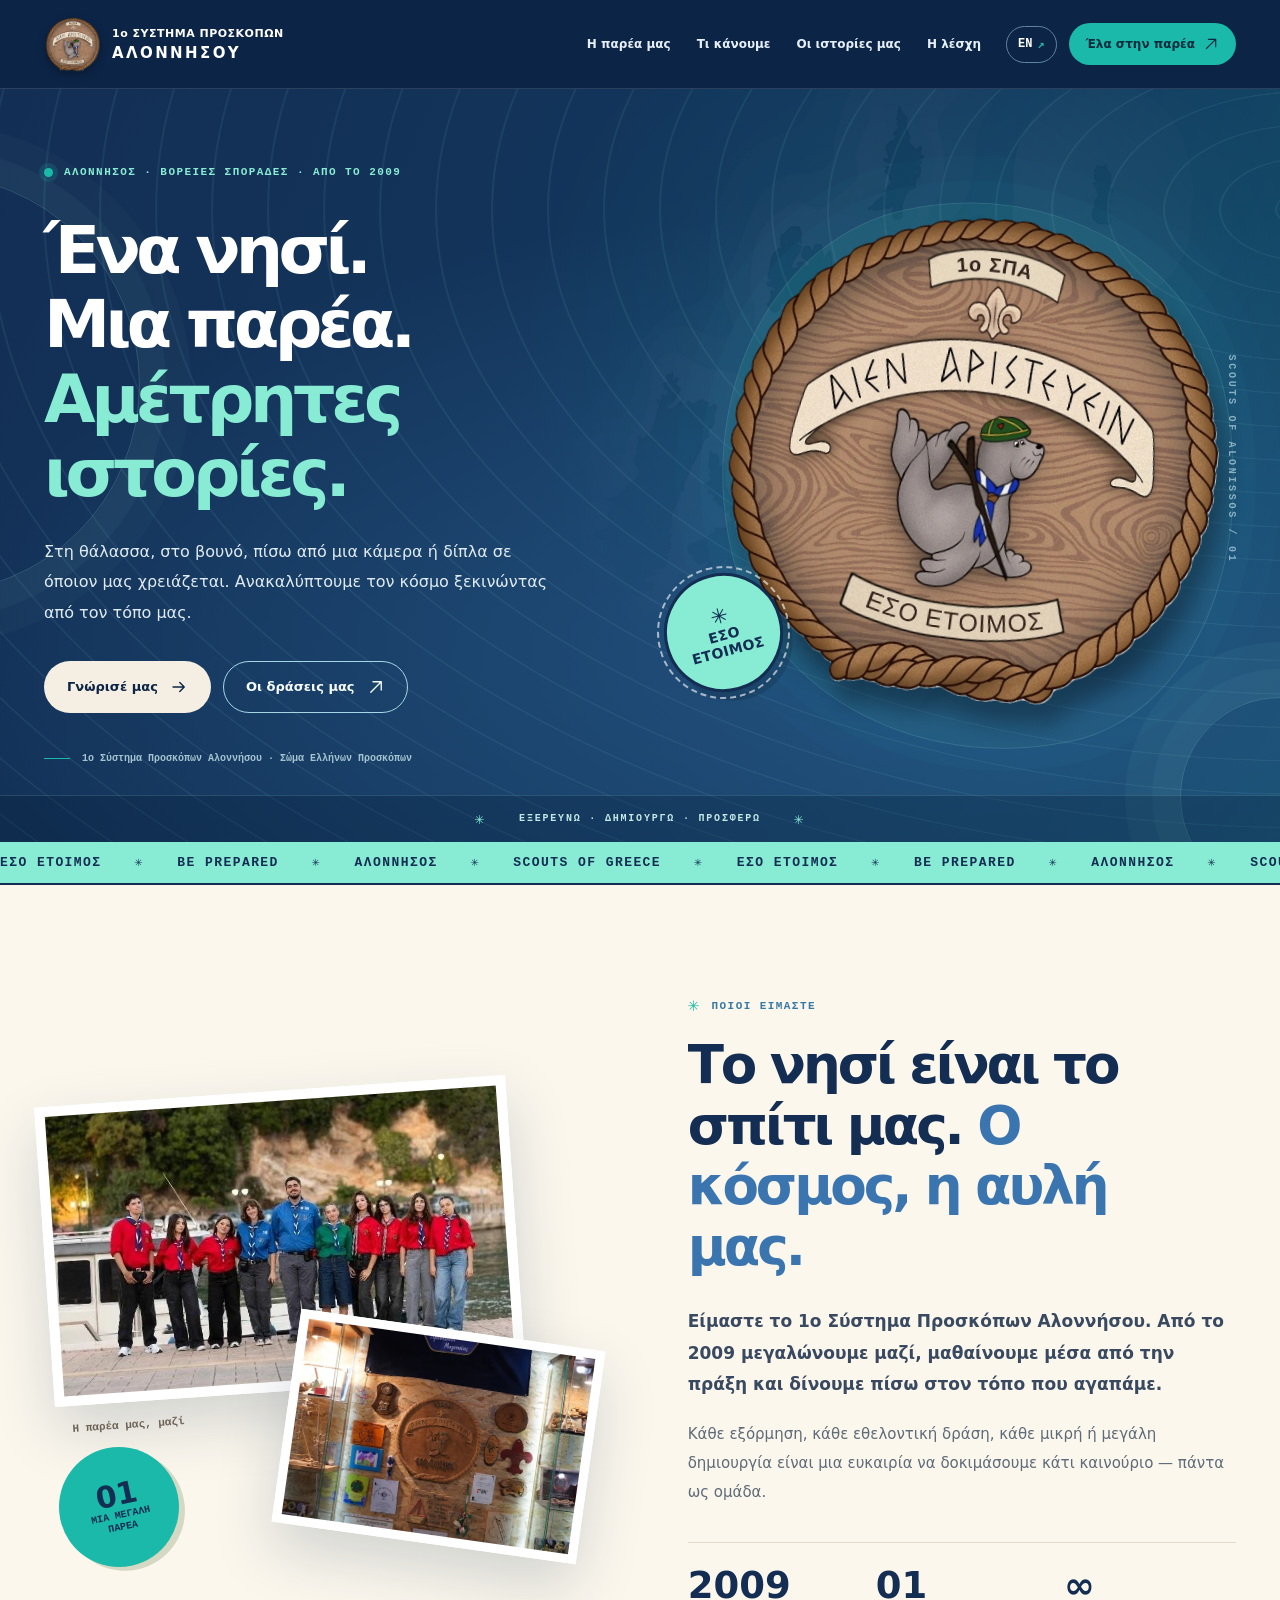
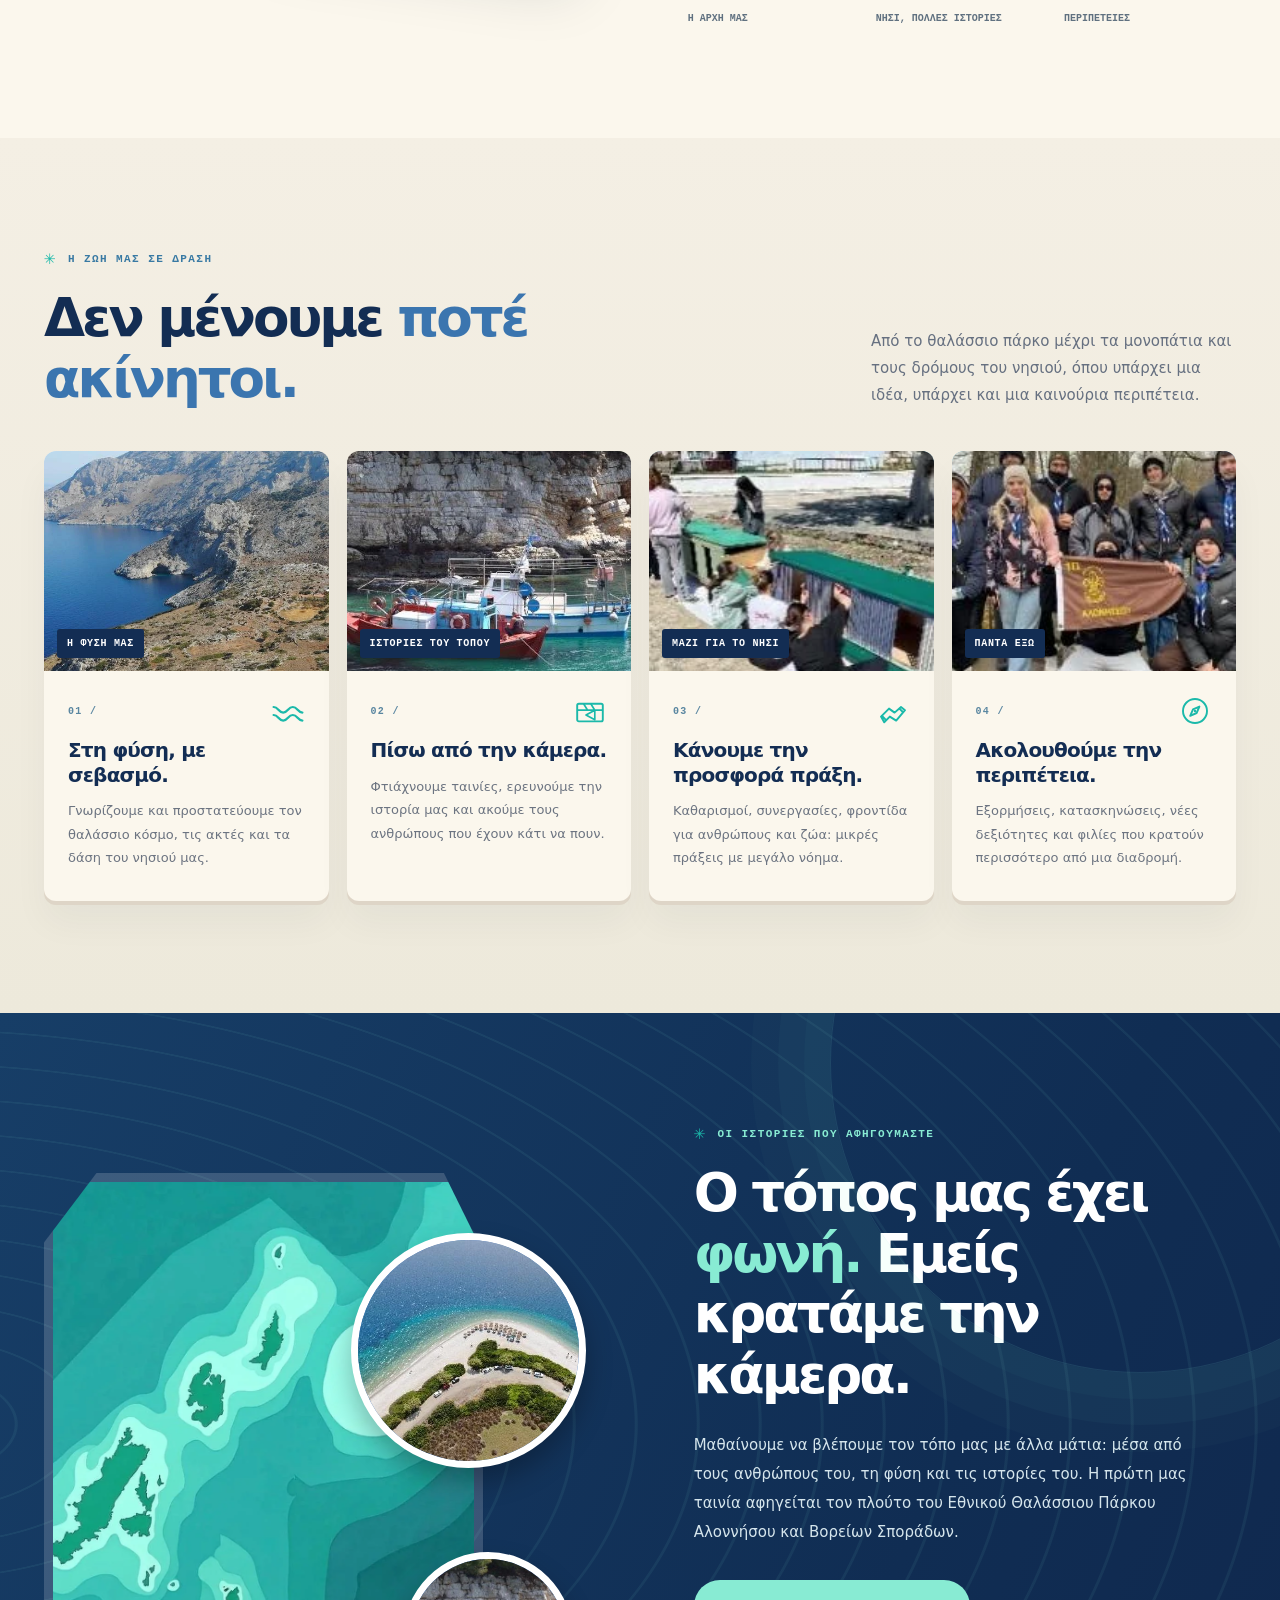
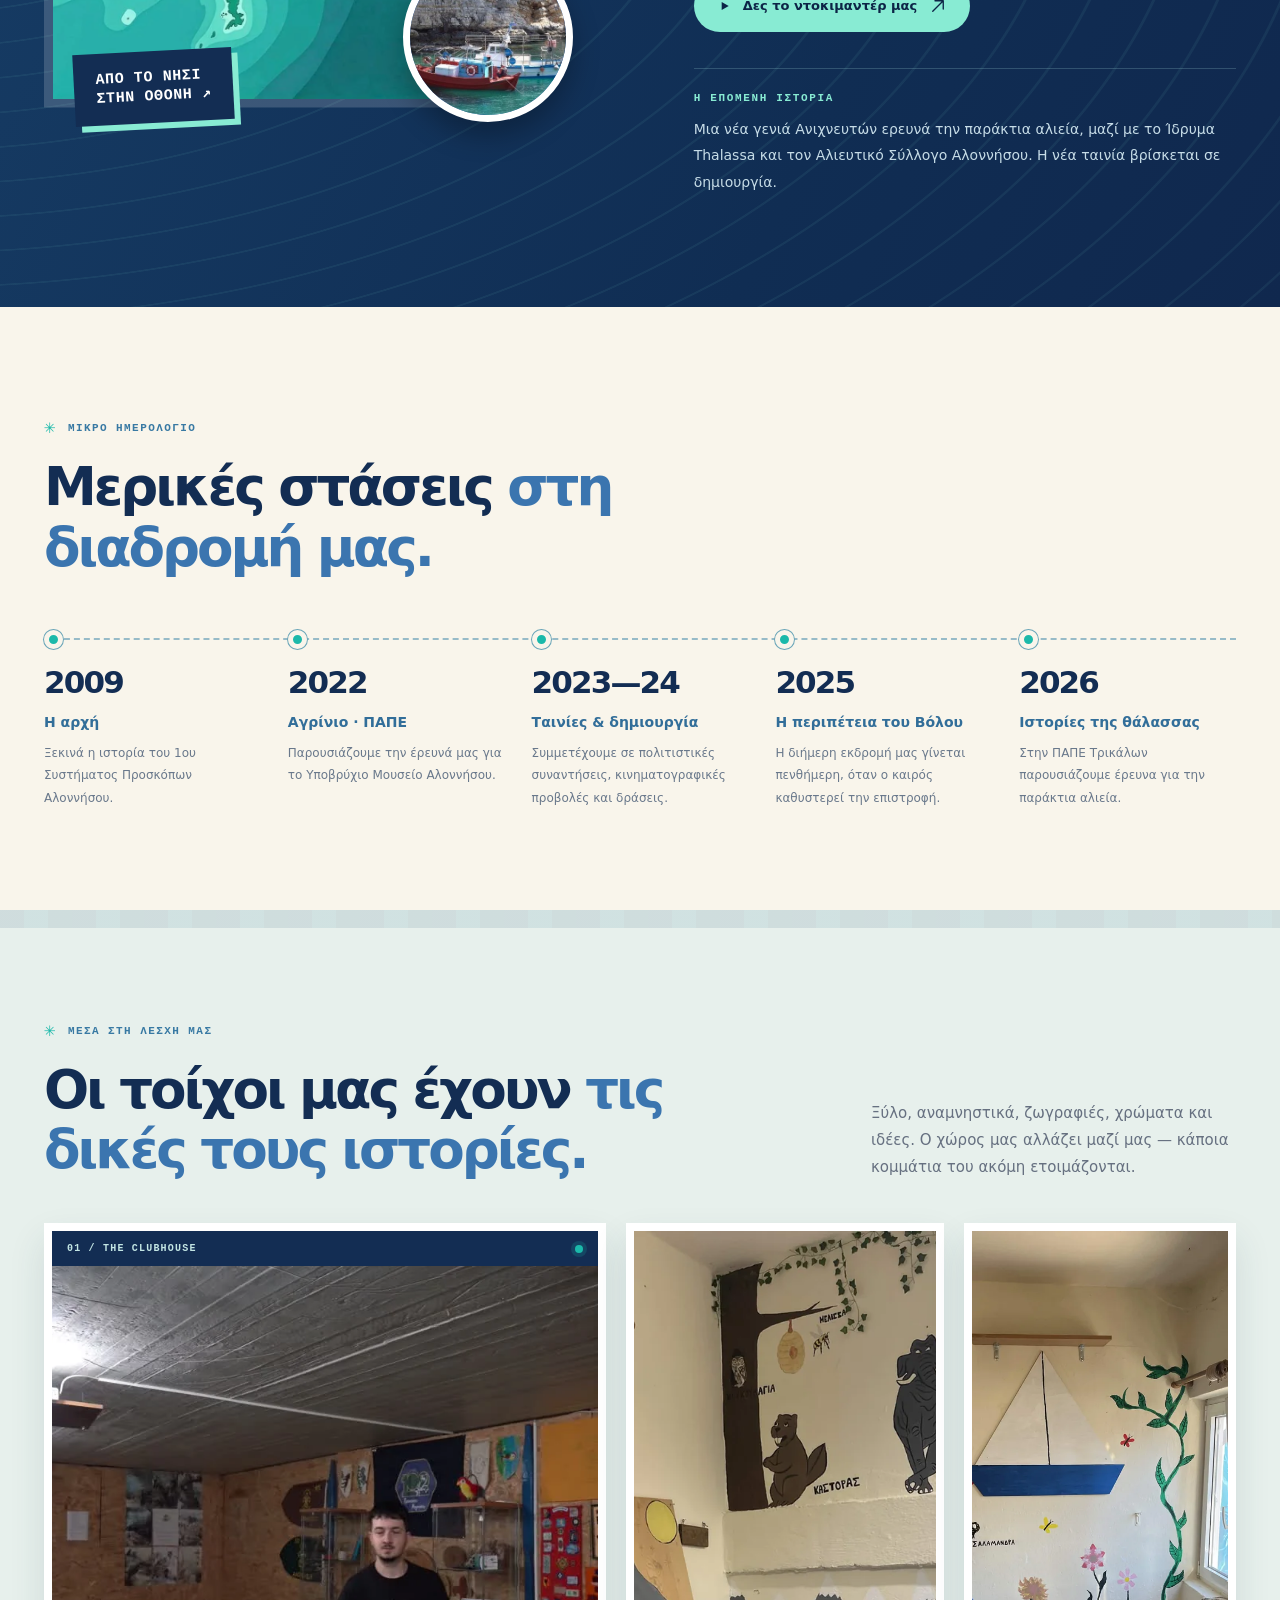
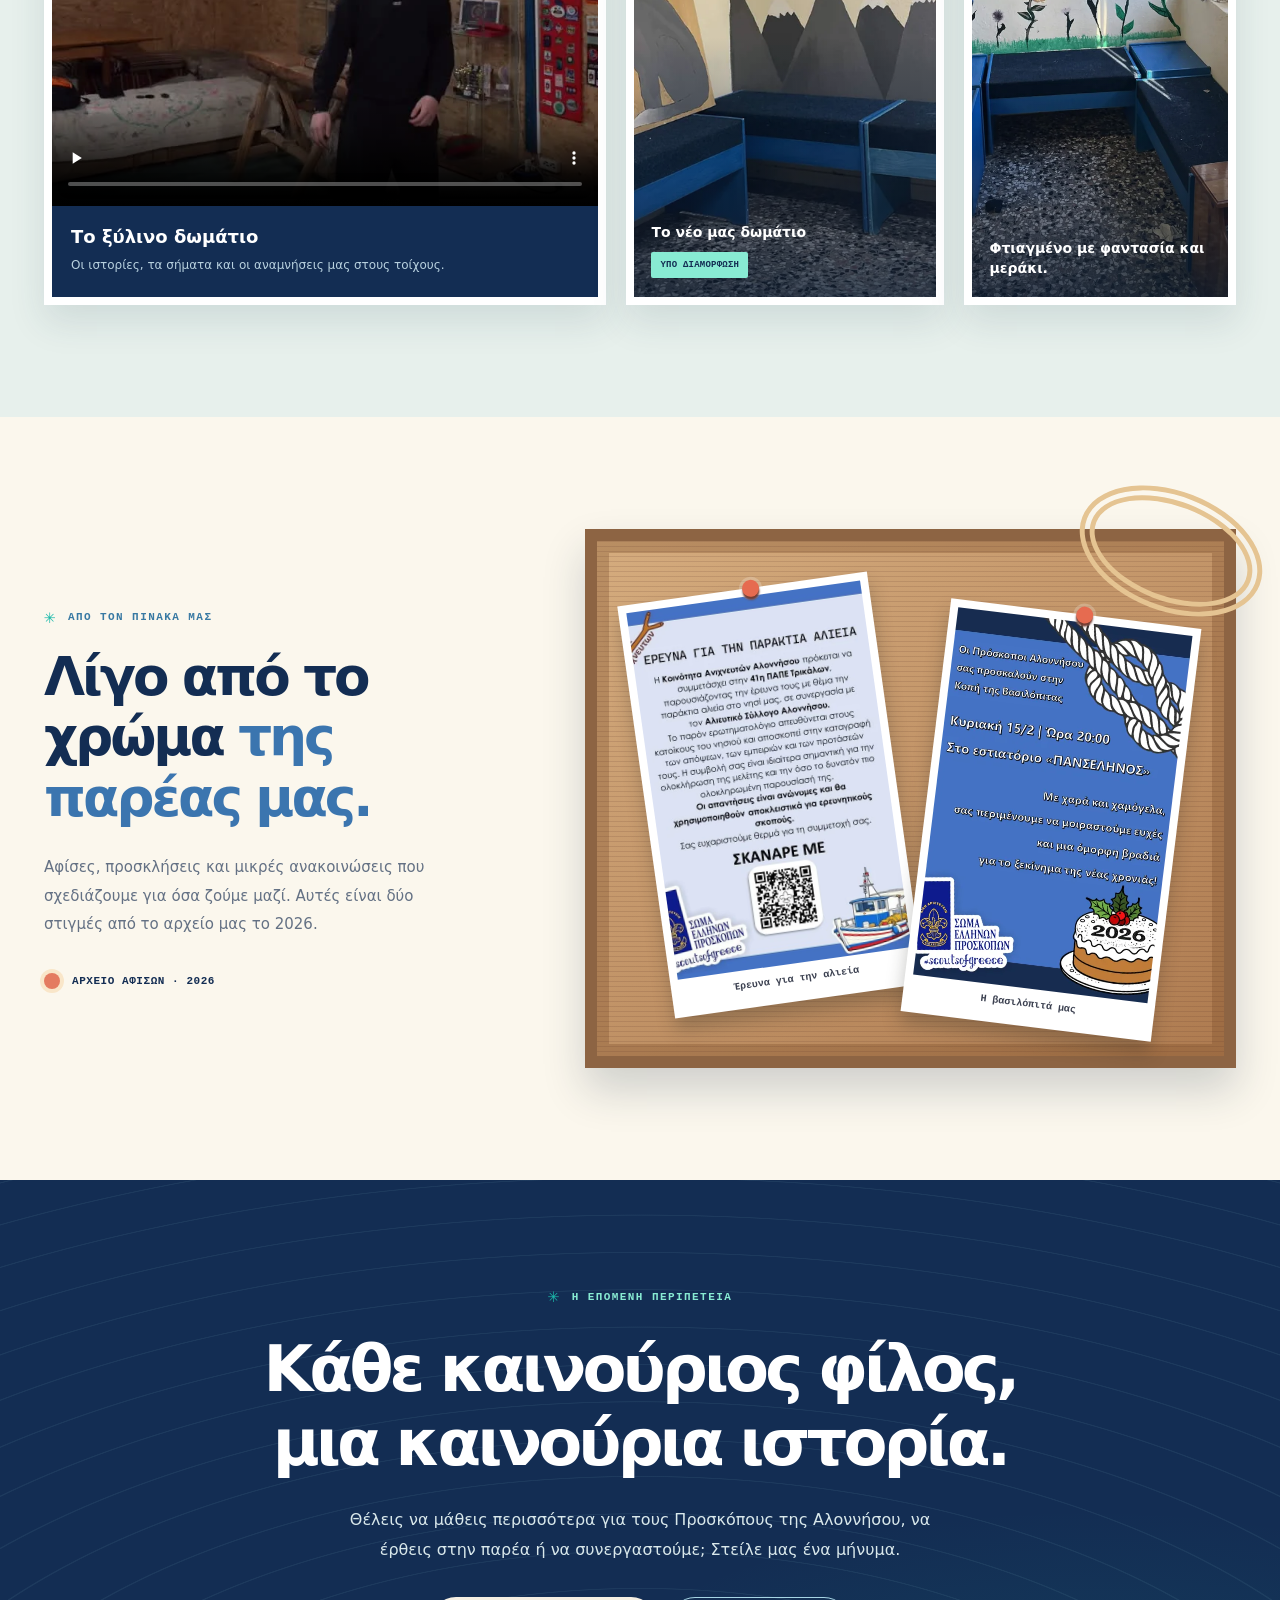
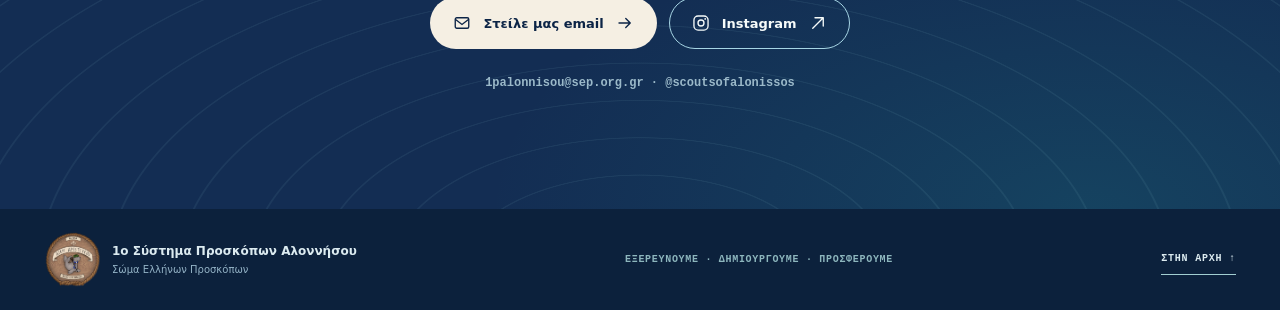
==== index.html @ a364b2c2 "Add files via upload" ====
<!doctype html>
<html lang="el">
<head>
  <meta charset="utf-8">
  <meta name="viewport" content="width=device-width, initial-scale=1">
  <meta name="theme-color" content="#142d53">
  <meta name="description" content="1ο Σύστημα Προσκόπων Αλοννήσου. Μια παρέα που εξερευνά, δημιουργεί και προσφέρει στο νησί της από το 2009.">
  <meta property="og:type" content="website">
  <meta property="og:title" content="1ο Σύστημα Προσκόπων Αλοννήσου · Έσο Έτοιμος">
  <meta property="og:description" content="Ένα νησί. Μια παρέα. Αμέτρητες ιστορίες.">
  <meta property="og:image" content="assets/seal.webp">
  <title>1ο Σύστημα Προσκόπων Αλοννήσου · Έσο Έτοιμος</title>
  <link rel="icon" href="assets/seal.webp" type="image/webp">
  <link rel="stylesheet" href="styles.css">
  <script src="script.js" defer></script>
</head>
<body>
  <a class="skip-link" href="#main" data-i18n="skip">Μετάβαση στο περιεχόμενο</a>

  <svg class="svg-defs" xmlns="http://www.w3.org/2000/svg" aria-hidden="true">
    <symbol id="i-arrow" viewBox="0 0 24 24"><path d="M4 12h15m-6-6 6 6-6 6" fill="none" stroke="currentColor" stroke-width="1.8" stroke-linecap="round" stroke-linejoin="round"/></symbol>
    <symbol id="i-outer-arrow" viewBox="0 0 24 24"><path d="M5 19 19 5M8 5h11v11" fill="none" stroke="currentColor" stroke-width="1.8" stroke-linecap="round" stroke-linejoin="round"/></symbol>
    <symbol id="i-wave" viewBox="0 0 40 40"><path d="M2 15c6 0 6 7 12 7s6-7 12-7 6 7 12 7M2 25c6 0 6 7 12 7s6-7 12-7 6 7 12 7" fill="none" stroke="currentColor" stroke-width="2.8" stroke-linecap="round"/></symbol>
    <symbol id="i-film" viewBox="0 0 40 40"><rect x="4" y="11" width="32" height="22" rx="2" fill="none" stroke="currentColor" stroke-width="2.4"/><path d="m12 11 5 8m4-8 5 8M4 19h32M15 25l11-6v12z" fill="none" stroke="currentColor" stroke-width="2.1" stroke-linejoin="round"/></symbol>
    <symbol id="i-hands" viewBox="0 0 40 40"><path d="M5 27 15 17l7 5 8-7 5 4-11 13-8-5-7 7-4-7Zm1-1 4 4m18-13 4 4" fill="none" stroke="currentColor" stroke-width="2.4" stroke-linecap="round" stroke-linejoin="round"/></symbol>
    <symbol id="i-compass" viewBox="0 0 40 40"><circle cx="20" cy="20" r="15" fill="none" stroke="currentColor" stroke-width="2.4"/><path d="m25.5 14.5-3.5 8-8 3.5 3.5-8z" fill="none" stroke="currentColor" stroke-width="2.4" stroke-linejoin="round"/><circle cx="20" cy="20" r="1.5" fill="currentColor"/></symbol>
    <symbol id="i-mail" viewBox="0 0 24 24"><rect x="3" y="5" width="18" height="14" rx="2" stroke="currentColor" stroke-width="1.8" fill="none"/><path d="m3 7 9 7 9-7" stroke="currentColor" stroke-width="1.8" fill="none"/></symbol>
    <symbol id="i-instagram" viewBox="0 0 24 24"><rect x="2.6" y="2.6" width="18.8" height="18.8" rx="5.5" stroke="currentColor" fill="none" stroke-width="1.8"/><circle cx="12" cy="12" r="4" stroke="currentColor" fill="none" stroke-width="1.8"/><circle cx="17.6" cy="6.5" r="1.15" fill="currentColor"/></symbol>
    <symbol id="i-play" viewBox="0 0 24 24"><path d="m8 5 12 7-12 7z" fill="currentColor"/></symbol>
  </svg>

  <header class="site-header" id="top">
    <div class="header-inner container">
      <a class="brand" href="#top" aria-label="1ο Σύστημα Προσκόπων Αλοννήσου · αρχική">
        <img class="brand-seal" src="assets/seal.webp" alt="" width="56" height="56">
        <span class="brand-text"><strong data-i18n="brandA">1ο ΣΥΣΤΗΜΑ ΠΡΟΣΚΟΠΩΝ</strong><small data-i18n="brandB">ΑΛΟΝΝΗΣΟΥ</small></span>
      </a>
      <nav class="desktop-nav" aria-label="Κύρια πλοήγηση" data-i18n-aria="navLabel">
        <a href="#about" data-i18n="navAbout">Η παρέα μας</a>
        <a href="#activities" data-i18n="navActivities">Τι κάνουμε</a>
        <a href="#films" data-i18n="navFilms">Οι ιστορίες μας</a>
        <a href="#clubhouse" data-i18n="navHome">Η λέσχη</a>
      </nav>
      <div class="header-actions">
        <button class="language-button" type="button" id="langToggle" aria-label="Switch to English"><span id="languageLabel">EN</span><span class="language-swap" aria-hidden="true">↗</span></button>
        <a class="header-join" href="#contact"><span data-i18n="joinNav">Έλα στην παρέα</span><svg aria-hidden="true"><use href="#i-outer-arrow"/></svg></a>
        <button class="menu-button" type="button" id="menuToggle" aria-expanded="false" aria-controls="mobileNav" aria-label="Άνοιγμα μενού"><span></span><span></span></button>
      </div>
    </div>
    <nav class="mobile-nav" id="mobileNav" aria-label="Μενού κινητού" hidden>
      <a href="#about" data-i18n="navAbout">Η παρέα μας</a>
      <a href="#activities" data-i18n="navActivities">Τι κάνουμε</a>
      <a href="#films" data-i18n="navFilms">Οι ιστορίες μας</a>
      <a href="#clubhouse" data-i18n="navHome">Η λέσχη</a>
      <a href="#contact" data-i18n="navContact">Επικοινωνία</a>
    </nav>
  </header>

  <main id="main">
    <!-- HERO: navy, marine-paper contours, and the original wood-and-rope emblem -->
    <section class="hero" aria-labelledby="hero-title">
      <div class="hero-contours" aria-hidden="true"></div>
      <div class="hero-bubble bubble-one" aria-hidden="true"></div>
      <div class="hero-bubble bubble-two" aria-hidden="true"></div>
      <div class="container hero-grid">
        <div class="hero-copy">
          <div class="eyebrow hero-eyebrow"><span class="eyebrow-dot"></span><span data-i18n="heroEyebrow">ΑΛΟΝΝΗΣΟΣ · ΒΟΡΕΙΕΣ ΣΠΟΡΑΔΕΣ · ΑΠΟ ΤΟ 2009</span></div>
          <h1 id="hero-title"><span data-i18n="heroLine1">Ένα νησί.</span><br><span data-i18n="heroLine2">Μια παρέα.</span><br><em data-i18n="heroLine3">Αμέτρητες ιστορίες.</em></h1>
          <p class="hero-description" data-i18n="heroDescription">Στη θάλασσα, στο βουνό, πίσω από μια κάμερα ή δίπλα σε όποιον μας χρειάζεται. Ανακαλύπτουμε τον κόσμο ξεκινώντας από τον τόπο μας.</p>
          <div class="hero-buttons">
            <a class="button button-cream" href="#about"><span data-i18n="discoverButton">Γνώρισέ μας</span><svg aria-hidden="true"><use href="#i-arrow"/></svg></a>
            <a class="button button-outline" href="#activities"><span data-i18n="exploreButton">Οι δράσεις μας</span><svg aria-hidden="true"><use href="#i-outer-arrow"/></svg></a>
          </div>
          <div class="hero-note"><span class="hero-note-line"></span><span data-i18n="heroSmall">1ο Σύστημα Προσκόπων Αλοννήσου · Σώμα Ελλήνων Προσκόπων</span></div>
        </div>
        <div class="hero-art" aria-label="Το σήμα του 1ου Συστήματος Προσκόπων Αλοννήσου">
          <div class="hero-map-shape" aria-hidden="true"></div>
          <div class="hero-seal-shadow" aria-hidden="true"></div>
          <img src="assets/seal.webp" width="1020" height="1020" class="hero-seal" alt="Το ξύλινο προσκοπικό μας έμβλημα, με φώκια, σκοινί και το σύνθημα Έσο Έτοιμος" fetchpriority="high">
          <span class="hero-side-label" aria-hidden="true">SCOUTS OF ALONISSOS / 01</span>
          <div class="hero-sticker"><span>✳</span><strong data-i18n="heroStamp">ΕΣΟ<br>ΕΤΟΙΜΟΣ</strong></div>
        </div>
      </div>
      <div class="hero-bottomline" aria-hidden="true"><span>✳</span><span>ΕΞΕΡΕΥΝΩ · ΔΗΜΙΟΥΡΓΩ · ΠΡΟΣΦΕΡΩ</span><span>✳</span></div>
    </section>

    <div class="ribbon" aria-hidden="true"><div class="ribbon-track">ΕΣΟ ΕΤΟΙΜΟΣ <span>✳</span> BE PREPARED <span>✳</span> ΑΛΟΝΝΗΣΟΣ <span>✳</span> SCOUTS OF GREECE <span>✳</span> ΕΣΟ ΕΤΟΙΜΟΣ <span>✳</span> BE PREPARED <span>✳</span> ΑΛΟΝΝΗΣΟΣ <span>✳</span> SCOUTS OF GREECE <span>✳</span></div></div>

    <!-- ABOUT: original identity, real group image and heritage of the Scout house -->
    <section class="section about-section" id="about" aria-labelledby="about-heading">
      <div class="container about-grid">
        <div class="about-images reveal">
          <div class="photo-mat group-photo"><img src="assets/scouts-group.webp" alt="Πρόσκοποι της Αλοννήσου μαζί σε ομαδική φωτογραφία" loading="lazy" width="545" height="364"><span class="photo-caption" data-i18n="photoGroup">Η παρέα μας, μαζί</span></div>
          <div class="photo-mat wall-photo"><img src="assets/heritage-wall.webp" alt="Τα αναμνηστικά και το ξύλινο έμβλημα στον χώρο των Προσκόπων" loading="lazy" width="680" height="453"></div>
          <div class="photo-paper-sticker"><span>01</span><small data-i18n="aboutSticker">ΜΙΑ ΜΕΓΑΛΗ<br>ΠΑΡΕΑ</small></div>
        </div>
        <div class="about-content reveal">
          <p class="section-kicker"><span class="kicker-star">✳</span><span data-i18n="aboutKicker">ΠΟΙΟΙ ΕΙΜΑΣΤΕ</span></p>
          <h2 id="about-heading" class="section-title" data-i18n="aboutTitle">Το νησί είναι το σπίτι μας. <em>Ο κόσμος, η αυλή μας.</em></h2>
          <p class="lead" data-i18n="aboutLead">Είμαστε το 1ο Σύστημα Προσκόπων Αλοννήσου. Από το 2009 μεγαλώνουμε μαζί, μαθαίνουμε μέσα από την πράξη και δίνουμε πίσω στον τόπο που αγαπάμε.</p>
          <p class="body-copy" data-i18n="aboutBody">Κάθε εξόρμηση, κάθε εθελοντική δράση, κάθε μικρή ή μεγάλη δημιουργία είναι μια ευκαιρία να δοκιμάσουμε κάτι καινούριο — πάντα ως ομάδα.</p>
          <div class="about-facts">
            <div><strong>2009</strong><span data-i18n="since">Η ΑΡΧΗ ΜΑΣ</span></div>
            <div><strong>01</strong><span data-i18n="oneIsland">ΝΗΣΙ, ΠΟΛΛΕΣ ΙΣΤΟΡΙΕΣ</span></div>
            <div><strong>∞</strong><span data-i18n="allAdventures">ΠΕΡΙΠΕΤΕΙΕΣ</span></div>
          </div>
        </div>
      </div>
    </section>

    <!-- ACTIVITIES -->
    <section class="section activity-section" id="activities" aria-labelledby="activities-heading">
      <div class="container">
        <div class="section-heading-row reveal">
          <div><p class="section-kicker"><span class="kicker-star">✳</span><span data-i18n="activitiesKicker">Η ΖΩΗ ΜΑΣ ΣΕ ΔΡΑΣΗ</span></p><h2 id="activities-heading" class="section-title" data-i18n="activitiesTitle">Δεν μένουμε <em>ποτέ ακίνητοι.</em></h2></div>
          <p class="section-aside" data-i18n="activitiesIntro">Από το θαλάσσιο πάρκο μέχρι τα μονοπάτια και τους δρόμους του νησιού, όπου υπάρχει μια ιδέα, υπάρχει και μια καινούρια περιπέτεια.</p>
        </div>
        <div class="activity-grid">
          <article class="activity-card activity-sea reveal">
            <div class="activity-image"><img src="assets/coast.webp" alt="Βραχώδης ακτή με γαλάζια νερά στην Αλόννησο" loading="lazy" width="521" height="522"><span class="image-tag" data-i18n="natureTag">Η ΦΥΣΗ ΜΑΣ</span></div>
            <div class="activity-card-copy"><span class="activity-number">01 /</span><svg aria-hidden="true"><use href="#i-wave"/></svg><h3 data-i18n="natureTitle">Στη φύση, με σεβασμό.</h3><p data-i18n="natureBody">Γνωρίζουμε και προστατεύουμε τον θαλάσσιο κόσμο, τις ακτές και τα δάση του νησιού μας.</p></div>
          </article>
          <article class="activity-card activity-film reveal">
            <div class="activity-image"><img src="assets/fishing-boat.webp" alt="Παραδοσιακό αλιευτικό σκάφος σε όρμο της Αλοννήσου" loading="lazy" width="350" height="350"><span class="image-tag" data-i18n="filmTag">ΙΣΤΟΡΙΕΣ ΤΟΥ ΤΟΠΟΥ</span></div>
            <div class="activity-card-copy"><span class="activity-number">02 /</span><svg aria-hidden="true"><use href="#i-film"/></svg><h3 data-i18n="filmTitle">Πίσω από την κάμερα.</h3><p data-i18n="filmBody">Φτιάχνουμε ταινίες, ερευνούμε την ιστορία μας και ακούμε τους ανθρώπους που έχουν κάτι να πουν.</p></div>
          </article>
          <article class="activity-card activity-give reveal">
            <div class="activity-image"><img src="assets/cat-shelters.webp" alt="Εθελοντές φτιάχνουν ξύλινα σπιτάκια για αδέσποτες γάτες" loading="lazy" width="196" height="196"><span class="image-tag" data-i18n="giveTag">ΜΑΖΙ ΓΙΑ ΤΟ ΝΗΣΙ</span></div>
            <div class="activity-card-copy"><span class="activity-number">03 /</span><svg aria-hidden="true"><use href="#i-hands"/></svg><h3 data-i18n="giveTitle">Κάνουμε την προσφορά πράξη.</h3><p data-i18n="giveBody">Καθαρισμοί, συνεργασίες, φροντίδα για ανθρώπους και ζώα: μικρές πράξεις με μεγάλο νόημα.</p></div>
          </article>
          <article class="activity-card activity-adventure reveal">
            <div class="activity-image"><img src="assets/scouts-outdoors.webp" alt="Πρόσκοποι σε υπαίθρια δράση" loading="lazy" width="191" height="191"><span class="image-tag" data-i18n="adventureTag">ΠΑΝΤΑ ΕΞΩ</span></div>
            <div class="activity-card-copy"><span class="activity-number">04 /</span><svg aria-hidden="true"><use href="#i-compass"/></svg><h3 data-i18n="adventureTitle">Ακολουθούμε την περιπέτεια.</h3><p data-i18n="adventureBody">Εξορμήσεις, κατασκηνώσεις, νέες δεξιότητες και φιλίες που κρατούν περισσότερο από μια διαδρομή.</p></div>
          </article>
        </div>
      </div>
    </section>

    <!-- FILM feature, patterned after marine-park leaflets -->
    <section class="films-section" id="films" aria-labelledby="films-heading">
      <div class="films-decor" aria-hidden="true"></div>
      <div class="container films-layout">
        <div class="film-visual reveal">
          <div class="film-map-window"><img src="assets/marine-map.webp" alt="Εικονογραφημένος θαλάσσιος χάρτης των Σποράδων από τις αφίσες της ομάδας" loading="lazy" width="960" height="1117"></div>
          <div class="film-picture film-picture-top"><img src="assets/beach.webp" alt="Ακτογραμμή και παραλία της Αλοννήσου από ψηλά" loading="lazy" width="331" height="332"></div>
          <div class="film-picture film-picture-bottom"><img src="assets/fishing-boat.webp" alt="Αλιευτικό στο θαλάσσιο πάρκο" loading="lazy" width="350" height="350"></div>
          <div class="film-label" data-i18n="filmVisualLabel">ΑΠΟ ΤΟ ΝΗΣΙ<br>ΣΤΗΝ ΟΘΟΝΗ ↗</div>
        </div>
        <div class="film-content reveal">
          <p class="section-kicker light-kicker"><span class="kicker-star">✳</span><span data-i18n="filmsKicker">ΟΙ ΙΣΤΟΡΙΕΣ ΠΟΥ ΑΦΗΓΟΥΜΑΣΤΕ</span></p>
          <h2 id="films-heading" class="section-title inverse-title" data-i18n="filmsTitle">Ο τόπος μας έχει <em>φωνή.</em> Εμείς κρατάμε την κάμερα.</h2>
          <p data-i18n="filmsBody">Μαθαίνουμε να βλέπουμε τον τόπο μας με άλλα μάτια: μέσα από τους ανθρώπους του, τη φύση και τις ιστορίες του. Η πρώτη μας ταινία αφηγείται τον πλούτο του Εθνικού Θαλάσσιου Πάρκου Αλοννήσου και Βορείων Σποράδων.</p>
          <a href="https://youtu.be/nqwA_6MNozM" class="button button-mint" target="_blank" rel="noopener noreferrer"><svg class="play-inline" aria-hidden="true"><use href="#i-play"/></svg><span data-i18n="watchFilm">Δες το ντοκιμαντέρ μας</span><svg aria-hidden="true"><use href="#i-outer-arrow"/></svg></a>
          <div class="film-divider"></div>
          <p class="film-secondary-label" data-i18n="newStoryLabel">Η ΕΠΟΜΕΝΗ ΙΣΤΟΡΙΑ</p>
          <p class="film-secondary-body" data-i18n="newStoryBody">Μια νέα γενιά Ανιχνευτών ερευνά την παράκτια αλιεία, μαζί με το Ίδρυμα Thalassa και τον Αλιευτικό Σύλλογο Αλοννήσου. Η νέα ταινία βρίσκεται σε δημιουργία.</p>
        </div>
      </div>
    </section>

    <!-- MILESTONES, including corrected Agrinio / Volos record -->
    <section class="section timeline-section" aria-labelledby="timeline-heading">
      <div class="container">
        <div class="timeline-head reveal"><p class="section-kicker"><span class="kicker-star">✳</span><span data-i18n="timeKicker">ΜΙΚΡΟ ΗΜΕΡΟΛΟΓΙΟ</span></p><h2 class="section-title" id="timeline-heading" data-i18n="timeTitle">Μερικές στάσεις <em>στη διαδρομή μας.</em></h2></div>
        <div class="timeline-track">
          <article class="timeline-item reveal"><span class="timeline-dot"></span><strong>2009</strong><h3 data-i18n="time1Title">Η αρχή</h3><p data-i18n="time1Body">Ξεκινά η ιστορία του 1ου Συστήματος Προσκόπων Αλοννήσου.</p></article>
          <article class="timeline-item reveal"><span class="timeline-dot"></span><strong>2022</strong><h3 data-i18n="time2Title">Αγρίνιο · ΠΑΠΕ</h3><p data-i18n="time2Body">Παρουσιάζουμε την έρευνά μας για το Υποβρύχιο Μουσείο Αλοννήσου.</p></article>
          <article class="timeline-item reveal"><span class="timeline-dot"></span><strong>2023—24</strong><h3 data-i18n="time3Title">Ταινίες & δημιουργία</h3><p data-i18n="time3Body">Συμμετέχουμε σε πολιτιστικές συναντήσεις, κινηματογραφικές προβολές και δράσεις.</p></article>
          <article class="timeline-item reveal"><span class="timeline-dot"></span><strong>2025</strong><h3 data-i18n="time4Title">Η περιπέτεια του Βόλου</h3><p data-i18n="time4Body">Η διήμερη εκδρομή μας γίνεται πενθήμερη, όταν ο καιρός καθυστερεί την επιστροφή.</p></article>
          <article class="timeline-item reveal"><span class="timeline-dot"></span><strong>2026</strong><h3 data-i18n="time5Title">Ιστορίες της θάλασσας</h3><p data-i18n="time5Body">Στην ΠΑΠΕ Τρικάλων παρουσιάζουμε έρευνα για την παράκτια αλιεία.</p></article>
        </div>
      </div>
    </section>

    <!-- CLUBHOUSE: visual identities of the finished wood space and room still being built -->
    <section class="section clubhouse-section" id="clubhouse" aria-labelledby="clubhouse-heading">
      <div class="container">
        <div class="clubhouse-head reveal"><div><p class="section-kicker"><span class="kicker-star">✳</span><span data-i18n="clubKicker">ΜΕΣΑ ΣΤΗ ΛΕΣΧΗ ΜΑΣ</span></p><h2 class="section-title" id="clubhouse-heading" data-i18n="clubTitle">Οι τοίχοι μας έχουν <em>τις δικές τους ιστορίες.</em></h2></div><p class="section-aside" data-i18n="clubIntro">Ξύλο, αναμνηστικά, ζωγραφιές, χρώματα και ιδέες. Ο χώρος μας αλλάζει μαζί μας — κάποια κομμάτια του ακόμη ετοιμάζονται.</p></div>
        <div class="clubhouse-grid">
          <figure class="club-video-card reveal">
            <div class="club-video-top"><span class="club-video-kicker">01 / THE CLUBHOUSE</span><span class="club-live-dot"></span></div>
            <video controls preload="none" playsinline poster="assets/clubroom-video-cover.webp" width="960" height="540" aria-label="Βίντεο από την ξύλινη αίθουσα της προσκοπικής λέσχης"><source src="assets/clubroom-tour.mp4" type="video/mp4"><span data-i18n="videoFallback">Ο περιηγητής σας δεν υποστηρίζει αναπαραγωγή βίντεο.</span></video>
            <figcaption><strong data-i18n="woodTitle">Το ξύλινο δωμάτιο</strong><span data-i18n="woodDesc">Οι ιστορίες, τα σήματα και οι αναμνήσεις μας στους τοίχους.</span></figcaption>
          </figure>
          <figure class="club-photo-card room-mural reveal"><img src="assets/clubroom-new-mural.webp" alt="Ζωγραφισμένοι προσκοπικοί χαρακτήρες και μπλε έπιπλα σε χώρο της λέσχης που διαμορφώνεται" loading="lazy" width="1200" height="900"><figcaption><strong data-i18n="newRoomTitle">Το νέο μας δωμάτιο</strong><span class="tag-under-construction" data-i18n="underConstruction">ΥΠΟ ΔΙΑΜΟΡΦΩΣΗ</span></figcaption></figure>
          <figure class="club-photo-card room-sail reveal"><img src="assets/clubroom-new-sail.webp" alt="Χειροποίητο καράβι, λουλούδια στους τοίχους και μπλε παγκάκια στον υπό διαμόρφωση χώρο" loading="lazy" width="900" height="1200"><figcaption><span data-i18n="roomSail">Φτιαγμένο με φαντασία και μεράκι.</span></figcaption></figure>
        </div>
      </div>
    </section>

    <!-- POSTER BOARD: clearly labeled archive, not current announcements -->
    <section class="poster-section section" aria-labelledby="poster-heading">
      <div class="container poster-grid">
        <div class="poster-content reveal"><p class="section-kicker"><span class="kicker-star">✳</span><span data-i18n="posterKicker">ΑΠΟ ΤΟΝ ΠΙΝΑΚΑ ΜΑΣ</span></p><h2 class="section-title" id="poster-heading" data-i18n="posterTitle">Λίγο από το χρώμα <em>της παρέας μας.</em></h2><p data-i18n="posterDescription">Αφίσες, προσκλήσεις και μικρές ανακοινώσεις που σχεδιάζουμε για όσα ζούμε μαζί. Αυτές είναι δύο στιγμές από το αρχείο μας το 2026.</p><div class="poster-legend"><span class="pin-dot"></span><span data-i18n="posterArchive">ΑΡΧΕΙΟ ΑΦΙΣΩΝ · 2026</span></div></div>
        <div class="bulletin-board reveal">
          <div class="board-rope" aria-hidden="true"></div>
          <figure class="pinned-poster poster-pape"><div class="poster-pin"></div><img src="assets/pape-fishing-2026.webp" alt="Αφίσα έρευνας της Κοινότητας Ανιχνευτών Αλοννήσου για την παράκτια αλιεία στην ΠΑΠΕ Τρικάλων" loading="lazy" width="600" height="778"><figcaption data-i18n="posterFishing">Έρευνα για την αλιεία</figcaption></figure>
          <figure class="pinned-poster poster-invite"><div class="poster-pin"></div><img src="assets/vasilopita-2026.webp" alt="Γαλάζια αφίσα για τη βασιλόπιτα του 2026" loading="lazy" width="563" height="733"><figcaption data-i18n="posterCake">Η βασιλόπιτά μας</figcaption></figure>
        </div>
      </div>
    </section>

    <!-- CONTACT -->
    <section class="contact-section" id="contact" aria-labelledby="contact-heading">
      <div class="contact-waves" aria-hidden="true"></div>
      <div class="container contact-inner reveal">
        <p class="section-kicker light-kicker"><span class="kicker-star">✳</span><span data-i18n="contactKicker">Η ΕΠΟΜΕΝΗ ΠΕΡΙΠΕΤΕΙΑ</span></p>
        <h2 id="contact-heading" data-i18n="contactTitle">Κάθε καινούριος φίλος,<br>μια καινούρια ιστορία.</h2>
        <p data-i18n="contactBody">Θέλεις να μάθεις περισσότερα για τους Προσκόπους της Αλοννήσου, να έρθεις στην παρέα ή να συνεργαστούμε; Στείλε μας ένα μήνυμα.</p>
        <div class="contact-actions"><a class="button button-cream" href="mailto:1palonnisou@sep.org.gr"><svg aria-hidden="true"><use href="#i-mail"/></svg><span data-i18n="contactEmail">Στείλε μας email</span><svg aria-hidden="true"><use href="#i-arrow"/></svg></a><a class="button button-outline" href="https://www.instagram.com/scoutsofalonissos/" target="_blank" rel="noopener noreferrer"><svg aria-hidden="true"><use href="#i-instagram"/></svg><span>Instagram</span><svg aria-hidden="true"><use href="#i-outer-arrow"/></svg></a></div>
        <p class="contact-mail">1palonnisou@sep.org.gr <span aria-hidden="true">·</span> @scoutsofalonissos</p>
      </div>
    </section>
  </main>

  <footer class="site-footer"><div class="container footer-inner"><a href="#top" class="footer-brand"><img src="assets/seal.webp" alt="" width="64" height="64"><span><strong data-i18n="footerName">1ο Σύστημα Προσκόπων Αλοννήσου</strong><small data-i18n="footerAssociation">Σώμα Ελλήνων Προσκόπων</small></span></a><span class="footer-motto" data-i18n="footerMotto">ΕΞΕΡΕΥΝΟΥΜΕ · ΔΗΜΙΟΥΡΓΟΥΜΕ · ΠΡΟΣΦΕΡΟΥΜΕ</span><a href="#top" class="back-to-top"><span data-i18n="backToTop">ΣΤΗΝ ΑΡΧΗ</span> ↑</a></div></footer>
</body>
</html>
---- styles.css ----
:root {
  --navy:#132d53;
  --navy-deep:#0c2446;
  --navy-muted:#224675;
  --blue:#4175be;
  --sky:#a0c8ef;
  --teal:#1bb9aa;
  --aqua:#88ebd3;
  --cream:#f5efe3;
  --paper:#fbf7ed;
  --cream-mid:#e7dbc5;
  --ink:#24324a;
  --wood:#a97650;
  --muted:#697586;
  --shadow:0 25px 60px rgba(11,35,66,.17);
  --radius:16px;
  --max:1220px;
  --font: 'Trebuchet MS','DejaVu Sans','Segoe UI',Arial,sans-serif;
  --mono:'Courier New','DejaVu Sans Mono',monospace;
}
*{box-sizing:border-box}
html{scroll-behavior:smooth;scroll-padding-top:89px}
body{margin:0;background:var(--cream);color:var(--ink);font-family:var(--font);-webkit-font-smoothing:antialiased;overflow-x:hidden}
a{color:inherit;text-decoration:none}
button{font:inherit}
img,svg,video{display:block;max-width:100%}
svg{width:24px;height:24px}
figure,h1,h2,h3,p{margin:0}
.container{width:min(var(--max),calc(100% - 88px));margin-inline:auto}
.svg-defs{height:0;width:0;position:absolute;overflow:hidden}
.skip-link{position:fixed;top:-100px;left:10px;background:var(--paper);color:var(--navy);z-index:100;padding:12px 20px;border:2px solid var(--navy)}
.skip-link:focus{top:8px}
:focus-visible{outline:3px solid var(--teal);outline-offset:4px}
/* header */
.site-header{background:var(--navy-deep);position:sticky;top:0;z-index:50;border-bottom:1px solid rgba(255,255,255,.13)}
.header-inner{display:flex;align-items:center;justify-content:space-between;gap:25px;min-height:88px}
.brand{display:flex;align-items:center;gap:11px;min-width:240px;color:#fff}
.brand-seal{width:57px;height:57px;object-fit:contain;filter:drop-shadow(0 3px 4px rgba(0,0,0,.3))}
.brand-text{display:flex;flex-direction:column;gap:4px}
.brand-text strong{font-size:11px;letter-spacing:.045em;font-weight:900}
.brand-text small{font-size:15px;letter-spacing:.16em;font-weight:900}
.desktop-nav{display:flex;align-items:center;gap:26px;margin-left:auto}
.desktop-nav a{color:#e7f0fa;font-size:12px;font-weight:800;position:relative;white-space:nowrap;transition:color .2s}
.desktop-nav a:after{content:'';position:absolute;left:0;right:100%;height:2px;bottom:-8px;background:var(--aqua);transition:right .25s}
.desktop-nav a:hover{color:var(--aqua)}
.desktop-nav a:hover:after{right:0}
.header-actions{display:flex;align-items:center;gap:12px}
.language-button{border:1px solid #6083a3;background:transparent;color:#fff;display:flex;align-items:center;gap:5px;border-radius:99px;padding:10px 11px;font-family:var(--mono);font-size:12px;font-weight:bold;cursor:pointer}
.language-button:hover{border-color:var(--aqua);color:var(--aqua)}
.language-swap{color:var(--teal);font-size:12px}
.header-join{display:flex;align-items:center;gap:8px;border-radius:99px;padding:13px 17px;background:var(--teal);color:#062b3e;font-weight:900;font-size:12px;white-space:nowrap;transition:transform .2s,background .2s}
.header-join svg{width:16px;height:16px}
.header-join:hover{transform:translateY(-2px);background:var(--aqua)}
.menu-button{display:none;border:0;background:transparent;color:#fff;padding:12px;cursor:pointer}
.menu-button span{display:block;width:23px;height:2px;background:currentColor;margin:6px 0;transition:transform .2s}
.menu-button[aria-expanded='true'] span:first-child{transform:translateY(4px) rotate(45deg)}
.menu-button[aria-expanded='true'] span:last-child{transform:translateY(-4px) rotate(-45deg)}
.mobile-nav[hidden]{display:none}
/* hero */
.hero{position:relative;isolation:isolate;overflow:hidden;background:radial-gradient(ellipse 1300px 570px at 75% 75%,#23527f 0%,transparent 80%),linear-gradient(114deg,#132e54 0%,#13385e 62%,#146576 125%);color:white;min-height:690px}
.hero:before{content:'';position:absolute;inset:0;background-image:repeating-radial-gradient(ellipse 470px 280px at 102% 16%, transparent 0 28px, rgba(149,217,223,.14) 29px 30px,transparent 31px 56px);opacity:.56;z-index:-1;pointer-events:none}
.hero-contours{position:absolute;right:-60px;top:-165px;width:65%;height:850px;opacity:.08;transform:rotate(-11deg);background:url('assets/marine-map.webp') center/cover no-repeat;mask-image:radial-gradient(ellipse at center,#000 30%,transparent 70%);pointer-events:none}
.hero-bubble{position:absolute;border:1px solid rgba(165,233,217,.2);border-radius:50%;pointer-events:none}
.bubble-one{width:420px;height:420px;left:-280px;top:85px;box-shadow:0 0 0 26px rgba(165,233,217,.035),0 0 0 51px rgba(165,233,217,.025)}
.bubble-two{width:200px;height:200px;right:-100px;bottom:-55px;box-shadow:0 0 0 28px rgba(165,233,217,.045),0 0 0 55px rgba(165,233,217,.04)}
.hero-grid{position:relative;display:grid;grid-template-columns:minmax(0,1.1fr) minmax(0,.9fr);gap:15px;align-items:center;min-height:650px;padding-block:63px 76px}
.hero-copy{position:relative;z-index:3;padding-top:12px}
.eyebrow,.section-kicker{font:900 11px/1.6 var(--mono);letter-spacing:.13em}
.hero-eyebrow{display:flex;align-items:center;gap:11px;color:var(--aqua);margin-bottom:31px}
.eyebrow-dot{width:9px;height:9px;border-radius:50%;background:var(--teal);box-shadow:0 0 0 5px rgba(30,203,173,.15)}
h1{font-weight:900;letter-spacing:-.072em;font-size:clamp(49px,5.2vw,74px);line-height:1.12;max-width:760px}
h1 em{font-style:normal;color:var(--aqua);letter-spacing:-.065em;white-space:normal}
.hero-description{color:#dfebf1;font-size:16px;line-height:1.9;max-width:520px;margin-top:26px}
.hero-buttons,.contact-actions{display:flex;align-items:center;gap:12px;flex-wrap:wrap;margin-top:33px}
.button{display:inline-flex;align-items:center;justify-content:center;gap:12px;border:1px solid transparent;min-height:52px;border-radius:100px;padding:14px 22px;font-size:13px;font-weight:900;white-space:nowrap;transition:transform .2s,background .2s,border-color .2s}
.button svg{width:18px;height:18px;flex-shrink:0}
.button:hover{transform:translateY(-3px)}
.button-cream{background:var(--cream);color:var(--navy-deep)}
.button-cream:hover{background:#fff}
.button-outline{border-color:#a6d5e4;color:#f6fbfa;background:transparent}
.button-outline:hover{background:rgba(255,255,255,.12)}
.button-mint{background:var(--aqua);color:var(--navy-deep)}
.button-mint:hover{background:#beffe9}
.hero-note{display:flex;align-items:center;gap:12px;font:700 10px/1.4 var(--mono);color:#a5c4d0;margin-top:39px}
.hero-note-line{width:26px;height:1px;background:var(--teal);flex:none}
.hero-art{position:relative;display:grid;place-items:center;align-self:stretch;min-height:480px;z-index:2}
.hero-map-shape{position:absolute;inset:8% 0 2% 3%;border-radius:47% 53% 43% 57%/53% 44% 56% 47%;background:linear-gradient(135deg,rgba(39,188,175,.2),rgba(107,197,197,.07));transform:rotate(-12deg);box-shadow:0 0 0 1px rgba(145,227,211,.19),0 0 0 23px rgba(44,153,165,.05),0 0 0 48px rgba(44,153,165,.035)}
.hero-seal-shadow{position:absolute;top:72%;left:17%;width:66%;height:80px;background:rgba(0,8,24,.5);border-radius:50%;filter:blur(30px)}
.hero-seal{width:min(108%,520px);height:auto;position:relative;transform:rotate(6deg);filter:drop-shadow(11px 21px 10px rgba(4,13,25,.35))}
.hero-side-label{position:absolute;right:-10px;top:50%;transform:translate(43%,-50%) rotate(90deg);font:700 10px var(--mono);letter-spacing:.27em;color:rgba(207,238,245,.6)}
.hero-sticker{position:absolute;bottom:12%;left:-8%;background:var(--aqua);color:var(--navy);border:3px solid var(--navy);outline:2px dashed rgba(255,255,255,.6);outline-offset:5px;width:119px;height:119px;border-radius:50%;display:flex;flex-direction:column;align-items:center;justify-content:center;transform:rotate(-15deg);box-shadow:7px 11px 0 rgba(7,22,38,.18)}
.hero-sticker span{font-size:21px;line-height:1}
.hero-sticker strong{font-size:14px;text-align:center;line-height:1.15;letter-spacing:.025em}
.hero-bottomline{position:absolute;bottom:0;left:0;right:0;background:rgba(3,22,45,.23);border-top:1px solid rgba(176,237,240,.15);display:flex;align-items:center;justify-content:center;gap:33px;padding:13px 12px;color:#c1e9e6;font:700 10px var(--mono);letter-spacing:.18em}
.hero-bottomline span:first-child,.hero-bottomline span:last-child{font-size:16px;color:var(--aqua)}
.ribbon{background:var(--aqua);color:var(--navy);overflow:hidden;height:43px;display:flex;align-items:center;border-bottom:2px solid var(--navy)}
.ribbon-track{white-space:nowrap;min-width:max-content;animation:ribbon 35s linear infinite;font:900 13px var(--mono);letter-spacing:.11em}
.ribbon-track span{margin-inline:24px}
@keyframes ribbon{to{transform:translateX(-50%)}}
/* shared section */
.section{padding:112px 0}
.section-kicker{display:flex;gap:11px;align-items:center;color:#3879a3;margin-bottom:19px}
.kicker-star{color:var(--teal);font-size:19px;line-height:1}
.section-title{font-size:clamp(38px,4.15vw,59px);line-height:1.14;letter-spacing:-.057em;color:var(--navy);font-weight:900;max-width:750px}
.section-title em{font-style:normal;color:#3b75af}
.lead{font-size:17px;line-height:1.85;color:#394960;font-weight:700}
.body-copy{font-size:15px;line-height:1.95;color:#5e6b78}
/* about */
.about-section{background:var(--paper);position:relative}
.about-grid{display:grid;grid-template-columns:1fr 1fr;gap:8%;align-items:center}
.about-images{position:relative;min-height:510px}
.photo-mat{background:white;border:10px solid #fff;box-shadow:var(--shadow);position:absolute}
.photo-mat img{width:100%;height:100%;object-fit:cover}
.group-photo{left:0;top:34px;width:86%;height:300px;transform:rotate(-4deg)}
.group-photo img{object-position:center 48%}
.photo-caption{position:absolute;bottom:-39px;left:6px;color:#6d6257;font:700 11px var(--mono);white-space:nowrap}
.wall-photo{width:56%;height:215px;right:0;bottom:23px;transform:rotate(8deg);border-width:9px}
.photo-paper-sticker{position:absolute;left:15px;bottom:0;background:var(--teal);color:var(--navy);border-radius:50%;width:120px;height:120px;display:flex;flex-direction:column;align-items:center;justify-content:center;text-align:center;transform:rotate(-12deg);box-shadow:5px 5px 0 #d5d8c2}
.photo-paper-sticker span{font-size:30px;line-height:1;font-weight:900}
.photo-paper-sticker small{font:900 10px/1.25 var(--mono)}
.about-content .section-title{margin-bottom:29px}
.about-content .body-copy{margin-top:19px}
.about-facts{margin-top:35px;padding-top:24px;border-top:1px solid #dfdaca;display:grid;grid-template-columns:repeat(3,1fr);gap:16px}
.about-facts>div{display:flex;flex-direction:column;gap:7px}
.about-facts strong{font-size:37px;line-height:1;color:var(--navy)}
.about-facts span{font:800 10px/1.5 var(--mono);color:#607180}
/* activities */
.activity-section{background:linear-gradient(180deg,#f4efe4,#ede9db)}
.section-heading-row,.clubhouse-head{display:flex;justify-content:space-between;align-items:end;gap:40px;margin-bottom:42px}
.section-aside{font-size:15px;line-height:1.8;max-width:365px;color:#667080}
.activity-grid{display:grid;grid-template-columns:repeat(4,minmax(0,1fr));gap:18px}
.activity-card{border-radius:12px;background:var(--paper);box-shadow:0 4px 0 #ded5c7,0 22px 35px rgba(26,50,76,.045);overflow:hidden;transition:transform .25s,box-shadow .25s}
.activity-card:hover{transform:translateY(-8px) rotate(-.4deg);box-shadow:0 6px 0 #ded5c7,0 25px 45px rgba(26,50,76,.14)}
.activity-image{height:220px;position:relative;overflow:hidden;background:#8cc3d3}
.activity-image img{height:100%;width:100%;object-fit:cover;transition:transform .35s}
.activity-card:hover .activity-image img{transform:scale(1.07)}
.activity-give img,.activity-adventure img{filter:saturate(.9)}
.image-tag{position:absolute;left:13px;bottom:13px;background:var(--navy);color:white;font:900 10px var(--mono);letter-spacing:.07em;padding:9px 10px;border-radius:3px}
.activity-card-copy{position:relative;padding:28px 24px 32px}
.activity-number{font:900 10px var(--mono);color:#5986a0;letter-spacing:.13em}
.activity-card-copy>svg{position:absolute;right:25px;top:24px;width:32px;height:32px;color:var(--teal)}
.activity-card h3{font-size:20px;line-height:1.22;letter-spacing:-.04em;color:var(--navy);margin:20px 0 12px}
.activity-card p{font-size:13px;line-height:1.8;color:#6c7481}
/* films */
.films-section{padding:112px 0;background:linear-gradient(116deg,#173e67 0%,#102d53 68%,#10284e 100%);color:#edf5f4;position:relative;overflow:hidden;isolation:isolate}
.films-section:before{content:'';position:absolute;inset:0;background:repeating-radial-gradient(ellipse 380px 210px at -6% 46%,transparent 0 29px,rgba(130,231,211,.1) 30px 32px,transparent 33px 62px);opacity:.65;z-index:-1}
.films-decor{position:absolute;right:-170px;top:-260px;height:620px;width:620px;border-radius:50%;border:1px solid rgba(132,231,211,.12);box-shadow:0 0 0 26px rgba(132,231,211,.025),0 0 0 52px rgba(132,231,211,.027),0 0 0 79px rgba(132,231,211,.02)}
.films-layout{display:grid;grid-template-columns:1fr 1fr;gap:9%;align-items:center}
.film-visual{height:575px;position:relative}
.film-map-window{position:absolute;inset:0 19% 7% 0;overflow:hidden;clip-path:polygon(12% 0,91% 0,100% 15%,100% 100%,0 100%,0 13%);box-shadow:var(--shadow);border:9px solid rgba(255,255,255,.17)}
.film-map-window img{width:100%;height:100%;object-fit:cover}
.film-picture{position:absolute;border:7px solid white;box-shadow:0 14px 27px rgba(0,0,0,.27);border-radius:50%;overflow:hidden;background:var(--blue)}
.film-picture img{width:100%;height:100%;object-fit:cover}
.film-picture-top{width:235px;height:235px;right:0;top:60px}
.film-picture-bottom{width:170px;height:170px;right:13px;bottom:26px}
.film-label{position:absolute;left:30px;bottom:25px;background:var(--navy);color:white;padding:17px 22px;font:900 15px/1.27 var(--mono);letter-spacing:.04em;transform:rotate(-3deg);box-shadow:6px 6px 0 var(--aqua)}
.light-kicker{color:var(--aqua)}
.inverse-title{color:#fff;max-width:570px;margin-bottom:25px}
.inverse-title em{color:var(--aqua)}
.film-content>p:not(.section-kicker):not(.film-secondary-label):not(.film-secondary-body){font-size:15px;line-height:1.95;color:#d5e5ec;max-width:520px}
.film-content .button{margin-top:32px}
.film-content .play-inline{width:14px;height:14px}
.film-divider{height:1px;background:rgba(169,225,227,.21);margin-top:36px;margin-bottom:23px}
.film-secondary-label{font:900 11px var(--mono);letter-spacing:.15em;color:var(--aqua);margin-bottom:12px}
.film-secondary-body{font-size:14px;line-height:1.9;color:#c6dce7}
/* timeline */
.timeline-section{background:#f9f5eb;padding-bottom:100px}
.timeline-head{margin-bottom:50px}
.timeline-track{display:grid;grid-template-columns:repeat(5,minmax(0,1fr));gap:27px;position:relative}
.timeline-track:before{content:'';position:absolute;top:9px;left:0;right:0;border-top:2px dashed #97bbc8}
.timeline-item{position:relative;padding-top:35px}
.timeline-dot{position:absolute;top:1px;left:0;width:19px;height:19px;border:5px solid #f9f5eb;box-shadow:0 0 0 1px #69a5b8;background:var(--teal);border-radius:50%;z-index:1}
.timeline-item>strong{display:block;font-size:31px;letter-spacing:-.06em;color:var(--navy);font-weight:900}
.timeline-item h3{font-size:14px;color:#326e99;line-height:1.5;margin:12px 0 9px;font-weight:900}
.timeline-item p{font-size:12px;line-height:1.9;color:#69788b}
/* clubhouse */
.clubhouse-section{background:#e7f0ec;position:relative}
.clubhouse-section:before{content:'';position:absolute;top:0;left:0;right:0;height:18px;background:repeating-linear-gradient(90deg,#224e73 0 24px,#2b7994 24px 48px,#1f536f 48px 72px);opacity:.12}
.clubhouse-grid{display:grid;grid-template-columns:1.45fr .82fr .7fr;gap:20px;align-items:stretch}
.club-video-card{background:var(--navy);color:white;border:8px solid #fff;box-shadow:0 17px 34px rgba(29,65,81,.12);display:flex;flex-direction:column}
.club-video-top{display:flex;justify-content:space-between;align-items:center;padding:12px 15px;font:900 10px var(--mono);letter-spacing:.12em;color:#c3e6e4}
.club-live-dot{width:8px;height:8px;background:var(--teal);border-radius:50%;box-shadow:0 0 0 4px rgba(29,200,179,.16)}
.club-video-card video{display:block;width:100%;min-height:270px;aspect-ratio:16/9;object-fit:cover;background:#1c3045}
.club-video-card figcaption{display:flex;flex-direction:column;gap:9px;padding:20px 19px 22px}
.club-video-card figcaption strong{font-size:18px}
.club-video-card figcaption span{font-size:12px;line-height:1.6;color:#b8d1df}
.club-photo-card{position:relative;min-height:430px;overflow:hidden;background:#87b6c8;border:8px solid #fff;box-shadow:0 17px 34px rgba(29,65,81,.12)}
.club-photo-card img{position:absolute;width:100%;height:100%;object-fit:cover}
.room-mural img{object-position:44% center}
.room-sail img{object-position:55% 42%}
.club-photo-card:after{content:'';position:absolute;left:0;right:0;bottom:0;height:39%;background:linear-gradient(transparent,rgba(12,28,49,.8))}
.club-photo-card figcaption{position:absolute;bottom:19px;left:17px;right:17px;z-index:1;display:flex;flex-direction:column;align-items:start;gap:10px;color:white;font-size:14px;font-weight:900;line-height:1.4}
.tag-under-construction{font:900 9px var(--mono);letter-spacing:.025em;padding:8px 9px;background:var(--aqua);color:var(--navy);border-radius:2px}
/* poster board */
.poster-section{background:var(--paper);overflow:hidden}
.poster-grid{display:grid;grid-template-columns:.8fr 1.2fr;align-items:center;gap:9%}
.poster-content .section-title{margin-bottom:25px}
.poster-content>p:not(.section-kicker){max-width:420px;font-size:15px;line-height:1.9;color:#647184}
.poster-legend{display:flex;align-items:center;gap:12px;margin-top:34px;font:900 11px var(--mono);letter-spacing:.05em;color:var(--navy)}
.pin-dot{display:inline-block;width:16px;height:16px;border-radius:50%;background:#e47b60;box-shadow:0 0 0 4px #f9e6c9}
.bulletin-board{background:linear-gradient(145deg,#d5ac7e,#ae7b50);box-shadow:inset 0 0 0 12px rgba(119,74,37,.3),0 22px 40px rgba(20,41,64,.19);border:12px solid #8d6443;position:relative;min-height:520px;display:flex;align-items:center;justify-content:center;gap:28px;padding:40px 40px 28px}
.bulletin-board:before{content:'';position:absolute;inset:0;opacity:.15;background:repeating-linear-gradient(0deg,transparent 0 4px,#5b3229 4.5px 5px)}
.board-rope{position:absolute;right:-42px;top:-50px;height:120px;width:190px;border:15px double #e5c492;border-radius:50%;transform:rotate(21deg);pointer-events:none}
.pinned-poster{position:relative;z-index:1;background:#fff;padding:8px 8px 17px;box-shadow:0 12px 18px rgba(40,39,33,.27);width:46%;min-width:0}
.pinned-poster img{height:370px;width:100%;object-fit:cover;object-position:top}
.pinned-poster figcaption{font:900 10px var(--mono);color:#3b4050;padding:10px 4px 0;text-align:center}
.poster-pape{transform:rotate(-8deg);margin-top:-19px}
.poster-invite{transform:rotate(7deg);margin-top:31px}
.poster-pin{position:absolute;left:50%;top:-8px;width:17px;height:17px;border-radius:50%;background:#e66b50;box-shadow:0 3px 2px #733b30,0 0 0 3px rgba(255,255,255,.2);z-index:2}
/* contact */
.contact-section{background:radial-gradient(ellipse 600px 300px at 85% 100%,rgba(33,178,163,.16),transparent),var(--navy);color:#fff;position:relative;overflow:hidden;text-align:center;padding:108px 0 115px}
.contact-waves{position:absolute;inset:0;background:repeating-radial-gradient(ellipse 450px 240px at 50% 110%,transparent 0 40px,rgba(159,224,227,.13) 41px 42px,transparent 43px 70px);opacity:.55}
.contact-inner{position:relative;display:flex;flex-direction:column;align-items:center}
.contact-section .section-kicker{margin-bottom:25px}
.contact-section h2{font-size:clamp(37px,5vw,67px);line-height:1.16;letter-spacing:-.06em;max-width:910px}
.contact-inner>p:not(.section-kicker):not(.contact-mail){font-size:16px;line-height:1.9;color:#d9e8eb;max-width:630px;margin-top:24px}
.contact-actions{justify-content:center;margin-top:32px}
.contact-mail{color:#9bb9c9;font:700 12px var(--mono);margin-top:25px;line-height:1.6}
/* footer */
.site-footer{background:#0c213c;color:#dcebf0;padding:22px 0}
.footer-inner{display:flex;align-items:center;justify-content:space-between;gap:23px}
.footer-brand{display:flex;align-items:center;gap:11px}
.footer-brand img{width:57px;height:57px;object-fit:contain}
.footer-brand span{display:flex;flex-direction:column;gap:6px}
.footer-brand strong{font-size:12px}
.footer-brand small{font-size:10px;color:#94b3c6}
.footer-motto{font:900 10px var(--mono);letter-spacing:.07em;color:#8db6bd}
.back-to-top{font:900 10px var(--mono);letter-spacing:.08em;border-bottom:1px solid #a2ced1;padding:10px 0;white-space:nowrap}
/* reveal progressive enhancement */
.js-ready .reveal{opacity:0;transform:translateY(27px);transition:opacity .65s ease,transform .65s ease}
.js-ready .reveal.is-visible{opacity:1;transform:none}
/* responsive */
@media (max-width:1160px){
  .desktop-nav{gap:14px}
  .desktop-nav a{font-size:11px}
  .brand{min-width:205px}
  .brand-text strong{font-size:10px}
  .brand-text small{font-size:13px}
  .hero-seal{width:min(110%,490px)}
  .hero-sticker{left:-2%}
  .activity-card-copy{padding:24px 18px 26px}
  .activity-card h3{font-size:18px}
  .activity-image{height:185px}
  .clubhouse-grid{grid-template-columns:1.2fr 1fr}
  .room-sail{display:none}
}
@media (max-width:900px){
  .container{width:min(var(--max),calc(100% - 48px))}
  .desktop-nav,.header-join{display:none}
  .menu-button{display:block}
  .header-inner{min-height:77px}
  .mobile-nav:not([hidden]){display:flex;flex-direction:column;border-top:1px solid rgba(255,255,255,.12);background:#0d2647;padding:17px 24px 25px}
  .mobile-nav a{color:white;font-size:15px;font-weight:800;padding:13px;border-bottom:1px solid rgba(255,255,255,.1)}
  .hero-grid{grid-template-columns:1fr .8fr;min-height:600px;gap:8px}
  h1{font-size:clamp(45px,6vw,68px)}
  .hero-seal{width:110%}
  .hero-description{font-size:14px}
  .hero-sticker{width:86px;height:86px;bottom:17%;left:0}
  .hero-sticker strong{font-size:11px}
  .hero-side-label{display:none}
  .section{padding:83px 0}
  .about-grid{gap:6%}
  .about-images{min-height:430px}
  .group-photo{height:245px}
  .wall-photo{height:180px}
  .about-facts strong{font-size:30px}
  .activity-grid{grid-template-columns:repeat(2,1fr)}
  .activity-image{height:250px}
  .films-layout{gap:5%}
  .film-visual{height:470px}
  .film-picture-top{width:155px;height:155px}
  .film-picture-bottom{width:129px;height:129px}
  .film-label{font-size:12px}
  .timeline-track{grid-template-columns:repeat(3,1fr);row-gap:40px}
  .timeline-track:before{display:none}
  .timeline-dot{top:0}
  .poster-grid{gap:4%}
  .bulletin-board{padding:28px 24px;min-height:430px;gap:14px}
  .pinned-poster img{height:286px}
}
@media (max-width:640px){
  .container{width:calc(100% - 36px)}
  html{scroll-padding-top:78px}
  .site-header{position:sticky}
  .header-inner{gap:5px}
  .brand{gap:7px;min-width:0}
  .brand-seal{width:44px;height:44px}
  .brand-text strong{font-size:8px}
  .brand-text small{font-size:11px;letter-spacing:.13em}
  .language-button{padding:9px}
  .hero-grid{grid-template-columns:1fr;padding:63px 0 80px;gap:14px}
  .hero-copy{padding:0 3px}
  .hero-eyebrow{font-size:9px;letter-spacing:.06em;margin-bottom:27px}
  h1{font-size:clamp(43px,10.8vw,64px)}
  h1 em{white-space:normal}
  .hero-description{font-size:14px;line-height:1.75;max-width:460px;margin-top:23px}
  .hero-buttons{gap:9px}
  .hero-buttons .button{padding:12px 17px;font-size:12px;min-height:47px}
  .hero-note{margin-top:23px;font-size:9px}
  .hero-art{min-height:300px;max-width:420px;margin-inline:auto;width:100%}
  .hero-map-shape{inset:7% 12%}
  .hero-seal{width:min(79%,355px);transform:rotate(4deg)}
  .hero-sticker{left:10%;bottom:10%;width:88px;height:88px}
  .hero-bottomline{font-size:8px;letter-spacing:.07em;gap:13px}
  .ribbon{height:35px}
  .ribbon-track{font-size:11px}
  .ribbon-track span{margin-inline:15px}
  .section{padding:76px 0}
  .section-title{font-size:clamp(36px,8.5vw,47px)}
  .about-grid{grid-template-columns:1fr;gap:22px}
  .about-images{min-height:395px;max-width:500px;width:100%;margin-inline:auto}
  .group-photo{top:18px;height:235px}
  .wall-photo{bottom:24px;height:174px}
  .photo-paper-sticker{bottom:0;width:95px;height:95px}
  .photo-paper-sticker span{font-size:24px}
  .photo-paper-sticker small{font-size:8px}
  .about-content .section-title{margin-bottom:20px}
  .lead{font-size:15px}
  .body-copy{font-size:14px}
  .about-facts{margin-top:26px}
  .about-facts strong{font-size:28px}
  .about-facts span{font-size:8px}
  .section-heading-row,.clubhouse-head{display:block;margin-bottom:28px}
  .section-aside{margin-top:20px;font-size:14px}
  .activity-grid{grid-template-columns:1fr;gap:17px}
  .activity-card{display:grid;grid-template-columns:38% 62%;min-height:210px}
  .activity-image{height:auto;min-height:210px}
  .activity-card-copy{padding:17px 18px 21px}
  .activity-card-copy>svg{width:24px;height:24px;right:19px;top:18px}
  .activity-card h3{font-size:18px;margin:17px 0 10px}
  .activity-card p{font-size:12px;line-height:1.7}
  .image-tag{font-size:8px;left:8px;bottom:9px;padding:8px 7px}
  .films-section{padding:75px 0}
  .films-layout{grid-template-columns:1fr}
  .film-visual{max-width:490px;width:100%;height:370px;margin:0 auto 39px}
  .film-map-window{inset:0 17% 8% 0}
  .film-picture-top{width:150px;height:150px;right:0;top:28px}
  .film-picture-bottom{width:118px;height:118px;right:15px;bottom:0}
  .film-label{font-size:10px;left:9px;bottom:13px;padding:12px}
  .inverse-title{font-size:clamp(34px,8.2vw,46px)}
  .film-content>p:not(.section-kicker):not(.film-secondary-label):not(.film-secondary-body){font-size:14px}
  .timeline-track{grid-template-columns:repeat(2,1fr);gap:26px 23px}
  .timeline-head{margin-bottom:31px}
  .timeline-item{padding-top:31px}
  .timeline-item>strong{font-size:27px}
  .timeline-item p{font-size:12px}
  .clubhouse-grid{grid-template-columns:1fr}
  .club-video-card video{min-height:0}
  .club-photo-card{min-height:340px}
  .room-sail{display:block}
  .room-sail img{object-position:50% 45%}
  .poster-grid{grid-template-columns:1fr;gap:35px}
  .bulletin-board{width:100%;min-height:390px;padding:22px;gap:9px}
  .pinned-poster img{height:280px}
  .pinned-poster figcaption{font-size:9px}
  .contact-section{padding:75px 0 82px}
  .contact-section h2{font-size:clamp(35px,8.5vw,51px)}
  .contact-inner>p:not(.section-kicker):not(.contact-mail){font-size:14px}
  .contact-actions .button{padding:12px 17px;font-size:12px}
  .contact-mail{font-size:10px;word-break:break-word}
  .footer-inner{flex-wrap:wrap}
  .footer-motto{display:none}
}
@media (max-width:370px){
  .brand-text strong{font-size:7px}
  .brand-text small{font-size:10px}
  .brand-seal{width:39px;height:39px}
  h1{font-size:40px}
  .activity-card{grid-template-columns:35% 65%}
  .activity-card-copy{padding:15px 12px}
  .activity-card h3{font-size:16px}
  .film-visual{height:320px}
  .bulletin-board{padding:18px 14px}
  .pinned-poster img{height:236px}
}
@media (prefers-reduced-motion:reduce){*,*:before,*:after{scroll-behavior:auto!important;transition:none!important;animation:none!important}.js-ready .reveal{opacity:1;transform:none}}
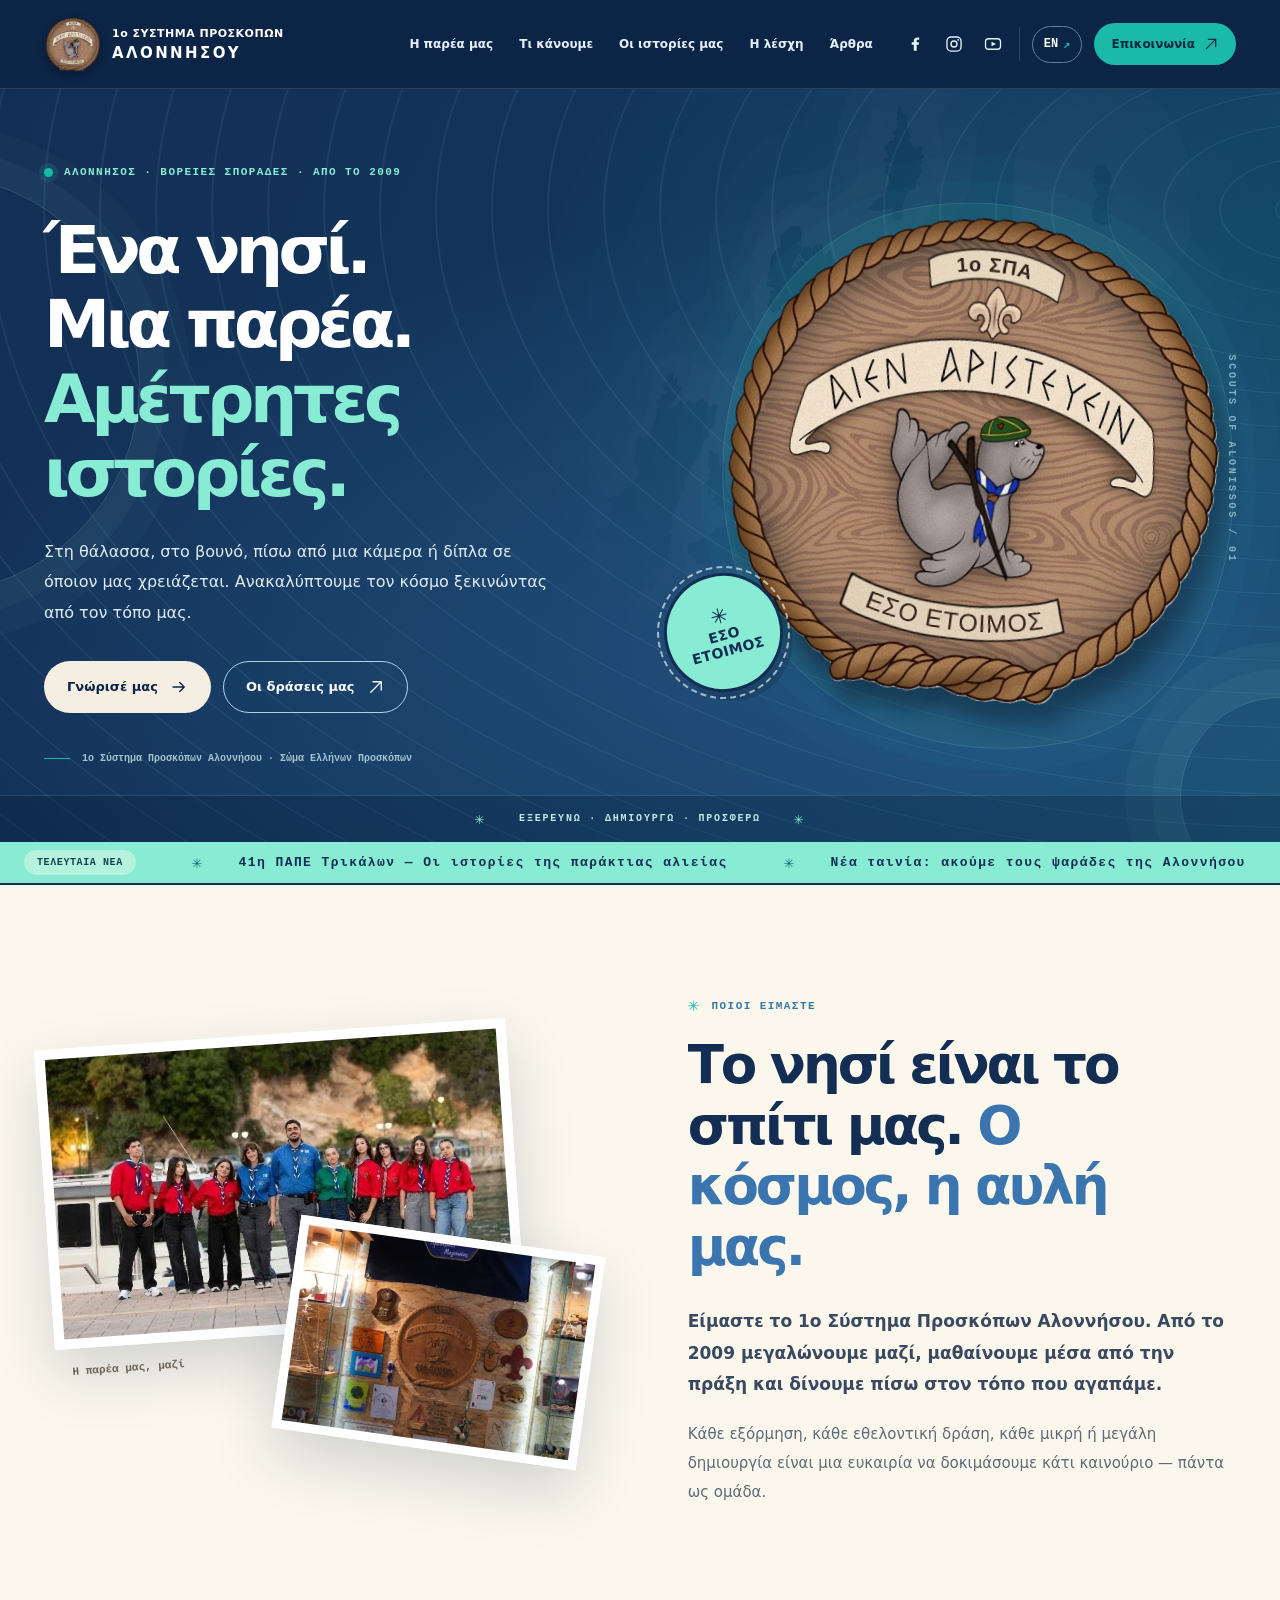
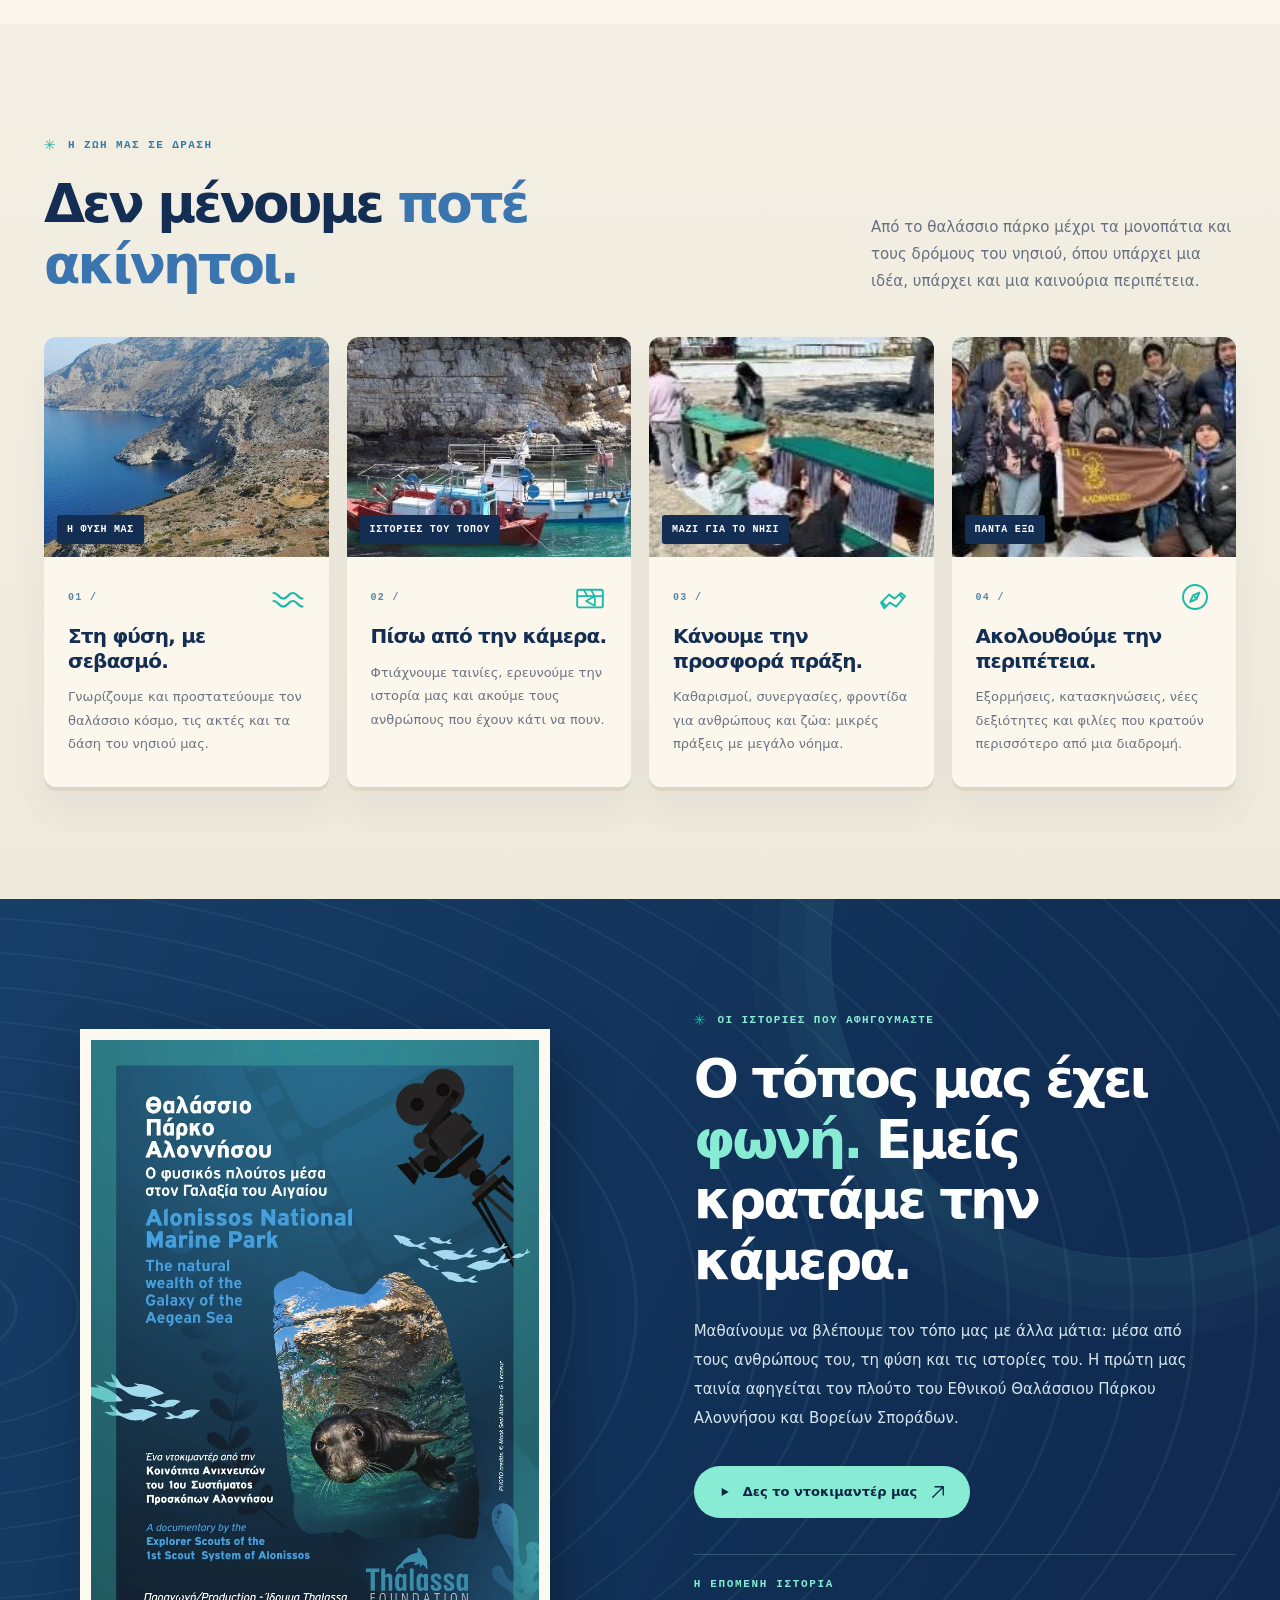
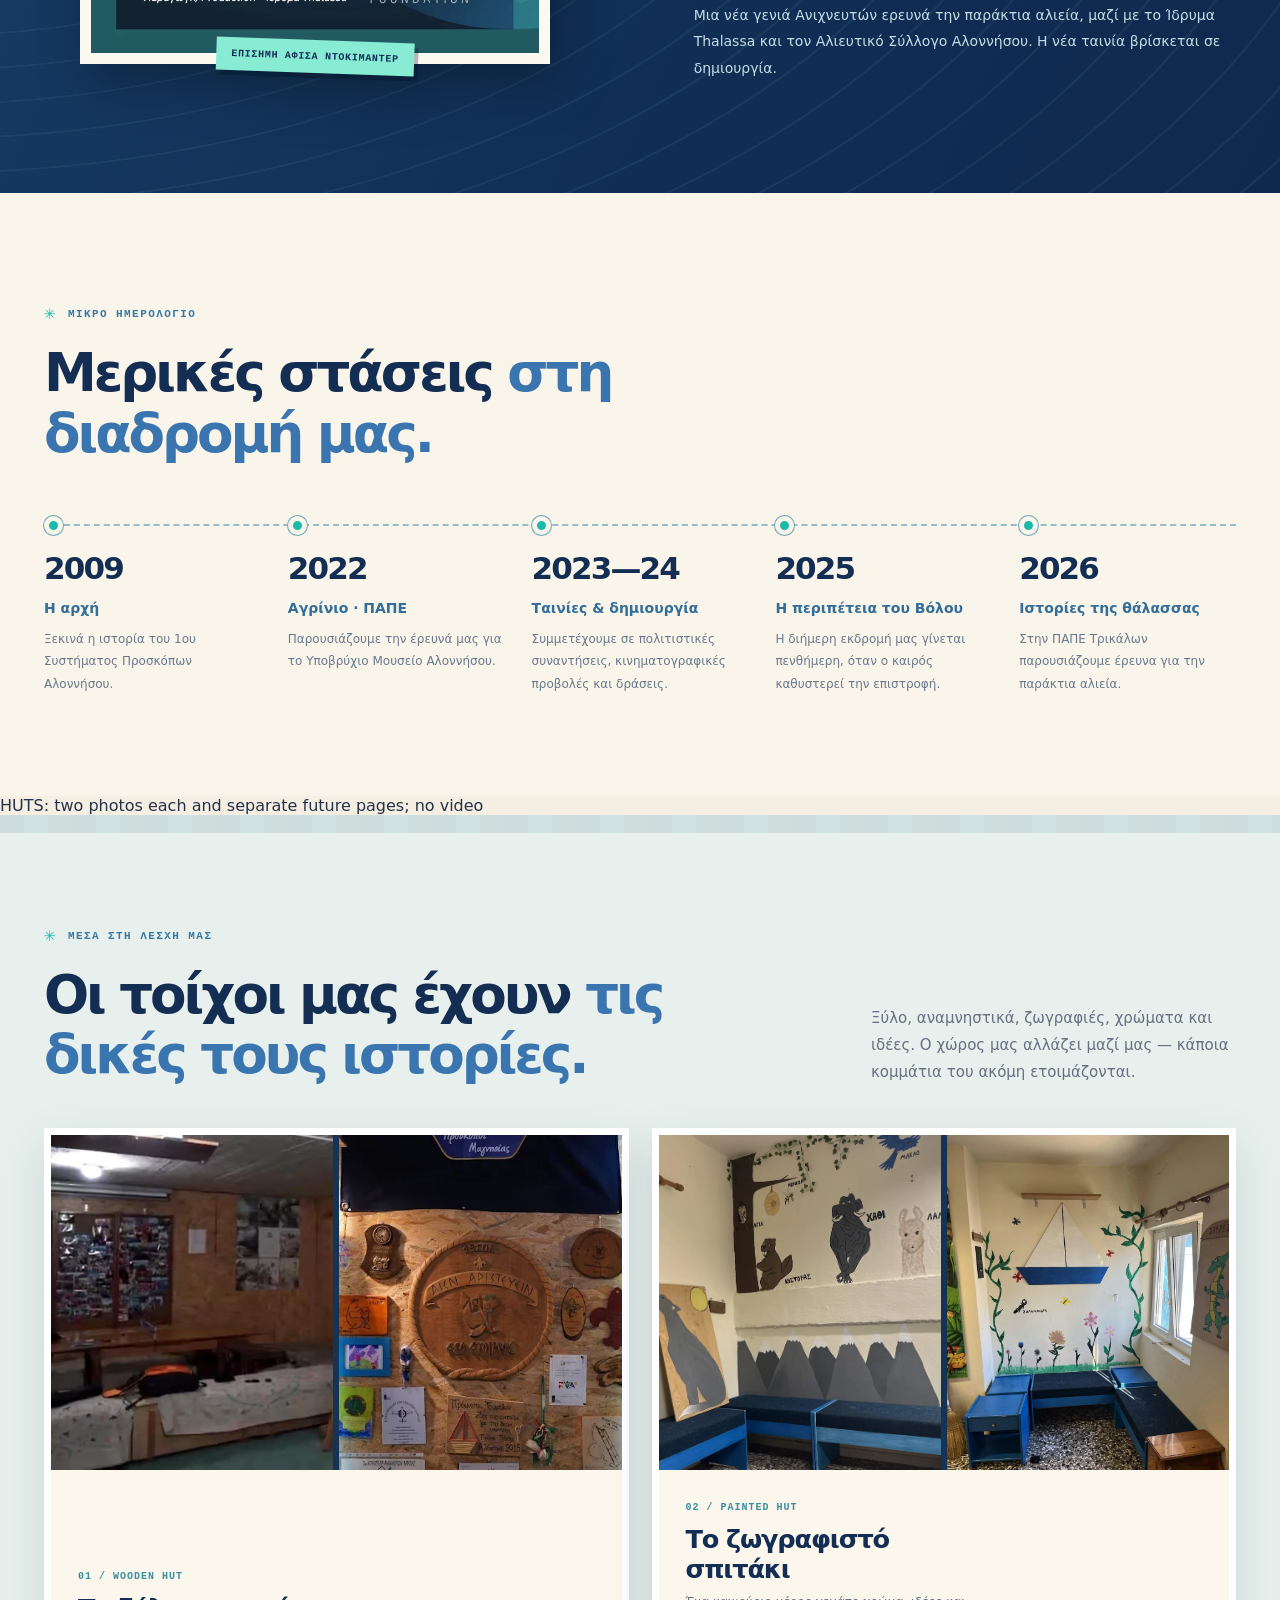
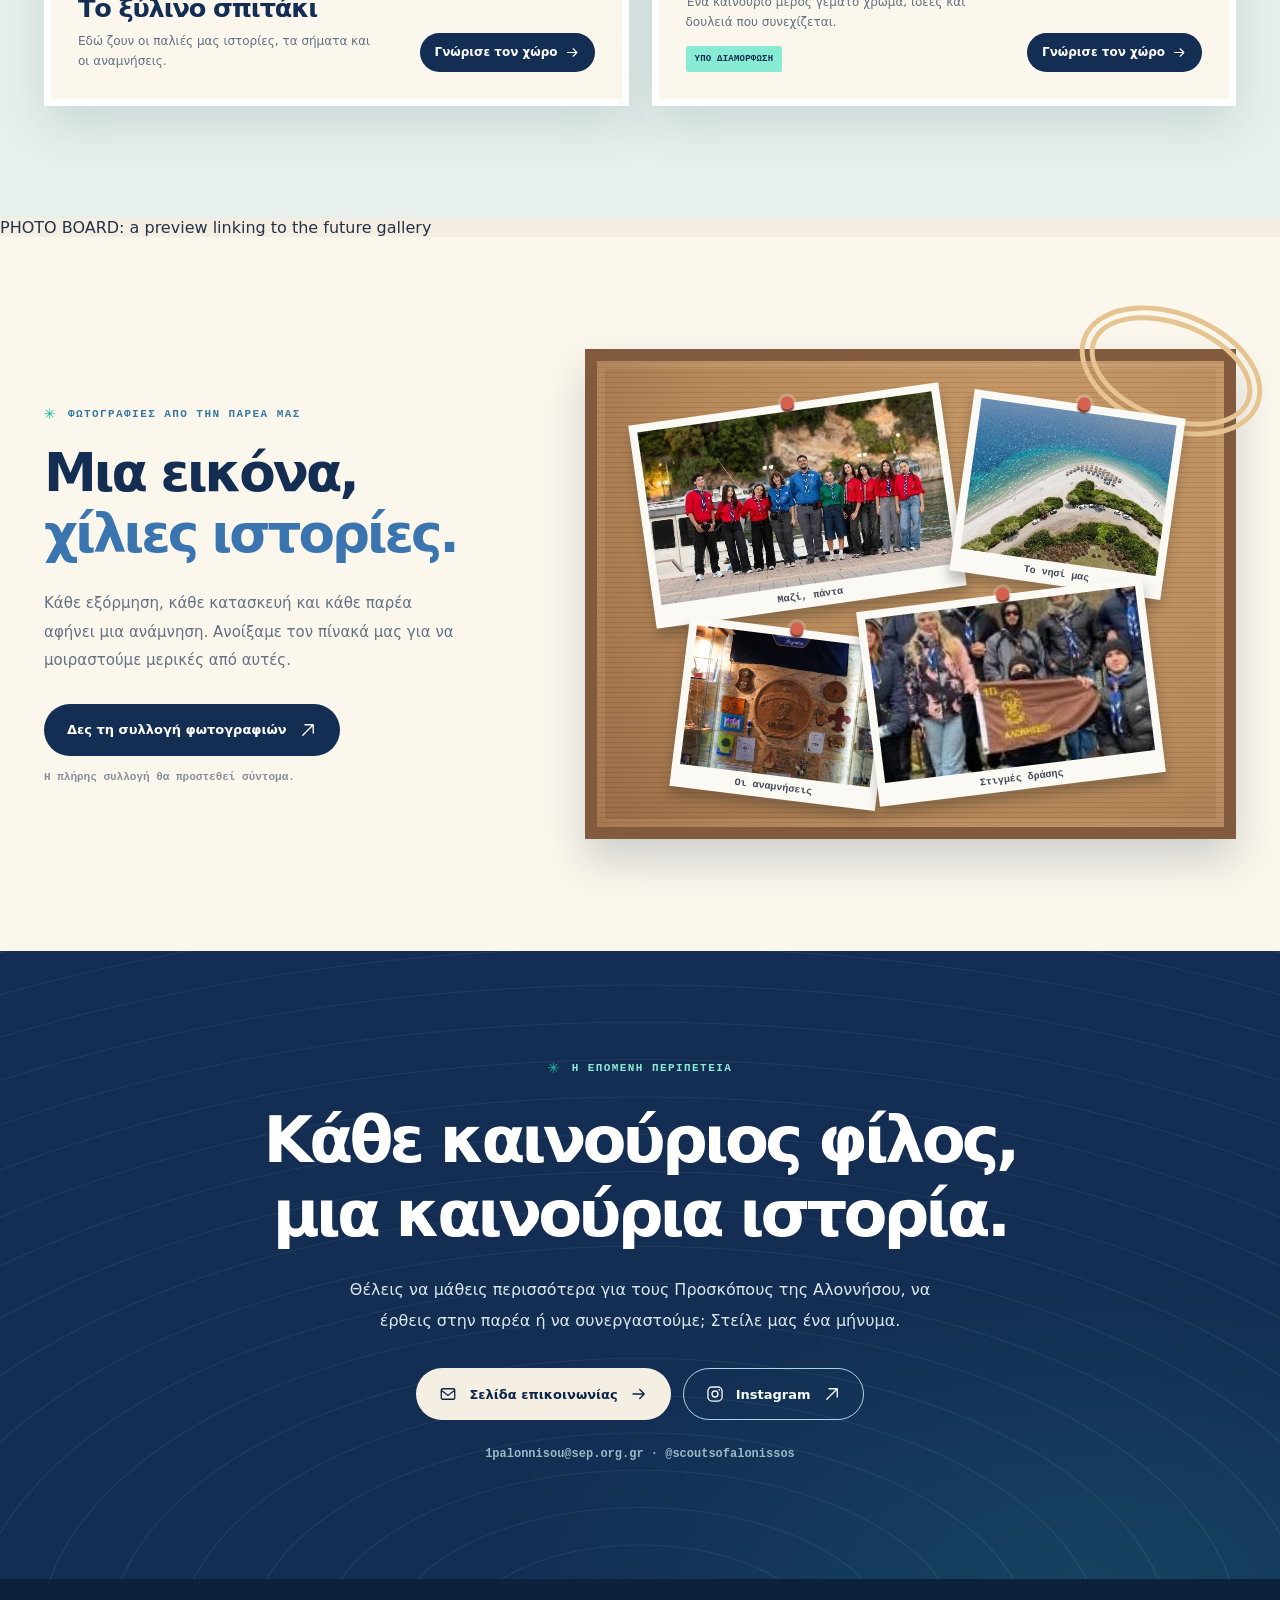
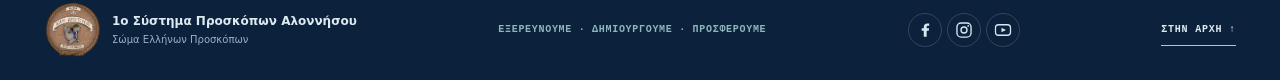
==== commit 7deb5a8f: "Add files via upload" ====
--- a/index.html
+++ b/index.html
@@ -1,218 +1,773 @@
 <!doctype html>
 <html lang="el">
 <head>
-  <meta charset="utf-8">
-  <meta name="viewport" content="width=device-width, initial-scale=1">
-  <meta name="theme-color" content="#142d53">
-  <meta name="description" content="1ο Σύστημα Προσκόπων Αλοννήσου. Μια παρέα που εξερευνά, δημιουργεί και προσφέρει στο νησί της από το 2009.">
-  <meta property="og:type" content="website">
-  <meta property="og:title" content="1ο Σύστημα Προσκόπων Αλοννήσου · Έσο Έτοιμος">
-  <meta property="og:description" content="Ένα νησί. Μια παρέα. Αμέτρητες ιστορίες.">
-  <meta property="og:image" content="assets/seal.webp">
-  <title>1ο Σύστημα Προσκόπων Αλοννήσου · Έσο Έτοιμος</title>
-  <link rel="icon" href="assets/seal.webp" type="image/webp">
-  <link rel="stylesheet" href="styles.css">
-  <script src="script.js" defer></script>
-</head>
+<meta charset="utf-8"/>
+<meta content="width=device-width, initial-scale=1" name="viewport"/>
+<meta content="#142d53" name="theme-color"/>
+<meta content="1ο Σύστημα Προσκόπων Αλοννήσου. Μια παρέα που εξερευνά, δημιουργεί και προσφέρει στο νησί της από το 2009." name="description"/>
+<meta content="website" property="og:type"/>
+<meta content="1ο Σύστημα Προσκόπων Αλοννήσου · Έσο Έτοιμος" property="og:title"/>
+<meta content="Ένα νησί. Μια παρέα. Αμέτρητες ιστορίες." property="og:description"/>
+<meta content="assets/seal.webp" property="og:image"/>
+<title>1ο Σύστημα Προσκόπων Αλοννήσου · Έσο Έτοιμος</title>
+<link href="assets/seal.webp" rel="icon" type="image/webp"/>
+<style>:root {
+  --navy:#132d53;
+  --navy-deep:#0c2446;
+  --navy-muted:#224675;
+  --blue:#4175be;
+  --sky:#a0c8ef;
+  --teal:#1bb9aa;
+  --aqua:#88ebd3;
+  --cream:#f5efe3;
+  --paper:#fbf7ed;
+  --cream-mid:#e7dbc5;
+  --ink:#24324a;
+  --wood:#a97650;
+  --muted:#697586;
+  --shadow:0 25px 60px rgba(11,35,66,.17);
+  --radius:16px;
+  --max:1220px;
+  --font: 'Trebuchet MS','DejaVu Sans','Segoe UI',Arial,sans-serif;
+  --mono:'Courier New','DejaVu Sans Mono',monospace;
+}
+*{box-sizing:border-box}
+html{scroll-behavior:smooth;scroll-padding-top:89px}
+body{margin:0;background:var(--cream);color:var(--ink);font-family:var(--font);-webkit-font-smoothing:antialiased;overflow-x:hidden}
+a{color:inherit;text-decoration:none}
+button{font:inherit}
+img,svg{display:block;max-width:100%}
+svg{width:24px;height:24px}
+figure,h1,h2,h3,p{margin:0}
+.container{width:min(var(--max),calc(100% - 88px));margin-inline:auto}
+.svg-defs{height:0;width:0;position:absolute;overflow:hidden}
+.skip-link{position:fixed;top:-100px;left:10px;background:var(--paper);color:var(--navy);z-index:100;padding:12px 20px;border:2px solid var(--navy)}
+.skip-link:focus{top:8px}
+:focus-visible{outline:3px solid var(--teal);outline-offset:4px}
+/* header */
+.site-header{background:var(--navy-deep);position:sticky;top:0;z-index:50;border-bottom:1px solid rgba(255,255,255,.13)}
+.header-inner{display:flex;align-items:center;justify-content:space-between;gap:25px;min-height:88px}
+.brand{display:flex;align-items:center;gap:11px;min-width:240px;color:#fff}
+.brand-seal{width:57px;height:57px;object-fit:contain;filter:drop-shadow(0 3px 4px rgba(0,0,0,.3))}
+.brand-text{display:flex;flex-direction:column;gap:4px}
+.brand-text strong{font-size:11px;letter-spacing:.045em;font-weight:900}
+.brand-text small{font-size:15px;letter-spacing:.16em;font-weight:900}
+.desktop-nav{display:flex;align-items:center;gap:26px;margin-left:auto}
+.desktop-nav a{color:#e7f0fa;font-size:12px;font-weight:800;position:relative;white-space:nowrap;transition:color .2s}
+.desktop-nav a:after{content:'';position:absolute;left:0;right:100%;height:2px;bottom:-8px;background:var(--aqua);transition:right .25s}
+.desktop-nav a:hover{color:var(--aqua)}
+.desktop-nav a:hover:after{right:0}
+.header-actions{display:flex;align-items:center;gap:12px}
+.language-button{border:1px solid #6083a3;background:transparent;color:#fff;display:flex;align-items:center;gap:5px;border-radius:99px;padding:10px 11px;font-family:var(--mono);font-size:12px;font-weight:bold;cursor:pointer}
+.language-button:hover{border-color:var(--aqua);color:var(--aqua)}
+.language-swap{color:var(--teal);font-size:12px}
+.header-join{display:flex;align-items:center;gap:8px;border-radius:99px;padding:13px 17px;background:var(--teal);color:#062b3e;font-weight:900;font-size:12px;white-space:nowrap;transition:transform .2s,background .2s}
+.header-join svg{width:16px;height:16px}
+.header-join:hover{transform:translateY(-2px);background:var(--aqua)}
+.menu-button{display:none;border:0;background:transparent;color:#fff;padding:12px;cursor:pointer}
+.menu-button span{display:block;width:23px;height:2px;background:currentColor;margin:6px 0;transition:transform .2s}
+.menu-button[aria-expanded='true'] span:first-child{transform:translateY(4px) rotate(45deg)}
+.menu-button[aria-expanded='true'] span:last-child{transform:translateY(-4px) rotate(-45deg)}
+.mobile-nav[hidden]{display:none}
+/* hero */
+.hero{position:relative;isolation:isolate;overflow:hidden;background:radial-gradient(ellipse 1300px 570px at 75% 75%,#23527f 0%,transparent 80%),linear-gradient(114deg,#132e54 0%,#13385e 62%,#146576 125%);color:white;min-height:690px}
+.hero:before{content:'';position:absolute;inset:0;background-image:repeating-radial-gradient(ellipse 470px 280px at 102% 16%, transparent 0 28px, rgba(149,217,223,.14) 29px 30px,transparent 31px 56px);opacity:.56;z-index:-1;pointer-events:none}
+.hero-contours{position:absolute;right:-60px;top:-165px;width:65%;height:850px;opacity:.08;transform:rotate(-11deg);background:url('assets/marine-map.webp') center/cover no-repeat;mask-image:radial-gradient(ellipse at center,#000 30%,transparent 70%);pointer-events:none}
+.hero-bubble{position:absolute;border:1px solid rgba(165,233,217,.2);border-radius:50%;pointer-events:none}
+.bubble-one{width:420px;height:420px;left:-280px;top:85px;box-shadow:0 0 0 26px rgba(165,233,217,.035),0 0 0 51px rgba(165,233,217,.025)}
+.bubble-two{width:200px;height:200px;right:-100px;bottom:-55px;box-shadow:0 0 0 28px rgba(165,233,217,.045),0 0 0 55px rgba(165,233,217,.04)}
+.hero-grid{position:relative;display:grid;grid-template-columns:minmax(0,1.1fr) minmax(0,.9fr);gap:15px;align-items:center;min-height:650px;padding-block:63px 76px}
+.hero-copy{position:relative;z-index:3;padding-top:12px}
+.eyebrow,.section-kicker{font:900 11px/1.6 var(--mono);letter-spacing:.13em}
+.hero-eyebrow{display:flex;align-items:center;gap:11px;color:var(--aqua);margin-bottom:31px}
+.eyebrow-dot{width:9px;height:9px;border-radius:50%;background:var(--teal);box-shadow:0 0 0 5px rgba(30,203,173,.15)}
+h1{font-weight:900;letter-spacing:-.072em;font-size:clamp(49px,5.2vw,74px);line-height:1.12;max-width:760px}
+h1 em{font-style:normal;color:var(--aqua);letter-spacing:-.065em;white-space:normal}
+.hero-description{color:#dfebf1;font-size:16px;line-height:1.9;max-width:520px;margin-top:26px}
+.hero-buttons,.contact-actions{display:flex;align-items:center;gap:12px;flex-wrap:wrap;margin-top:33px}
+.button{display:inline-flex;align-items:center;justify-content:center;gap:12px;border:1px solid transparent;min-height:52px;border-radius:100px;padding:14px 22px;font-size:13px;font-weight:900;white-space:nowrap;transition:transform .2s,background .2s,border-color .2s}
+.button svg{width:18px;height:18px;flex-shrink:0}
+.button:hover{transform:translateY(-3px)}
+.button-cream{background:var(--cream);color:var(--navy-deep)}
+.button-cream:hover{background:#fff}
+.button-outline{border-color:#a6d5e4;color:#f6fbfa;background:transparent}
+.button-outline:hover{background:rgba(255,255,255,.12)}
+.button-mint{background:var(--aqua);color:var(--navy-deep)}
+.button-mint:hover{background:#beffe9}
+.hero-note{display:flex;align-items:center;gap:12px;font:700 10px/1.4 var(--mono);color:#a5c4d0;margin-top:39px}
+.hero-note-line{width:26px;height:1px;background:var(--teal);flex:none}
+.hero-art{position:relative;display:grid;place-items:center;align-self:stretch;min-height:480px;z-index:2}
+.hero-map-shape{position:absolute;inset:8% 0 2% 3%;border-radius:47% 53% 43% 57%/53% 44% 56% 47%;background:linear-gradient(135deg,rgba(39,188,175,.2),rgba(107,197,197,.07));transform:rotate(-12deg);box-shadow:0 0 0 1px rgba(145,227,211,.19),0 0 0 23px rgba(44,153,165,.05),0 0 0 48px rgba(44,153,165,.035)}
+.hero-seal-shadow{position:absolute;top:72%;left:17%;width:66%;height:80px;background:rgba(0,8,24,.5);border-radius:50%;filter:blur(30px)}
+.hero-seal{width:min(108%,520px);height:auto;position:relative;transform:rotate(6deg);filter:drop-shadow(11px 21px 10px rgba(4,13,25,.35))}
+.hero-side-label{position:absolute;right:-10px;top:50%;transform:translate(43%,-50%) rotate(90deg);font:700 10px var(--mono);letter-spacing:.27em;color:rgba(207,238,245,.6)}
+.hero-sticker{position:absolute;bottom:12%;left:-8%;background:var(--aqua);color:var(--navy);border:3px solid var(--navy);outline:2px dashed rgba(255,255,255,.6);outline-offset:5px;width:119px;height:119px;border-radius:50%;display:flex;flex-direction:column;align-items:center;justify-content:center;transform:rotate(-15deg);box-shadow:7px 11px 0 rgba(7,22,38,.18)}
+.hero-sticker span{font-size:21px;line-height:1}
+.hero-sticker strong{font-size:14px;text-align:center;line-height:1.15;letter-spacing:.025em}
+.hero-bottomline{position:absolute;bottom:0;left:0;right:0;background:rgba(3,22,45,.23);border-top:1px solid rgba(176,237,240,.15);display:flex;align-items:center;justify-content:center;gap:33px;padding:13px 12px;color:#c1e9e6;font:700 10px var(--mono);letter-spacing:.18em}
+.hero-bottomline span:first-child,.hero-bottomline span:last-child{font-size:16px;color:var(--aqua)}
+.ribbon{background:var(--aqua);color:var(--navy);overflow:hidden;height:43px;display:flex;align-items:center;border-bottom:2px solid var(--navy)}
+.ribbon-track{white-space:nowrap;min-width:max-content;animation:ribbon 35s linear infinite;font:900 13px var(--mono);letter-spacing:.11em}
+.ribbon-track span{margin-inline:24px}
+@keyframes ribbon{to{transform:translateX(-50%)}}
+/* shared section */
+.section{padding:112px 0}
+.section-kicker{display:flex;gap:11px;align-items:center;color:#3879a3;margin-bottom:19px}
+.kicker-star{color:var(--teal);font-size:19px;line-height:1}
+.section-title{font-size:clamp(38px,4.15vw,59px);line-height:1.14;letter-spacing:-.057em;color:var(--navy);font-weight:900;max-width:750px}
+.section-title em{font-style:normal;color:#3b75af}
+.lead{font-size:17px;line-height:1.85;color:#394960;font-weight:700}
+.body-copy{font-size:15px;line-height:1.95;color:#5e6b78}
+/* about */
+.about-section{background:var(--paper);position:relative}
+.about-grid{display:grid;grid-template-columns:1fr 1fr;gap:8%;align-items:center}
+.about-images{position:relative;min-height:510px}
+.photo-mat{background:white;border:10px solid #fff;box-shadow:var(--shadow);position:absolute}
+.photo-mat img{width:100%;height:100%;object-fit:cover}
+.group-photo{left:0;top:34px;width:86%;height:300px;transform:rotate(-4deg)}
+.group-photo img{object-position:center 48%}
+.photo-caption{position:absolute;bottom:-39px;left:6px;color:#6d6257;font:700 11px var(--mono);white-space:nowrap}
+.wall-photo{width:56%;height:215px;right:0;bottom:23px;transform:rotate(8deg);border-width:9px}
+.photo-paper-sticker{position:absolute;left:15px;bottom:0;background:var(--teal);color:var(--navy);border-radius:50%;width:120px;height:120px;display:flex;flex-direction:column;align-items:center;justify-content:center;text-align:center;transform:rotate(-12deg);box-shadow:5px 5px 0 #d5d8c2}
+.photo-paper-sticker span{font-size:30px;line-height:1;font-weight:900}
+.photo-paper-sticker small{font:900 10px/1.25 var(--mono)}
+.about-content .section-title{margin-bottom:29px}
+.about-content .body-copy{margin-top:19px}
+.about-facts{margin-top:35px;padding-top:24px;border-top:1px solid #dfdaca;display:grid;grid-template-columns:repeat(3,1fr);gap:16px}
+.about-facts>div{display:flex;flex-direction:column;gap:7px}
+.about-facts strong{font-size:37px;line-height:1;color:var(--navy)}
+.about-facts span{font:800 10px/1.5 var(--mono);color:#607180}
+/* activities */
+.activity-section{background:linear-gradient(180deg,#f4efe4,#ede9db)}
+.section-heading-row,.clubhouse-head{display:flex;justify-content:space-between;align-items:end;gap:40px;margin-bottom:42px}
+.section-aside{font-size:15px;line-height:1.8;max-width:365px;color:#667080}
+.activity-grid{display:grid;grid-template-columns:repeat(4,minmax(0,1fr));gap:18px}
+.activity-card{border-radius:12px;background:var(--paper);box-shadow:0 4px 0 #ded5c7,0 22px 35px rgba(26,50,76,.045);overflow:hidden;transition:transform .25s,box-shadow .25s}
+.activity-card:hover{transform:translateY(-8px) rotate(-.4deg);box-shadow:0 6px 0 #ded5c7,0 25px 45px rgba(26,50,76,.14)}
+.activity-image{height:220px;position:relative;overflow:hidden;background:#8cc3d3}
+.activity-image img{height:100%;width:100%;object-fit:cover;transition:transform .35s}
+.activity-card:hover .activity-image img{transform:scale(1.07)}
+.activity-give img,.activity-adventure img{filter:saturate(.9)}
+.image-tag{position:absolute;left:13px;bottom:13px;background:var(--navy);color:white;font:900 10px var(--mono);letter-spacing:.07em;padding:9px 10px;border-radius:3px}
+.activity-card-copy{position:relative;padding:28px 24px 32px}
+.activity-number{font:900 10px var(--mono);color:#5986a0;letter-spacing:.13em}
+.activity-card-copy>svg{position:absolute;right:25px;top:24px;width:32px;height:32px;color:var(--teal)}
+.activity-card h3{font-size:20px;line-height:1.22;letter-spacing:-.04em;color:var(--navy);margin:20px 0 12px}
+.activity-card p{font-size:13px;line-height:1.8;color:#6c7481}
+/* films */
+.films-section{padding:112px 0;background:linear-gradient(116deg,#173e67 0%,#102d53 68%,#10284e 100%);color:#edf5f4;position:relative;overflow:hidden;isolation:isolate}
+.films-section:before{content:'';position:absolute;inset:0;background:repeating-radial-gradient(ellipse 380px 210px at -6% 46%,transparent 0 29px,rgba(130,231,211,.1) 30px 32px,transparent 33px 62px);opacity:.65;z-index:-1}
+.films-decor{position:absolute;right:-170px;top:-260px;height:620px;width:620px;border-radius:50%;border:1px solid rgba(132,231,211,.12);box-shadow:0 0 0 26px rgba(132,231,211,.025),0 0 0 52px rgba(132,231,211,.027),0 0 0 79px rgba(132,231,211,.02)}
+.films-layout{display:grid;grid-template-columns:1fr 1fr;gap:9%;align-items:center}
+.film-visual{height:575px;position:relative}
+.film-map-window{position:absolute;inset:0 19% 7% 0;overflow:hidden;clip-path:polygon(12% 0,91% 0,100% 15%,100% 100%,0 100%,0 13%);box-shadow:var(--shadow);border:9px solid rgba(255,255,255,.17)}
+.film-map-window img{width:100%;height:100%;object-fit:cover}
+.film-picture{position:absolute;border:7px solid white;box-shadow:0 14px 27px rgba(0,0,0,.27);border-radius:50%;overflow:hidden;background:var(--blue)}
+.film-picture img{width:100%;height:100%;object-fit:cover}
+.film-picture-top{width:235px;height:235px;right:0;top:60px}
+.film-picture-bottom{width:170px;height:170px;right:13px;bottom:26px}
+.film-label{position:absolute;left:30px;bottom:25px;background:var(--navy);color:white;padding:17px 22px;font:900 15px/1.27 var(--mono);letter-spacing:.04em;transform:rotate(-3deg);box-shadow:6px 6px 0 var(--aqua)}
+.light-kicker{color:var(--aqua)}
+.inverse-title{color:#fff;max-width:570px;margin-bottom:25px}
+.inverse-title em{color:var(--aqua)}
+.film-content>p:not(.section-kicker):not(.film-secondary-label):not(.film-secondary-body){font-size:15px;line-height:1.95;color:#d5e5ec;max-width:520px}
+.film-content .button{margin-top:32px}
+.film-content .play-inline{width:14px;height:14px}
+.film-divider{height:1px;background:rgba(169,225,227,.21);margin-top:36px;margin-bottom:23px}
+.film-secondary-label{font:900 11px var(--mono);letter-spacing:.15em;color:var(--aqua);margin-bottom:12px}
+.film-secondary-body{font-size:14px;line-height:1.9;color:#c6dce7}
+/* timeline */
+.timeline-section{background:#f9f5eb;padding-bottom:100px}
+.timeline-head{margin-bottom:50px}
+.timeline-track{display:grid;grid-template-columns:repeat(5,minmax(0,1fr));gap:27px;position:relative}
+.timeline-track:before{content:'';position:absolute;top:9px;left:0;right:0;border-top:2px dashed #97bbc8}
+.timeline-item{position:relative;padding-top:35px}
+.timeline-dot{position:absolute;top:1px;left:0;width:19px;height:19px;border:5px solid #f9f5eb;box-shadow:0 0 0 1px #69a5b8;background:var(--teal);border-radius:50%;z-index:1}
+.timeline-item>strong{display:block;font-size:31px;letter-spacing:-.06em;color:var(--navy);font-weight:900}
+.timeline-item h3{font-size:14px;color:#326e99;line-height:1.5;margin:12px 0 9px;font-weight:900}
+.timeline-item p{font-size:12px;line-height:1.9;color:#69788b}
+/* clubhouse */
+.clubhouse-section{background:#e7f0ec;position:relative}
+.clubhouse-section:before{content:'';position:absolute;top:0;left:0;right:0;height:18px;background:repeating-linear-gradient(90deg,#224e73 0 24px,#2b7994 24px 48px,#1f536f 48px 72px);opacity:.12}
+.clubhouse-grid{display:grid;grid-template-columns:1.45fr .82fr .7fr;gap:20px;align-items:stretch}
+.club-photo-card{position:relative;min-height:430px;overflow:hidden;background:#87b6c8;border:8px solid #fff;box-shadow:0 17px 34px rgba(29,65,81,.12)}
+.club-photo-card img{position:absolute;width:100%;height:100%;object-fit:cover}
+.room-mural img{object-position:44% center}
+.room-sail img{object-position:55% 42%}
+.club-photo-card:after{content:'';position:absolute;left:0;right:0;bottom:0;height:39%;background:linear-gradient(transparent,rgba(12,28,49,.8))}
+.club-photo-card figcaption{position:absolute;bottom:19px;left:17px;right:17px;z-index:1;display:flex;flex-direction:column;align-items:start;gap:10px;color:white;font-size:14px;font-weight:900;line-height:1.4}
+.tag-under-construction{font:900 9px var(--mono);letter-spacing:.025em;padding:8px 9px;background:var(--aqua);color:var(--navy);border-radius:2px}
+/* poster board */
+.poster-section{background:var(--paper);overflow:hidden}
+.poster-grid{display:grid;grid-template-columns:.8fr 1.2fr;align-items:center;gap:9%}
+.poster-content .section-title{margin-bottom:25px}
+.poster-content>p:not(.section-kicker){max-width:420px;font-size:15px;line-height:1.9;color:#647184}
+.poster-legend{display:flex;align-items:center;gap:12px;margin-top:34px;font:900 11px var(--mono);letter-spacing:.05em;color:var(--navy)}
+.pin-dot{display:inline-block;width:16px;height:16px;border-radius:50%;background:#e47b60;box-shadow:0 0 0 4px #f9e6c9}
+.bulletin-board{background:linear-gradient(145deg,#d5ac7e,#ae7b50);box-shadow:inset 0 0 0 12px rgba(119,74,37,.3),0 22px 40px rgba(20,41,64,.19);border:12px solid #8d6443;position:relative;min-height:520px;display:flex;align-items:center;justify-content:center;gap:28px;padding:40px 40px 28px}
+.bulletin-board:before{content:'';position:absolute;inset:0;opacity:.15;background:repeating-linear-gradient(0deg,transparent 0 4px,#5b3229 4.5px 5px)}
+.board-rope{position:absolute;right:-42px;top:-50px;height:120px;width:190px;border:15px double #e5c492;border-radius:50%;transform:rotate(21deg);pointer-events:none}
+.pinned-poster{position:relative;z-index:1;background:#fff;padding:8px 8px 17px;box-shadow:0 12px 18px rgba(40,39,33,.27);width:46%;min-width:0}
+.pinned-poster img{height:370px;width:100%;object-fit:cover;object-position:top}
+.pinned-poster figcaption{font:900 10px var(--mono);color:#3b4050;padding:10px 4px 0;text-align:center}
+.poster-pape{transform:rotate(-8deg);margin-top:-19px}
+.poster-invite{transform:rotate(7deg);margin-top:31px}
+.poster-pin{position:absolute;left:50%;top:-8px;width:17px;height:17px;border-radius:50%;background:#e66b50;box-shadow:0 3px 2px #733b30,0 0 0 3px rgba(255,255,255,.2);z-index:2}
+/* contact */
+.contact-section{background:radial-gradient(ellipse 600px 300px at 85% 100%,rgba(33,178,163,.16),transparent),var(--navy);color:#fff;position:relative;overflow:hidden;text-align:center;padding:108px 0 115px}
+.contact-waves{position:absolute;inset:0;background:repeating-radial-gradient(ellipse 450px 240px at 50% 110%,transparent 0 40px,rgba(159,224,227,.13) 41px 42px,transparent 43px 70px);opacity:.55}
+.contact-inner{position:relative;display:flex;flex-direction:column;align-items:center}
+.contact-section .section-kicker{margin-bottom:25px}
+.contact-section h2{font-size:clamp(37px,5vw,67px);line-height:1.16;letter-spacing:-.06em;max-width:910px}
+.contact-inner>p:not(.section-kicker):not(.contact-mail){font-size:16px;line-height:1.9;color:#d9e8eb;max-width:630px;margin-top:24px}
+.contact-actions{justify-content:center;margin-top:32px}
+.contact-mail{color:#9bb9c9;font:700 12px var(--mono);margin-top:25px;line-height:1.6}
+/* footer */
+.site-footer{background:#0c213c;color:#dcebf0;padding:22px 0}
+.footer-inner{display:flex;align-items:center;justify-content:space-between;gap:23px}
+.footer-brand{display:flex;align-items:center;gap:11px}
+.footer-brand img{width:57px;height:57px;object-fit:contain}
+.footer-brand span{display:flex;flex-direction:column;gap:6px}
+.footer-brand strong{font-size:12px}
+.footer-brand small{font-size:10px;color:#94b3c6}
+.footer-motto{font:900 10px var(--mono);letter-spacing:.07em;color:#8db6bd}
+.back-to-top{font:900 10px var(--mono);letter-spacing:.08em;border-bottom:1px solid #a2ced1;padding:10px 0;white-space:nowrap}
+/* reveal progressive enhancement */
+.js-ready .reveal{opacity:0;transform:translateY(27px);transition:opacity .65s ease,transform .65s ease}
+.js-ready .reveal.is-visible{opacity:1;transform:none}
+/* responsive */
+@media (max-width:1160px){
+  .desktop-nav{gap:14px}
+  .desktop-nav a{font-size:11px}
+  .brand{min-width:205px}
+  .brand-text strong{font-size:10px}
+  .brand-text small{font-size:13px}
+  .hero-seal{width:min(110%,490px)}
+  .hero-sticker{left:-2%}
+  .activity-card-copy{padding:24px 18px 26px}
+  .activity-card h3{font-size:18px}
+  .activity-image{height:185px}
+  .clubhouse-grid{grid-template-columns:1.2fr 1fr}
+  .room-sail{display:none}
+}
+@media (max-width:900px){
+  .container{width:min(var(--max),calc(100% - 48px))}
+  .desktop-nav,.header-join{display:none}
+  .menu-button{display:block}
+  .header-inner{min-height:77px}
+  .mobile-nav:not([hidden]){display:flex;flex-direction:column;border-top:1px solid rgba(255,255,255,.12);background:#0d2647;padding:17px 24px 25px}
+  .mobile-nav a{color:white;font-size:15px;font-weight:800;padding:13px;border-bottom:1px solid rgba(255,255,255,.1)}
+  .hero-grid{grid-template-columns:1fr .8fr;min-height:600px;gap:8px}
+  h1{font-size:clamp(45px,6vw,68px)}
+  .hero-seal{width:110%}
+  .hero-description{font-size:14px}
+  .hero-sticker{width:86px;height:86px;bottom:17%;left:0}
+  .hero-sticker strong{font-size:11px}
+  .hero-side-label{display:none}
+  .section{padding:83px 0}
+  .about-grid{gap:6%}
+  .about-images{min-height:430px}
+  .group-photo{height:245px}
+  .wall-photo{height:180px}
+  .about-facts strong{font-size:30px}
+  .activity-grid{grid-template-columns:repeat(2,1fr)}
+  .activity-image{height:250px}
+  .films-layout{gap:5%}
+  .film-visual{height:470px}
+  .film-picture-top{width:155px;height:155px}
+  .film-picture-bottom{width:129px;height:129px}
+  .film-label{font-size:12px}
+  .timeline-track{grid-template-columns:repeat(3,1fr);row-gap:40px}
+  .timeline-track:before{display:none}
+  .timeline-dot{top:0}
+  .poster-grid{gap:4%}
+  .bulletin-board{padding:28px 24px;min-height:430px;gap:14px}
+  .pinned-poster img{height:286px}
+}
+@media (max-width:640px){
+  .container{width:calc(100% - 36px)}
+  html{scroll-padding-top:78px}
+  .site-header{position:sticky}
+  .header-inner{gap:5px}
+  .brand{gap:7px;min-width:0}
+  .brand-seal{width:44px;height:44px}
+  .brand-text strong{font-size:8px}
+  .brand-text small{font-size:11px;letter-spacing:.13em}
+  .language-button{padding:9px}
+  .hero-grid{grid-template-columns:1fr;padding:63px 0 80px;gap:14px}
+  .hero-copy{padding:0 3px}
+  .hero-eyebrow{font-size:9px;letter-spacing:.06em;margin-bottom:27px}
+  h1{font-size:clamp(43px,10.8vw,64px)}
+  h1 em{white-space:normal}
+  .hero-description{font-size:14px;line-height:1.75;max-width:460px;margin-top:23px}
+  .hero-buttons{gap:9px}
+  .hero-buttons .button{padding:12px 17px;font-size:12px;min-height:47px}
+  .hero-note{margin-top:23px;font-size:9px}
+  .hero-art{min-height:300px;max-width:420px;margin-inline:auto;width:100%}
+  .hero-map-shape{inset:7% 12%}
+  .hero-seal{width:min(79%,355px);transform:rotate(4deg)}
+  .hero-sticker{left:10%;bottom:10%;width:88px;height:88px}
+  .hero-bottomline{font-size:8px;letter-spacing:.07em;gap:13px}
+  .ribbon{height:35px}
+  .ribbon-track{font-size:11px}
+  .ribbon-track span{margin-inline:15px}
+  .section{padding:76px 0}
+  .section-title{font-size:clamp(36px,8.5vw,47px)}
+  .about-grid{grid-template-columns:1fr;gap:22px}
+  .about-images{min-height:395px;max-width:500px;width:100%;margin-inline:auto}
+  .group-photo{top:18px;height:235px}
+  .wall-photo{bottom:24px;height:174px}
+  .photo-paper-sticker{bottom:0;width:95px;height:95px}
+  .photo-paper-sticker span{font-size:24px}
+  .photo-paper-sticker small{font-size:8px}
+  .about-content .section-title{margin-bottom:20px}
+  .lead{font-size:15px}
+  .body-copy{font-size:14px}
+  .about-facts{margin-top:26px}
+  .about-facts strong{font-size:28px}
+  .about-facts span{font-size:8px}
+  .section-heading-row,.clubhouse-head{display:block;margin-bottom:28px}
+  .section-aside{margin-top:20px;font-size:14px}
+  .activity-grid{grid-template-columns:1fr;gap:17px}
+  .activity-card{display:grid;grid-template-columns:38% 62%;min-height:210px}
+  .activity-image{height:auto;min-height:210px}
+  .activity-card-copy{padding:17px 18px 21px}
+  .activity-card-copy>svg{width:24px;height:24px;right:19px;top:18px}
+  .activity-card h3{font-size:18px;margin:17px 0 10px}
+  .activity-card p{font-size:12px;line-height:1.7}
+  .image-tag{font-size:8px;left:8px;bottom:9px;padding:8px 7px}
+  .films-section{padding:75px 0}
+  .films-layout{grid-template-columns:1fr}
+  .film-visual{max-width:490px;width:100%;height:370px;margin:0 auto 39px}
+  .film-map-window{inset:0 17% 8% 0}
+  .film-picture-top{width:150px;height:150px;right:0;top:28px}
+  .film-picture-bottom{width:118px;height:118px;right:15px;bottom:0}
+  .film-label{font-size:10px;left:9px;bottom:13px;padding:12px}
+  .inverse-title{font-size:clamp(34px,8.2vw,46px)}
+  .film-content>p:not(.section-kicker):not(.film-secondary-label):not(.film-secondary-body){font-size:14px}
+  .timeline-track{grid-template-columns:repeat(2,1fr);gap:26px 23px}
+  .timeline-head{margin-bottom:31px}
+  .timeline-item{padding-top:31px}
+  .timeline-item>strong{font-size:27px}
+  .timeline-item p{font-size:12px}
+  .clubhouse-grid{grid-template-columns:1fr}
+  .club-photo-card{min-height:340px}
+  .room-sail{display:block}
+  .room-sail img{object-position:50% 45%}
+  .poster-grid{grid-template-columns:1fr;gap:35px}
+  .bulletin-board{width:100%;min-height:390px;padding:22px;gap:9px}
+  .pinned-poster img{height:280px}
+  .pinned-poster figcaption{font-size:9px}
+  .contact-section{padding:75px 0 82px}
+  .contact-section h2{font-size:clamp(35px,8.5vw,51px)}
+  .contact-inner>p:not(.section-kicker):not(.contact-mail){font-size:14px}
+  .contact-actions .button{padding:12px 17px;font-size:12px}
+  .contact-mail{font-size:10px;word-break:break-word}
+  .footer-inner{flex-wrap:wrap}
+  .footer-motto{display:none}
+}
+@media (max-width:370px){
+  .brand-text strong{font-size:7px}
+  .brand-text small{font-size:10px}
+  .brand-seal{width:39px;height:39px}
+  h1{font-size:40px}
+  .activity-card{grid-template-columns:35% 65%}
+  .activity-card-copy{padding:15px 12px}
+  .activity-card h3{font-size:16px}
+  .film-visual{height:320px}
+  .bulletin-board{padding:18px 14px}
+  .pinned-poster img{height:236px}
+}
+@media (prefers-reduced-motion:reduce){*,*:before,*:after{scroll-behavior:auto!important;transition:none!important;animation:none!important}.js-ready .reveal{opacity:1;transform:none}}
+
+
+/* v2: News ticker, actual film poster, hut photos and scrapbook gallery */
+.header-social,.mobile-social,.footer-social{display:flex;align-items:center;gap:5px}
+.header-social a,.mobile-social a,.footer-social a{display:grid;place-items:center;width:34px;height:34px;color:#e4f4f7;border-radius:50%;transition:background .2s,color .2s}
+.header-social a:hover,.mobile-social a:hover,.footer-social a:hover{background:rgba(136,235,211,.14);color:var(--aqua)}
+.header-social svg,.mobile-social svg,.footer-social svg{width:18px;height:18px}
+.header-social{border-right:1px solid rgba(255,255,255,.15);padding-right:9px}
+.mobile-social{padding:12px 12px 1px;gap:12px}
+.mobile-social a{border:1px solid rgba(255,255,255,.22);width:45px;height:45px}
+.ribbon{position:relative}
+.ribbon-track{display:flex;align-items:center;gap:0;animation:ribbon 44s linear infinite}
+.ribbon-label{color:#114355;background:#b5f3dc;border-radius:20px;padding:7px 13px;font-size:10px;letter-spacing:.06em;margin-inline:12px;white-space:nowrap}
+.ribbon-story{display:inline-flex;gap:11px;align-items:center;padding:10px 24px 10px 8px;min-width:max-content;transition:opacity .2s}
+.ribbon-story:hover{text-decoration:underline}
+.ribbon-star{color:#176c79;font-size:17px;margin:0}
+.ribbon:hover .ribbon-track,.ribbon:focus-within .ribbon-track{animation-play-state:paused}
+.about-images .wall-photo{bottom:60px}
+.about-content .body-copy{margin-bottom:5px}
+.documentary-poster{width:min(100%,470px);position:relative;margin-inline:auto;filter:drop-shadow(10px 18px 25px rgba(0,0,0,.3));transform:rotate(-2deg);border:11px solid rgba(252,249,240,.9);background:white;align-self:center}
+.documentary-poster img{display:block;width:100%;height:auto}
+.documentary-poster figcaption{position:absolute;left:50%;bottom:-20px;transform:translateX(-50%) rotate(2deg);background:var(--aqua);color:var(--navy);font:900 10px/1.3 var(--mono);letter-spacing:.07em;padding:10px 15px;white-space:nowrap;box-shadow:4px 5px 0 rgba(3,12,28,.28)}
+.clubhouse-pair{display:grid;grid-template-columns:repeat(2,minmax(0,1fr));gap:23px}
+.hut-card{background:var(--paper);border:7px solid white;box-shadow:0 18px 45px rgba(29,65,81,.14);display:flex;flex-direction:column;min-width:0;position:relative}
+.hut-photos{display:grid;grid-template-columns:1fr 1fr;gap:6px;background:#153455;height:335px;overflow:hidden}
+.hut-photos img{width:100%;height:100%;object-fit:cover;min-width:0;transition:transform .35s}
+.hut-card:hover .hut-photos img{transform:scale(1.04)}
+.hut-wood .hut-photos img:first-child{object-position:center center}
+.hut-wood .hut-photos img:nth-child(2){object-position:center center}
+.hut-painted .hut-photos img:first-child{object-position:55% center}
+.hut-painted .hut-photos img:nth-child(2){object-position:50% 50%}
+.hut-details{padding:25px 27px 27px;display:flex;justify-content:space-between;align-items:end;gap:28px;flex:1}
+.hut-details h3{font-size:clamp(20px,2vw,26px);font-weight:900;letter-spacing:-.045em;color:var(--navy);margin:10px 0 8px}
+.hut-details p{font-size:12px;color:#607282;line-height:1.7;max-width:300px}
+.hut-index{font:900 10px var(--mono);letter-spacing:.1em;color:#3a8f9d}
+.hut-details .tag-under-construction{display:inline-block;margin-top:13px}
+.hut-link{flex:none;display:inline-flex;align-items:center;gap:7px;background:var(--navy);color:white;border-radius:100px;font-size:12px;font-weight:900;padding:12px 15px;white-space:nowrap}
+.hut-link svg{width:15px;height:15px}
+.hut-link:hover{background:#3178aa}
+.gallery-preview-grid{align-items:center}
+.button-gallery{margin-top:29px;background:var(--navy);color:white}
+.button-gallery:hover{background:#31678f}
+.poster-content .gallery-soon{font:700 11px var(--mono)!important;margin-top:15px;color:#85909a!important}
+.gallery-board{min-height:490px;padding:0;display:block;position:relative;background:radial-gradient(circle at 70% 20%,#c89a69,#b78a5b 58%,#9a6b45);border:12px solid #825b3f;box-shadow:inset 0 0 0 8px rgba(244,214,174,.13),0 22px 40px rgba(20,41,64,.19)}
+.gallery-polaroid{background:#faf9f4;padding:8px 8px 23px;box-shadow:0 9px 12px rgba(40,39,33,.3);position:absolute;z-index:1;transition:transform .3s}
+.gallery-polaroid img{width:100%;height:100%;object-fit:cover;display:block}
+.gallery-polaroid figcaption{font:900 10px var(--mono);color:#424859;text-align:center;padding:6px 0 0}
+.gallery-shot-one{left:7%;top:9%;width:50%;height:205px;transform:rotate(-8deg)}
+.gallery-shot-two{right:8%;top:9%;width:34%;height:183px;transform:rotate(8deg)}
+.gallery-shot-three{left:13%;bottom:6%;width:33%;height:171px;transform:rotate(7deg)}
+.gallery-shot-four{right:11%;bottom:8%;width:46%;height:196px;transform:rotate(-7deg)}
+.gallery-board:hover .gallery-shot-one{transform:rotate(-5deg) translateY(-4px)}
+.gallery-board:hover .gallery-shot-two{transform:rotate(5deg) translateY(-4px)}
+.gallery-board:hover .gallery-shot-three{transform:rotate(4deg) translateY(-4px)}
+.gallery-board:hover .gallery-shot-four{transform:rotate(-4deg) translateY(-4px)}
+.gallery-polaroid .poster-pin{width:13px;height:13px;top:-7px;left:49%;background:#d56150}
+.gallery-board-overlay{position:absolute;inset:0;z-index:4}
+.footer-social a{color:#d3eaf0;border:1px solid rgba(255,255,255,.16)}
+@media (max-width:1240px){.desktop-nav{gap:14px}.header-social{display:none}}
+@media (max-width:900px){.header-social{display:none}}
+@media (max-width:820px){.clubhouse-pair{grid-template-columns:1fr}.hut-photos{height:380px}.hut-details{align-items:center}.documentary-poster{width:min(81%,420px);margin-bottom:50px}}
+@media (max-width:640px){
+  .about-images .wall-photo{bottom:35px}
+  .documentary-poster{width:min(85%,340px);margin:0 auto 34px}
+  .hut-photos{height:250px}
+  .hut-details{padding:19px 14px 20px;align-items:start;flex-direction:column;gap:17px}
+  .hut-link{font-size:11px}
+  .gallery-board{min-height:392px}
+  .gallery-shot-one{height:165px}.gallery-shot-two{height:148px}.gallery-shot-three{height:143px}.gallery-shot-four{height:162px}
+  .gallery-polaroid{padding:6px 6px 17px}
+  .gallery-polaroid figcaption{font-size:8px}
+  .ribbon-track{animation-duration:51s}
+  .footer-social{margin-left:auto}
+}
+@media (max-width:390px){.hut-photos{height:210px}.gallery-board{min-height:325px}.gallery-shot-one{height:136px}.gallery-shot-two{height:121px}.gallery-shot-three{height:120px}.gallery-shot-four{height:132px}}
+@media(prefers-reduced-motion:reduce){.ribbon{overflow-x:auto}.ribbon-track{animation:none}}</style></head>
 <body>
-  <a class="skip-link" href="#main" data-i18n="skip">Μετάβαση στο περιεχόμενο</a>
+<a class="skip-link" data-i18n="skip" href="#main">Μετάβαση στο περιεχόμενο</a>
+<svg aria-hidden="true" class="svg-defs" xmlns="http://www.w3.org/2000/svg">
+<symbol id="i-arrow" viewbox="0 0 24 24"><path d="M4 12h15m-6-6 6 6-6 6" fill="none" stroke="currentColor" stroke-linecap="round" stroke-linejoin="round" stroke-width="1.8"></path></symbol>
+<symbol id="i-outer-arrow" viewbox="0 0 24 24"><path d="M5 19 19 5M8 5h11v11" fill="none" stroke="currentColor" stroke-linecap="round" stroke-linejoin="round" stroke-width="1.8"></path></symbol>
+<symbol id="i-wave" viewbox="0 0 40 40"><path d="M2 15c6 0 6 7 12 7s6-7 12-7 6 7 12 7M2 25c6 0 6 7 12 7s6-7 12-7 6 7 12 7" fill="none" stroke="currentColor" stroke-linecap="round" stroke-width="2.8"></path></symbol>
+<symbol id="i-film" viewbox="0 0 40 40"><rect fill="none" height="22" rx="2" stroke="currentColor" stroke-width="2.4" width="32" x="4" y="11"></rect><path d="m12 11 5 8m4-8 5 8M4 19h32M15 25l11-6v12z" fill="none" stroke="currentColor" stroke-linejoin="round" stroke-width="2.1"></path></symbol>
+<symbol id="i-hands" viewbox="0 0 40 40"><path d="M5 27 15 17l7 5 8-7 5 4-11 13-8-5-7 7-4-7Zm1-1 4 4m18-13 4 4" fill="none" stroke="currentColor" stroke-linecap="round" stroke-linejoin="round" stroke-width="2.4"></path></symbol>
+<symbol id="i-compass" viewbox="0 0 40 40"><circle cx="20" cy="20" fill="none" r="15" stroke="currentColor" stroke-width="2.4"></circle><path d="m25.5 14.5-3.5 8-8 3.5 3.5-8z" fill="none" stroke="currentColor" stroke-linejoin="round" stroke-width="2.4"></path><circle cx="20" cy="20" fill="currentColor" r="1.5"></circle></symbol>
+<symbol id="i-mail" viewbox="0 0 24 24"><rect fill="none" height="14" rx="2" stroke="currentColor" stroke-width="1.8" width="18" x="3" y="5"></rect><path d="m3 7 9 7 9-7" fill="none" stroke="currentColor" stroke-width="1.8"></path></symbol>
+<symbol id="i-instagram" viewbox="0 0 24 24"><rect fill="none" height="18.8" rx="5.5" stroke="currentColor" stroke-width="1.8" width="18.8" x="2.6" y="2.6"></rect><circle cx="12" cy="12" fill="none" r="4" stroke="currentColor" stroke-width="1.8"></circle><circle cx="17.6" cy="6.5" fill="currentColor" r="1.15"></circle></symbol><symbol id="i-facebook" viewbox="0 0 24 24"><path d="M14.2 21v-8h2.8l.45-3.2h-3.25V7.8c0-.93.27-1.56 1.62-1.56H17.6V3.38A24.6 24.6 0 0 0 15 3.2c-2.73 0-4.62 1.67-4.62 4.74V9.8H7.6V13h2.78v8z" fill="currentColor"></path></symbol><symbol id="i-youtube" viewbox="0 0 24 24"><rect fill="none" height="14" rx="4" stroke="currentColor" stroke-width="1.7" width="20" x="2" y="5"></rect><path d="m10 9 6 3-6 3z" fill="currentColor"></path></symbol>
+<symbol id="i-play" viewbox="0 0 24 24"><path d="m8 5 12 7-12 7z" fill="currentColor"></path></symbol>
+</svg>
+<header class="site-header" id="top">
+<div class="header-inner container">
+<a aria-label="1ο Σύστημα Προσκόπων Αλοννήσου · αρχική" class="brand" href="#top">
+<img alt="" class="brand-seal" height="56" src="assets/seal.webp" width="56"/>
+<span class="brand-text"><strong data-i18n="brandA">1ο ΣΥΣΤΗΜΑ ΠΡΟΣΚΟΠΩΝ</strong><small data-i18n="brandB">ΑΛΟΝΝΗΣΟΥ</small></span>
+</a>
+<nav aria-label="Κύρια πλοήγηση" class="desktop-nav" data-i18n-aria="navLabel">
+<a data-i18n="navAbout" href="#about">Η παρέα μας</a>
+<a data-i18n="navActivities" href="#activities">Τι κάνουμε</a>
+<a data-i18n="navFilms" href="#films">Οι ιστορίες μας</a>
+<a data-i18n="navHome" href="#clubhouse">Η λέσχη</a><a data-i18n="navArticles" href="articles/index.html">Άρθρα</a>
+</nav>
+<div class="header-actions"><div aria-label="Social media" class="header-social">
+<a aria-label="Facebook" href="https://www.facebook.com/61557879605892/" rel="noopener noreferrer" target="_blank" title="Facebook"><svg aria-hidden="true"><use href="#i-facebook"></use></svg></a>
+<a aria-label="Instagram" href="https://www.instagram.com/scoutsofalonissos/" rel="noopener noreferrer" target="_blank" title="Instagram"><svg aria-hidden="true"><use href="#i-instagram"></use></svg></a>
+<a aria-label="YouTube — ντοκιμαντέρ" href="https://youtu.be/nqwA_6MNozM" rel="noopener noreferrer" target="_blank" title="YouTube — το ντοκιμαντέρ μας"><svg aria-hidden="true"><use href="#i-youtube"></use></svg></a>
+</div>
+<button aria-label="Switch to English" class="language-button" id="langToggle" type="button"><span id="languageLabel">EN</span><span aria-hidden="true" class="language-swap">↗</span></button>
+<a class="header-join" href="contact.html"><span data-i18n="contactNav">Επικοινωνία</span><svg aria-hidden="true"><use href="#i-outer-arrow"></use></svg></a>
+<button aria-controls="mobileNav" aria-expanded="false" aria-label="Άνοιγμα μενού" class="menu-button" id="menuToggle" type="button"><span></span><span></span></button>
+</div>
+</div>
+<nav aria-label="Μενού κινητού" class="mobile-nav" hidden="" id="mobileNav">
+<a data-i18n="navAbout" href="#about">Η παρέα μας</a>
+<a data-i18n="navActivities" href="#activities">Τι κάνουμε</a>
+<a data-i18n="navFilms" href="#films">Οι ιστορίες μας</a>
+<a data-i18n="navHome" href="#clubhouse">Η λέσχη</a>
+<a data-i18n="navArticles" href="articles/index.html">Άρθρα</a><a data-i18n="navContact" href="contact.html">Επικοινωνία</a>
+<div class="mobile-social"><a aria-label="Facebook" href="https://www.facebook.com/61557879605892/" rel="noopener noreferrer" target="_blank"><svg aria-hidden="true"><use href="#i-facebook"></use></svg></a><a aria-label="Instagram" href="https://www.instagram.com/scoutsofalonissos/" rel="noopener noreferrer" target="_blank"><svg aria-hidden="true"><use href="#i-instagram"></use></svg></a><a aria-label="YouTube — ντοκιμαντέρ" href="https://youtu.be/nqwA_6MNozM" rel="noopener noreferrer" target="_blank"><svg aria-hidden="true"><use href="#i-youtube"></use></svg></a></div></nav>
+</header>
+<main id="main">
+<!-- HERO: navy, marine-paper contours, and the original wood-and-rope emblem -->
+<section aria-labelledby="hero-title" class="hero">
+<div aria-hidden="true" class="hero-contours"></div>
+<div aria-hidden="true" class="hero-bubble bubble-one"></div>
+<div aria-hidden="true" class="hero-bubble bubble-two"></div>
+<div class="container hero-grid">
+<div class="hero-copy">
+<div class="eyebrow hero-eyebrow"><span class="eyebrow-dot"></span><span data-i18n="heroEyebrow">ΑΛΟΝΝΗΣΟΣ · ΒΟΡΕΙΕΣ ΣΠΟΡΑΔΕΣ · ΑΠΟ ΤΟ 2009</span></div>
+<h1 id="hero-title"><span data-i18n="heroLine1">Ένα νησί.</span><br/><span data-i18n="heroLine2">Μια παρέα.</span><br/><em data-i18n="heroLine3">Αμέτρητες ιστορίες.</em></h1>
+<p class="hero-description" data-i18n="heroDescription">Στη θάλασσα, στο βουνό, πίσω από μια κάμερα ή δίπλα σε όποιον μας χρειάζεται. Ανακαλύπτουμε τον κόσμο ξεκινώντας από τον τόπο μας.</p>
+<div class="hero-buttons">
+<a class="button button-cream" href="#about"><span data-i18n="discoverButton">Γνώρισέ μας</span><svg aria-hidden="true"><use href="#i-arrow"></use></svg></a>
+<a class="button button-outline" href="#activities"><span data-i18n="exploreButton">Οι δράσεις μας</span><svg aria-hidden="true"><use href="#i-outer-arrow"></use></svg></a>
+</div>
+<div class="hero-note"><span class="hero-note-line"></span><span data-i18n="heroSmall">1ο Σύστημα Προσκόπων Αλοννήσου · Σώμα Ελλήνων Προσκόπων</span></div>
+</div>
+<div aria-label="Το σήμα του 1ου Συστήματος Προσκόπων Αλοννήσου" class="hero-art">
+<div aria-hidden="true" class="hero-map-shape"></div>
+<div aria-hidden="true" class="hero-seal-shadow"></div>
+<img alt="Το ξύλινο προσκοπικό μας έμβλημα, με φώκια, σκοινί και το σύνθημα Έσο Έτοιμος" class="hero-seal" fetchpriority="high" height="1020" src="assets/seal.webp" width="1020"/>
+<span aria-hidden="true" class="hero-side-label">SCOUTS OF ALONISSOS / 01</span>
+<div class="hero-sticker"><span>✳</span><strong data-i18n="heroStamp">ΕΣΟ<br/>ΕΤΟΙΜΟΣ</strong></div>
+</div>
+</div>
+<div aria-hidden="true" class="hero-bottomline"><span>✳</span><span>ΕΞΕΡΕΥΝΩ · ΔΗΜΙΟΥΡΓΩ · ΠΡΟΣΦΕΡΩ</span><span>✳</span></div>
+</section>
+<div aria-label="Τελευταία νέα" class="ribbon"><div class="ribbon-track"><span class="ribbon-label" data-i18n="latestLabel">ΤΕΛΕΥΤΑΙΑ ΝΕΑ</span><a class="ribbon-story" data-i18n="headline1" href="articles/index.html"><span aria-hidden="true" class="ribbon-star">✳</span>41η ΠΑΠΕ Τρικάλων — Οι ιστορίες της παράκτιας αλιείας</a><a class="ribbon-story" data-i18n="headline2" href="articles/index.html"><span aria-hidden="true" class="ribbon-star">✳</span>Νέα ταινία: ακούμε τους ψαράδες της Αλοννήσου</a><a class="ribbon-story" data-i18n="headline3" href="articles/index.html"><span aria-hidden="true" class="ribbon-star">✳</span>Φτιάχνουμε καταφύγια για τις αδέσποτες γάτες</a><a class="ribbon-story" data-i18n="headline4" href="articles/index.html"><span aria-hidden="true" class="ribbon-star">✳</span>Βόλος 2025 — Η διήμερη που έγινε πενθήμερη</a><span aria-hidden="true" class="ribbon-label" data-i18n="latestLabel">ΤΕΛΕΥΤΑΙΑ ΝΕΑ</span><a aria-hidden="true" class="ribbon-story" data-i18n="headline1" href="articles/index.html" tabindex="-1"><span aria-hidden="true" class="ribbon-star">✳</span>41η ΠΑΠΕ Τρικάλων — Οι ιστορίες της παράκτιας αλιείας</a><a aria-hidden="true" class="ribbon-story" data-i18n="headline2" href="articles/index.html" tabindex="-1"><span aria-hidden="true" class="ribbon-star">✳</span>Νέα ταινία: ακούμε τους ψαράδες της Αλοννήσου</a><a aria-hidden="true" class="ribbon-story" data-i18n="headline3" href="articles/index.html" tabindex="-1"><span aria-hidden="true" class="ribbon-star">✳</span>Φτιάχνουμε καταφύγια για τις αδέσποτες γάτες</a><a aria-hidden="true" class="ribbon-story" data-i18n="headline4" href="articles/index.html" tabindex="-1"><span aria-hidden="true" class="ribbon-star">✳</span>Βόλος 2025 — Η διήμερη που έγινε πενθήμερη</a></div></div>
+<!-- ABOUT: original identity, real group image and heritage of the Scout house -->
+<section aria-labelledby="about-heading" class="section about-section" id="about">
+<div class="container about-grid">
+<div class="about-images reveal">
+<div class="photo-mat group-photo"><img alt="Πρόσκοποι της Αλοννήσου μαζί σε ομαδική φωτογραφία" height="364" loading="lazy" src="assets/scouts-group.webp" width="545"/><span class="photo-caption" data-i18n="photoGroup">Η παρέα μας, μαζί</span></div>
+<div class="photo-mat wall-photo"><img alt="Τα αναμνηστικά και το ξύλινο έμβλημα στον χώρο των Προσκόπων" height="453" loading="lazy" src="assets/heritage-wall.webp" width="680"/></div>
+</div>
+<div class="about-content reveal">
+<p class="section-kicker"><span class="kicker-star">✳</span><span data-i18n="aboutKicker">ΠΟΙΟΙ ΕΙΜΑΣΤΕ</span></p>
+<h2 class="section-title" data-i18n="aboutTitle" id="about-heading">Το νησί είναι το σπίτι μας. <em>Ο κόσμος, η αυλή μας.</em></h2>
+<p class="lead" data-i18n="aboutLead">Είμαστε το 1ο Σύστημα Προσκόπων Αλοννήσου. Από το 2009 μεγαλώνουμε μαζί, μαθαίνουμε μέσα από την πράξη και δίνουμε πίσω στον τόπο που αγαπάμε.</p>
+<p class="body-copy" data-i18n="aboutBody">Κάθε εξόρμηση, κάθε εθελοντική δράση, κάθε μικρή ή μεγάλη δημιουργία είναι μια ευκαιρία να δοκιμάσουμε κάτι καινούριο — πάντα ως ομάδα.</p>
+</div>
+</div>
+</section>
+<!-- ACTIVITIES -->
+<section aria-labelledby="activities-heading" class="section activity-section" id="activities">
+<div class="container">
+<div class="section-heading-row reveal">
+<div><p class="section-kicker"><span class="kicker-star">✳</span><span data-i18n="activitiesKicker">Η ΖΩΗ ΜΑΣ ΣΕ ΔΡΑΣΗ</span></p><h2 class="section-title" data-i18n="activitiesTitle" id="activities-heading">Δεν μένουμε <em>ποτέ ακίνητοι.</em></h2></div>
+<p class="section-aside" data-i18n="activitiesIntro">Από το θαλάσσιο πάρκο μέχρι τα μονοπάτια και τους δρόμους του νησιού, όπου υπάρχει μια ιδέα, υπάρχει και μια καινούρια περιπέτεια.</p>
+</div>
+<div class="activity-grid">
+<article class="activity-card activity-sea reveal">
+<div class="activity-image"><img alt="Βραχώδης ακτή με γαλάζια νερά στην Αλόννησο" height="522" loading="lazy" src="assets/coast.webp" width="521"/><span class="image-tag" data-i18n="natureTag">Η ΦΥΣΗ ΜΑΣ</span></div>
+<div class="activity-card-copy"><span class="activity-number">01 /</span><svg aria-hidden="true"><use href="#i-wave"></use></svg><h3 data-i18n="natureTitle">Στη φύση, με σεβασμό.</h3><p data-i18n="natureBody">Γνωρίζουμε και προστατεύουμε τον θαλάσσιο κόσμο, τις ακτές και τα δάση του νησιού μας.</p></div>
+</article>
+<article class="activity-card activity-film reveal">
+<div class="activity-image"><img alt="Παραδοσιακό αλιευτικό σκάφος σε όρμο της Αλοννήσου" height="350" loading="lazy" src="assets/fishing-boat.webp" width="350"/><span class="image-tag" data-i18n="filmTag">ΙΣΤΟΡΙΕΣ ΤΟΥ ΤΟΠΟΥ</span></div>
+<div class="activity-card-copy"><span class="activity-number">02 /</span><svg aria-hidden="true"><use href="#i-film"></use></svg><h3 data-i18n="filmTitle">Πίσω από την κάμερα.</h3><p data-i18n="filmBody">Φτιάχνουμε ταινίες, ερευνούμε την ιστορία μας και ακούμε τους ανθρώπους που έχουν κάτι να πουν.</p></div>
+</article>
+<article class="activity-card activity-give reveal">
+<div class="activity-image"><img alt="Εθελοντές φτιάχνουν ξύλινα σπιτάκια για αδέσποτες γάτες" height="196" loading="lazy" src="assets/cat-shelters.webp" width="196"/><span class="image-tag" data-i18n="giveTag">ΜΑΖΙ ΓΙΑ ΤΟ ΝΗΣΙ</span></div>
+<div class="activity-card-copy"><span class="activity-number">03 /</span><svg aria-hidden="true"><use href="#i-hands"></use></svg><h3 data-i18n="giveTitle">Κάνουμε την προσφορά πράξη.</h3><p data-i18n="giveBody">Καθαρισμοί, συνεργασίες, φροντίδα για ανθρώπους και ζώα: μικρές πράξεις με μεγάλο νόημα.</p></div>
+</article>
+<article class="activity-card activity-adventure reveal">
+<div class="activity-image"><img alt="Πρόσκοποι σε υπαίθρια δράση" height="191" loading="lazy" src="assets/scouts-outdoors.webp" width="191"/><span class="image-tag" data-i18n="adventureTag">ΠΑΝΤΑ ΕΞΩ</span></div>
+<div class="activity-card-copy"><span class="activity-number">04 /</span><svg aria-hidden="true"><use href="#i-compass"></use></svg><h3 data-i18n="adventureTitle">Ακολουθούμε την περιπέτεια.</h3><p data-i18n="adventureBody">Εξορμήσεις, κατασκηνώσεις, νέες δεξιότητες και φιλίες που κρατούν περισσότερο από μια διαδρομή.</p></div>
+</article>
+</div>
+</div>
+</section>
+<!-- FILM feature, patterned after marine-park leaflets -->
+<section aria-labelledby="films-heading" class="films-section" id="films">
+<div aria-hidden="true" class="films-decor"></div>
+<div class="container films-layout">
+<figure class="documentary-poster reveal"><img alt="Η επίσημη αφίσα του ντοκιμαντέρ Θαλάσσιο Πάρκο Αλοννήσου – Ο φυσικός πλούτος μέσα στον Γαλαξία του Αιγαίου, με μεσογειακή φώκια" height="1200" loading="lazy" src="assets/documentary-official-poster.webp" width="878"/><figcaption data-i18n="officialPoster">ΕΠΙΣΗΜΗ ΑΦΙΣΑ ΝΤΟΚΙΜΑΝΤΕΡ</figcaption></figure>
+<div class="film-content reveal">
+<p class="section-kicker light-kicker"><span class="kicker-star">✳</span><span data-i18n="filmsKicker">ΟΙ ΙΣΤΟΡΙΕΣ ΠΟΥ ΑΦΗΓΟΥΜΑΣΤΕ</span></p>
+<h2 class="section-title inverse-title" data-i18n="filmsTitle" id="films-heading">Ο τόπος μας έχει <em>φωνή.</em> Εμείς κρατάμε την κάμερα.</h2>
+<p data-i18n="filmsBody">Μαθαίνουμε να βλέπουμε τον τόπο μας με άλλα μάτια: μέσα από τους ανθρώπους του, τη φύση και τις ιστορίες του. Η πρώτη μας ταινία αφηγείται τον πλούτο του Εθνικού Θαλάσσιου Πάρκου Αλοννήσου και Βορείων Σποράδων.</p>
+<a class="button button-mint" href="https://youtu.be/nqwA_6MNozM" rel="noopener noreferrer" target="_blank"><svg aria-hidden="true" class="play-inline"><use href="#i-play"></use></svg><span data-i18n="watchFilm">Δες το ντοκιμαντέρ μας</span><svg aria-hidden="true"><use href="#i-outer-arrow"></use></svg></a>
+<div class="film-divider"></div>
+<p class="film-secondary-label" data-i18n="newStoryLabel">Η ΕΠΟΜΕΝΗ ΙΣΤΟΡΙΑ</p>
+<p class="film-secondary-body" data-i18n="newStoryBody">Μια νέα γενιά Ανιχνευτών ερευνά την παράκτια αλιεία, μαζί με το Ίδρυμα Thalassa και τον Αλιευτικό Σύλλογο Αλοννήσου. Η νέα ταινία βρίσκεται σε δημιουργία.</p>
+</div>
+</div>
+</section>
+<!-- MILESTONES, including corrected Agrinio / Volos record -->
+<section aria-labelledby="timeline-heading" class="section timeline-section">
+<div class="container">
+<div class="timeline-head reveal"><p class="section-kicker"><span class="kicker-star">✳</span><span data-i18n="timeKicker">ΜΙΚΡΟ ΗΜΕΡΟΛΟΓΙΟ</span></p><h2 class="section-title" data-i18n="timeTitle" id="timeline-heading">Μερικές στάσεις <em>στη διαδρομή μας.</em></h2></div>
+<div class="timeline-track">
+<article class="timeline-item reveal"><span class="timeline-dot"></span><strong>2009</strong><h3 data-i18n="time1Title">Η αρχή</h3><p data-i18n="time1Body">Ξεκινά η ιστορία του 1ου Συστήματος Προσκόπων Αλοννήσου.</p></article>
+<article class="timeline-item reveal"><span class="timeline-dot"></span><strong>2022</strong><h3 data-i18n="time2Title">Αγρίνιο · ΠΑΠΕ</h3><p data-i18n="time2Body">Παρουσιάζουμε την έρευνά μας για το Υποβρύχιο Μουσείο Αλοννήσου.</p></article>
+<article class="timeline-item reveal"><span class="timeline-dot"></span><strong>2023—24</strong><h3 data-i18n="time3Title">Ταινίες &amp; δημιουργία</h3><p data-i18n="time3Body">Συμμετέχουμε σε πολιτιστικές συναντήσεις, κινηματογραφικές προβολές και δράσεις.</p></article>
+<article class="timeline-item reveal"><span class="timeline-dot"></span><strong>2025</strong><h3 data-i18n="time4Title">Η περιπέτεια του Βόλου</h3><p data-i18n="time4Body">Η διήμερη εκδρομή μας γίνεται πενθήμερη, όταν ο καιρός καθυστερεί την επιστροφή.</p></article>
+<article class="timeline-item reveal"><span class="timeline-dot"></span><strong>2026</strong><h3 data-i18n="time5Title">Ιστορίες της θάλασσας</h3><p data-i18n="time5Body">Στην ΠΑΠΕ Τρικάλων παρουσιάζουμε έρευνα για την παράκτια αλιεία.</p></article>
+</div>
+</div>
+</section>
+ HUTS: two photos each and separate future pages; no video 
+<section aria-labelledby="clubhouse-heading" class="section clubhouse-section" id="clubhouse">
+<div class="container">
+<div class="clubhouse-head reveal"><div><p class="section-kicker"><span class="kicker-star">✳</span><span data-i18n="clubKicker">ΜΕΣΑ ΣΤΗ ΛΕΣΧΗ ΜΑΣ</span></p><h2 class="section-title" data-i18n="clubTitle" id="clubhouse-heading">Οι τοίχοι μας έχουν <em>τις δικές τους ιστορίες.</em></h2></div><p class="section-aside" data-i18n="clubIntro">Ξύλο, αναμνηστικά, ζωγραφιές, χρώματα και ιδέες. Ο χώρος μας αλλάζει μαζί μας — κάποια κομμάτια του ακόμη ετοιμάζονται.</p></div>
+<div class="clubhouse-grid clubhouse-pair">
+<article class="hut-card hut-wood reveal">
+<div class="hut-photos"><img alt="Ξύλινο εσωτερικό της προσκοπικής λέσχης με αναμνηστικά στους τοίχους" height="820" loading="lazy" src="assets/wooden-hut-room.webp" width="900"/><img alt="Ξύλινο προσκοπικό έμβλημα και αναμνηστικά στον τοίχο του ξύλινου χώρου" height="453" loading="lazy" src="assets/heritage-wall.webp" width="680"/></div>
+<div class="hut-details"><div><span class="hut-index">01 / WOODEN HUT</span><h3 data-i18n="woodTitle">Το ξύλινο σπιτάκι</h3><p data-i18n="woodDesc">Εδώ ζουν οι παλιές μας ιστορίες, τα σήματα και οι αναμνήσεις.</p></div><a class="hut-link" href="huts/wooden.html"><span data-i18n="exploreHut">Γνώρισε τον χώρο</span><svg aria-hidden="true"><use href="#i-arrow"></use></svg></a></div>
+</article>
+<article class="hut-card hut-painted reveal">
+<div class="hut-photos"><img alt="Οι ζωγραφισμένες μορφές ζώων και τα μπλε έπιπλα στον νέο χώρο" height="900" loading="lazy" src="assets/clubroom-new-mural.webp" width="1200"/><img alt="Χειροποίητο καράβι και λουλούδια στον νέο χώρο" height="1200" loading="lazy" src="assets/clubroom-new-sail.webp" width="900"/></div>
+<div class="hut-details"><div><span class="hut-index">02 / PAINTED HUT</span><h3 data-i18n="newRoomTitle">Το ζωγραφιστό σπιτάκι</h3><p data-i18n="paintDesc">Ένα καινούριο μέρος γεμάτο χρώμα, ιδέες και δουλειά που συνεχίζεται.</p><span class="tag-under-construction" data-i18n="underConstruction">ΥΠΟ ΔΙΑΜΟΡΦΩΣΗ</span></div><a class="hut-link" href="huts/painted.html"><span data-i18n="exploreHut">Γνώρισε τον χώρο</span><svg aria-hidden="true"><use href="#i-arrow"></use></svg></a></div>
+</article>
+</div>
+</div>
+</section>
+ PHOTO BOARD: a preview linking to the future gallery 
+<section aria-labelledby="poster-heading" class="poster-section section">
+<div class="container poster-grid gallery-preview-grid">
+<div class="poster-content reveal"><p class="section-kicker"><span class="kicker-star">✳</span><span data-i18n="galleryKicker">ΦΩΤΟΓΡΑΦΙΕΣ ΑΠΟ ΤΗΝ ΠΑΡΕΑ ΜΑΣ</span></p><h2 class="section-title" data-i18n="galleryTitle" id="poster-heading">Μια εικόνα, <em>χίλιες ιστορίες.</em></h2><p data-i18n="galleryDesc">Κάθε εξόρμηση, κάθε κατασκευή και κάθε παρέα αφήνει μια ανάμνηση. Ανοίξαμε τον πίνακά μας για να μοιραστούμε μερικές από αυτές.</p><a class="button button-gallery" href="gallery.html"><span data-i18n="galleryCTA">Δες τη συλλογή φωτογραφιών</span><svg aria-hidden="true"><use href="#i-outer-arrow"></use></svg></a><p class="gallery-soon" data-i18n="gallerySoon">Η πλήρης συλλογή θα προστεθεί σύντομα.</p></div>
+<div aria-label="Πίνακας με φωτογραφίες από τη δράση της ομάδας" class="bulletin-board gallery-board reveal">
+<div aria-hidden="true" class="board-rope"></div>
+<figure class="gallery-polaroid gallery-shot-one"><span class="poster-pin"></span><img alt="Ομαδική φωτογραφία των Προσκόπων Αλοννήσου" height="364" loading="lazy" src="assets/scouts-group.webp" width="545"/><figcaption data-i18n="galleryCaption1">Μαζί, πάντα</figcaption></figure>
+<figure class="gallery-polaroid gallery-shot-two"><span class="poster-pin"></span><img alt="Το γαλάζιο της ακτής της Αλοννήσου" height="332" loading="lazy" src="assets/beach.webp" width="331"/><figcaption data-i18n="galleryCaption2">Το νησί μας</figcaption></figure>
+<figure class="gallery-polaroid gallery-shot-three"><span class="poster-pin"></span><img alt="Προσκοπικές αναμνήσεις και ξύλινο έμβλημα" height="453" loading="lazy" src="assets/heritage-wall.webp" width="680"/><figcaption data-i18n="galleryCaption3">Οι αναμνήσεις</figcaption></figure>
+<figure class="gallery-polaroid gallery-shot-four"><span class="poster-pin"></span><img alt="Πρόσκοποι σε εξωτερική δραστηριότητα" height="350" loading="lazy" src="assets/scouts-outdoors.webp" width="350"/><figcaption data-i18n="galleryCaption4">Στιγμές δράσης</figcaption></figure>
+<a aria-label="Δες τη συλλογή φωτογραφιών" class="gallery-board-overlay" href="gallery.html"></a>
+</div>
+</div>
+</section>
+<!-- CONTACT -->
+<section aria-labelledby="contact-heading" class="contact-section" id="contact">
+<div aria-hidden="true" class="contact-waves"></div>
+<div class="container contact-inner reveal">
+<p class="section-kicker light-kicker"><span class="kicker-star">✳</span><span data-i18n="contactKicker">Η ΕΠΟΜΕΝΗ ΠΕΡΙΠΕΤΕΙΑ</span></p>
+<h2 data-i18n="contactTitle" id="contact-heading">Κάθε καινούριος φίλος,<br/>μια καινούρια ιστορία.</h2>
+<p data-i18n="contactBody">Θέλεις να μάθεις περισσότερα για τους Προσκόπους της Αλοννήσου, να έρθεις στην παρέα ή να συνεργαστούμε; Στείλε μας ένα μήνυμα.</p>
+<div class="contact-actions"><a class="button button-cream" href="contact.html"><svg aria-hidden="true"><use href="#i-mail"></use></svg><span data-i18n="contactEmail">Σελίδα επικοινωνίας</span><svg aria-hidden="true"><use href="#i-arrow"></use></svg></a><a class="button button-outline" href="https://www.instagram.com/scoutsofalonissos/" rel="noopener noreferrer" target="_blank"><svg aria-hidden="true"><use href="#i-instagram"></use></svg><span>Instagram</span><svg aria-hidden="true"><use href="#i-outer-arrow"></use></svg></a></div>
+<p class="contact-mail">1palonnisou@sep.org.gr <span aria-hidden="true">·</span> @scoutsofalonissos</p>
+</div>
+</section>
+</main>
+<footer class="site-footer"><div class="container footer-inner"><a class="footer-brand" href="#top"><img alt="" height="64" src="assets/seal.webp" width="64"/><span><strong data-i18n="footerName">1ο Σύστημα Προσκόπων Αλοννήσου</strong><small data-i18n="footerAssociation">Σώμα Ελλήνων Προσκόπων</small></span></a><span class="footer-motto" data-i18n="footerMotto">ΕΞΕΡΕΥΝΟΥΜΕ · ΔΗΜΙΟΥΡΓΟΥΜΕ · ΠΡΟΣΦΕΡΟΥΜΕ</span><nav aria-label="Social media" class="footer-social"><a aria-label="Facebook" href="https://www.facebook.com/61557879605892/" rel="noopener noreferrer" target="_blank"><svg aria-hidden="true"><use href="#i-facebook"></use></svg></a><a aria-label="Instagram" href="https://www.instagram.com/scoutsofalonissos/" rel="noopener noreferrer" target="_blank"><svg aria-hidden="true"><use href="#i-instagram"></use></svg></a><a aria-label="YouTube documentary" href="https://youtu.be/nqwA_6MNozM" rel="noopener noreferrer" target="_blank"><svg aria-hidden="true"><use href="#i-youtube"></use></svg></a></nav><a class="back-to-top" href="#top"><span data-i18n="backToTop">ΣΤΗΝ ΑΡΧΗ</span> ↑</a></div></footer>
+<script>/* 1st Alonissos Scout Group — offline-first, dependency-free site interactions. */
+(() => {
+  'use strict';
+  const translations = {
+    en: {
+      skip: 'Skip to content', navLabel: 'Main navigation',
+      latestLabel: 'LATEST STORIES',
+      headline1: '41st PAPE in Trikala — Stories of coastal fishing',
+      headline2: 'New film: Listening to Alonissos fishers',
+      headline3: 'Building shelters for stray cats',
+      headline4: 'Volos 2025 — A two-day trip that became five',
+      officialPoster: 'OFFICIAL DOCUMENTARY POSTER',
+      exploreHut: 'Explore this hut', paintDesc: 'A new space full of colors, ideas and a lot of work still in progress.',
+      galleryKicker: 'MEMORIES FROM OUR GROUP', galleryTitle: 'One photograph, <em>a thousand stories.</em>',
+      galleryDesc: 'Every outing, every project and every gathering leaves a memory. Here are a few pinned to our noticeboard.',
+      galleryCTA: 'See our photo gallery', gallerySoon: 'The full gallery is coming soon.',
+      galleryCaption1: 'Together, always', galleryCaption2: 'Our island', galleryCaption3: 'Our memories', galleryCaption4: 'Scouting moments',
 
-  <svg class="svg-defs" xmlns="http://www.w3.org/2000/svg" aria-hidden="true">
-    <symbol id="i-arrow" viewBox="0 0 24 24"><path d="M4 12h15m-6-6 6 6-6 6" fill="none" stroke="currentColor" stroke-width="1.8" stroke-linecap="round" stroke-linejoin="round"/></symbol>
-    <symbol id="i-outer-arrow" viewBox="0 0 24 24"><path d="M5 19 19 5M8 5h11v11" fill="none" stroke="currentColor" stroke-width="1.8" stroke-linecap="round" stroke-linejoin="round"/></symbol>
-    <symbol id="i-wave" viewBox="0 0 40 40"><path d="M2 15c6 0 6 7 12 7s6-7 12-7 6 7 12 7M2 25c6 0 6 7 12 7s6-7 12-7 6 7 12 7" fill="none" stroke="currentColor" stroke-width="2.8" stroke-linecap="round"/></symbol>
-    <symbol id="i-film" viewBox="0 0 40 40"><rect x="4" y="11" width="32" height="22" rx="2" fill="none" stroke="currentColor" stroke-width="2.4"/><path d="m12 11 5 8m4-8 5 8M4 19h32M15 25l11-6v12z" fill="none" stroke="currentColor" stroke-width="2.1" stroke-linejoin="round"/></symbol>
-    <symbol id="i-hands" viewBox="0 0 40 40"><path d="M5 27 15 17l7 5 8-7 5 4-11 13-8-5-7 7-4-7Zm1-1 4 4m18-13 4 4" fill="none" stroke="currentColor" stroke-width="2.4" stroke-linecap="round" stroke-linejoin="round"/></symbol>
-    <symbol id="i-compass" viewBox="0 0 40 40"><circle cx="20" cy="20" r="15" fill="none" stroke="currentColor" stroke-width="2.4"/><path d="m25.5 14.5-3.5 8-8 3.5 3.5-8z" fill="none" stroke="currentColor" stroke-width="2.4" stroke-linejoin="round"/><circle cx="20" cy="20" r="1.5" fill="currentColor"/></symbol>
-    <symbol id="i-mail" viewBox="0 0 24 24"><rect x="3" y="5" width="18" height="14" rx="2" stroke="currentColor" stroke-width="1.8" fill="none"/><path d="m3 7 9 7 9-7" stroke="currentColor" stroke-width="1.8" fill="none"/></symbol>
-    <symbol id="i-instagram" viewBox="0 0 24 24"><rect x="2.6" y="2.6" width="18.8" height="18.8" rx="5.5" stroke="currentColor" fill="none" stroke-width="1.8"/><circle cx="12" cy="12" r="4" stroke="currentColor" fill="none" stroke-width="1.8"/><circle cx="17.6" cy="6.5" r="1.15" fill="currentColor"/></symbol>
-    <symbol id="i-play" viewBox="0 0 24 24"><path d="m8 5 12 7-12 7z" fill="currentColor"/></symbol>
-  </svg>
+      brandA: '1ST SCOUT GROUP', brandB: 'OF ALONISSOS',
+      navAbout: 'Our group', navActivities: 'What we do', navFilms: 'Our stories', navHome: 'Our huts', navContact: 'Contact', navArticles: 'Articles', contactNav: 'Contact us', joinNav: 'Contact us',
+      heroEyebrow: 'ALONISSOS · NORTHERN SPORADES · SINCE 2009',
+      heroLine1: 'One island.', heroLine2: 'One group.', heroLine3: 'Endless stories.',
+      heroDescription: 'Out on the sea, up in the mountains, behind a camera or helping those around us. We discover the world, starting right here at home.',
+      discoverButton: 'Meet the group', exploreButton: 'What we do',
+      heroSmall: '1st Scout Group of Alonissos · Scouts of Greece', heroStamp: 'BE<br>PREPARED',
+      aboutKicker: 'WHO WE ARE',
+      aboutTitle: 'Our island is home. <em>The world is our playground.</em>',
+      aboutLead: 'We are the 1st Scout Group of Alonissos. Since 2009, we have grown together, learned by doing, and given back to the island we love.',
+      aboutBody: 'Every outing, every volunteering project, every small or big creation is a chance to try something new — always as a team.',
+      photoGroup: 'Our group together', aboutSticker: 'ONE BIG<br>SCOUT FAMILY',
+      since: 'WHERE IT BEGAN', oneIsland: 'ISLAND, MANY STORIES', allAdventures: 'ADVENTURES',
+      activitiesKicker: 'SCOUTING IN ACTION', activitiesTitle: 'Never <em>standing still.</em>',
+      activitiesIntro: 'From the Marine Park to the island’s paths and streets, every idea can become a new adventure.',
+      natureTag: 'OUR NATURAL WORLD', natureTitle: 'With nature, with respect.', natureBody: 'We discover and protect the marine life, shores and woodlands of our island.',
+      filmTag: 'LOCAL STORIES', filmTitle: 'Behind the camera.', filmBody: 'We make films, explore local history and listen to people with stories to share.',
+      giveTag: 'FOR OUR ISLAND', giveTitle: 'Turning care into action.', giveBody: 'Cleanups, partnerships, caring for people and animals: small actions that make a difference.',
+      adventureTag: 'OUT IN THE WORLD', adventureTitle: 'Following adventure.', adventureBody: 'Hikes, camps, new skills and friendships that last long after the trip ends.',
+      filmsKicker: 'STORIES WE TELL', filmsTitle: 'Our island has <em>a voice.</em> We hold the camera.',
+      filmsBody: 'We discover our home through the people who live here, its nature and its stories. Our first documentary explores the natural wealth of Alonissos and Northern Sporades National Marine Park.',
+      filmVisualLabel: 'FROM ISLAND<br>TO SCREEN ↗', watchFilm: 'Watch our documentary',
+      newStoryLabel: 'THE NEXT CHAPTER',
+      newStoryBody: 'A new generation of Venture Scouts is researching coastal fishing together with Thalassa Foundation and the Alonissos Fishers Association. Their new film is in production.',
+      timeKicker: 'A LITTLE LOGBOOK', timeTitle: 'A few stops <em>along the way.</em>',
+      time1Title: 'The beginning', time1Body: 'The 1st Scout Group of Alonissos is founded.',
+      time2Title: 'Agrinio · PAPE', time2Body: 'We present research about the Underwater Museum of Alonissos.',
+      time3Title: 'Films & creativity', time3Body: 'Cultural gatherings, film screenings and creative projects become part of our journey.',
+      time4Title: 'The Volos adventure', time4Body: 'A two-day trip turns into five days when weather delays the journey home.',
+      time5Title: 'Stories from the sea', time5Body: 'At PAPE in Trikala, we present our research on coastal fishing.',
+      clubKicker: 'INSIDE OUR CLUBHOUSE', clubTitle: 'Our walls have <em>stories of their own.</em>',
+      clubIntro: 'Wood, mementos, murals, colors and ideas. Our place changes as we do — and some corners are still being made.',
+      woodTitle: 'Our wooden hut', woodDesc: 'Our memories, badges and stories, right there on the walls.',
+      newRoomTitle: 'Our painted hut', underConstruction: 'WORK IN PROGRESS',
+      roomSail: 'Built with imagination and a lot of heart.',
+      posterKicker: 'FROM OUR NOTICEBOARD', posterTitle: 'A little of <em>our colorful world.</em>',
+      posterDescription: 'Posters, invitations and little announcements we design for life together. These two moments are from our 2026 archive.',
+      posterArchive: 'POSTER ARCHIVE · 2026', posterFishing: 'Researching coastal fishing', posterCake: 'Our New Year cake gathering',
+      contactKicker: 'YOUR NEXT ADVENTURE', contactTitle: 'Every new friend,<br>another new story.',
+      contactBody: 'Interested in Scouting on Alonissos, joining our group or working together? We would love to hear from you.',
+      contactEmail: 'Contact page',
+      footerName: '1st Scout Group of Alonissos', footerAssociation: 'Scouts of Greece', footerMotto: 'EXPLORE · CREATE · GIVE BACK', backToTop: 'BACK TO TOP'
+    },
+    el: {
+      // Greek defaults are in the HTML for SEO, accessibility and a fully usable no-JS page.
+      heroStamp: 'ΕΣΟ<br>ΕΤΟΙΜΟΣ', aboutTitle: 'Το νησί είναι το σπίτι μας. <em>Ο κόσμος, η αυλή μας.</em>',
+      activitiesTitle: 'Δεν μένουμε <em>ποτέ ακίνητοι.</em>',
+      filmsTitle: 'Ο τόπος μας έχει <em>φωνή.</em> Εμείς κρατάμε την κάμερα.',
+      filmVisualLabel: 'ΑΠΟ ΤΟ ΝΗΣΙ<br>ΣΤΗΝ ΟΘΟΝΗ ↗',
+      timeTitle: 'Μερικές στάσεις <em>στη διαδρομή μας.</em>',
+      clubTitle: 'Οι τοίχοι μας έχουν <em>τις δικές τους ιστορίες.</em>',
+      posterTitle: 'Λίγο από το χρώμα <em>της παρέας μας.</em>',
+      contactTitle: 'Κάθε καινούριος φίλος,<br>μια καινούρια ιστορία.', aboutSticker: 'ΜΙΑ ΜΕΓΑΛΗ<br>ΠΑΡΕΑ'
+    }
+  };
 
-  <header class="site-header" id="top">
-    <div class="header-inner container">
-      <a class="brand" href="#top" aria-label="1ο Σύστημα Προσκόπων Αλοννήσου · αρχική">
-        <img class="brand-seal" src="assets/seal.webp" alt="" width="56" height="56">
-        <span class="brand-text"><strong data-i18n="brandA">1ο ΣΥΣΤΗΜΑ ΠΡΟΣΚΟΠΩΝ</strong><small data-i18n="brandB">ΑΛΟΝΝΗΣΟΥ</small></span>
-      </a>
-      <nav class="desktop-nav" aria-label="Κύρια πλοήγηση" data-i18n-aria="navLabel">
-        <a href="#about" data-i18n="navAbout">Η παρέα μας</a>
-        <a href="#activities" data-i18n="navActivities">Τι κάνουμε</a>
-        <a href="#films" data-i18n="navFilms">Οι ιστορίες μας</a>
-        <a href="#clubhouse" data-i18n="navHome">Η λέσχη</a>
-      </nav>
-      <div class="header-actions">
-        <button class="language-button" type="button" id="langToggle" aria-label="Switch to English"><span id="languageLabel">EN</span><span class="language-swap" aria-hidden="true">↗</span></button>
-        <a class="header-join" href="#contact"><span data-i18n="joinNav">Έλα στην παρέα</span><svg aria-hidden="true"><use href="#i-outer-arrow"/></svg></a>
-        <button class="menu-button" type="button" id="menuToggle" aria-expanded="false" aria-controls="mobileNav" aria-label="Άνοιγμα μενού"><span></span><span></span></button>
-      </div>
-    </div>
-    <nav class="mobile-nav" id="mobileNav" aria-label="Μενού κινητού" hidden>
-      <a href="#about" data-i18n="navAbout">Η παρέα μας</a>
-      <a href="#activities" data-i18n="navActivities">Τι κάνουμε</a>
-      <a href="#films" data-i18n="navFilms">Οι ιστορίες μας</a>
-      <a href="#clubhouse" data-i18n="navHome">Η λέσχη</a>
-      <a href="#contact" data-i18n="navContact">Επικοινωνία</a>
-    </nav>
-  </header>
+  // The original Greek strings come directly from the page rather than being duplicated.
+  const strings = Array.from(document.querySelectorAll('[data-i18n]'));
+  const original = new Map(strings.map(el => [el, el.innerHTML]));
+  const langToggle = document.getElementById('langToggle');
+  const langLabel = document.getElementById('languageLabel');
+  const menuToggle = document.getElementById('menuToggle');
+  const mobileNav = document.getElementById('mobileNav');
+  let currentLang = 'el';
 
-  <main id="main">
-    <!-- HERO: navy, marine-paper contours, and the original wood-and-rope emblem -->
-    <section class="hero" aria-labelledby="hero-title">
-      <div class="hero-contours" aria-hidden="true"></div>
-      <div class="hero-bubble bubble-one" aria-hidden="true"></div>
-      <div class="hero-bubble bubble-two" aria-hidden="true"></div>
-      <div class="container hero-grid">
-        <div class="hero-copy">
-          <div class="eyebrow hero-eyebrow"><span class="eyebrow-dot"></span><span data-i18n="heroEyebrow">ΑΛΟΝΝΗΣΟΣ · ΒΟΡΕΙΕΣ ΣΠΟΡΑΔΕΣ · ΑΠΟ ΤΟ 2009</span></div>
-          <h1 id="hero-title"><span data-i18n="heroLine1">Ένα νησί.</span><br><span data-i18n="heroLine2">Μια παρέα.</span><br><em data-i18n="heroLine3">Αμέτρητες ιστορίες.</em></h1>
-          <p class="hero-description" data-i18n="heroDescription">Στη θάλασσα, στο βουνό, πίσω από μια κάμερα ή δίπλα σε όποιον μας χρειάζεται. Ανακαλύπτουμε τον κόσμο ξεκινώντας από τον τόπο μας.</p>
-          <div class="hero-buttons">
-            <a class="button button-cream" href="#about"><span data-i18n="discoverButton">Γνώρισέ μας</span><svg aria-hidden="true"><use href="#i-arrow"/></svg></a>
-            <a class="button button-outline" href="#activities"><span data-i18n="exploreButton">Οι δράσεις μας</span><svg aria-hidden="true"><use href="#i-outer-arrow"/></svg></a>
-          </div>
-          <div class="hero-note"><span class="hero-note-line"></span><span data-i18n="heroSmall">1ο Σύστημα Προσκόπων Αλοννήσου · Σώμα Ελλήνων Προσκόπων</span></div>
-        </div>
-        <div class="hero-art" aria-label="Το σήμα του 1ου Συστήματος Προσκόπων Αλοννήσου">
-          <div class="hero-map-shape" aria-hidden="true"></div>
-          <div class="hero-seal-shadow" aria-hidden="true"></div>
-          <img src="assets/seal.webp" width="1020" height="1020" class="hero-seal" alt="Το ξύλινο προσκοπικό μας έμβλημα, με φώκια, σκοινί και το σύνθημα Έσο Έτοιμος" fetchpriority="high">
-          <span class="hero-side-label" aria-hidden="true">SCOUTS OF ALONISSOS / 01</span>
-          <div class="hero-sticker"><span>✳</span><strong data-i18n="heroStamp">ΕΣΟ<br>ΕΤΟΙΜΟΣ</strong></div>
-        </div>
-      </div>
-      <div class="hero-bottomline" aria-hidden="true"><span>✳</span><span>ΕΞΕΡΕΥΝΩ · ΔΗΜΙΟΥΡΓΩ · ΠΡΟΣΦΕΡΩ</span><span>✳</span></div>
-    </section>
+  function setLanguage(lang) {
+    currentLang = lang === 'en' ? 'en' : 'el';
+    strings.forEach(el => {
+      const key = el.getAttribute('data-i18n');
+      if (currentLang === 'el') el.innerHTML = original.get(el);
+      else if (Object.prototype.hasOwnProperty.call(translations.en, key)) el.innerHTML = translations.en[key];
+    });
+    document.documentElement.lang = currentLang;
+    langLabel.textContent = currentLang === 'el' ? 'EN' : 'EL';
+    langToggle.setAttribute('aria-label',currentLang === 'el' ? 'Switch to English' : 'Αλλαγή στα Ελληνικά');
+    const mainNav = document.querySelector('.desktop-nav');
+    mainNav.setAttribute('aria-label',currentLang === 'el' ? 'Κύρια πλοήγηση' : 'Main navigation');
+    mobileNav.setAttribute('aria-label',currentLang === 'el' ? 'Μενού κινητού' : 'Mobile navigation');
+    menuToggle.setAttribute('aria-label',currentLang === 'el' ? 'Άνοιγμα μενού' : 'Toggle menu');
+    document.title = currentLang === 'el' ? '1ο Σύστημα Προσκόπων Αλοννήσου · Έσο Έτοιμος' : '1st Scout Group of Alonissos · Be Prepared';
+    document.querySelector('meta[name="description"]').content = currentLang === 'el'
+      ? '1ο Σύστημα Προσκόπων Αλοννήσου. Μια παρέα που εξερευνά, δημιουργεί και προσφέρει στο νησί της από το 2009.'
+      : '1st Scout Group of Alonissos. Exploring, creating and giving back to our island since 2009.';
+    try { localStorage.setItem('alonissos-site-language', currentLang); } catch (_) {}
+  }
+  langToggle.addEventListener('click', () => setLanguage(currentLang === 'el' ? 'en' : 'el'));
+  try { if (localStorage.getItem('alonissos-site-language') === 'en') setLanguage('en'); } catch (_) {}
 
-    <div class="ribbon" aria-hidden="true"><div class="ribbon-track">ΕΣΟ ΕΤΟΙΜΟΣ <span>✳</span> BE PREPARED <span>✳</span> ΑΛΟΝΝΗΣΟΣ <span>✳</span> SCOUTS OF GREECE <span>✳</span> ΕΣΟ ΕΤΟΙΜΟΣ <span>✳</span> BE PREPARED <span>✳</span> ΑΛΟΝΝΗΣΟΣ <span>✳</span> SCOUTS OF GREECE <span>✳</span></div></div>
+  function closeMenu() { mobileNav.hidden = true; menuToggle.setAttribute('aria-expanded','false'); }
+  menuToggle.addEventListener('click', () => {
+    const isOpen = menuToggle.getAttribute('aria-expanded') === 'true';
+    mobileNav.hidden = isOpen;
+    menuToggle.setAttribute('aria-expanded',String(!isOpen));
+  });
+  mobileNav.querySelectorAll('a').forEach(link => link.addEventListener('click',closeMenu));
+  document.addEventListener('keydown',e => { if(e.key === 'Escape') closeMenu(); });
+  document.addEventListener('click',e => {
+    if (!mobileNav.hidden && !mobileNav.contains(e.target) && !menuToggle.contains(e.target)) closeMenu();
+  });
 
-    <!-- ABOUT: original identity, real group image and heritage of the Scout house -->
-    <section class="section about-section" id="about" aria-labelledby="about-heading">
-      <div class="container about-grid">
-        <div class="about-images reveal">
-          <div class="photo-mat group-photo"><img src="assets/scouts-group.webp" alt="Πρόσκοποι της Αλοννήσου μαζί σε ομαδική φωτογραφία" loading="lazy" width="545" height="364"><span class="photo-caption" data-i18n="photoGroup">Η παρέα μας, μαζί</span></div>
-          <div class="photo-mat wall-photo"><img src="assets/heritage-wall.webp" alt="Τα αναμνηστικά και το ξύλινο έμβλημα στον χώρο των Προσκόπων" loading="lazy" width="680" height="453"></div>
-          <div class="photo-paper-sticker"><span>01</span><small data-i18n="aboutSticker">ΜΙΑ ΜΕΓΑΛΗ<br>ΠΑΡΕΑ</small></div>
-        </div>
-        <div class="about-content reveal">
-          <p class="section-kicker"><span class="kicker-star">✳</span><span data-i18n="aboutKicker">ΠΟΙΟΙ ΕΙΜΑΣΤΕ</span></p>
-          <h2 id="about-heading" class="section-title" data-i18n="aboutTitle">Το νησί είναι το σπίτι μας. <em>Ο κόσμος, η αυλή μας.</em></h2>
-          <p class="lead" data-i18n="aboutLead">Είμαστε το 1ο Σύστημα Προσκόπων Αλοννήσου. Από το 2009 μεγαλώνουμε μαζί, μαθαίνουμε μέσα από την πράξη και δίνουμε πίσω στον τόπο που αγαπάμε.</p>
-          <p class="body-copy" data-i18n="aboutBody">Κάθε εξόρμηση, κάθε εθελοντική δράση, κάθε μικρή ή μεγάλη δημιουργία είναι μια ευκαιρία να δοκιμάσουμε κάτι καινούριο — πάντα ως ομάδα.</p>
-          <div class="about-facts">
-            <div><strong>2009</strong><span data-i18n="since">Η ΑΡΧΗ ΜΑΣ</span></div>
-            <div><strong>01</strong><span data-i18n="oneIsland">ΝΗΣΙ, ΠΟΛΛΕΣ ΙΣΤΟΡΙΕΣ</span></div>
-            <div><strong>∞</strong><span data-i18n="allAdventures">ΠΕΡΙΠΕΤΕΙΕΣ</span></div>
-          </div>
-        </div>
-      </div>
-    </section>
-
-    <!-- ACTIVITIES -->
-    <section class="section activity-section" id="activities" aria-labelledby="activities-heading">
-      <div class="container">
-        <div class="section-heading-row reveal">
-          <div><p class="section-kicker"><span class="kicker-star">✳</span><span data-i18n="activitiesKicker">Η ΖΩΗ ΜΑΣ ΣΕ ΔΡΑΣΗ</span></p><h2 id="activities-heading" class="section-title" data-i18n="activitiesTitle">Δεν μένουμε <em>ποτέ ακίνητοι.</em></h2></div>
-          <p class="section-aside" data-i18n="activitiesIntro">Από το θαλάσσιο πάρκο μέχρι τα μονοπάτια και τους δρόμους του νησιού, όπου υπάρχει μια ιδέα, υπάρχει και μια καινούρια περιπέτεια.</p>
-        </div>
-        <div class="activity-grid">
-          <article class="activity-card activity-sea reveal">
-            <div class="activity-image"><img src="assets/coast.webp" alt="Βραχώδης ακτή με γαλάζια νερά στην Αλόννησο" loading="lazy" width="521" height="522"><span class="image-tag" data-i18n="natureTag">Η ΦΥΣΗ ΜΑΣ</span></div>
-            <div class="activity-card-copy"><span class="activity-number">01 /</span><svg aria-hidden="true"><use href="#i-wave"/></svg><h3 data-i18n="natureTitle">Στη φύση, με σεβασμό.</h3><p data-i18n="natureBody">Γνωρίζουμε και προστατεύουμε τον θαλάσσιο κόσμο, τις ακτές και τα δάση του νησιού μας.</p></div>
-          </article>
-          <article class="activity-card activity-film reveal">
-            <div class="activity-image"><img src="assets/fishing-boat.webp" alt="Παραδοσιακό αλιευτικό σκάφος σε όρμο της Αλοννήσου" loading="lazy" width="350" height="350"><span class="image-tag" data-i18n="filmTag">ΙΣΤΟΡΙΕΣ ΤΟΥ ΤΟΠΟΥ</span></div>
-            <div class="activity-card-copy"><span class="activity-number">02 /</span><svg aria-hidden="true"><use href="#i-film"/></svg><h3 data-i18n="filmTitle">Πίσω από την κάμερα.</h3><p data-i18n="filmBody">Φτιάχνουμε ταινίες, ερευνούμε την ιστορία μας και ακούμε τους ανθρώπους που έχουν κάτι να πουν.</p></div>
-          </article>
-          <article class="activity-card activity-give reveal">
-            <div class="activity-image"><img src="assets/cat-shelters.webp" alt="Εθελοντές φτιάχνουν ξύλινα σπιτάκια για αδέσποτες γάτες" loading="lazy" width="196" height="196"><span class="image-tag" data-i18n="giveTag">ΜΑΖΙ ΓΙΑ ΤΟ ΝΗΣΙ</span></div>
-            <div class="activity-card-copy"><span class="activity-number">03 /</span><svg aria-hidden="true"><use href="#i-hands"/></svg><h3 data-i18n="giveTitle">Κάνουμε την προσφορά πράξη.</h3><p data-i18n="giveBody">Καθαρισμοί, συνεργασίες, φροντίδα για ανθρώπους και ζώα: μικρές πράξεις με μεγάλο νόημα.</p></div>
-          </article>
-          <article class="activity-card activity-adventure reveal">
-            <div class="activity-image"><img src="assets/scouts-outdoors.webp" alt="Πρόσκοποι σε υπαίθρια δράση" loading="lazy" width="191" height="191"><span class="image-tag" data-i18n="adventureTag">ΠΑΝΤΑ ΕΞΩ</span></div>
-            <div class="activity-card-copy"><span class="activity-number">04 /</span><svg aria-hidden="true"><use href="#i-compass"/></svg><h3 data-i18n="adventureTitle">Ακολουθούμε την περιπέτεια.</h3><p data-i18n="adventureBody">Εξορμήσεις, κατασκηνώσεις, νέες δεξιότητες και φιλίες που κρατούν περισσότερο από μια διαδρομή.</p></div>
-          </article>
-        </div>
-      </div>
-    </section>
-
-    <!-- FILM feature, patterned after marine-park leaflets -->
-    <section class="films-section" id="films" aria-labelledby="films-heading">
-      <div class="films-decor" aria-hidden="true"></div>
-      <div class="container films-layout">
-        <div class="film-visual reveal">
-          <div class="film-map-window"><img src="assets/marine-map.webp" alt="Εικονογραφημένος θαλάσσιος χάρτης των Σποράδων από τις αφίσες της ομάδας" loading="lazy" width="960" height="1117"></div>
-          <div class="film-picture film-picture-top"><img src="assets/beach.webp" alt="Ακτογραμμή και παραλία της Αλοννήσου από ψηλά" loading="lazy" width="331" height="332"></div>
-          <div class="film-picture film-picture-bottom"><img src="assets/fishing-boat.webp" alt="Αλιευτικό στο θαλάσσιο πάρκο" loading="lazy" width="350" height="350"></div>
-          <div class="film-label" data-i18n="filmVisualLabel">ΑΠΟ ΤΟ ΝΗΣΙ<br>ΣΤΗΝ ΟΘΟΝΗ ↗</div>
-        </div>
-        <div class="film-content reveal">
-          <p class="section-kicker light-kicker"><span class="kicker-star">✳</span><span data-i18n="filmsKicker">ΟΙ ΙΣΤΟΡΙΕΣ ΠΟΥ ΑΦΗΓΟΥΜΑΣΤΕ</span></p>
-          <h2 id="films-heading" class="section-title inverse-title" data-i18n="filmsTitle">Ο τόπος μας έχει <em>φωνή.</em> Εμείς κρατάμε την κάμερα.</h2>
-          <p data-i18n="filmsBody">Μαθαίνουμε να βλέπουμε τον τόπο μας με άλλα μάτια: μέσα από τους ανθρώπους του, τη φύση και τις ιστορίες του. Η πρώτη μας ταινία αφηγείται τον πλούτο του Εθνικού Θαλάσσιου Πάρκου Αλοννήσου και Βορείων Σποράδων.</p>
-          <a href="https://youtu.be/nqwA_6MNozM" class="button button-mint" target="_blank" rel="noopener noreferrer"><svg class="play-inline" aria-hidden="true"><use href="#i-play"/></svg><span data-i18n="watchFilm">Δες το ντοκιμαντέρ μας</span><svg aria-hidden="true"><use href="#i-outer-arrow"/></svg></a>
-          <div class="film-divider"></div>
-          <p class="film-secondary-label" data-i18n="newStoryLabel">Η ΕΠΟΜΕΝΗ ΙΣΤΟΡΙΑ</p>
-          <p class="film-secondary-body" data-i18n="newStoryBody">Μια νέα γενιά Ανιχνευτών ερευνά την παράκτια αλιεία, μαζί με το Ίδρυμα Thalassa και τον Αλιευτικό Σύλλογο Αλοννήσου. Η νέα ταινία βρίσκεται σε δημιουργία.</p>
-        </div>
-      </div>
-    </section>
-
-    <!-- MILESTONES, including corrected Agrinio / Volos record -->
-    <section class="section timeline-section" aria-labelledby="timeline-heading">
-      <div class="container">
-        <div class="timeline-head reveal"><p class="section-kicker"><span class="kicker-star">✳</span><span data-i18n="timeKicker">ΜΙΚΡΟ ΗΜΕΡΟΛΟΓΙΟ</span></p><h2 class="section-title" id="timeline-heading" data-i18n="timeTitle">Μερικές στάσεις <em>στη διαδρομή μας.</em></h2></div>
-        <div class="timeline-track">
-          <article class="timeline-item reveal"><span class="timeline-dot"></span><strong>2009</strong><h3 data-i18n="time1Title">Η αρχή</h3><p data-i18n="time1Body">Ξεκινά η ιστορία του 1ου Συστήματος Προσκόπων Αλοννήσου.</p></article>
-          <article class="timeline-item reveal"><span class="timeline-dot"></span><strong>2022</strong><h3 data-i18n="time2Title">Αγρίνιο · ΠΑΠΕ</h3><p data-i18n="time2Body">Παρουσιάζουμε την έρευνά μας για το Υποβρύχιο Μουσείο Αλοννήσου.</p></article>
-          <article class="timeline-item reveal"><span class="timeline-dot"></span><strong>2023—24</strong><h3 data-i18n="time3Title">Ταινίες & δημιουργία</h3><p data-i18n="time3Body">Συμμετέχουμε σε πολιτιστικές συναντήσεις, κινηματογραφικές προβολές και δράσεις.</p></article>
-          <article class="timeline-item reveal"><span class="timeline-dot"></span><strong>2025</strong><h3 data-i18n="time4Title">Η περιπέτεια του Βόλου</h3><p data-i18n="time4Body">Η διήμερη εκδρομή μας γίνεται πενθήμερη, όταν ο καιρός καθυστερεί την επιστροφή.</p></article>
-          <article class="timeline-item reveal"><span class="timeline-dot"></span><strong>2026</strong><h3 data-i18n="time5Title">Ιστορίες της θάλασσας</h3><p data-i18n="time5Body">Στην ΠΑΠΕ Τρικάλων παρουσιάζουμε έρευνα για την παράκτια αλιεία.</p></article>
-        </div>
-      </div>
-    </section>
-
-    <!-- CLUBHOUSE: visual identities of the finished wood space and room still being built -->
-    <section class="section clubhouse-section" id="clubhouse" aria-labelledby="clubhouse-heading">
-      <div class="container">
-        <div class="clubhouse-head reveal"><div><p class="section-kicker"><span class="kicker-star">✳</span><span data-i18n="clubKicker">ΜΕΣΑ ΣΤΗ ΛΕΣΧΗ ΜΑΣ</span></p><h2 class="section-title" id="clubhouse-heading" data-i18n="clubTitle">Οι τοίχοι μας έχουν <em>τις δικές τους ιστορίες.</em></h2></div><p class="section-aside" data-i18n="clubIntro">Ξύλο, αναμνηστικά, ζωγραφιές, χρώματα και ιδέες. Ο χώρος μας αλλάζει μαζί μας — κάποια κομμάτια του ακόμη ετοιμάζονται.</p></div>
-        <div class="clubhouse-grid">
-          <figure class="club-video-card reveal">
-            <div class="club-video-top"><span class="club-video-kicker">01 / THE CLUBHOUSE</span><span class="club-live-dot"></span></div>
-            <video controls preload="none" playsinline poster="assets/clubroom-video-cover.webp" width="960" height="540" aria-label="Βίντεο από την ξύλινη αίθουσα της προσκοπικής λέσχης"><source src="assets/clubroom-tour.mp4" type="video/mp4"><span data-i18n="videoFallback">Ο περιηγητής σας δεν υποστηρίζει αναπαραγωγή βίντεο.</span></video>
-            <figcaption><strong data-i18n="woodTitle">Το ξύλινο δωμάτιο</strong><span data-i18n="woodDesc">Οι ιστορίες, τα σήματα και οι αναμνήσεις μας στους τοίχους.</span></figcaption>
-          </figure>
-          <figure class="club-photo-card room-mural reveal"><img src="assets/clubroom-new-mural.webp" alt="Ζωγραφισμένοι προσκοπικοί χαρακτήρες και μπλε έπιπλα σε χώρο της λέσχης που διαμορφώνεται" loading="lazy" width="1200" height="900"><figcaption><strong data-i18n="newRoomTitle">Το νέο μας δωμάτιο</strong><span class="tag-under-construction" data-i18n="underConstruction">ΥΠΟ ΔΙΑΜΟΡΦΩΣΗ</span></figcaption></figure>
-          <figure class="club-photo-card room-sail reveal"><img src="assets/clubroom-new-sail.webp" alt="Χειροποίητο καράβι, λουλούδια στους τοίχους και μπλε παγκάκια στον υπό διαμόρφωση χώρο" loading="lazy" width="900" height="1200"><figcaption><span data-i18n="roomSail">Φτιαγμένο με φαντασία και μεράκι.</span></figcaption></figure>
-        </div>
-      </div>
-    </section>
-
-    <!-- POSTER BOARD: clearly labeled archive, not current announcements -->
-    <section class="poster-section section" aria-labelledby="poster-heading">
-      <div class="container poster-grid">
-        <div class="poster-content reveal"><p class="section-kicker"><span class="kicker-star">✳</span><span data-i18n="posterKicker">ΑΠΟ ΤΟΝ ΠΙΝΑΚΑ ΜΑΣ</span></p><h2 class="section-title" id="poster-heading" data-i18n="posterTitle">Λίγο από το χρώμα <em>της παρέας μας.</em></h2><p data-i18n="posterDescription">Αφίσες, προσκλήσεις και μικρές ανακοινώσεις που σχεδιάζουμε για όσα ζούμε μαζί. Αυτές είναι δύο στιγμές από το αρχείο μας το 2026.</p><div class="poster-legend"><span class="pin-dot"></span><span data-i18n="posterArchive">ΑΡΧΕΙΟ ΑΦΙΣΩΝ · 2026</span></div></div>
-        <div class="bulletin-board reveal">
-          <div class="board-rope" aria-hidden="true"></div>
-          <figure class="pinned-poster poster-pape"><div class="poster-pin"></div><img src="assets/pape-fishing-2026.webp" alt="Αφίσα έρευνας της Κοινότητας Ανιχνευτών Αλοννήσου για την παράκτια αλιεία στην ΠΑΠΕ Τρικάλων" loading="lazy" width="600" height="778"><figcaption data-i18n="posterFishing">Έρευνα για την αλιεία</figcaption></figure>
-          <figure class="pinned-poster poster-invite"><div class="poster-pin"></div><img src="assets/vasilopita-2026.webp" alt="Γαλάζια αφίσα για τη βασιλόπιτα του 2026" loading="lazy" width="563" height="733"><figcaption data-i18n="posterCake">Η βασιλόπιτά μας</figcaption></figure>
-        </div>
-      </div>
-    </section>
-
-    <!-- CONTACT -->
-    <section class="contact-section" id="contact" aria-labelledby="contact-heading">
-      <div class="contact-waves" aria-hidden="true"></div>
-      <div class="container contact-inner reveal">
-        <p class="section-kicker light-kicker"><span class="kicker-star">✳</span><span data-i18n="contactKicker">Η ΕΠΟΜΕΝΗ ΠΕΡΙΠΕΤΕΙΑ</span></p>
-        <h2 id="contact-heading" data-i18n="contactTitle">Κάθε καινούριος φίλος,<br>μια καινούρια ιστορία.</h2>
-        <p data-i18n="contactBody">Θέλεις να μάθεις περισσότερα για τους Προσκόπους της Αλοννήσου, να έρθεις στην παρέα ή να συνεργαστούμε; Στείλε μας ένα μήνυμα.</p>
-        <div class="contact-actions"><a class="button button-cream" href="mailto:1palonnisou@sep.org.gr"><svg aria-hidden="true"><use href="#i-mail"/></svg><span data-i18n="contactEmail">Στείλε μας email</span><svg aria-hidden="true"><use href="#i-arrow"/></svg></a><a class="button button-outline" href="https://www.instagram.com/scoutsofalonissos/" target="_blank" rel="noopener noreferrer"><svg aria-hidden="true"><use href="#i-instagram"/></svg><span>Instagram</span><svg aria-hidden="true"><use href="#i-outer-arrow"/></svg></a></div>
-        <p class="contact-mail">1palonnisou@sep.org.gr <span aria-hidden="true">·</span> @scoutsofalonissos</p>
-      </div>
-    </section>
-  </main>
-
-  <footer class="site-footer"><div class="container footer-inner"><a href="#top" class="footer-brand"><img src="assets/seal.webp" alt="" width="64" height="64"><span><strong data-i18n="footerName">1ο Σύστημα Προσκόπων Αλοννήσου</strong><small data-i18n="footerAssociation">Σώμα Ελλήνων Προσκόπων</small></span></a><span class="footer-motto" data-i18n="footerMotto">ΕΞΕΡΕΥΝΟΥΜΕ · ΔΗΜΙΟΥΡΓΟΥΜΕ · ΠΡΟΣΦΕΡΟΥΜΕ</span><a href="#top" class="back-to-top"><span data-i18n="backToTop">ΣΤΗΝ ΑΡΧΗ</span> ↑</a></div></footer>
-</body>
-</html>
+  // A light touch of animation, disabled automatically for reduced-motion users.
+  if ('IntersectionObserver' in window && !window.matchMedia('(prefers-reduced-motion: reduce)').matches) {
+    document.documentElement.classList.add('js-ready');
+    const observer = new IntersectionObserver(entries => {
+      for (const entry of entries) if (entry.isIntersecting) {
+        entry.target.classList.add('is-visible'); observer.unobserve(entry.target);
+      }
+    },{rootMargin:'0px 0px -35px 0px',threshold:.07});
+    document.querySelectorAll('.reveal').forEach(item => observer.observe(item));
+  }
+})();
+</script></body>
+</html>
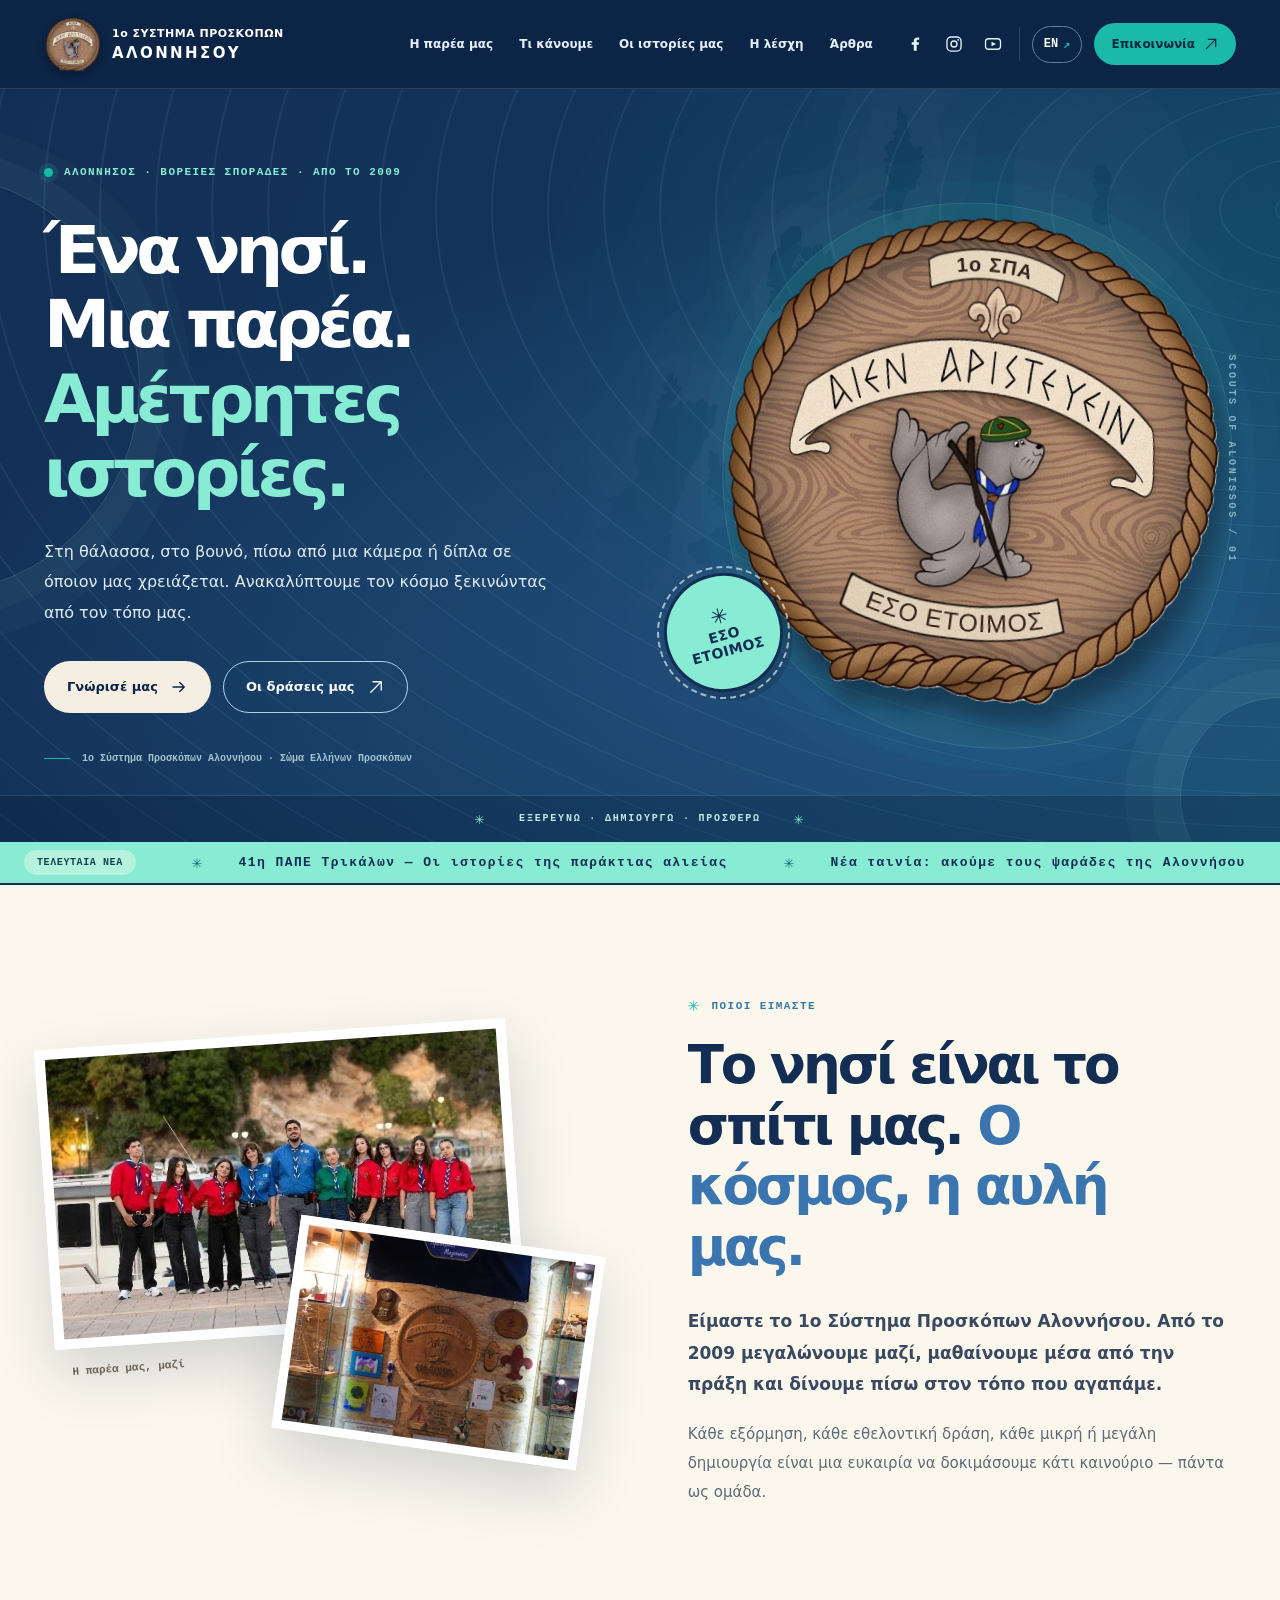
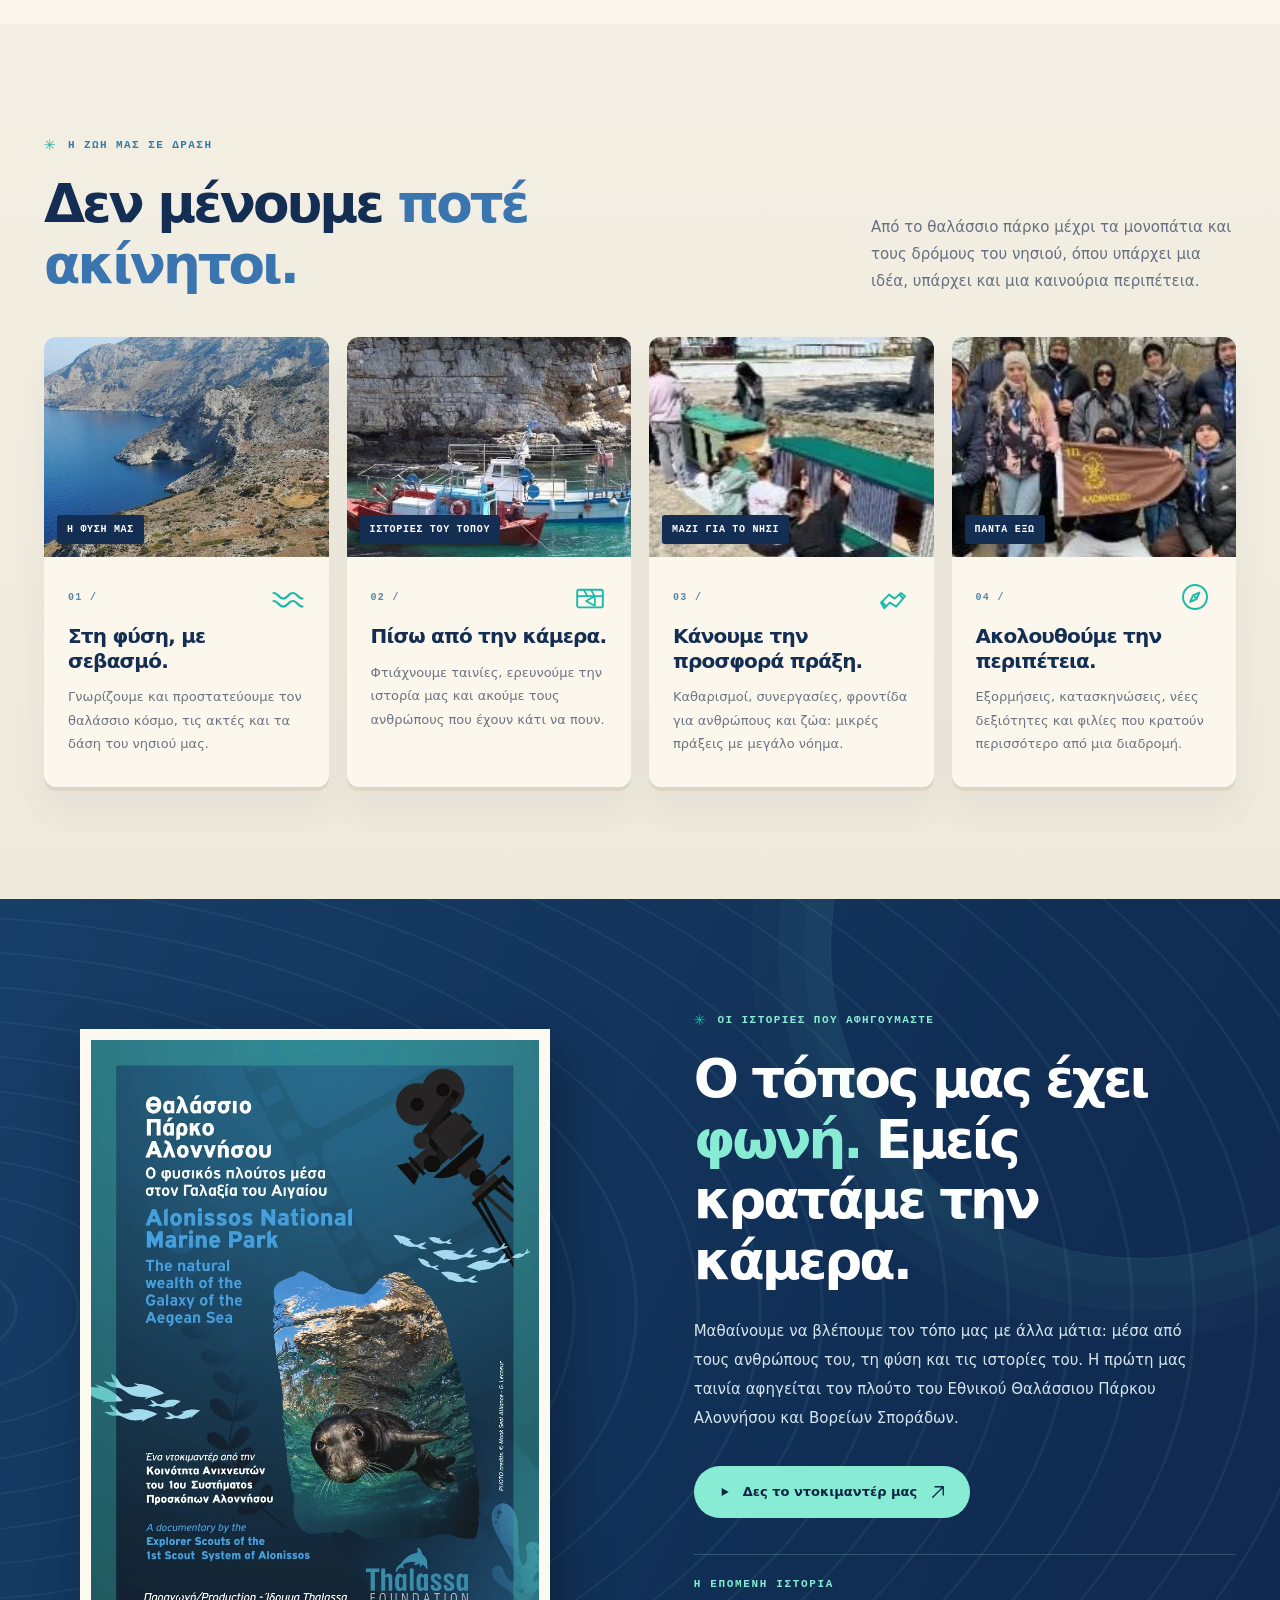
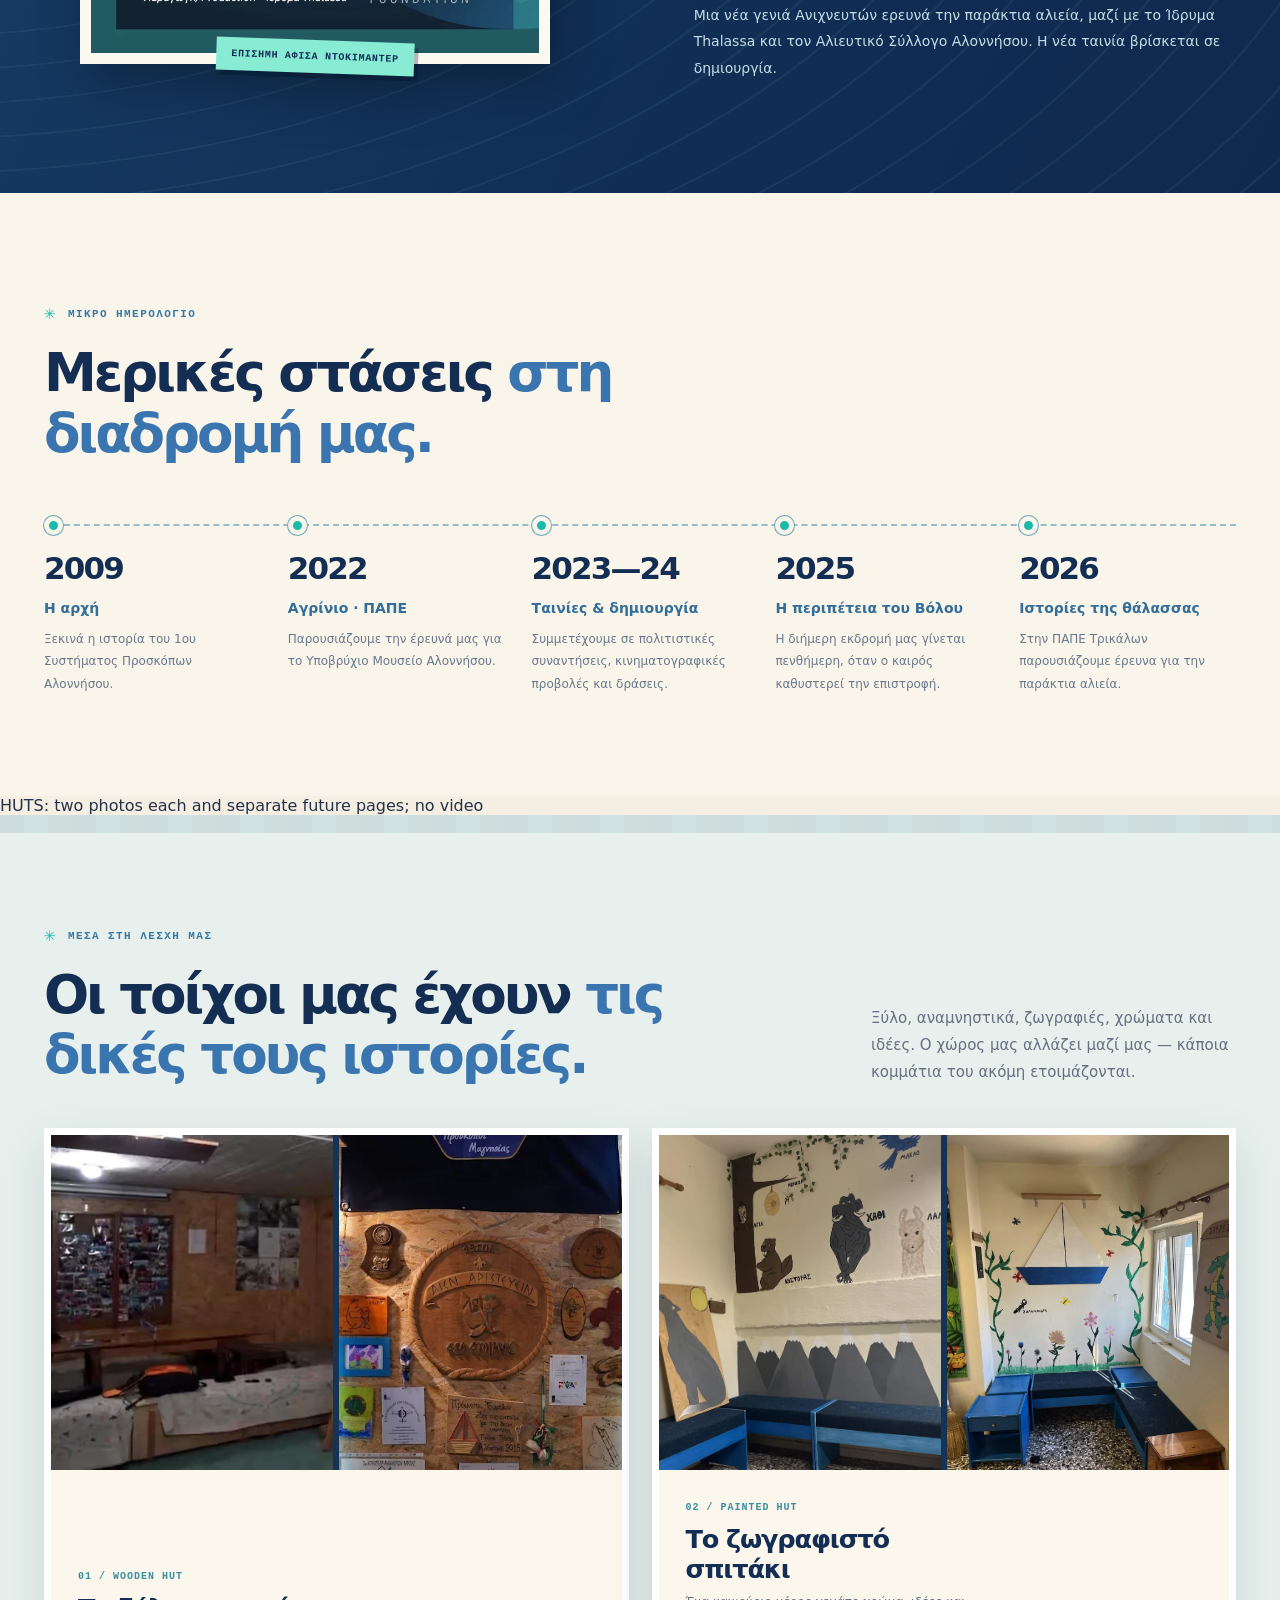
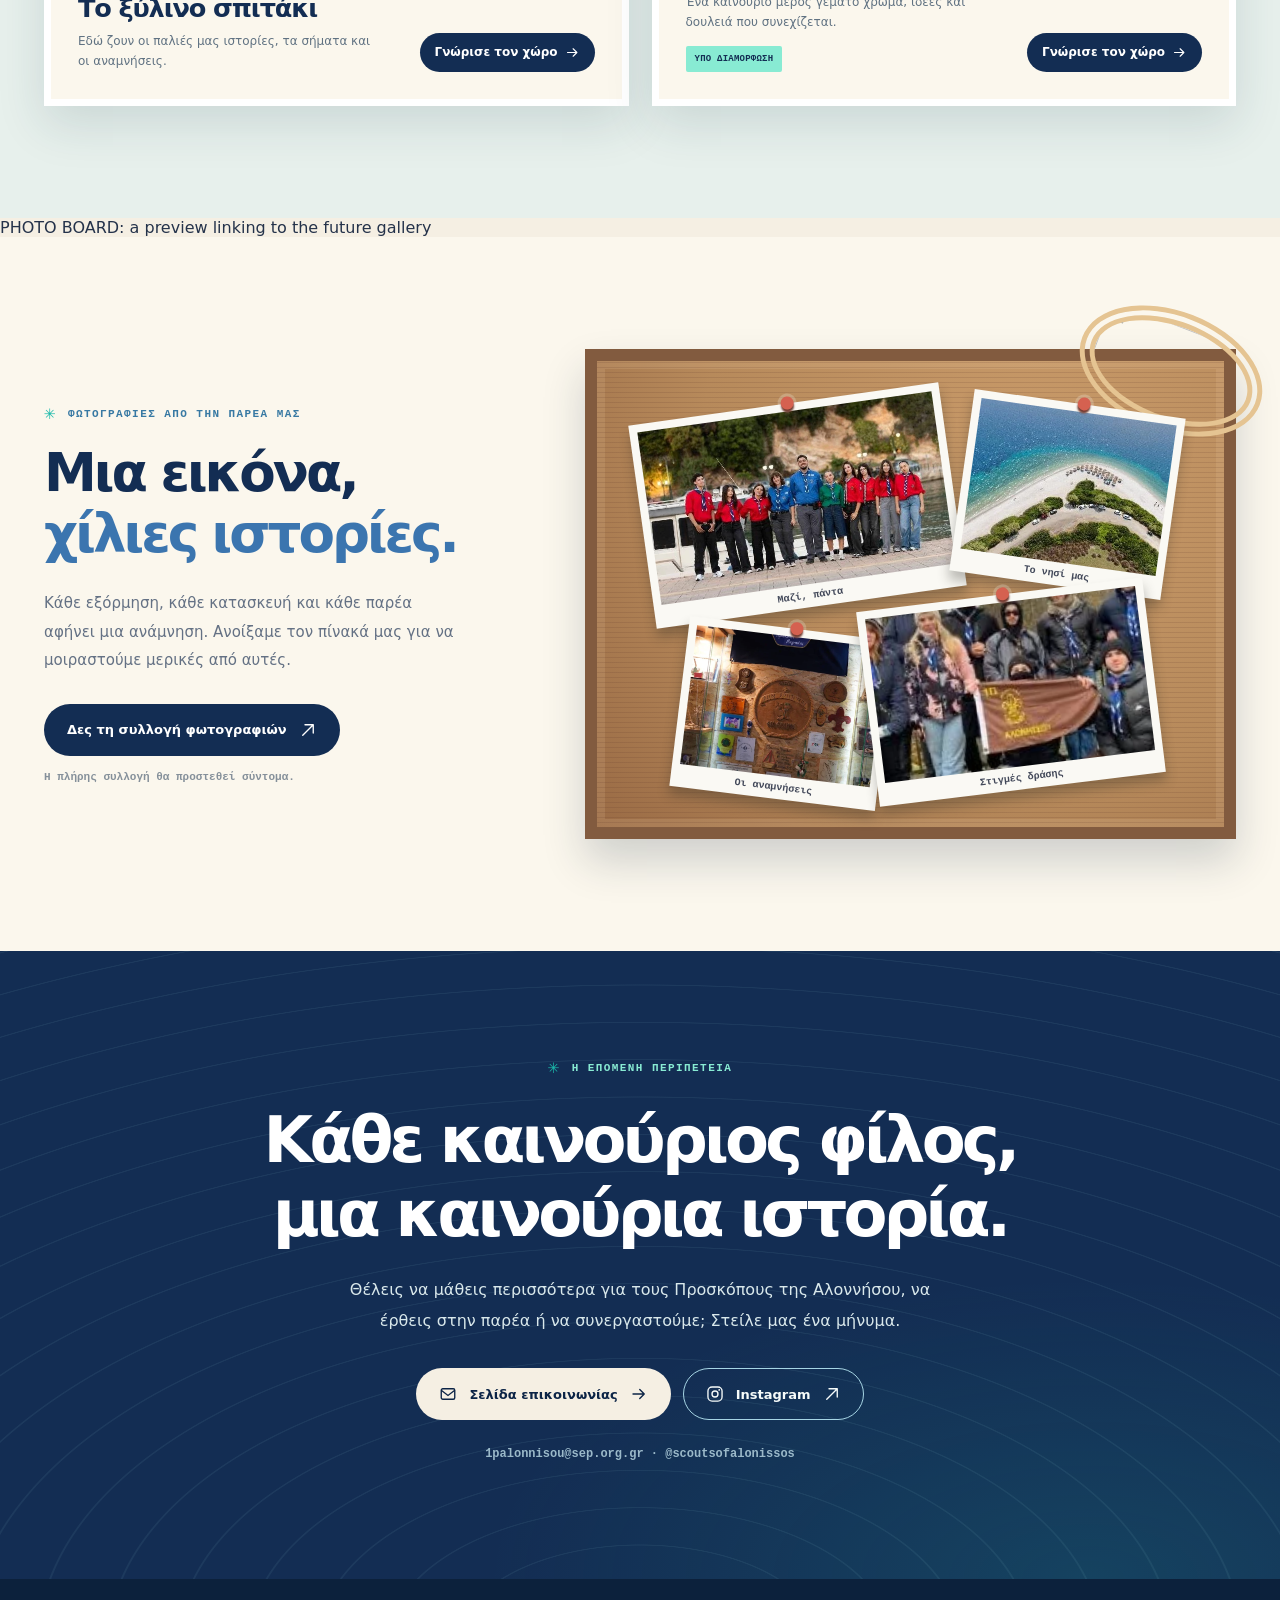
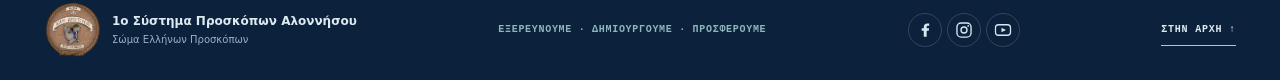
==== commit 6d8c092d: "Update index.html" ====
--- a/index.html
+++ b/index.html
@@ -618,7 +618,10 @@
 <div class="container poster-grid gallery-preview-grid">
 <div class="poster-content reveal"><p class="section-kicker"><span class="kicker-star">✳</span><span data-i18n="galleryKicker">ΦΩΤΟΓΡΑΦΙΕΣ ΑΠΟ ΤΗΝ ΠΑΡΕΑ ΜΑΣ</span></p><h2 class="section-title" data-i18n="galleryTitle" id="poster-heading">Μια εικόνα, <em>χίλιες ιστορίες.</em></h2><p data-i18n="galleryDesc">Κάθε εξόρμηση, κάθε κατασκευή και κάθε παρέα αφήνει μια ανάμνηση. Ανοίξαμε τον πίνακά μας για να μοιραστούμε μερικές από αυτές.</p><a class="button button-gallery" href="gallery.html"><span data-i18n="galleryCTA">Δες τη συλλογή φωτογραφιών</span><svg aria-hidden="true"><use href="#i-outer-arrow"></use></svg></a><p class="gallery-soon" data-i18n="gallerySoon">Η πλήρης συλλογή θα προστεθεί σύντομα.</p></div>
 <div aria-label="Πίνακας με φωτογραφίες από τη δράση της ομάδας" class="bulletin-board gallery-board reveal">
-<div aria-hidden="true" class="board-rope"></div>
+<img src="assets/fleur-de-lys.png"
+     class="board-rope"
+     alt=""
+     aria-hidden="true">
 <figure class="gallery-polaroid gallery-shot-one"><span class="poster-pin"></span><img alt="Ομαδική φωτογραφία των Προσκόπων Αλοννήσου" height="364" loading="lazy" src="assets/scouts-group.webp" width="545"/><figcaption data-i18n="galleryCaption1">Μαζί, πάντα</figcaption></figure>
 <figure class="gallery-polaroid gallery-shot-two"><span class="poster-pin"></span><img alt="Το γαλάζιο της ακτής της Αλοννήσου" height="332" loading="lazy" src="assets/beach.webp" width="331"/><figcaption data-i18n="galleryCaption2">Το νησί μας</figcaption></figure>
 <figure class="gallery-polaroid gallery-shot-three"><span class="poster-pin"></span><img alt="Προσκοπικές αναμνήσεις και ξύλινο έμβλημα" height="453" loading="lazy" src="assets/heritage-wall.webp" width="680"/><figcaption data-i18n="galleryCaption3">Οι αναμνήσεις</figcaption></figure>
@@ -770,4 +773,4 @@
   }
 })();
 </script></body>
-</html>+</html>
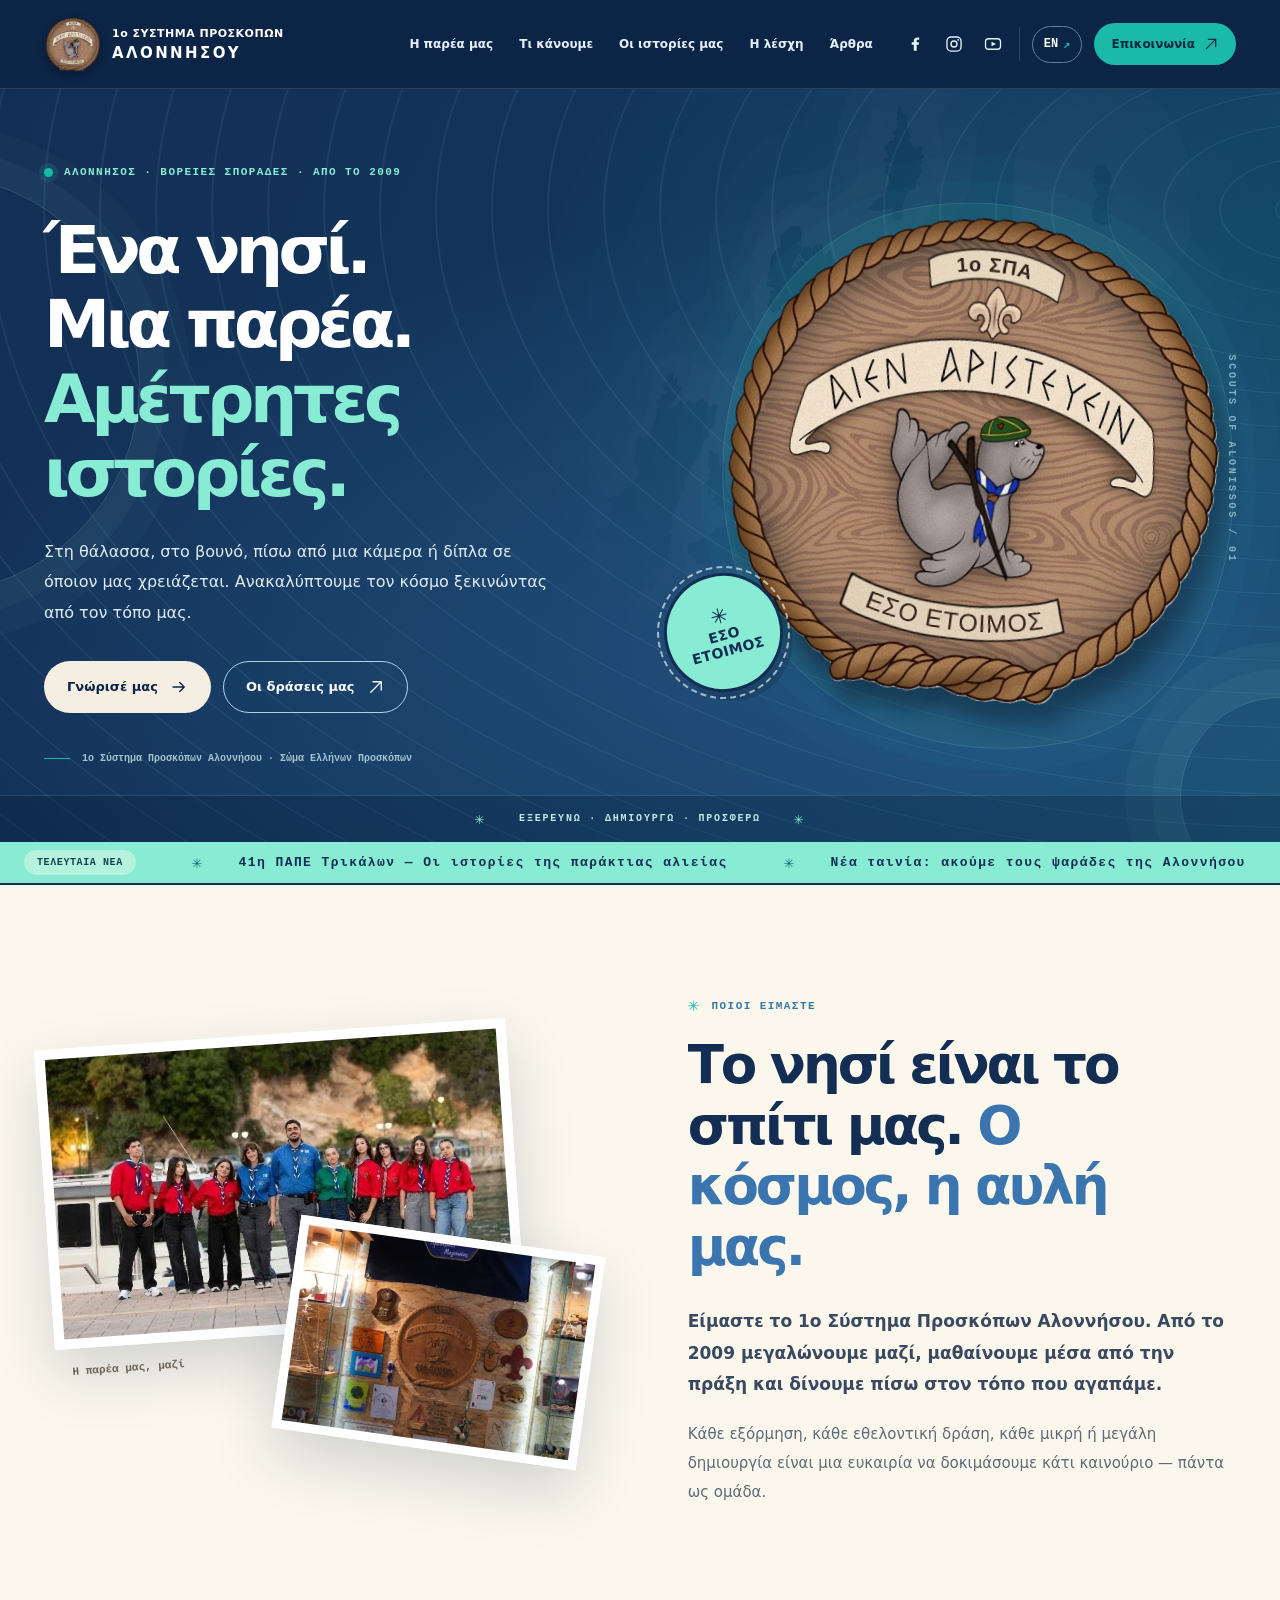
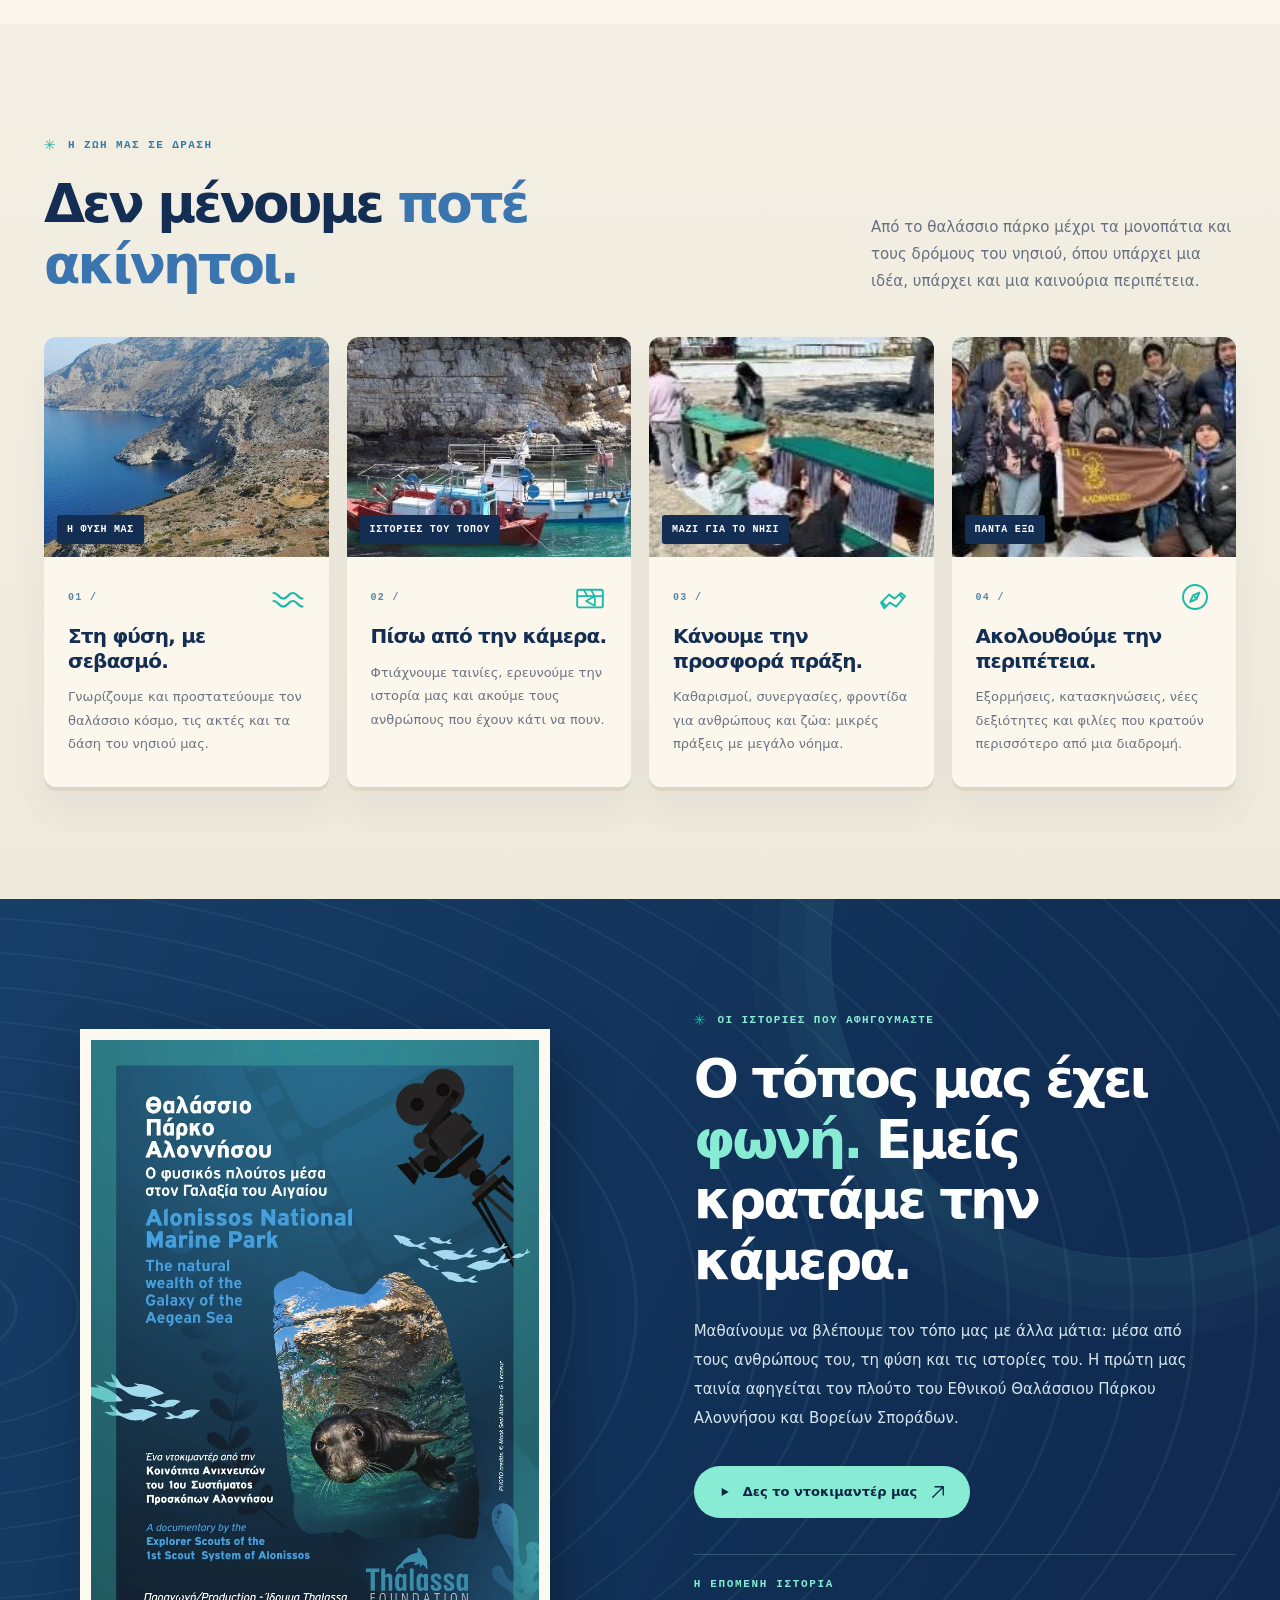
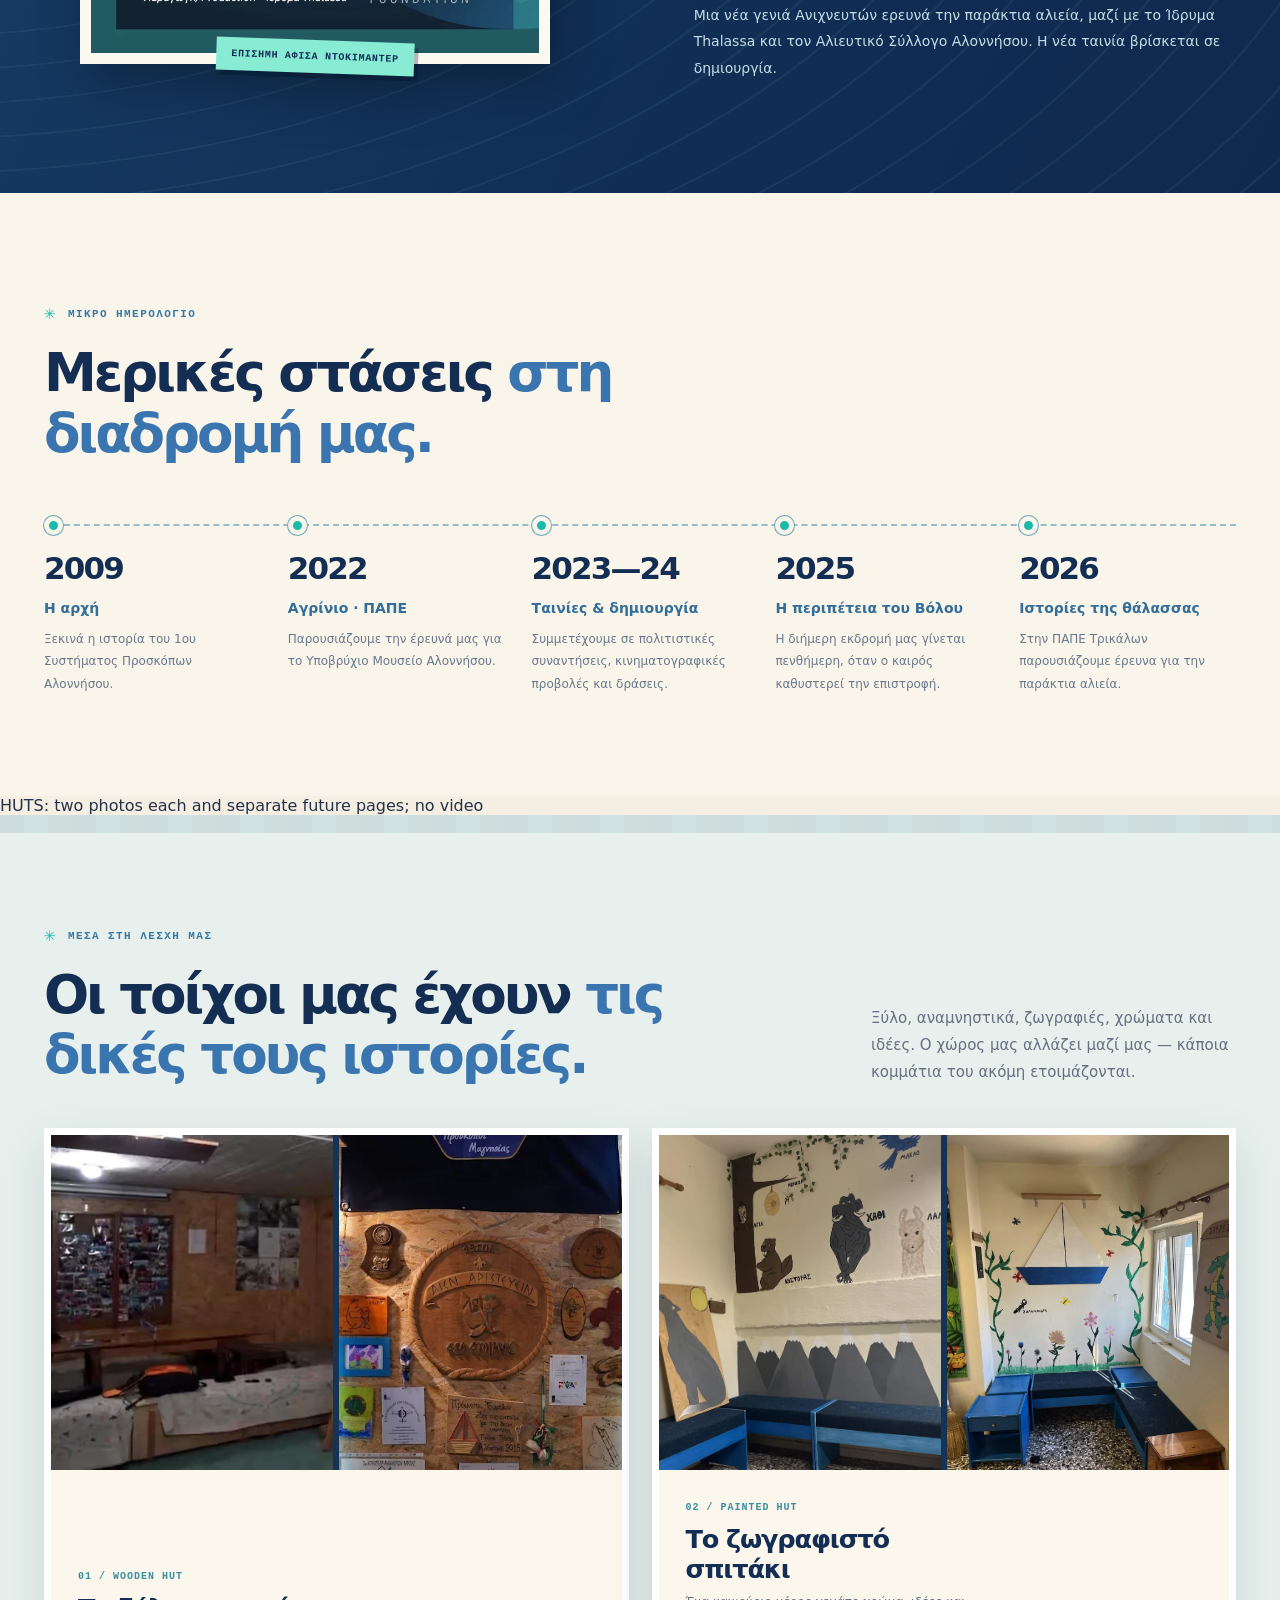
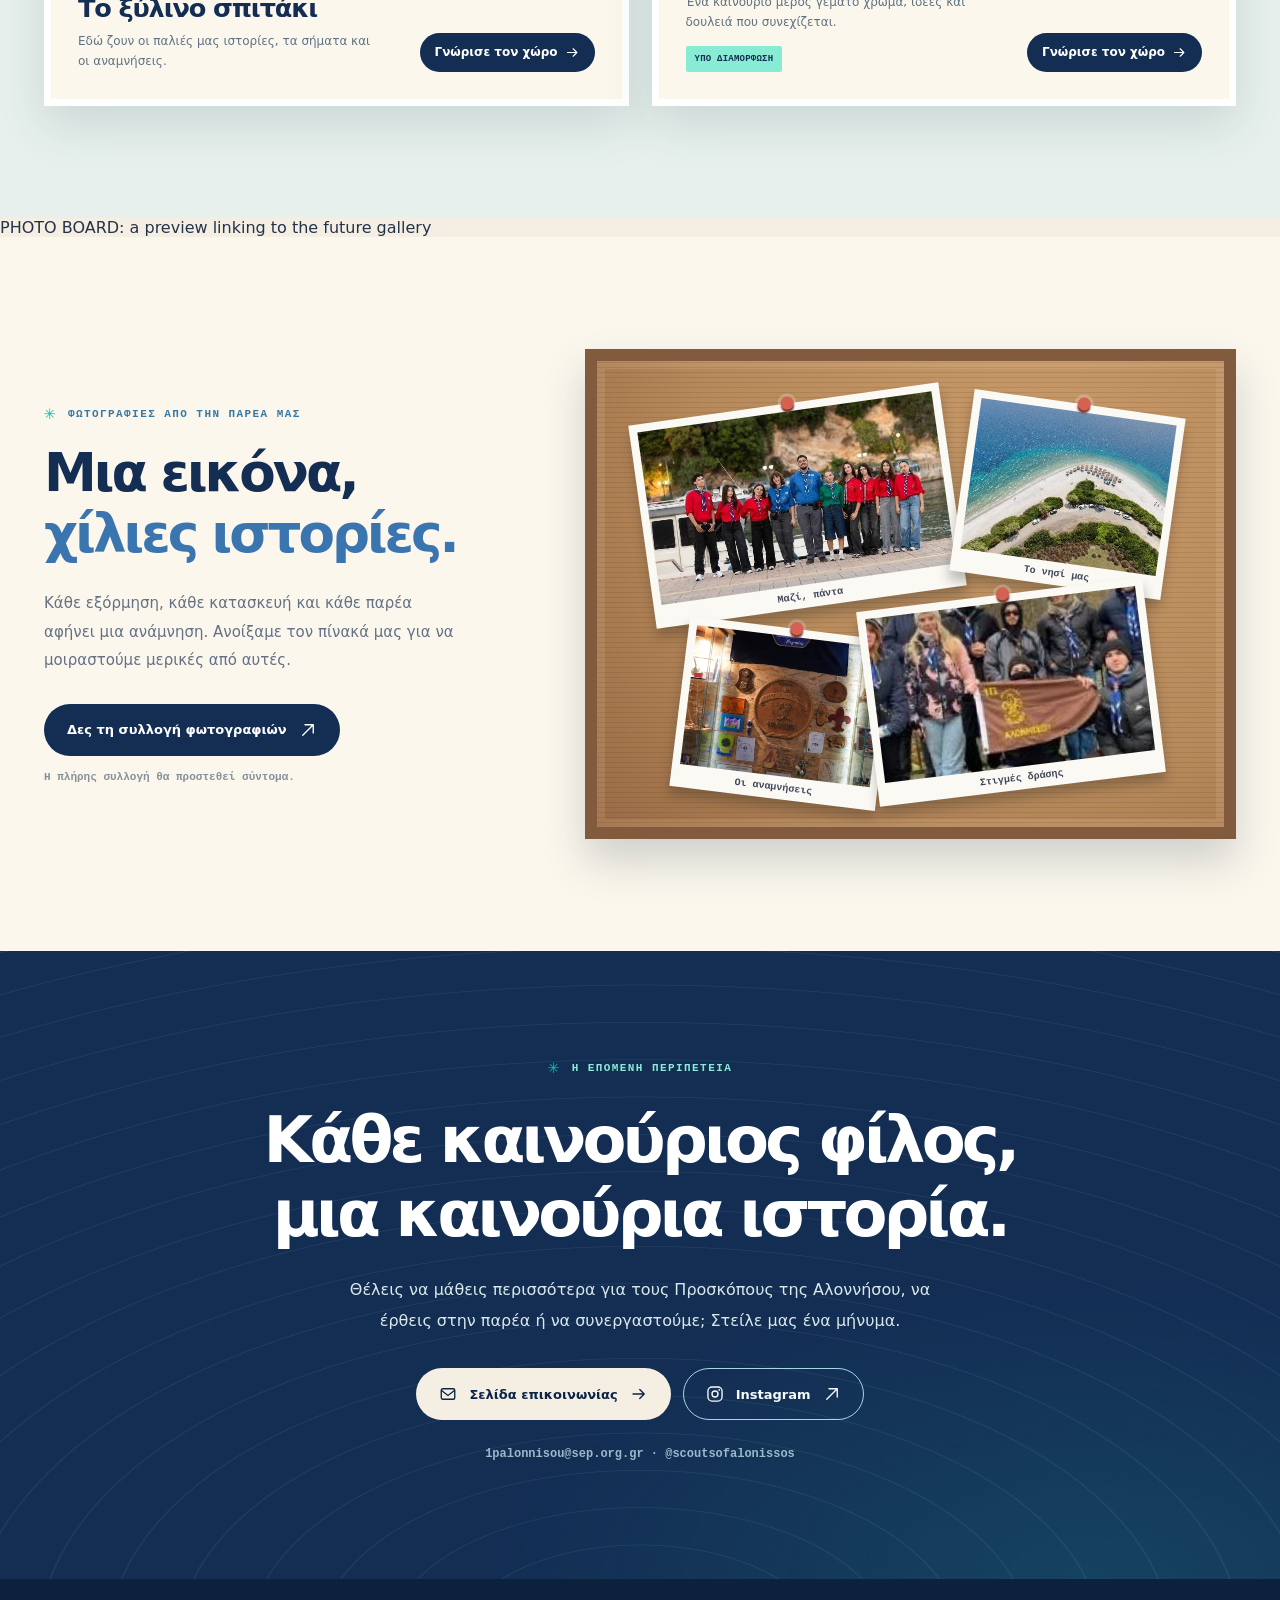
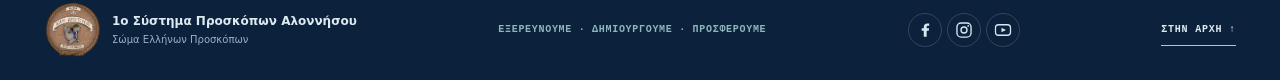
==== commit 2ec820c2: "Refactor board-rope styles in index.html" ====
--- a/index.html
+++ b/index.html
@@ -206,7 +206,7 @@
 .pin-dot{display:inline-block;width:16px;height:16px;border-radius:50%;background:#e47b60;box-shadow:0 0 0 4px #f9e6c9}
 .bulletin-board{background:linear-gradient(145deg,#d5ac7e,#ae7b50);box-shadow:inset 0 0 0 12px rgba(119,74,37,.3),0 22px 40px rgba(20,41,64,.19);border:12px solid #8d6443;position:relative;min-height:520px;display:flex;align-items:center;justify-content:center;gap:28px;padding:40px 40px 28px}
 .bulletin-board:before{content:'';position:absolute;inset:0;opacity:.15;background:repeating-linear-gradient(0deg,transparent 0 4px,#5b3229 4.5px 5px)}
-.board-rope{position:absolute;right:-42px;top:-50px;height:120px;width:190px;border:15px double #e5c492;border-radius:50%;transform:rotate(21deg);pointer-events:none}
+.board-rope {position: absolute; top: -35px; right: -25px; width: 90px; height: auto; z-index: 5; pointer-events: none; filter: drop-shadow(2px 4px 3px rgba(0,0,0,0.2));}
 .pinned-poster{position:relative;z-index:1;background:#fff;padding:8px 8px 17px;box-shadow:0 12px 18px rgba(40,39,33,.27);width:46%;min-width:0}
 .pinned-poster img{height:370px;width:100%;object-fit:cover;object-position:top}
 .pinned-poster figcaption{font:900 10px var(--mono);color:#3b4050;padding:10px 4px 0;text-align:center}
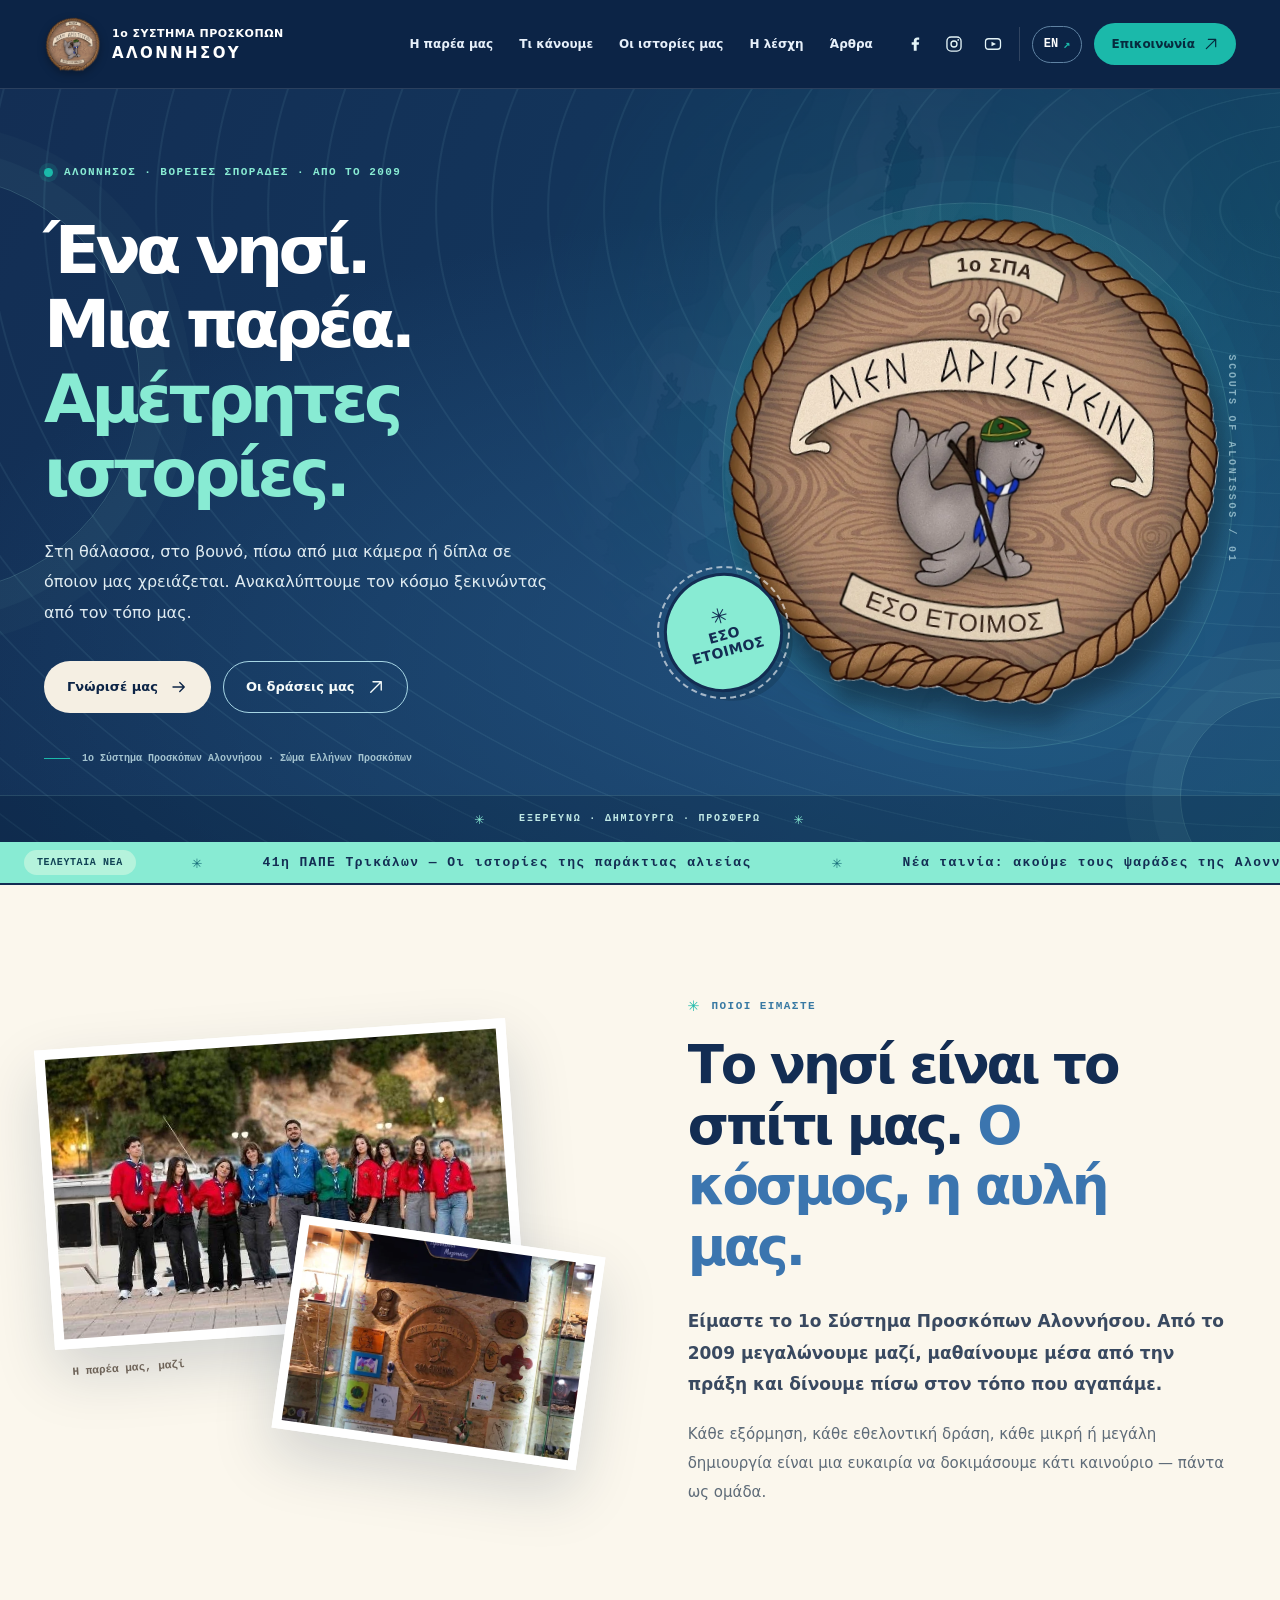
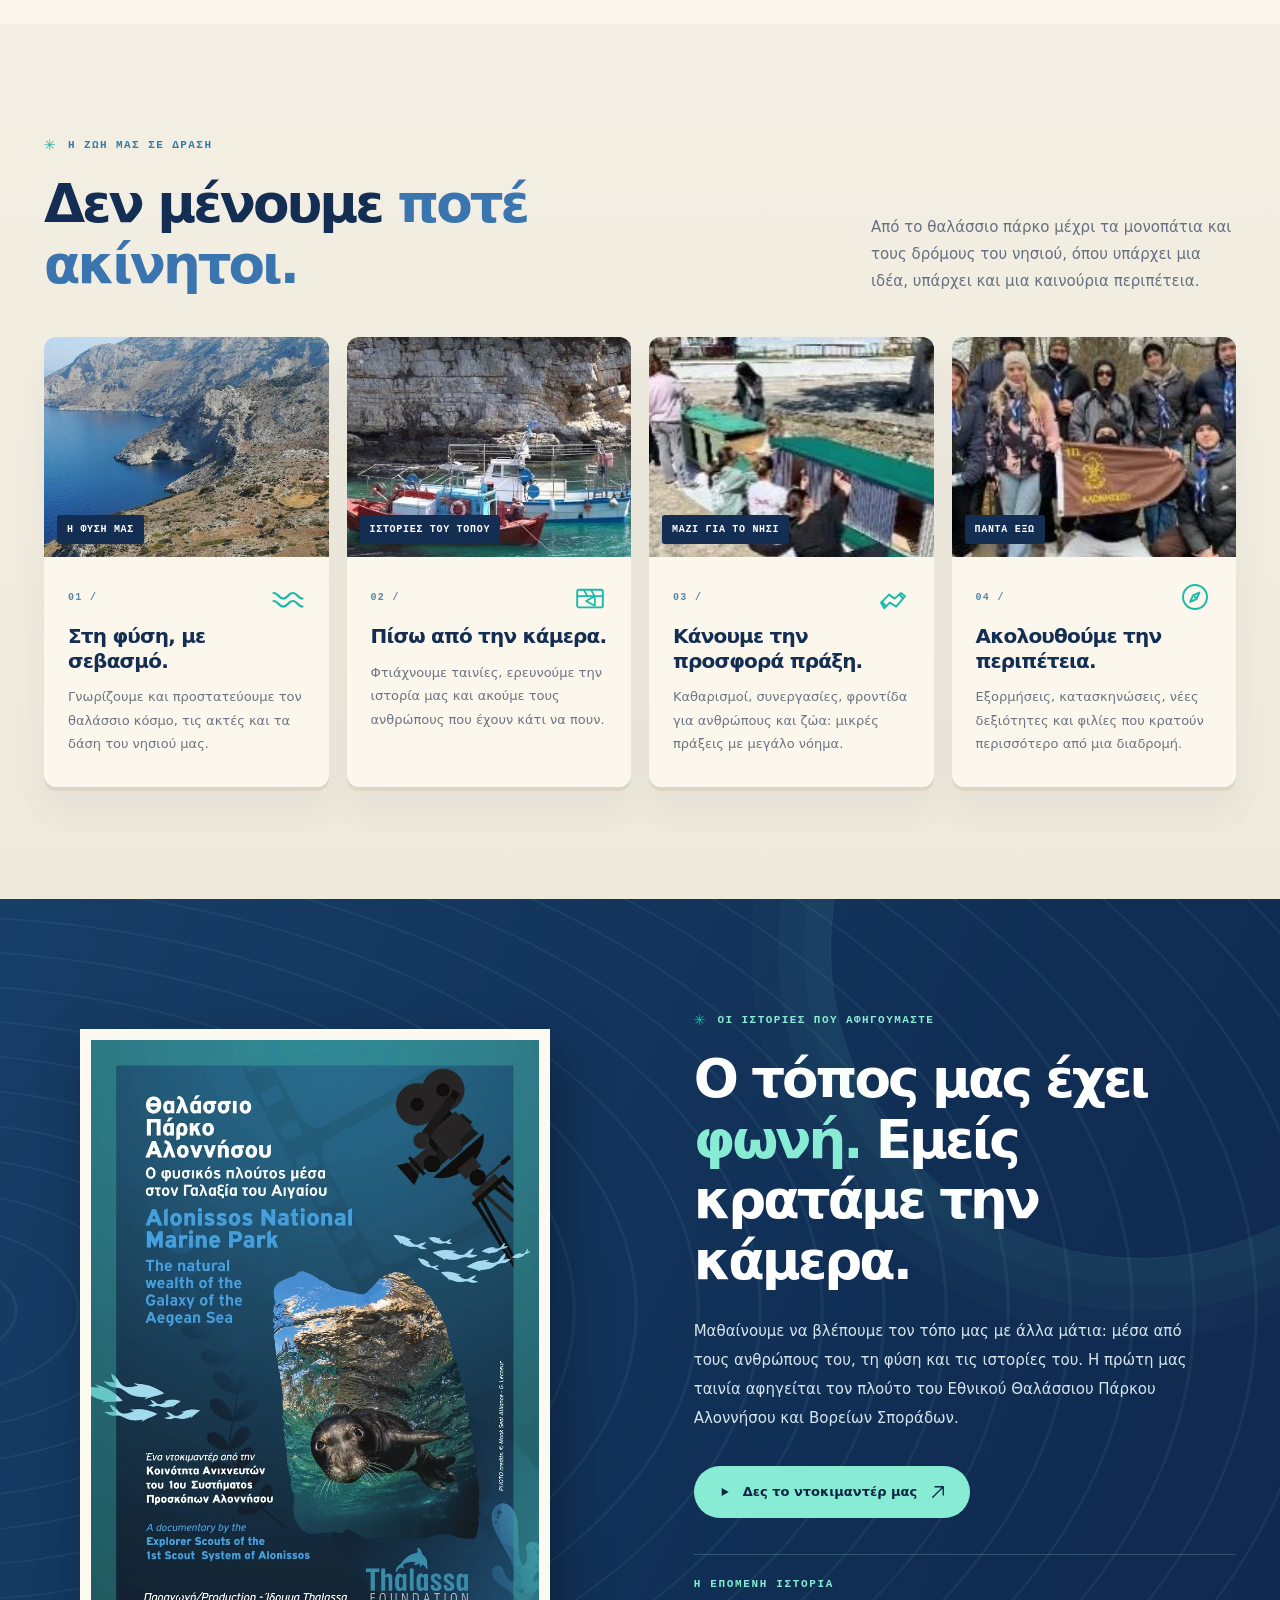
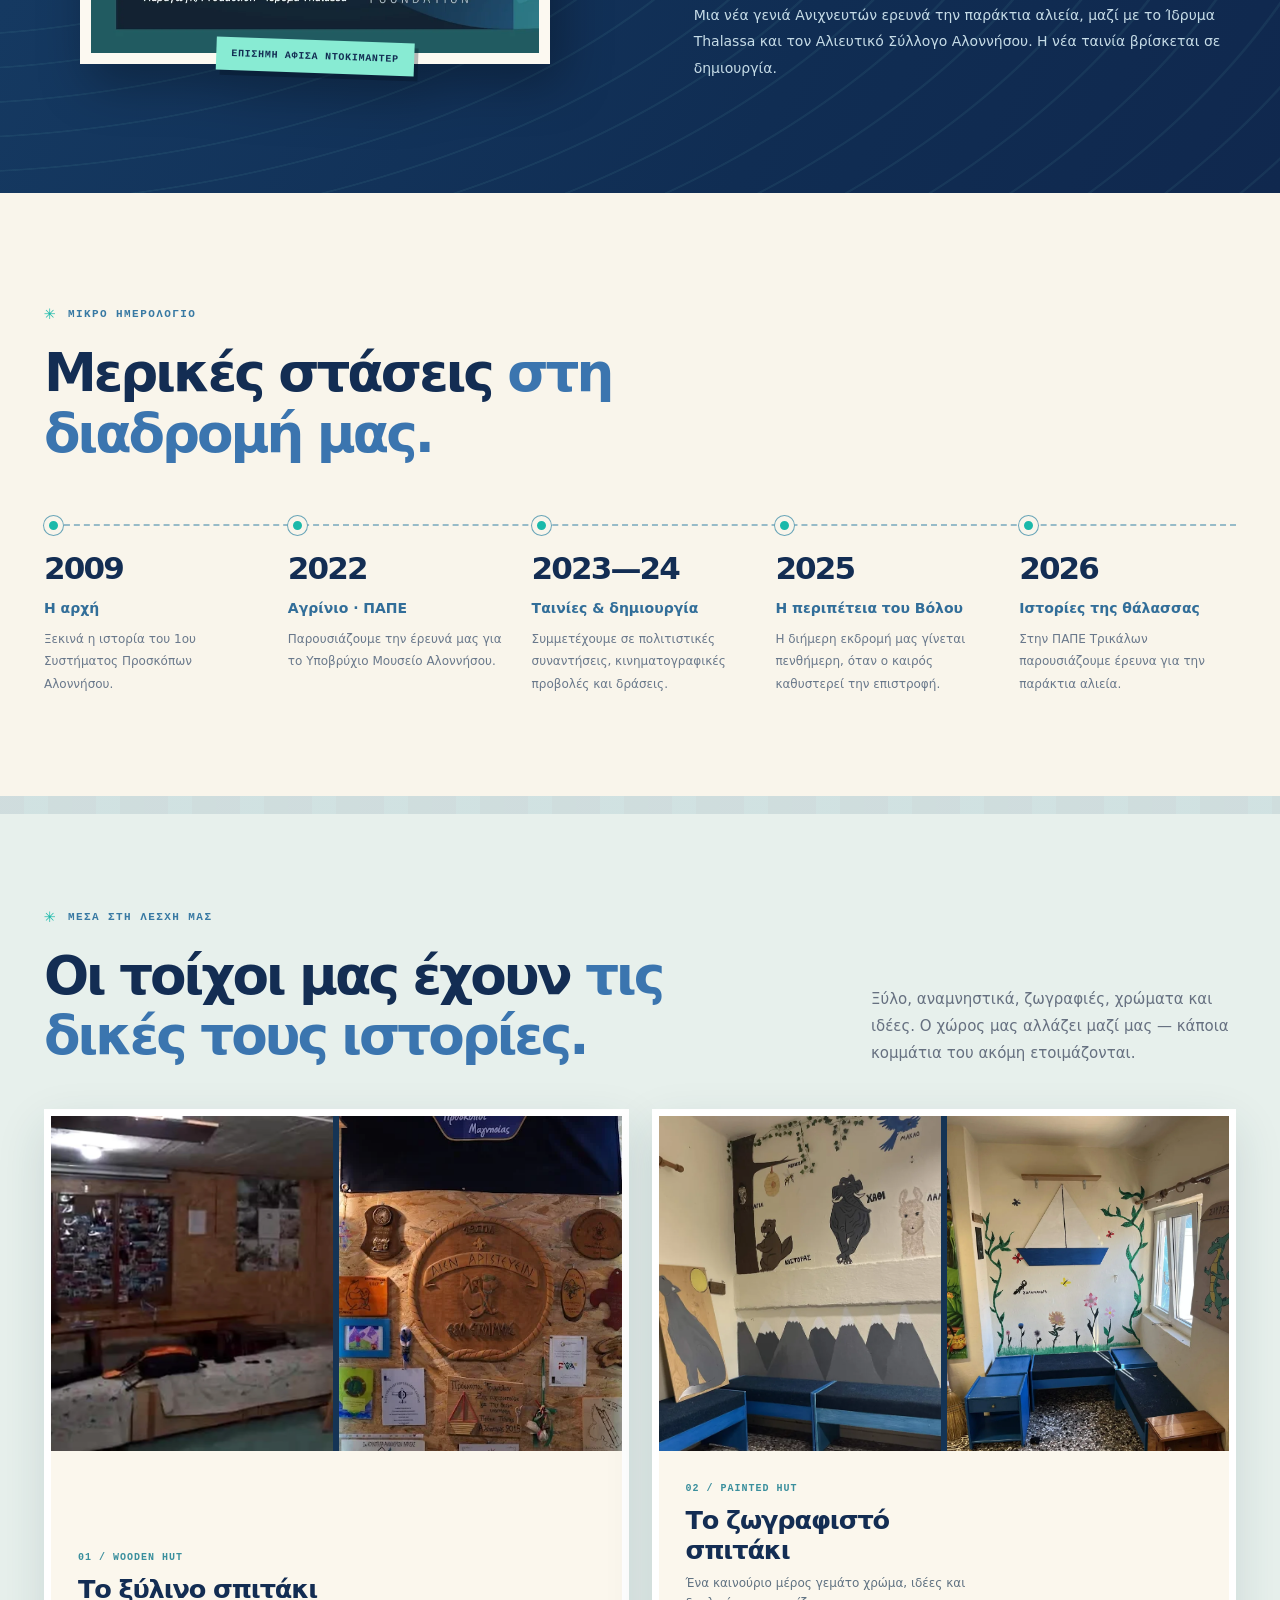
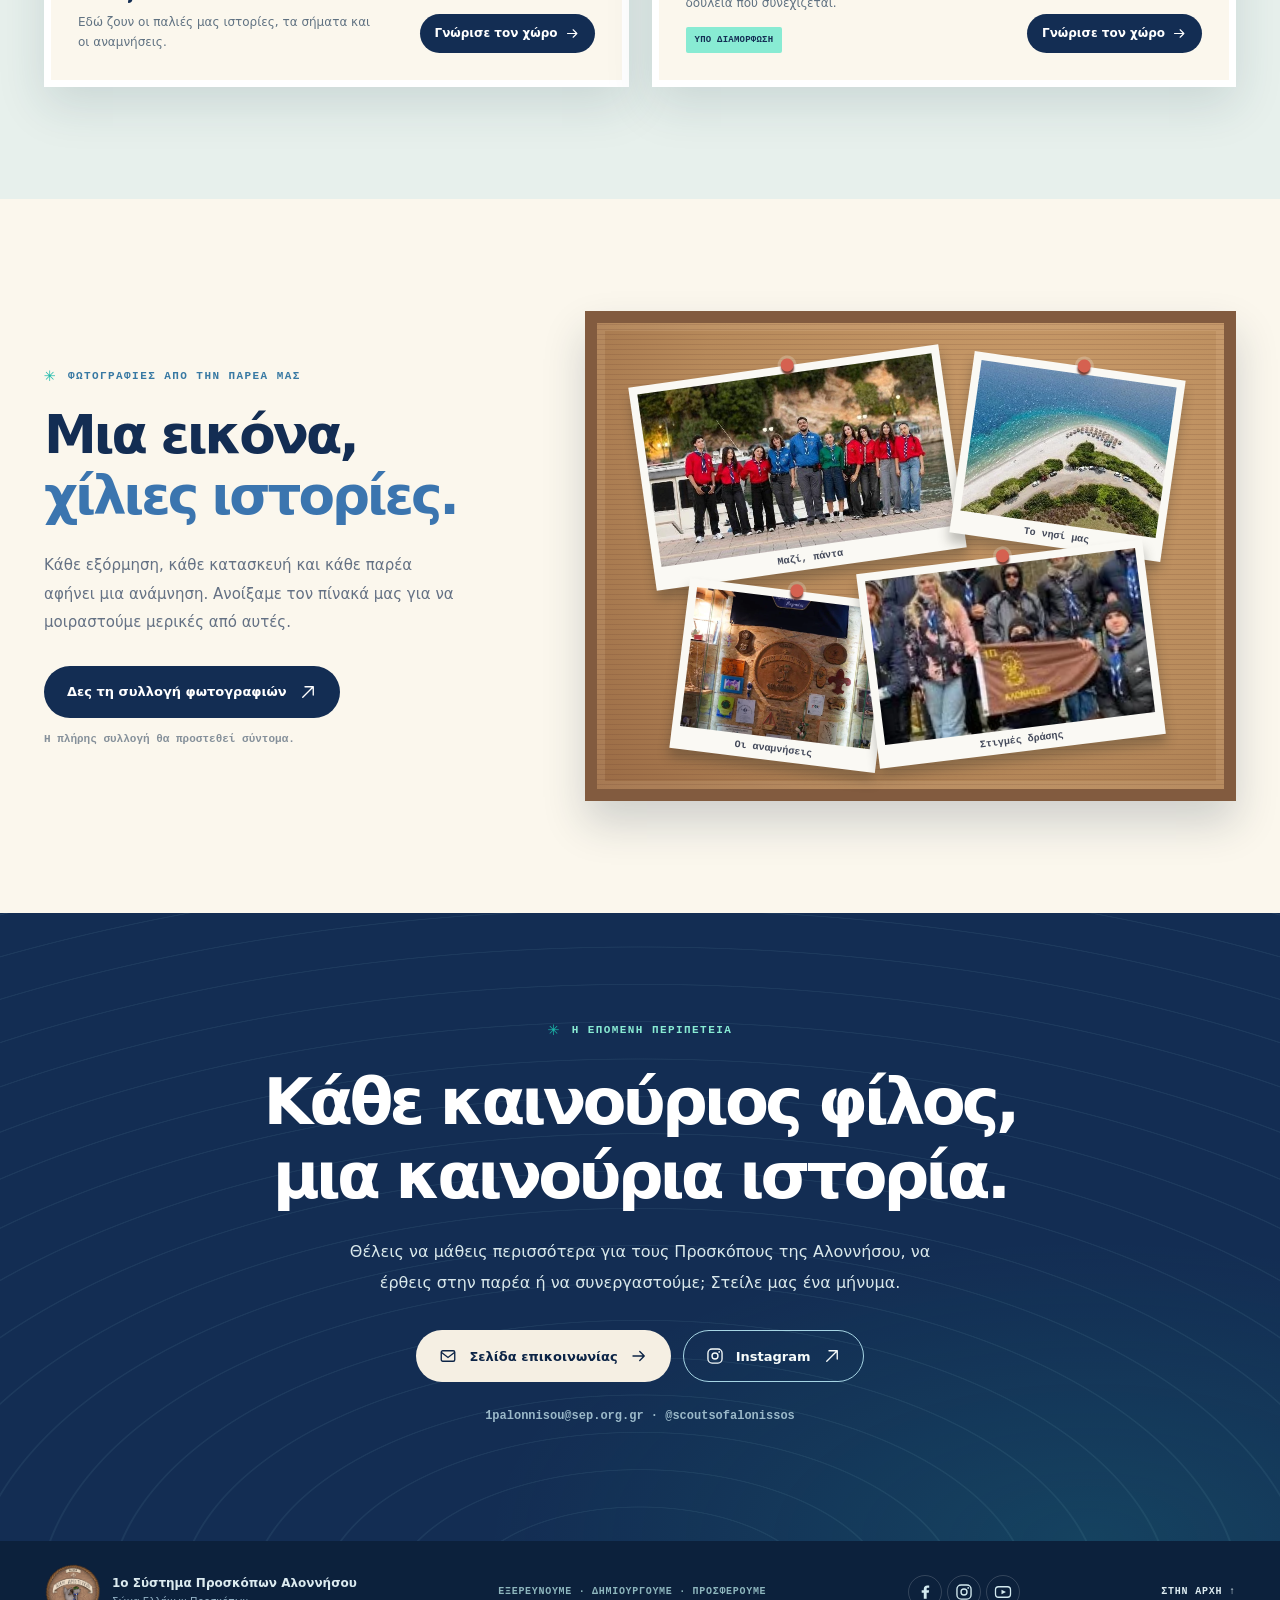
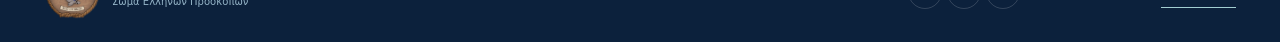
==== commit 5996ac49: "Add files via upload" ====
--- a/index.html
+++ b/index.html
@@ -1,729 +1,2867 @@
 <!doctype html>
 <html lang="el">
-<head>
-<meta charset="utf-8"/>
-<meta content="width=device-width, initial-scale=1" name="viewport"/>
-<meta content="#142d53" name="theme-color"/>
-<meta content="1ο Σύστημα Προσκόπων Αλοννήσου. Μια παρέα που εξερευνά, δημιουργεί και προσφέρει στο νησί της από το 2009." name="description"/>
-<meta content="website" property="og:type"/>
-<meta content="1ο Σύστημα Προσκόπων Αλοννήσου · Έσο Έτοιμος" property="og:title"/>
-<meta content="Ένα νησί. Μια παρέα. Αμέτρητες ιστορίες." property="og:description"/>
-<meta content="assets/seal.webp" property="og:image"/>
-<title>1ο Σύστημα Προσκόπων Αλοννήσου · Έσο Έτοιμος</title>
-<link href="assets/seal.webp" rel="icon" type="image/webp"/>
-<style>:root {
-  --navy:#132d53;
-  --navy-deep:#0c2446;
-  --navy-muted:#224675;
-  --blue:#4175be;
-  --sky:#a0c8ef;
-  --teal:#1bb9aa;
-  --aqua:#88ebd3;
-  --cream:#f5efe3;
-  --paper:#fbf7ed;
-  --cream-mid:#e7dbc5;
-  --ink:#24324a;
-  --wood:#a97650;
-  --muted:#697586;
-  --shadow:0 25px 60px rgba(11,35,66,.17);
-  --radius:16px;
-  --max:1220px;
-  --font: 'Trebuchet MS','DejaVu Sans','Segoe UI',Arial,sans-serif;
-  --mono:'Courier New','DejaVu Sans Mono',monospace;
-}
-*{box-sizing:border-box}
-html{scroll-behavior:smooth;scroll-padding-top:89px}
-body{margin:0;background:var(--cream);color:var(--ink);font-family:var(--font);-webkit-font-smoothing:antialiased;overflow-x:hidden}
-a{color:inherit;text-decoration:none}
-button{font:inherit}
-img,svg{display:block;max-width:100%}
-svg{width:24px;height:24px}
-figure,h1,h2,h3,p{margin:0}
-.container{width:min(var(--max),calc(100% - 88px));margin-inline:auto}
-.svg-defs{height:0;width:0;position:absolute;overflow:hidden}
-.skip-link{position:fixed;top:-100px;left:10px;background:var(--paper);color:var(--navy);z-index:100;padding:12px 20px;border:2px solid var(--navy)}
-.skip-link:focus{top:8px}
-:focus-visible{outline:3px solid var(--teal);outline-offset:4px}
-/* header */
-.site-header{background:var(--navy-deep);position:sticky;top:0;z-index:50;border-bottom:1px solid rgba(255,255,255,.13)}
-.header-inner{display:flex;align-items:center;justify-content:space-between;gap:25px;min-height:88px}
-.brand{display:flex;align-items:center;gap:11px;min-width:240px;color:#fff}
-.brand-seal{width:57px;height:57px;object-fit:contain;filter:drop-shadow(0 3px 4px rgba(0,0,0,.3))}
-.brand-text{display:flex;flex-direction:column;gap:4px}
-.brand-text strong{font-size:11px;letter-spacing:.045em;font-weight:900}
-.brand-text small{font-size:15px;letter-spacing:.16em;font-weight:900}
-.desktop-nav{display:flex;align-items:center;gap:26px;margin-left:auto}
-.desktop-nav a{color:#e7f0fa;font-size:12px;font-weight:800;position:relative;white-space:nowrap;transition:color .2s}
-.desktop-nav a:after{content:'';position:absolute;left:0;right:100%;height:2px;bottom:-8px;background:var(--aqua);transition:right .25s}
-.desktop-nav a:hover{color:var(--aqua)}
-.desktop-nav a:hover:after{right:0}
-.header-actions{display:flex;align-items:center;gap:12px}
-.language-button{border:1px solid #6083a3;background:transparent;color:#fff;display:flex;align-items:center;gap:5px;border-radius:99px;padding:10px 11px;font-family:var(--mono);font-size:12px;font-weight:bold;cursor:pointer}
-.language-button:hover{border-color:var(--aqua);color:var(--aqua)}
-.language-swap{color:var(--teal);font-size:12px}
-.header-join{display:flex;align-items:center;gap:8px;border-radius:99px;padding:13px 17px;background:var(--teal);color:#062b3e;font-weight:900;font-size:12px;white-space:nowrap;transition:transform .2s,background .2s}
-.header-join svg{width:16px;height:16px}
-.header-join:hover{transform:translateY(-2px);background:var(--aqua)}
-.menu-button{display:none;border:0;background:transparent;color:#fff;padding:12px;cursor:pointer}
-.menu-button span{display:block;width:23px;height:2px;background:currentColor;margin:6px 0;transition:transform .2s}
-.menu-button[aria-expanded='true'] span:first-child{transform:translateY(4px) rotate(45deg)}
-.menu-button[aria-expanded='true'] span:last-child{transform:translateY(-4px) rotate(-45deg)}
-.mobile-nav[hidden]{display:none}
-/* hero */
-.hero{position:relative;isolation:isolate;overflow:hidden;background:radial-gradient(ellipse 1300px 570px at 75% 75%,#23527f 0%,transparent 80%),linear-gradient(114deg,#132e54 0%,#13385e 62%,#146576 125%);color:white;min-height:690px}
-.hero:before{content:'';position:absolute;inset:0;background-image:repeating-radial-gradient(ellipse 470px 280px at 102% 16%, transparent 0 28px, rgba(149,217,223,.14) 29px 30px,transparent 31px 56px);opacity:.56;z-index:-1;pointer-events:none}
-.hero-contours{position:absolute;right:-60px;top:-165px;width:65%;height:850px;opacity:.08;transform:rotate(-11deg);background:url('assets/marine-map.webp') center/cover no-repeat;mask-image:radial-gradient(ellipse at center,#000 30%,transparent 70%);pointer-events:none}
-.hero-bubble{position:absolute;border:1px solid rgba(165,233,217,.2);border-radius:50%;pointer-events:none}
-.bubble-one{width:420px;height:420px;left:-280px;top:85px;box-shadow:0 0 0 26px rgba(165,233,217,.035),0 0 0 51px rgba(165,233,217,.025)}
-.bubble-two{width:200px;height:200px;right:-100px;bottom:-55px;box-shadow:0 0 0 28px rgba(165,233,217,.045),0 0 0 55px rgba(165,233,217,.04)}
-.hero-grid{position:relative;display:grid;grid-template-columns:minmax(0,1.1fr) minmax(0,.9fr);gap:15px;align-items:center;min-height:650px;padding-block:63px 76px}
-.hero-copy{position:relative;z-index:3;padding-top:12px}
-.eyebrow,.section-kicker{font:900 11px/1.6 var(--mono);letter-spacing:.13em}
-.hero-eyebrow{display:flex;align-items:center;gap:11px;color:var(--aqua);margin-bottom:31px}
-.eyebrow-dot{width:9px;height:9px;border-radius:50%;background:var(--teal);box-shadow:0 0 0 5px rgba(30,203,173,.15)}
-h1{font-weight:900;letter-spacing:-.072em;font-size:clamp(49px,5.2vw,74px);line-height:1.12;max-width:760px}
-h1 em{font-style:normal;color:var(--aqua);letter-spacing:-.065em;white-space:normal}
-.hero-description{color:#dfebf1;font-size:16px;line-height:1.9;max-width:520px;margin-top:26px}
-.hero-buttons,.contact-actions{display:flex;align-items:center;gap:12px;flex-wrap:wrap;margin-top:33px}
-.button{display:inline-flex;align-items:center;justify-content:center;gap:12px;border:1px solid transparent;min-height:52px;border-radius:100px;padding:14px 22px;font-size:13px;font-weight:900;white-space:nowrap;transition:transform .2s,background .2s,border-color .2s}
-.button svg{width:18px;height:18px;flex-shrink:0}
-.button:hover{transform:translateY(-3px)}
-.button-cream{background:var(--cream);color:var(--navy-deep)}
-.button-cream:hover{background:#fff}
-.button-outline{border-color:#a6d5e4;color:#f6fbfa;background:transparent}
-.button-outline:hover{background:rgba(255,255,255,.12)}
-.button-mint{background:var(--aqua);color:var(--navy-deep)}
-.button-mint:hover{background:#beffe9}
-.hero-note{display:flex;align-items:center;gap:12px;font:700 10px/1.4 var(--mono);color:#a5c4d0;margin-top:39px}
-.hero-note-line{width:26px;height:1px;background:var(--teal);flex:none}
-.hero-art{position:relative;display:grid;place-items:center;align-self:stretch;min-height:480px;z-index:2}
-.hero-map-shape{position:absolute;inset:8% 0 2% 3%;border-radius:47% 53% 43% 57%/53% 44% 56% 47%;background:linear-gradient(135deg,rgba(39,188,175,.2),rgba(107,197,197,.07));transform:rotate(-12deg);box-shadow:0 0 0 1px rgba(145,227,211,.19),0 0 0 23px rgba(44,153,165,.05),0 0 0 48px rgba(44,153,165,.035)}
-.hero-seal-shadow{position:absolute;top:72%;left:17%;width:66%;height:80px;background:rgba(0,8,24,.5);border-radius:50%;filter:blur(30px)}
-.hero-seal{width:min(108%,520px);height:auto;position:relative;transform:rotate(6deg);filter:drop-shadow(11px 21px 10px rgba(4,13,25,.35))}
-.hero-side-label{position:absolute;right:-10px;top:50%;transform:translate(43%,-50%) rotate(90deg);font:700 10px var(--mono);letter-spacing:.27em;color:rgba(207,238,245,.6)}
-.hero-sticker{position:absolute;bottom:12%;left:-8%;background:var(--aqua);color:var(--navy);border:3px solid var(--navy);outline:2px dashed rgba(255,255,255,.6);outline-offset:5px;width:119px;height:119px;border-radius:50%;display:flex;flex-direction:column;align-items:center;justify-content:center;transform:rotate(-15deg);box-shadow:7px 11px 0 rgba(7,22,38,.18)}
-.hero-sticker span{font-size:21px;line-height:1}
-.hero-sticker strong{font-size:14px;text-align:center;line-height:1.15;letter-spacing:.025em}
-.hero-bottomline{position:absolute;bottom:0;left:0;right:0;background:rgba(3,22,45,.23);border-top:1px solid rgba(176,237,240,.15);display:flex;align-items:center;justify-content:center;gap:33px;padding:13px 12px;color:#c1e9e6;font:700 10px var(--mono);letter-spacing:.18em}
-.hero-bottomline span:first-child,.hero-bottomline span:last-child{font-size:16px;color:var(--aqua)}
-.ribbon{background:var(--aqua);color:var(--navy);overflow:hidden;height:43px;display:flex;align-items:center;border-bottom:2px solid var(--navy)}
-.ribbon-track{white-space:nowrap;min-width:max-content;animation:ribbon 35s linear infinite;font:900 13px var(--mono);letter-spacing:.11em}
-.ribbon-track span{margin-inline:24px}
-@keyframes ribbon{to{transform:translateX(-50%)}}
-/* shared section */
-.section{padding:112px 0}
-.section-kicker{display:flex;gap:11px;align-items:center;color:#3879a3;margin-bottom:19px}
-.kicker-star{color:var(--teal);font-size:19px;line-height:1}
-.section-title{font-size:clamp(38px,4.15vw,59px);line-height:1.14;letter-spacing:-.057em;color:var(--navy);font-weight:900;max-width:750px}
-.section-title em{font-style:normal;color:#3b75af}
-.lead{font-size:17px;line-height:1.85;color:#394960;font-weight:700}
-.body-copy{font-size:15px;line-height:1.95;color:#5e6b78}
-/* about */
-.about-section{background:var(--paper);position:relative}
-.about-grid{display:grid;grid-template-columns:1fr 1fr;gap:8%;align-items:center}
-.about-images{position:relative;min-height:510px}
-.photo-mat{background:white;border:10px solid #fff;box-shadow:var(--shadow);position:absolute}
-.photo-mat img{width:100%;height:100%;object-fit:cover}
-.group-photo{left:0;top:34px;width:86%;height:300px;transform:rotate(-4deg)}
-.group-photo img{object-position:center 48%}
-.photo-caption{position:absolute;bottom:-39px;left:6px;color:#6d6257;font:700 11px var(--mono);white-space:nowrap}
-.wall-photo{width:56%;height:215px;right:0;bottom:23px;transform:rotate(8deg);border-width:9px}
-.photo-paper-sticker{position:absolute;left:15px;bottom:0;background:var(--teal);color:var(--navy);border-radius:50%;width:120px;height:120px;display:flex;flex-direction:column;align-items:center;justify-content:center;text-align:center;transform:rotate(-12deg);box-shadow:5px 5px 0 #d5d8c2}
-.photo-paper-sticker span{font-size:30px;line-height:1;font-weight:900}
-.photo-paper-sticker small{font:900 10px/1.25 var(--mono)}
-.about-content .section-title{margin-bottom:29px}
-.about-content .body-copy{margin-top:19px}
-.about-facts{margin-top:35px;padding-top:24px;border-top:1px solid #dfdaca;display:grid;grid-template-columns:repeat(3,1fr);gap:16px}
-.about-facts>div{display:flex;flex-direction:column;gap:7px}
-.about-facts strong{font-size:37px;line-height:1;color:var(--navy)}
-.about-facts span{font:800 10px/1.5 var(--mono);color:#607180}
-/* activities */
-.activity-section{background:linear-gradient(180deg,#f4efe4,#ede9db)}
-.section-heading-row,.clubhouse-head{display:flex;justify-content:space-between;align-items:end;gap:40px;margin-bottom:42px}
-.section-aside{font-size:15px;line-height:1.8;max-width:365px;color:#667080}
-.activity-grid{display:grid;grid-template-columns:repeat(4,minmax(0,1fr));gap:18px}
-.activity-card{border-radius:12px;background:var(--paper);box-shadow:0 4px 0 #ded5c7,0 22px 35px rgba(26,50,76,.045);overflow:hidden;transition:transform .25s,box-shadow .25s}
-.activity-card:hover{transform:translateY(-8px) rotate(-.4deg);box-shadow:0 6px 0 #ded5c7,0 25px 45px rgba(26,50,76,.14)}
-.activity-image{height:220px;position:relative;overflow:hidden;background:#8cc3d3}
-.activity-image img{height:100%;width:100%;object-fit:cover;transition:transform .35s}
-.activity-card:hover .activity-image img{transform:scale(1.07)}
-.activity-give img,.activity-adventure img{filter:saturate(.9)}
-.image-tag{position:absolute;left:13px;bottom:13px;background:var(--navy);color:white;font:900 10px var(--mono);letter-spacing:.07em;padding:9px 10px;border-radius:3px}
-.activity-card-copy{position:relative;padding:28px 24px 32px}
-.activity-number{font:900 10px var(--mono);color:#5986a0;letter-spacing:.13em}
-.activity-card-copy>svg{position:absolute;right:25px;top:24px;width:32px;height:32px;color:var(--teal)}
-.activity-card h3{font-size:20px;line-height:1.22;letter-spacing:-.04em;color:var(--navy);margin:20px 0 12px}
-.activity-card p{font-size:13px;line-height:1.8;color:#6c7481}
-/* films */
-.films-section{padding:112px 0;background:linear-gradient(116deg,#173e67 0%,#102d53 68%,#10284e 100%);color:#edf5f4;position:relative;overflow:hidden;isolation:isolate}
-.films-section:before{content:'';position:absolute;inset:0;background:repeating-radial-gradient(ellipse 380px 210px at -6% 46%,transparent 0 29px,rgba(130,231,211,.1) 30px 32px,transparent 33px 62px);opacity:.65;z-index:-1}
-.films-decor{position:absolute;right:-170px;top:-260px;height:620px;width:620px;border-radius:50%;border:1px solid rgba(132,231,211,.12);box-shadow:0 0 0 26px rgba(132,231,211,.025),0 0 0 52px rgba(132,231,211,.027),0 0 0 79px rgba(132,231,211,.02)}
-.films-layout{display:grid;grid-template-columns:1fr 1fr;gap:9%;align-items:center}
-.film-visual{height:575px;position:relative}
-.film-map-window{position:absolute;inset:0 19% 7% 0;overflow:hidden;clip-path:polygon(12% 0,91% 0,100% 15%,100% 100%,0 100%,0 13%);box-shadow:var(--shadow);border:9px solid rgba(255,255,255,.17)}
-.film-map-window img{width:100%;height:100%;object-fit:cover}
-.film-picture{position:absolute;border:7px solid white;box-shadow:0 14px 27px rgba(0,0,0,.27);border-radius:50%;overflow:hidden;background:var(--blue)}
-.film-picture img{width:100%;height:100%;object-fit:cover}
-.film-picture-top{width:235px;height:235px;right:0;top:60px}
-.film-picture-bottom{width:170px;height:170px;right:13px;bottom:26px}
-.film-label{position:absolute;left:30px;bottom:25px;background:var(--navy);color:white;padding:17px 22px;font:900 15px/1.27 var(--mono);letter-spacing:.04em;transform:rotate(-3deg);box-shadow:6px 6px 0 var(--aqua)}
-.light-kicker{color:var(--aqua)}
-.inverse-title{color:#fff;max-width:570px;margin-bottom:25px}
-.inverse-title em{color:var(--aqua)}
-.film-content>p:not(.section-kicker):not(.film-secondary-label):not(.film-secondary-body){font-size:15px;line-height:1.95;color:#d5e5ec;max-width:520px}
-.film-content .button{margin-top:32px}
-.film-content .play-inline{width:14px;height:14px}
-.film-divider{height:1px;background:rgba(169,225,227,.21);margin-top:36px;margin-bottom:23px}
-.film-secondary-label{font:900 11px var(--mono);letter-spacing:.15em;color:var(--aqua);margin-bottom:12px}
-.film-secondary-body{font-size:14px;line-height:1.9;color:#c6dce7}
-/* timeline */
-.timeline-section{background:#f9f5eb;padding-bottom:100px}
-.timeline-head{margin-bottom:50px}
-.timeline-track{display:grid;grid-template-columns:repeat(5,minmax(0,1fr));gap:27px;position:relative}
-.timeline-track:before{content:'';position:absolute;top:9px;left:0;right:0;border-top:2px dashed #97bbc8}
-.timeline-item{position:relative;padding-top:35px}
-.timeline-dot{position:absolute;top:1px;left:0;width:19px;height:19px;border:5px solid #f9f5eb;box-shadow:0 0 0 1px #69a5b8;background:var(--teal);border-radius:50%;z-index:1}
-.timeline-item>strong{display:block;font-size:31px;letter-spacing:-.06em;color:var(--navy);font-weight:900}
-.timeline-item h3{font-size:14px;color:#326e99;line-height:1.5;margin:12px 0 9px;font-weight:900}
-.timeline-item p{font-size:12px;line-height:1.9;color:#69788b}
-/* clubhouse */
-.clubhouse-section{background:#e7f0ec;position:relative}
-.clubhouse-section:before{content:'';position:absolute;top:0;left:0;right:0;height:18px;background:repeating-linear-gradient(90deg,#224e73 0 24px,#2b7994 24px 48px,#1f536f 48px 72px);opacity:.12}
-.clubhouse-grid{display:grid;grid-template-columns:1.45fr .82fr .7fr;gap:20px;align-items:stretch}
-.club-photo-card{position:relative;min-height:430px;overflow:hidden;background:#87b6c8;border:8px solid #fff;box-shadow:0 17px 34px rgba(29,65,81,.12)}
-.club-photo-card img{position:absolute;width:100%;height:100%;object-fit:cover}
-.room-mural img{object-position:44% center}
-.room-sail img{object-position:55% 42%}
-.club-photo-card:after{content:'';position:absolute;left:0;right:0;bottom:0;height:39%;background:linear-gradient(transparent,rgba(12,28,49,.8))}
-.club-photo-card figcaption{position:absolute;bottom:19px;left:17px;right:17px;z-index:1;display:flex;flex-direction:column;align-items:start;gap:10px;color:white;font-size:14px;font-weight:900;line-height:1.4}
-.tag-under-construction{font:900 9px var(--mono);letter-spacing:.025em;padding:8px 9px;background:var(--aqua);color:var(--navy);border-radius:2px}
-/* poster board */
-.poster-section{background:var(--paper);overflow:hidden}
-.poster-grid{display:grid;grid-template-columns:.8fr 1.2fr;align-items:center;gap:9%}
-.poster-content .section-title{margin-bottom:25px}
-.poster-content>p:not(.section-kicker){max-width:420px;font-size:15px;line-height:1.9;color:#647184}
-.poster-legend{display:flex;align-items:center;gap:12px;margin-top:34px;font:900 11px var(--mono);letter-spacing:.05em;color:var(--navy)}
-.pin-dot{display:inline-block;width:16px;height:16px;border-radius:50%;background:#e47b60;box-shadow:0 0 0 4px #f9e6c9}
-.bulletin-board{background:linear-gradient(145deg,#d5ac7e,#ae7b50);box-shadow:inset 0 0 0 12px rgba(119,74,37,.3),0 22px 40px rgba(20,41,64,.19);border:12px solid #8d6443;position:relative;min-height:520px;display:flex;align-items:center;justify-content:center;gap:28px;padding:40px 40px 28px}
-.bulletin-board:before{content:'';position:absolute;inset:0;opacity:.15;background:repeating-linear-gradient(0deg,transparent 0 4px,#5b3229 4.5px 5px)}
-.board-rope {position: absolute; top: -35px; right: -25px; width: 90px; height: auto; z-index: 5; pointer-events: none; filter: drop-shadow(2px 4px 3px rgba(0,0,0,0.2));}
-.pinned-poster{position:relative;z-index:1;background:#fff;padding:8px 8px 17px;box-shadow:0 12px 18px rgba(40,39,33,.27);width:46%;min-width:0}
-.pinned-poster img{height:370px;width:100%;object-fit:cover;object-position:top}
-.pinned-poster figcaption{font:900 10px var(--mono);color:#3b4050;padding:10px 4px 0;text-align:center}
-.poster-pape{transform:rotate(-8deg);margin-top:-19px}
-.poster-invite{transform:rotate(7deg);margin-top:31px}
-.poster-pin{position:absolute;left:50%;top:-8px;width:17px;height:17px;border-radius:50%;background:#e66b50;box-shadow:0 3px 2px #733b30,0 0 0 3px rgba(255,255,255,.2);z-index:2}
-/* contact */
-.contact-section{background:radial-gradient(ellipse 600px 300px at 85% 100%,rgba(33,178,163,.16),transparent),var(--navy);color:#fff;position:relative;overflow:hidden;text-align:center;padding:108px 0 115px}
-.contact-waves{position:absolute;inset:0;background:repeating-radial-gradient(ellipse 450px 240px at 50% 110%,transparent 0 40px,rgba(159,224,227,.13) 41px 42px,transparent 43px 70px);opacity:.55}
-.contact-inner{position:relative;display:flex;flex-direction:column;align-items:center}
-.contact-section .section-kicker{margin-bottom:25px}
-.contact-section h2{font-size:clamp(37px,5vw,67px);line-height:1.16;letter-spacing:-.06em;max-width:910px}
-.contact-inner>p:not(.section-kicker):not(.contact-mail){font-size:16px;line-height:1.9;color:#d9e8eb;max-width:630px;margin-top:24px}
-.contact-actions{justify-content:center;margin-top:32px}
-.contact-mail{color:#9bb9c9;font:700 12px var(--mono);margin-top:25px;line-height:1.6}
-/* footer */
-.site-footer{background:#0c213c;color:#dcebf0;padding:22px 0}
-.footer-inner{display:flex;align-items:center;justify-content:space-between;gap:23px}
-.footer-brand{display:flex;align-items:center;gap:11px}
-.footer-brand img{width:57px;height:57px;object-fit:contain}
-.footer-brand span{display:flex;flex-direction:column;gap:6px}
-.footer-brand strong{font-size:12px}
-.footer-brand small{font-size:10px;color:#94b3c6}
-.footer-motto{font:900 10px var(--mono);letter-spacing:.07em;color:#8db6bd}
-.back-to-top{font:900 10px var(--mono);letter-spacing:.08em;border-bottom:1px solid #a2ced1;padding:10px 0;white-space:nowrap}
-/* reveal progressive enhancement */
-.js-ready .reveal{opacity:0;transform:translateY(27px);transition:opacity .65s ease,transform .65s ease}
-.js-ready .reveal.is-visible{opacity:1;transform:none}
-/* responsive */
-@media (max-width:1160px){
-  .desktop-nav{gap:14px}
-  .desktop-nav a{font-size:11px}
-  .brand{min-width:205px}
-  .brand-text strong{font-size:10px}
-  .brand-text small{font-size:13px}
-  .hero-seal{width:min(110%,490px)}
-  .hero-sticker{left:-2%}
-  .activity-card-copy{padding:24px 18px 26px}
-  .activity-card h3{font-size:18px}
-  .activity-image{height:185px}
-  .clubhouse-grid{grid-template-columns:1.2fr 1fr}
-  .room-sail{display:none}
-}
-@media (max-width:900px){
-  .container{width:min(var(--max),calc(100% - 48px))}
-  .desktop-nav,.header-join{display:none}
-  .menu-button{display:block}
-  .header-inner{min-height:77px}
-  .mobile-nav:not([hidden]){display:flex;flex-direction:column;border-top:1px solid rgba(255,255,255,.12);background:#0d2647;padding:17px 24px 25px}
-  .mobile-nav a{color:white;font-size:15px;font-weight:800;padding:13px;border-bottom:1px solid rgba(255,255,255,.1)}
-  .hero-grid{grid-template-columns:1fr .8fr;min-height:600px;gap:8px}
-  h1{font-size:clamp(45px,6vw,68px)}
-  .hero-seal{width:110%}
-  .hero-description{font-size:14px}
-  .hero-sticker{width:86px;height:86px;bottom:17%;left:0}
-  .hero-sticker strong{font-size:11px}
-  .hero-side-label{display:none}
-  .section{padding:83px 0}
-  .about-grid{gap:6%}
-  .about-images{min-height:430px}
-  .group-photo{height:245px}
-  .wall-photo{height:180px}
-  .about-facts strong{font-size:30px}
-  .activity-grid{grid-template-columns:repeat(2,1fr)}
-  .activity-image{height:250px}
-  .films-layout{gap:5%}
-  .film-visual{height:470px}
-  .film-picture-top{width:155px;height:155px}
-  .film-picture-bottom{width:129px;height:129px}
-  .film-label{font-size:12px}
-  .timeline-track{grid-template-columns:repeat(3,1fr);row-gap:40px}
-  .timeline-track:before{display:none}
-  .timeline-dot{top:0}
-  .poster-grid{gap:4%}
-  .bulletin-board{padding:28px 24px;min-height:430px;gap:14px}
-  .pinned-poster img{height:286px}
-}
-@media (max-width:640px){
-  .container{width:calc(100% - 36px)}
-  html{scroll-padding-top:78px}
-  .site-header{position:sticky}
-  .header-inner{gap:5px}
-  .brand{gap:7px;min-width:0}
-  .brand-seal{width:44px;height:44px}
-  .brand-text strong{font-size:8px}
-  .brand-text small{font-size:11px;letter-spacing:.13em}
-  .language-button{padding:9px}
-  .hero-grid{grid-template-columns:1fr;padding:63px 0 80px;gap:14px}
-  .hero-copy{padding:0 3px}
-  .hero-eyebrow{font-size:9px;letter-spacing:.06em;margin-bottom:27px}
-  h1{font-size:clamp(43px,10.8vw,64px)}
-  h1 em{white-space:normal}
-  .hero-description{font-size:14px;line-height:1.75;max-width:460px;margin-top:23px}
-  .hero-buttons{gap:9px}
-  .hero-buttons .button{padding:12px 17px;font-size:12px;min-height:47px}
-  .hero-note{margin-top:23px;font-size:9px}
-  .hero-art{min-height:300px;max-width:420px;margin-inline:auto;width:100%}
-  .hero-map-shape{inset:7% 12%}
-  .hero-seal{width:min(79%,355px);transform:rotate(4deg)}
-  .hero-sticker{left:10%;bottom:10%;width:88px;height:88px}
-  .hero-bottomline{font-size:8px;letter-spacing:.07em;gap:13px}
-  .ribbon{height:35px}
-  .ribbon-track{font-size:11px}
-  .ribbon-track span{margin-inline:15px}
-  .section{padding:76px 0}
-  .section-title{font-size:clamp(36px,8.5vw,47px)}
-  .about-grid{grid-template-columns:1fr;gap:22px}
-  .about-images{min-height:395px;max-width:500px;width:100%;margin-inline:auto}
-  .group-photo{top:18px;height:235px}
-  .wall-photo{bottom:24px;height:174px}
-  .photo-paper-sticker{bottom:0;width:95px;height:95px}
-  .photo-paper-sticker span{font-size:24px}
-  .photo-paper-sticker small{font-size:8px}
-  .about-content .section-title{margin-bottom:20px}
-  .lead{font-size:15px}
-  .body-copy{font-size:14px}
-  .about-facts{margin-top:26px}
-  .about-facts strong{font-size:28px}
-  .about-facts span{font-size:8px}
-  .section-heading-row,.clubhouse-head{display:block;margin-bottom:28px}
-  .section-aside{margin-top:20px;font-size:14px}
-  .activity-grid{grid-template-columns:1fr;gap:17px}
-  .activity-card{display:grid;grid-template-columns:38% 62%;min-height:210px}
-  .activity-image{height:auto;min-height:210px}
-  .activity-card-copy{padding:17px 18px 21px}
-  .activity-card-copy>svg{width:24px;height:24px;right:19px;top:18px}
-  .activity-card h3{font-size:18px;margin:17px 0 10px}
-  .activity-card p{font-size:12px;line-height:1.7}
-  .image-tag{font-size:8px;left:8px;bottom:9px;padding:8px 7px}
-  .films-section{padding:75px 0}
-  .films-layout{grid-template-columns:1fr}
-  .film-visual{max-width:490px;width:100%;height:370px;margin:0 auto 39px}
-  .film-map-window{inset:0 17% 8% 0}
-  .film-picture-top{width:150px;height:150px;right:0;top:28px}
-  .film-picture-bottom{width:118px;height:118px;right:15px;bottom:0}
-  .film-label{font-size:10px;left:9px;bottom:13px;padding:12px}
-  .inverse-title{font-size:clamp(34px,8.2vw,46px)}
-  .film-content>p:not(.section-kicker):not(.film-secondary-label):not(.film-secondary-body){font-size:14px}
-  .timeline-track{grid-template-columns:repeat(2,1fr);gap:26px 23px}
-  .timeline-head{margin-bottom:31px}
-  .timeline-item{padding-top:31px}
-  .timeline-item>strong{font-size:27px}
-  .timeline-item p{font-size:12px}
-  .clubhouse-grid{grid-template-columns:1fr}
-  .club-photo-card{min-height:340px}
-  .room-sail{display:block}
-  .room-sail img{object-position:50% 45%}
-  .poster-grid{grid-template-columns:1fr;gap:35px}
-  .bulletin-board{width:100%;min-height:390px;padding:22px;gap:9px}
-  .pinned-poster img{height:280px}
-  .pinned-poster figcaption{font-size:9px}
-  .contact-section{padding:75px 0 82px}
-  .contact-section h2{font-size:clamp(35px,8.5vw,51px)}
-  .contact-inner>p:not(.section-kicker):not(.contact-mail){font-size:14px}
-  .contact-actions .button{padding:12px 17px;font-size:12px}
-  .contact-mail{font-size:10px;word-break:break-word}
-  .footer-inner{flex-wrap:wrap}
-  .footer-motto{display:none}
-}
-@media (max-width:370px){
-  .brand-text strong{font-size:7px}
-  .brand-text small{font-size:10px}
-  .brand-seal{width:39px;height:39px}
-  h1{font-size:40px}
-  .activity-card{grid-template-columns:35% 65%}
-  .activity-card-copy{padding:15px 12px}
-  .activity-card h3{font-size:16px}
-  .film-visual{height:320px}
-  .bulletin-board{padding:18px 14px}
-  .pinned-poster img{height:236px}
-}
-@media (prefers-reduced-motion:reduce){*,*:before,*:after{scroll-behavior:auto!important;transition:none!important;animation:none!important}.js-ready .reveal{opacity:1;transform:none}}
-
-
-/* v2: News ticker, actual film poster, hut photos and scrapbook gallery */
-.header-social,.mobile-social,.footer-social{display:flex;align-items:center;gap:5px}
-.header-social a,.mobile-social a,.footer-social a{display:grid;place-items:center;width:34px;height:34px;color:#e4f4f7;border-radius:50%;transition:background .2s,color .2s}
-.header-social a:hover,.mobile-social a:hover,.footer-social a:hover{background:rgba(136,235,211,.14);color:var(--aqua)}
-.header-social svg,.mobile-social svg,.footer-social svg{width:18px;height:18px}
-.header-social{border-right:1px solid rgba(255,255,255,.15);padding-right:9px}
-.mobile-social{padding:12px 12px 1px;gap:12px}
-.mobile-social a{border:1px solid rgba(255,255,255,.22);width:45px;height:45px}
-.ribbon{position:relative}
-.ribbon-track{display:flex;align-items:center;gap:0;animation:ribbon 44s linear infinite}
-.ribbon-label{color:#114355;background:#b5f3dc;border-radius:20px;padding:7px 13px;font-size:10px;letter-spacing:.06em;margin-inline:12px;white-space:nowrap}
-.ribbon-story{display:inline-flex;gap:11px;align-items:center;padding:10px 24px 10px 8px;min-width:max-content;transition:opacity .2s}
-.ribbon-story:hover{text-decoration:underline}
-.ribbon-star{color:#176c79;font-size:17px;margin:0}
-.ribbon:hover .ribbon-track,.ribbon:focus-within .ribbon-track{animation-play-state:paused}
-.about-images .wall-photo{bottom:60px}
-.about-content .body-copy{margin-bottom:5px}
-.documentary-poster{width:min(100%,470px);position:relative;margin-inline:auto;filter:drop-shadow(10px 18px 25px rgba(0,0,0,.3));transform:rotate(-2deg);border:11px solid rgba(252,249,240,.9);background:white;align-self:center}
-.documentary-poster img{display:block;width:100%;height:auto}
-.documentary-poster figcaption{position:absolute;left:50%;bottom:-20px;transform:translateX(-50%) rotate(2deg);background:var(--aqua);color:var(--navy);font:900 10px/1.3 var(--mono);letter-spacing:.07em;padding:10px 15px;white-space:nowrap;box-shadow:4px 5px 0 rgba(3,12,28,.28)}
-.clubhouse-pair{display:grid;grid-template-columns:repeat(2,minmax(0,1fr));gap:23px}
-.hut-card{background:var(--paper);border:7px solid white;box-shadow:0 18px 45px rgba(29,65,81,.14);display:flex;flex-direction:column;min-width:0;position:relative}
-.hut-photos{display:grid;grid-template-columns:1fr 1fr;gap:6px;background:#153455;height:335px;overflow:hidden}
-.hut-photos img{width:100%;height:100%;object-fit:cover;min-width:0;transition:transform .35s}
-.hut-card:hover .hut-photos img{transform:scale(1.04)}
-.hut-wood .hut-photos img:first-child{object-position:center center}
-.hut-wood .hut-photos img:nth-child(2){object-position:center center}
-.hut-painted .hut-photos img:first-child{object-position:55% center}
-.hut-painted .hut-photos img:nth-child(2){object-position:50% 50%}
-.hut-details{padding:25px 27px 27px;display:flex;justify-content:space-between;align-items:end;gap:28px;flex:1}
-.hut-details h3{font-size:clamp(20px,2vw,26px);font-weight:900;letter-spacing:-.045em;color:var(--navy);margin:10px 0 8px}
-.hut-details p{font-size:12px;color:#607282;line-height:1.7;max-width:300px}
-.hut-index{font:900 10px var(--mono);letter-spacing:.1em;color:#3a8f9d}
-.hut-details .tag-under-construction{display:inline-block;margin-top:13px}
-.hut-link{flex:none;display:inline-flex;align-items:center;gap:7px;background:var(--navy);color:white;border-radius:100px;font-size:12px;font-weight:900;padding:12px 15px;white-space:nowrap}
-.hut-link svg{width:15px;height:15px}
-.hut-link:hover{background:#3178aa}
-.gallery-preview-grid{align-items:center}
-.button-gallery{margin-top:29px;background:var(--navy);color:white}
-.button-gallery:hover{background:#31678f}
-.poster-content .gallery-soon{font:700 11px var(--mono)!important;margin-top:15px;color:#85909a!important}
-.gallery-board{min-height:490px;padding:0;display:block;position:relative;background:radial-gradient(circle at 70% 20%,#c89a69,#b78a5b 58%,#9a6b45);border:12px solid #825b3f;box-shadow:inset 0 0 0 8px rgba(244,214,174,.13),0 22px 40px rgba(20,41,64,.19)}
-.gallery-polaroid{background:#faf9f4;padding:8px 8px 23px;box-shadow:0 9px 12px rgba(40,39,33,.3);position:absolute;z-index:1;transition:transform .3s}
-.gallery-polaroid img{width:100%;height:100%;object-fit:cover;display:block}
-.gallery-polaroid figcaption{font:900 10px var(--mono);color:#424859;text-align:center;padding:6px 0 0}
-.gallery-shot-one{left:7%;top:9%;width:50%;height:205px;transform:rotate(-8deg)}
-.gallery-shot-two{right:8%;top:9%;width:34%;height:183px;transform:rotate(8deg)}
-.gallery-shot-three{left:13%;bottom:6%;width:33%;height:171px;transform:rotate(7deg)}
-.gallery-shot-four{right:11%;bottom:8%;width:46%;height:196px;transform:rotate(-7deg)}
-.gallery-board:hover .gallery-shot-one{transform:rotate(-5deg) translateY(-4px)}
-.gallery-board:hover .gallery-shot-two{transform:rotate(5deg) translateY(-4px)}
-.gallery-board:hover .gallery-shot-three{transform:rotate(4deg) translateY(-4px)}
-.gallery-board:hover .gallery-shot-four{transform:rotate(-4deg) translateY(-4px)}
-.gallery-polaroid .poster-pin{width:13px;height:13px;top:-7px;left:49%;background:#d56150}
-.gallery-board-overlay{position:absolute;inset:0;z-index:4}
-.footer-social a{color:#d3eaf0;border:1px solid rgba(255,255,255,.16)}
-@media (max-width:1240px){.desktop-nav{gap:14px}.header-social{display:none}}
-@media (max-width:900px){.header-social{display:none}}
-@media (max-width:820px){.clubhouse-pair{grid-template-columns:1fr}.hut-photos{height:380px}.hut-details{align-items:center}.documentary-poster{width:min(81%,420px);margin-bottom:50px}}
-@media (max-width:640px){
-  .about-images .wall-photo{bottom:35px}
-  .documentary-poster{width:min(85%,340px);margin:0 auto 34px}
-  .hut-photos{height:250px}
-  .hut-details{padding:19px 14px 20px;align-items:start;flex-direction:column;gap:17px}
-  .hut-link{font-size:11px}
-  .gallery-board{min-height:392px}
-  .gallery-shot-one{height:165px}.gallery-shot-two{height:148px}.gallery-shot-three{height:143px}.gallery-shot-four{height:162px}
-  .gallery-polaroid{padding:6px 6px 17px}
-  .gallery-polaroid figcaption{font-size:8px}
-  .ribbon-track{animation-duration:51s}
-  .footer-social{margin-left:auto}
-}
-@media (max-width:390px){.hut-photos{height:210px}.gallery-board{min-height:325px}.gallery-shot-one{height:136px}.gallery-shot-two{height:121px}.gallery-shot-three{height:120px}.gallery-shot-four{height:132px}}
-@media(prefers-reduced-motion:reduce){.ribbon{overflow-x:auto}.ribbon-track{animation:none}}</style></head>
-<body>
-<a class="skip-link" data-i18n="skip" href="#main">Μετάβαση στο περιεχόμενο</a>
-<svg aria-hidden="true" class="svg-defs" xmlns="http://www.w3.org/2000/svg">
-<symbol id="i-arrow" viewbox="0 0 24 24"><path d="M4 12h15m-6-6 6 6-6 6" fill="none" stroke="currentColor" stroke-linecap="round" stroke-linejoin="round" stroke-width="1.8"></path></symbol>
-<symbol id="i-outer-arrow" viewbox="0 0 24 24"><path d="M5 19 19 5M8 5h11v11" fill="none" stroke="currentColor" stroke-linecap="round" stroke-linejoin="round" stroke-width="1.8"></path></symbol>
-<symbol id="i-wave" viewbox="0 0 40 40"><path d="M2 15c6 0 6 7 12 7s6-7 12-7 6 7 12 7M2 25c6 0 6 7 12 7s6-7 12-7 6 7 12 7" fill="none" stroke="currentColor" stroke-linecap="round" stroke-width="2.8"></path></symbol>
-<symbol id="i-film" viewbox="0 0 40 40"><rect fill="none" height="22" rx="2" stroke="currentColor" stroke-width="2.4" width="32" x="4" y="11"></rect><path d="m12 11 5 8m4-8 5 8M4 19h32M15 25l11-6v12z" fill="none" stroke="currentColor" stroke-linejoin="round" stroke-width="2.1"></path></symbol>
-<symbol id="i-hands" viewbox="0 0 40 40"><path d="M5 27 15 17l7 5 8-7 5 4-11 13-8-5-7 7-4-7Zm1-1 4 4m18-13 4 4" fill="none" stroke="currentColor" stroke-linecap="round" stroke-linejoin="round" stroke-width="2.4"></path></symbol>
-<symbol id="i-compass" viewbox="0 0 40 40"><circle cx="20" cy="20" fill="none" r="15" stroke="currentColor" stroke-width="2.4"></circle><path d="m25.5 14.5-3.5 8-8 3.5 3.5-8z" fill="none" stroke="currentColor" stroke-linejoin="round" stroke-width="2.4"></path><circle cx="20" cy="20" fill="currentColor" r="1.5"></circle></symbol>
-<symbol id="i-mail" viewbox="0 0 24 24"><rect fill="none" height="14" rx="2" stroke="currentColor" stroke-width="1.8" width="18" x="3" y="5"></rect><path d="m3 7 9 7 9-7" fill="none" stroke="currentColor" stroke-width="1.8"></path></symbol>
-<symbol id="i-instagram" viewbox="0 0 24 24"><rect fill="none" height="18.8" rx="5.5" stroke="currentColor" stroke-width="1.8" width="18.8" x="2.6" y="2.6"></rect><circle cx="12" cy="12" fill="none" r="4" stroke="currentColor" stroke-width="1.8"></circle><circle cx="17.6" cy="6.5" fill="currentColor" r="1.15"></circle></symbol><symbol id="i-facebook" viewbox="0 0 24 24"><path d="M14.2 21v-8h2.8l.45-3.2h-3.25V7.8c0-.93.27-1.56 1.62-1.56H17.6V3.38A24.6 24.6 0 0 0 15 3.2c-2.73 0-4.62 1.67-4.62 4.74V9.8H7.6V13h2.78v8z" fill="currentColor"></path></symbol><symbol id="i-youtube" viewbox="0 0 24 24"><rect fill="none" height="14" rx="4" stroke="currentColor" stroke-width="1.7" width="20" x="2" y="5"></rect><path d="m10 9 6 3-6 3z" fill="currentColor"></path></symbol>
-<symbol id="i-play" viewbox="0 0 24 24"><path d="m8 5 12 7-12 7z" fill="currentColor"></path></symbol>
-</svg>
-<header class="site-header" id="top">
-<div class="header-inner container">
-<a aria-label="1ο Σύστημα Προσκόπων Αλοννήσου · αρχική" class="brand" href="#top">
-<img alt="" class="brand-seal" height="56" src="assets/seal.webp" width="56"/>
-<span class="brand-text"><strong data-i18n="brandA">1ο ΣΥΣΤΗΜΑ ΠΡΟΣΚΟΠΩΝ</strong><small data-i18n="brandB">ΑΛΟΝΝΗΣΟΥ</small></span>
-</a>
-<nav aria-label="Κύρια πλοήγηση" class="desktop-nav" data-i18n-aria="navLabel">
-<a data-i18n="navAbout" href="#about">Η παρέα μας</a>
-<a data-i18n="navActivities" href="#activities">Τι κάνουμε</a>
-<a data-i18n="navFilms" href="#films">Οι ιστορίες μας</a>
-<a data-i18n="navHome" href="#clubhouse">Η λέσχη</a><a data-i18n="navArticles" href="articles/index.html">Άρθρα</a>
-</nav>
-<div class="header-actions"><div aria-label="Social media" class="header-social">
-<a aria-label="Facebook" href="https://www.facebook.com/61557879605892/" rel="noopener noreferrer" target="_blank" title="Facebook"><svg aria-hidden="true"><use href="#i-facebook"></use></svg></a>
-<a aria-label="Instagram" href="https://www.instagram.com/scoutsofalonissos/" rel="noopener noreferrer" target="_blank" title="Instagram"><svg aria-hidden="true"><use href="#i-instagram"></use></svg></a>
-<a aria-label="YouTube — ντοκιμαντέρ" href="https://youtu.be/nqwA_6MNozM" rel="noopener noreferrer" target="_blank" title="YouTube — το ντοκιμαντέρ μας"><svg aria-hidden="true"><use href="#i-youtube"></use></svg></a>
-</div>
-<button aria-label="Switch to English" class="language-button" id="langToggle" type="button"><span id="languageLabel">EN</span><span aria-hidden="true" class="language-swap">↗</span></button>
-<a class="header-join" href="contact.html"><span data-i18n="contactNav">Επικοινωνία</span><svg aria-hidden="true"><use href="#i-outer-arrow"></use></svg></a>
-<button aria-controls="mobileNav" aria-expanded="false" aria-label="Άνοιγμα μενού" class="menu-button" id="menuToggle" type="button"><span></span><span></span></button>
-</div>
-</div>
-<nav aria-label="Μενού κινητού" class="mobile-nav" hidden="" id="mobileNav">
-<a data-i18n="navAbout" href="#about">Η παρέα μας</a>
-<a data-i18n="navActivities" href="#activities">Τι κάνουμε</a>
-<a data-i18n="navFilms" href="#films">Οι ιστορίες μας</a>
-<a data-i18n="navHome" href="#clubhouse">Η λέσχη</a>
-<a data-i18n="navArticles" href="articles/index.html">Άρθρα</a><a data-i18n="navContact" href="contact.html">Επικοινωνία</a>
-<div class="mobile-social"><a aria-label="Facebook" href="https://www.facebook.com/61557879605892/" rel="noopener noreferrer" target="_blank"><svg aria-hidden="true"><use href="#i-facebook"></use></svg></a><a aria-label="Instagram" href="https://www.instagram.com/scoutsofalonissos/" rel="noopener noreferrer" target="_blank"><svg aria-hidden="true"><use href="#i-instagram"></use></svg></a><a aria-label="YouTube — ντοκιμαντέρ" href="https://youtu.be/nqwA_6MNozM" rel="noopener noreferrer" target="_blank"><svg aria-hidden="true"><use href="#i-youtube"></use></svg></a></div></nav>
-</header>
-<main id="main">
-<!-- HERO: navy, marine-paper contours, and the original wood-and-rope emblem -->
-<section aria-labelledby="hero-title" class="hero">
-<div aria-hidden="true" class="hero-contours"></div>
-<div aria-hidden="true" class="hero-bubble bubble-one"></div>
-<div aria-hidden="true" class="hero-bubble bubble-two"></div>
-<div class="container hero-grid">
-<div class="hero-copy">
-<div class="eyebrow hero-eyebrow"><span class="eyebrow-dot"></span><span data-i18n="heroEyebrow">ΑΛΟΝΝΗΣΟΣ · ΒΟΡΕΙΕΣ ΣΠΟΡΑΔΕΣ · ΑΠΟ ΤΟ 2009</span></div>
-<h1 id="hero-title"><span data-i18n="heroLine1">Ένα νησί.</span><br/><span data-i18n="heroLine2">Μια παρέα.</span><br/><em data-i18n="heroLine3">Αμέτρητες ιστορίες.</em></h1>
-<p class="hero-description" data-i18n="heroDescription">Στη θάλασσα, στο βουνό, πίσω από μια κάμερα ή δίπλα σε όποιον μας χρειάζεται. Ανακαλύπτουμε τον κόσμο ξεκινώντας από τον τόπο μας.</p>
-<div class="hero-buttons">
-<a class="button button-cream" href="#about"><span data-i18n="discoverButton">Γνώρισέ μας</span><svg aria-hidden="true"><use href="#i-arrow"></use></svg></a>
-<a class="button button-outline" href="#activities"><span data-i18n="exploreButton">Οι δράσεις μας</span><svg aria-hidden="true"><use href="#i-outer-arrow"></use></svg></a>
-</div>
-<div class="hero-note"><span class="hero-note-line"></span><span data-i18n="heroSmall">1ο Σύστημα Προσκόπων Αλοννήσου · Σώμα Ελλήνων Προσκόπων</span></div>
-</div>
-<div aria-label="Το σήμα του 1ου Συστήματος Προσκόπων Αλοννήσου" class="hero-art">
-<div aria-hidden="true" class="hero-map-shape"></div>
-<div aria-hidden="true" class="hero-seal-shadow"></div>
-<img alt="Το ξύλινο προσκοπικό μας έμβλημα, με φώκια, σκοινί και το σύνθημα Έσο Έτοιμος" class="hero-seal" fetchpriority="high" height="1020" src="assets/seal.webp" width="1020"/>
-<span aria-hidden="true" class="hero-side-label">SCOUTS OF ALONISSOS / 01</span>
-<div class="hero-sticker"><span>✳</span><strong data-i18n="heroStamp">ΕΣΟ<br/>ΕΤΟΙΜΟΣ</strong></div>
-</div>
-</div>
-<div aria-hidden="true" class="hero-bottomline"><span>✳</span><span>ΕΞΕΡΕΥΝΩ · ΔΗΜΙΟΥΡΓΩ · ΠΡΟΣΦΕΡΩ</span><span>✳</span></div>
-</section>
-<div aria-label="Τελευταία νέα" class="ribbon"><div class="ribbon-track"><span class="ribbon-label" data-i18n="latestLabel">ΤΕΛΕΥΤΑΙΑ ΝΕΑ</span><a class="ribbon-story" data-i18n="headline1" href="articles/index.html"><span aria-hidden="true" class="ribbon-star">✳</span>41η ΠΑΠΕ Τρικάλων — Οι ιστορίες της παράκτιας αλιείας</a><a class="ribbon-story" data-i18n="headline2" href="articles/index.html"><span aria-hidden="true" class="ribbon-star">✳</span>Νέα ταινία: ακούμε τους ψαράδες της Αλοννήσου</a><a class="ribbon-story" data-i18n="headline3" href="articles/index.html"><span aria-hidden="true" class="ribbon-star">✳</span>Φτιάχνουμε καταφύγια για τις αδέσποτες γάτες</a><a class="ribbon-story" data-i18n="headline4" href="articles/index.html"><span aria-hidden="true" class="ribbon-star">✳</span>Βόλος 2025 — Η διήμερη που έγινε πενθήμερη</a><span aria-hidden="true" class="ribbon-label" data-i18n="latestLabel">ΤΕΛΕΥΤΑΙΑ ΝΕΑ</span><a aria-hidden="true" class="ribbon-story" data-i18n="headline1" href="articles/index.html" tabindex="-1"><span aria-hidden="true" class="ribbon-star">✳</span>41η ΠΑΠΕ Τρικάλων — Οι ιστορίες της παράκτιας αλιείας</a><a aria-hidden="true" class="ribbon-story" data-i18n="headline2" href="articles/index.html" tabindex="-1"><span aria-hidden="true" class="ribbon-star">✳</span>Νέα ταινία: ακούμε τους ψαράδες της Αλοννήσου</a><a aria-hidden="true" class="ribbon-story" data-i18n="headline3" href="articles/index.html" tabindex="-1"><span aria-hidden="true" class="ribbon-star">✳</span>Φτιάχνουμε καταφύγια για τις αδέσποτες γάτες</a><a aria-hidden="true" class="ribbon-story" data-i18n="headline4" href="articles/index.html" tabindex="-1"><span aria-hidden="true" class="ribbon-star">✳</span>Βόλος 2025 — Η διήμερη που έγινε πενθήμερη</a></div></div>
-<!-- ABOUT: original identity, real group image and heritage of the Scout house -->
-<section aria-labelledby="about-heading" class="section about-section" id="about">
-<div class="container about-grid">
-<div class="about-images reveal">
-<div class="photo-mat group-photo"><img alt="Πρόσκοποι της Αλοννήσου μαζί σε ομαδική φωτογραφία" height="364" loading="lazy" src="assets/scouts-group.webp" width="545"/><span class="photo-caption" data-i18n="photoGroup">Η παρέα μας, μαζί</span></div>
-<div class="photo-mat wall-photo"><img alt="Τα αναμνηστικά και το ξύλινο έμβλημα στον χώρο των Προσκόπων" height="453" loading="lazy" src="assets/heritage-wall.webp" width="680"/></div>
-</div>
-<div class="about-content reveal">
-<p class="section-kicker"><span class="kicker-star">✳</span><span data-i18n="aboutKicker">ΠΟΙΟΙ ΕΙΜΑΣΤΕ</span></p>
-<h2 class="section-title" data-i18n="aboutTitle" id="about-heading">Το νησί είναι το σπίτι μας. <em>Ο κόσμος, η αυλή μας.</em></h2>
-<p class="lead" data-i18n="aboutLead">Είμαστε το 1ο Σύστημα Προσκόπων Αλοννήσου. Από το 2009 μεγαλώνουμε μαζί, μαθαίνουμε μέσα από την πράξη και δίνουμε πίσω στον τόπο που αγαπάμε.</p>
-<p class="body-copy" data-i18n="aboutBody">Κάθε εξόρμηση, κάθε εθελοντική δράση, κάθε μικρή ή μεγάλη δημιουργία είναι μια ευκαιρία να δοκιμάσουμε κάτι καινούριο — πάντα ως ομάδα.</p>
-</div>
-</div>
-</section>
-<!-- ACTIVITIES -->
-<section aria-labelledby="activities-heading" class="section activity-section" id="activities">
-<div class="container">
-<div class="section-heading-row reveal">
-<div><p class="section-kicker"><span class="kicker-star">✳</span><span data-i18n="activitiesKicker">Η ΖΩΗ ΜΑΣ ΣΕ ΔΡΑΣΗ</span></p><h2 class="section-title" data-i18n="activitiesTitle" id="activities-heading">Δεν μένουμε <em>ποτέ ακίνητοι.</em></h2></div>
-<p class="section-aside" data-i18n="activitiesIntro">Από το θαλάσσιο πάρκο μέχρι τα μονοπάτια και τους δρόμους του νησιού, όπου υπάρχει μια ιδέα, υπάρχει και μια καινούρια περιπέτεια.</p>
-</div>
-<div class="activity-grid">
-<article class="activity-card activity-sea reveal">
-<div class="activity-image"><img alt="Βραχώδης ακτή με γαλάζια νερά στην Αλόννησο" height="522" loading="lazy" src="assets/coast.webp" width="521"/><span class="image-tag" data-i18n="natureTag">Η ΦΥΣΗ ΜΑΣ</span></div>
-<div class="activity-card-copy"><span class="activity-number">01 /</span><svg aria-hidden="true"><use href="#i-wave"></use></svg><h3 data-i18n="natureTitle">Στη φύση, με σεβασμό.</h3><p data-i18n="natureBody">Γνωρίζουμε και προστατεύουμε τον θαλάσσιο κόσμο, τις ακτές και τα δάση του νησιού μας.</p></div>
-</article>
-<article class="activity-card activity-film reveal">
-<div class="activity-image"><img alt="Παραδοσιακό αλιευτικό σκάφος σε όρμο της Αλοννήσου" height="350" loading="lazy" src="assets/fishing-boat.webp" width="350"/><span class="image-tag" data-i18n="filmTag">ΙΣΤΟΡΙΕΣ ΤΟΥ ΤΟΠΟΥ</span></div>
-<div class="activity-card-copy"><span class="activity-number">02 /</span><svg aria-hidden="true"><use href="#i-film"></use></svg><h3 data-i18n="filmTitle">Πίσω από την κάμερα.</h3><p data-i18n="filmBody">Φτιάχνουμε ταινίες, ερευνούμε την ιστορία μας και ακούμε τους ανθρώπους που έχουν κάτι να πουν.</p></div>
-</article>
-<article class="activity-card activity-give reveal">
-<div class="activity-image"><img alt="Εθελοντές φτιάχνουν ξύλινα σπιτάκια για αδέσποτες γάτες" height="196" loading="lazy" src="assets/cat-shelters.webp" width="196"/><span class="image-tag" data-i18n="giveTag">ΜΑΖΙ ΓΙΑ ΤΟ ΝΗΣΙ</span></div>
-<div class="activity-card-copy"><span class="activity-number">03 /</span><svg aria-hidden="true"><use href="#i-hands"></use></svg><h3 data-i18n="giveTitle">Κάνουμε την προσφορά πράξη.</h3><p data-i18n="giveBody">Καθαρισμοί, συνεργασίες, φροντίδα για ανθρώπους και ζώα: μικρές πράξεις με μεγάλο νόημα.</p></div>
-</article>
-<article class="activity-card activity-adventure reveal">
-<div class="activity-image"><img alt="Πρόσκοποι σε υπαίθρια δράση" height="191" loading="lazy" src="assets/scouts-outdoors.webp" width="191"/><span class="image-tag" data-i18n="adventureTag">ΠΑΝΤΑ ΕΞΩ</span></div>
-<div class="activity-card-copy"><span class="activity-number">04 /</span><svg aria-hidden="true"><use href="#i-compass"></use></svg><h3 data-i18n="adventureTitle">Ακολουθούμε την περιπέτεια.</h3><p data-i18n="adventureBody">Εξορμήσεις, κατασκηνώσεις, νέες δεξιότητες και φιλίες που κρατούν περισσότερο από μια διαδρομή.</p></div>
-</article>
-</div>
-</div>
-</section>
-<!-- FILM feature, patterned after marine-park leaflets -->
-<section aria-labelledby="films-heading" class="films-section" id="films">
-<div aria-hidden="true" class="films-decor"></div>
-<div class="container films-layout">
-<figure class="documentary-poster reveal"><img alt="Η επίσημη αφίσα του ντοκιμαντέρ Θαλάσσιο Πάρκο Αλοννήσου – Ο φυσικός πλούτος μέσα στον Γαλαξία του Αιγαίου, με μεσογειακή φώκια" height="1200" loading="lazy" src="assets/documentary-official-poster.webp" width="878"/><figcaption data-i18n="officialPoster">ΕΠΙΣΗΜΗ ΑΦΙΣΑ ΝΤΟΚΙΜΑΝΤΕΡ</figcaption></figure>
-<div class="film-content reveal">
-<p class="section-kicker light-kicker"><span class="kicker-star">✳</span><span data-i18n="filmsKicker">ΟΙ ΙΣΤΟΡΙΕΣ ΠΟΥ ΑΦΗΓΟΥΜΑΣΤΕ</span></p>
-<h2 class="section-title inverse-title" data-i18n="filmsTitle" id="films-heading">Ο τόπος μας έχει <em>φωνή.</em> Εμείς κρατάμε την κάμερα.</h2>
-<p data-i18n="filmsBody">Μαθαίνουμε να βλέπουμε τον τόπο μας με άλλα μάτια: μέσα από τους ανθρώπους του, τη φύση και τις ιστορίες του. Η πρώτη μας ταινία αφηγείται τον πλούτο του Εθνικού Θαλάσσιου Πάρκου Αλοννήσου και Βορείων Σποράδων.</p>
-<a class="button button-mint" href="https://youtu.be/nqwA_6MNozM" rel="noopener noreferrer" target="_blank"><svg aria-hidden="true" class="play-inline"><use href="#i-play"></use></svg><span data-i18n="watchFilm">Δες το ντοκιμαντέρ μας</span><svg aria-hidden="true"><use href="#i-outer-arrow"></use></svg></a>
-<div class="film-divider"></div>
-<p class="film-secondary-label" data-i18n="newStoryLabel">Η ΕΠΟΜΕΝΗ ΙΣΤΟΡΙΑ</p>
-<p class="film-secondary-body" data-i18n="newStoryBody">Μια νέα γενιά Ανιχνευτών ερευνά την παράκτια αλιεία, μαζί με το Ίδρυμα Thalassa και τον Αλιευτικό Σύλλογο Αλοννήσου. Η νέα ταινία βρίσκεται σε δημιουργία.</p>
-</div>
-</div>
-</section>
-<!-- MILESTONES, including corrected Agrinio / Volos record -->
-<section aria-labelledby="timeline-heading" class="section timeline-section">
-<div class="container">
-<div class="timeline-head reveal"><p class="section-kicker"><span class="kicker-star">✳</span><span data-i18n="timeKicker">ΜΙΚΡΟ ΗΜΕΡΟΛΟΓΙΟ</span></p><h2 class="section-title" data-i18n="timeTitle" id="timeline-heading">Μερικές στάσεις <em>στη διαδρομή μας.</em></h2></div>
-<div class="timeline-track">
-<article class="timeline-item reveal"><span class="timeline-dot"></span><strong>2009</strong><h3 data-i18n="time1Title">Η αρχή</h3><p data-i18n="time1Body">Ξεκινά η ιστορία του 1ου Συστήματος Προσκόπων Αλοννήσου.</p></article>
-<article class="timeline-item reveal"><span class="timeline-dot"></span><strong>2022</strong><h3 data-i18n="time2Title">Αγρίνιο · ΠΑΠΕ</h3><p data-i18n="time2Body">Παρουσιάζουμε την έρευνά μας για το Υποβρύχιο Μουσείο Αλοννήσου.</p></article>
-<article class="timeline-item reveal"><span class="timeline-dot"></span><strong>2023—24</strong><h3 data-i18n="time3Title">Ταινίες &amp; δημιουργία</h3><p data-i18n="time3Body">Συμμετέχουμε σε πολιτιστικές συναντήσεις, κινηματογραφικές προβολές και δράσεις.</p></article>
-<article class="timeline-item reveal"><span class="timeline-dot"></span><strong>2025</strong><h3 data-i18n="time4Title">Η περιπέτεια του Βόλου</h3><p data-i18n="time4Body">Η διήμερη εκδρομή μας γίνεται πενθήμερη, όταν ο καιρός καθυστερεί την επιστροφή.</p></article>
-<article class="timeline-item reveal"><span class="timeline-dot"></span><strong>2026</strong><h3 data-i18n="time5Title">Ιστορίες της θάλασσας</h3><p data-i18n="time5Body">Στην ΠΑΠΕ Τρικάλων παρουσιάζουμε έρευνα για την παράκτια αλιεία.</p></article>
-</div>
-</div>
-</section>
- HUTS: two photos each and separate future pages; no video 
-<section aria-labelledby="clubhouse-heading" class="section clubhouse-section" id="clubhouse">
-<div class="container">
-<div class="clubhouse-head reveal"><div><p class="section-kicker"><span class="kicker-star">✳</span><span data-i18n="clubKicker">ΜΕΣΑ ΣΤΗ ΛΕΣΧΗ ΜΑΣ</span></p><h2 class="section-title" data-i18n="clubTitle" id="clubhouse-heading">Οι τοίχοι μας έχουν <em>τις δικές τους ιστορίες.</em></h2></div><p class="section-aside" data-i18n="clubIntro">Ξύλο, αναμνηστικά, ζωγραφιές, χρώματα και ιδέες. Ο χώρος μας αλλάζει μαζί μας — κάποια κομμάτια του ακόμη ετοιμάζονται.</p></div>
-<div class="clubhouse-grid clubhouse-pair">
-<article class="hut-card hut-wood reveal">
-<div class="hut-photos"><img alt="Ξύλινο εσωτερικό της προσκοπικής λέσχης με αναμνηστικά στους τοίχους" height="820" loading="lazy" src="assets/wooden-hut-room.webp" width="900"/><img alt="Ξύλινο προσκοπικό έμβλημα και αναμνηστικά στον τοίχο του ξύλινου χώρου" height="453" loading="lazy" src="assets/heritage-wall.webp" width="680"/></div>
-<div class="hut-details"><div><span class="hut-index">01 / WOODEN HUT</span><h3 data-i18n="woodTitle">Το ξύλινο σπιτάκι</h3><p data-i18n="woodDesc">Εδώ ζουν οι παλιές μας ιστορίες, τα σήματα και οι αναμνήσεις.</p></div><a class="hut-link" href="huts/wooden.html"><span data-i18n="exploreHut">Γνώρισε τον χώρο</span><svg aria-hidden="true"><use href="#i-arrow"></use></svg></a></div>
-</article>
-<article class="hut-card hut-painted reveal">
-<div class="hut-photos"><img alt="Οι ζωγραφισμένες μορφές ζώων και τα μπλε έπιπλα στον νέο χώρο" height="900" loading="lazy" src="assets/clubroom-new-mural.webp" width="1200"/><img alt="Χειροποίητο καράβι και λουλούδια στον νέο χώρο" height="1200" loading="lazy" src="assets/clubroom-new-sail.webp" width="900"/></div>
-<div class="hut-details"><div><span class="hut-index">02 / PAINTED HUT</span><h3 data-i18n="newRoomTitle">Το ζωγραφιστό σπιτάκι</h3><p data-i18n="paintDesc">Ένα καινούριο μέρος γεμάτο χρώμα, ιδέες και δουλειά που συνεχίζεται.</p><span class="tag-under-construction" data-i18n="underConstruction">ΥΠΟ ΔΙΑΜΟΡΦΩΣΗ</span></div><a class="hut-link" href="huts/painted.html"><span data-i18n="exploreHut">Γνώρισε τον χώρο</span><svg aria-hidden="true"><use href="#i-arrow"></use></svg></a></div>
-</article>
-</div>
-</div>
-</section>
- PHOTO BOARD: a preview linking to the future gallery 
-<section aria-labelledby="poster-heading" class="poster-section section">
-<div class="container poster-grid gallery-preview-grid">
-<div class="poster-content reveal"><p class="section-kicker"><span class="kicker-star">✳</span><span data-i18n="galleryKicker">ΦΩΤΟΓΡΑΦΙΕΣ ΑΠΟ ΤΗΝ ΠΑΡΕΑ ΜΑΣ</span></p><h2 class="section-title" data-i18n="galleryTitle" id="poster-heading">Μια εικόνα, <em>χίλιες ιστορίες.</em></h2><p data-i18n="galleryDesc">Κάθε εξόρμηση, κάθε κατασκευή και κάθε παρέα αφήνει μια ανάμνηση. Ανοίξαμε τον πίνακά μας για να μοιραστούμε μερικές από αυτές.</p><a class="button button-gallery" href="gallery.html"><span data-i18n="galleryCTA">Δες τη συλλογή φωτογραφιών</span><svg aria-hidden="true"><use href="#i-outer-arrow"></use></svg></a><p class="gallery-soon" data-i18n="gallerySoon">Η πλήρης συλλογή θα προστεθεί σύντομα.</p></div>
-<div aria-label="Πίνακας με φωτογραφίες από τη δράση της ομάδας" class="bulletin-board gallery-board reveal">
-<img src="assets/fleur-de-lys.png"
-     class="board-rope"
-     alt=""
-     aria-hidden="true">
-<figure class="gallery-polaroid gallery-shot-one"><span class="poster-pin"></span><img alt="Ομαδική φωτογραφία των Προσκόπων Αλοννήσου" height="364" loading="lazy" src="assets/scouts-group.webp" width="545"/><figcaption data-i18n="galleryCaption1">Μαζί, πάντα</figcaption></figure>
-<figure class="gallery-polaroid gallery-shot-two"><span class="poster-pin"></span><img alt="Το γαλάζιο της ακτής της Αλοννήσου" height="332" loading="lazy" src="assets/beach.webp" width="331"/><figcaption data-i18n="galleryCaption2">Το νησί μας</figcaption></figure>
-<figure class="gallery-polaroid gallery-shot-three"><span class="poster-pin"></span><img alt="Προσκοπικές αναμνήσεις και ξύλινο έμβλημα" height="453" loading="lazy" src="assets/heritage-wall.webp" width="680"/><figcaption data-i18n="galleryCaption3">Οι αναμνήσεις</figcaption></figure>
-<figure class="gallery-polaroid gallery-shot-four"><span class="poster-pin"></span><img alt="Πρόσκοποι σε εξωτερική δραστηριότητα" height="350" loading="lazy" src="assets/scouts-outdoors.webp" width="350"/><figcaption data-i18n="galleryCaption4">Στιγμές δράσης</figcaption></figure>
-<a aria-label="Δες τη συλλογή φωτογραφιών" class="gallery-board-overlay" href="gallery.html"></a>
-</div>
-</div>
-</section>
-<!-- CONTACT -->
-<section aria-labelledby="contact-heading" class="contact-section" id="contact">
-<div aria-hidden="true" class="contact-waves"></div>
-<div class="container contact-inner reveal">
-<p class="section-kicker light-kicker"><span class="kicker-star">✳</span><span data-i18n="contactKicker">Η ΕΠΟΜΕΝΗ ΠΕΡΙΠΕΤΕΙΑ</span></p>
-<h2 data-i18n="contactTitle" id="contact-heading">Κάθε καινούριος φίλος,<br/>μια καινούρια ιστορία.</h2>
-<p data-i18n="contactBody">Θέλεις να μάθεις περισσότερα για τους Προσκόπους της Αλοννήσου, να έρθεις στην παρέα ή να συνεργαστούμε; Στείλε μας ένα μήνυμα.</p>
-<div class="contact-actions"><a class="button button-cream" href="contact.html"><svg aria-hidden="true"><use href="#i-mail"></use></svg><span data-i18n="contactEmail">Σελίδα επικοινωνίας</span><svg aria-hidden="true"><use href="#i-arrow"></use></svg></a><a class="button button-outline" href="https://www.instagram.com/scoutsofalonissos/" rel="noopener noreferrer" target="_blank"><svg aria-hidden="true"><use href="#i-instagram"></use></svg><span>Instagram</span><svg aria-hidden="true"><use href="#i-outer-arrow"></use></svg></a></div>
-<p class="contact-mail">1palonnisou@sep.org.gr <span aria-hidden="true">·</span> @scoutsofalonissos</p>
-</div>
-</section>
-</main>
-<footer class="site-footer"><div class="container footer-inner"><a class="footer-brand" href="#top"><img alt="" height="64" src="assets/seal.webp" width="64"/><span><strong data-i18n="footerName">1ο Σύστημα Προσκόπων Αλοννήσου</strong><small data-i18n="footerAssociation">Σώμα Ελλήνων Προσκόπων</small></span></a><span class="footer-motto" data-i18n="footerMotto">ΕΞΕΡΕΥΝΟΥΜΕ · ΔΗΜΙΟΥΡΓΟΥΜΕ · ΠΡΟΣΦΕΡΟΥΜΕ</span><nav aria-label="Social media" class="footer-social"><a aria-label="Facebook" href="https://www.facebook.com/61557879605892/" rel="noopener noreferrer" target="_blank"><svg aria-hidden="true"><use href="#i-facebook"></use></svg></a><a aria-label="Instagram" href="https://www.instagram.com/scoutsofalonissos/" rel="noopener noreferrer" target="_blank"><svg aria-hidden="true"><use href="#i-instagram"></use></svg></a><a aria-label="YouTube documentary" href="https://youtu.be/nqwA_6MNozM" rel="noopener noreferrer" target="_blank"><svg aria-hidden="true"><use href="#i-youtube"></use></svg></a></nav><a class="back-to-top" href="#top"><span data-i18n="backToTop">ΣΤΗΝ ΑΡΧΗ</span> ↑</a></div></footer>
-<script>/* 1st Alonissos Scout Group — offline-first, dependency-free site interactions. */
+ <head>
+  <meta charset="utf-8"/>
+  <meta content="width=device-width, initial-scale=1" name="viewport"/>
+  <meta content="#142d53" name="theme-color"/>
+  <meta content="1ο Σύστημα Προσκόπων Αλοννήσου. Μια παρέα που εξερευνά, δημιουργεί και προσφέρει στο νησί της από το 2009." name="description"/>
+  <meta content="website" property="og:type"/>
+  <meta content="1ο Σύστημα Προσκόπων Αλοννήσου · Έσο Έτοιμος" property="og:title"/>
+  <meta content="Ένα νησί. Μια παρέα. Αμέτρητες ιστορίες." property="og:description"/>
+  <meta content="assets/seal.webp" property="og:image"/>
+  <title>1ο Σύστημα Προσκόπων Αλοννήσου · Έσο Έτοιμος</title>
+  <link href="assets/seal.webp" rel="icon" type="image/webp"/>
+  <style>
+   :root {
+     --navy: #132d53;
+     --navy-deep: #0c2446;
+     --navy-muted: #224675;
+     --blue: #4175be;
+     --sky: #a0c8ef;
+     --teal: #1bb9aa;
+     --aqua: #88ebd3;
+     --cream: #f5efe3;
+     --paper: #fbf7ed;
+     --cream-mid: #e7dbc5;
+     --ink: #24324a;
+     --wood: #a97650;
+     --muted: #697586;
+     --shadow: 0 25px 60px rgba(11,35,66,.17);
+     --radius: 16px;
+     --max: 1220px;
+     --font: "Trebuchet MS","DejaVu Sans","Segoe UI",Arial,sans-serif;
+     --mono: "Courier New","DejaVu Sans Mono",monospace;
+   }
+   * {
+     box-sizing: border-box;
+   }
+   html {
+     scroll-behavior: smooth;
+     scroll-padding-top: 89px;
+   }
+   body {
+     margin: 0;
+     background: var(--cream);
+     color: var(--ink);
+     font-family: var(--font);
+     -webkit-font-smoothing: antialiased;
+     overflow-x: hidden;
+   }
+   a {
+     color: inherit;
+     text-decoration: none;
+   }
+   button {
+     font: inherit;
+   }
+   img,svg {
+     display: block;
+     max-width: 100%;
+   }
+   svg {
+     width: 24px;
+     height: 24px;
+   }
+   figure,h1,h2,h3,p {
+     margin: 0;
+   }
+   .container {
+     width: min(var(--max),calc(100% - 88px));
+     margin-inline: auto;
+   }
+   .svg-defs {
+     height: 0;
+     width: 0;
+     position: absolute;
+     overflow: hidden;
+   }
+   .skip-link {
+     position: fixed;
+     top: -100px;
+     left: 10px;
+     background: var(--paper);
+     color: var(--navy);
+     z-index: 100;
+     padding: 12px 20px;
+     border: 2px solid var(--navy);
+   }
+   .skip-link:focus {
+     top: 8px;
+   }
+   :focus-visible {
+     outline: 3px solid var(--teal);
+     outline-offset: 4px;
+   }
+   /* header */
+   .site-header {
+     background: var(--navy-deep);
+     position: sticky;
+     top: 0;
+     z-index: 50;
+     border-bottom: 1px solid rgba(255,255,255,.13);
+   }
+   .header-inner {
+     display: flex;
+     align-items: center;
+     justify-content: space-between;
+     gap: 25px;
+     min-height: 88px;
+   }
+   .brand {
+     display: flex;
+     align-items: center;
+     gap: 11px;
+     min-width: 240px;
+     color: #fff;
+   }
+   .brand-seal {
+     width: 57px;
+     height: 57px;
+     object-fit: contain;
+     filter: drop-shadow(0 3px 4px rgba(0,0,0,.3));
+   }
+   .brand-text {
+     display: flex;
+     flex-direction: column;
+     gap: 4px;
+   }
+   .brand-text strong {
+     font-size: 11px;
+     letter-spacing: .045em;
+     font-weight: 900;
+   }
+   .brand-text small {
+     font-size: 15px;
+     letter-spacing: .16em;
+     font-weight: 900;
+   }
+   .desktop-nav {
+     display: flex;
+     align-items: center;
+     gap: 26px;
+     margin-left: auto;
+   }
+   .desktop-nav a {
+     color: #e7f0fa;
+     font-size: 12px;
+     font-weight: 800;
+     position: relative;
+     white-space: nowrap;
+     transition: color .2s;
+   }
+   .desktop-nav a:after {
+     content: "";
+     position: absolute;
+     left: 0;
+     right: 100%;
+     height: 2px;
+     bottom: -8px;
+     background: var(--aqua);
+     transition: right .25s;
+   }
+   .desktop-nav a:hover {
+     color: var(--aqua);
+   }
+   .desktop-nav a:hover:after {
+     right: 0;
+   }
+   .header-actions {
+     display: flex;
+     align-items: center;
+     gap: 12px;
+   }
+   .language-button {
+     border: 1px solid #6083a3;
+     background: transparent;
+     color: #fff;
+     display: flex;
+     align-items: center;
+     gap: 5px;
+     border-radius: 99px;
+     padding: 10px 11px;
+     font-family: var(--mono);
+     font-size: 12px;
+     font-weight: bold;
+     cursor: pointer;
+   }
+   .language-button:hover {
+     border-color: var(--aqua);
+     color: var(--aqua);
+   }
+   .language-swap {
+     color: var(--teal);
+     font-size: 12px;
+   }
+   .header-join {
+     display: flex;
+     align-items: center;
+     gap: 8px;
+     border-radius: 99px;
+     padding: 13px 17px;
+     background: var(--teal);
+     color: #062b3e;
+     font-weight: 900;
+     font-size: 12px;
+     white-space: nowrap;
+     transition: transform .2s,background .2s;
+   }
+   .header-join svg {
+     width: 16px;
+     height: 16px;
+   }
+   .header-join:hover {
+     transform: translateY(-2px);
+     background: var(--aqua);
+   }
+   .menu-button {
+     display: none;
+     border: 0;
+     background: transparent;
+     color: #fff;
+     padding: 12px;
+     cursor: pointer;
+   }
+   .menu-button span {
+     display: block;
+     width: 23px;
+     height: 2px;
+     background: currentColor;
+     margin: 6px 0;
+     transition: transform .2s;
+   }
+   .menu-button[aria-expanded="true"] span:first-child {
+     transform: translateY(4px) rotate(45deg);
+   }
+   .menu-button[aria-expanded="true"] span:last-child {
+     transform: translateY(-4px) rotate(-45deg);
+   }
+   .mobile-nav[hidden] {
+     display: none;
+   }
+   /* hero */
+   .hero {
+     position: relative;
+     isolation: isolate;
+     overflow: hidden;
+     background: radial-gradient(ellipse 1300px 570px at 75% 75%,#23527f 0%,transparent 80%),linear-gradient(114deg,#132e54 0%,#13385e 62%,#146576 125%);
+     color: white;
+     min-height: 690px;
+   }
+   .hero:before {
+     content: "";
+     position: absolute;
+     inset: 0;
+     background-image: repeating-radial-gradient(ellipse 470px 280px at 102% 16%, transparent 0 28px, rgba(149,217,223,.14) 29px 30px,transparent 31px 56px);
+     opacity: .56;
+     z-index: -1;
+     pointer-events: none;
+   }
+   .hero-contours {
+     position: absolute;
+     right: -60px;
+     top: -165px;
+     width: 65%;
+     height: 850px;
+     opacity: .08;
+     transform: rotate(-11deg);
+     background: url("assets/marine-map.webp") center/cover no-repeat;
+     mask-image: radial-gradient(ellipse at center,#000 30%,transparent 70%);
+     pointer-events: none;
+   }
+   .hero-bubble {
+     position: absolute;
+     border: 1px solid rgba(165,233,217,.2);
+     border-radius: 50%;
+     pointer-events: none;
+   }
+   .bubble-one {
+     width: 420px;
+     height: 420px;
+     left: -280px;
+     top: 85px;
+     box-shadow: 0 0 0 26px rgba(165,233,217,.035),0 0 0 51px rgba(165,233,217,.025);
+   }
+   .bubble-two {
+     width: 200px;
+     height: 200px;
+     right: -100px;
+     bottom: -55px;
+     box-shadow: 0 0 0 28px rgba(165,233,217,.045),0 0 0 55px rgba(165,233,217,.04);
+   }
+   .hero-grid {
+     position: relative;
+     display: grid;
+     grid-template-columns: minmax(0,1.1fr) minmax(0,.9fr);
+     gap: 15px;
+     align-items: center;
+     min-height: 650px;
+     padding-block: 63px 76px;
+   }
+   .hero-copy {
+     position: relative;
+     z-index: 3;
+     padding-top: 12px;
+   }
+   .eyebrow,.section-kicker {
+     font: 900 11px/1.6 var(--mono);
+     letter-spacing: .13em;
+   }
+   .hero-eyebrow {
+     display: flex;
+     align-items: center;
+     gap: 11px;
+     color: var(--aqua);
+     margin-bottom: 31px;
+   }
+   .eyebrow-dot {
+     width: 9px;
+     height: 9px;
+     border-radius: 50%;
+     background: var(--teal);
+     box-shadow: 0 0 0 5px rgba(30,203,173,.15);
+   }
+   h1 {
+     font-weight: 900;
+     letter-spacing: -.072em;
+     font-size: clamp(49px,5.2vw,74px);
+     line-height: 1.12;
+     max-width: 760px;
+   }
+   h1 em {
+     font-style: normal;
+     color: var(--aqua);
+     letter-spacing: -.065em;
+     white-space: normal;
+   }
+   .hero-description {
+     color: #dfebf1;
+     font-size: 16px;
+     line-height: 1.9;
+     max-width: 520px;
+     margin-top: 26px;
+   }
+   .hero-buttons,.contact-actions {
+     display: flex;
+     align-items: center;
+     gap: 12px;
+     flex-wrap: wrap;
+     margin-top: 33px;
+   }
+   .button {
+     display: inline-flex;
+     align-items: center;
+     justify-content: center;
+     gap: 12px;
+     border: 1px solid transparent;
+     min-height: 52px;
+     border-radius: 100px;
+     padding: 14px 22px;
+     font-size: 13px;
+     font-weight: 900;
+     white-space: nowrap;
+     transition: transform .2s,background .2s,border-color .2s;
+   }
+   .button svg {
+     width: 18px;
+     height: 18px;
+     flex-shrink: 0;
+   }
+   .button:hover {
+     transform: translateY(-3px);
+   }
+   .button-cream {
+     background: var(--cream);
+     color: var(--navy-deep);
+   }
+   .button-cream:hover {
+     background: #fff;
+   }
+   .button-outline {
+     border-color: #a6d5e4;
+     color: #f6fbfa;
+     background: transparent;
+   }
+   .button-outline:hover {
+     background: rgba(255,255,255,.12);
+   }
+   .button-mint {
+     background: var(--aqua);
+     color: var(--navy-deep);
+   }
+   .button-mint:hover {
+     background: #beffe9;
+   }
+   .hero-note {
+     display: flex;
+     align-items: center;
+     gap: 12px;
+     font: 700 10px/1.4 var(--mono);
+     color: #a5c4d0;
+     margin-top: 39px;
+   }
+   .hero-note-line {
+     width: 26px;
+     height: 1px;
+     background: var(--teal);
+     flex: none;
+   }
+   .hero-art {
+     position: relative;
+     display: grid;
+     place-items: center;
+     align-self: stretch;
+     min-height: 480px;
+     z-index: 2;
+   }
+   .hero-map-shape {
+     position: absolute;
+     inset: 8% 0 2% 3%;
+     border-radius: 47% 53% 43% 57%/53% 44% 56% 47%;
+     background: linear-gradient(135deg,rgba(39,188,175,.2),rgba(107,197,197,.07));
+     transform: rotate(-12deg);
+     box-shadow: 0 0 0 1px rgba(145,227,211,.19),0 0 0 23px rgba(44,153,165,.05),0 0 0 48px rgba(44,153,165,.035);
+   }
+   .hero-seal-shadow {
+     position: absolute;
+     top: 72%;
+     left: 17%;
+     width: 66%;
+     height: 80px;
+     background: rgba(0,8,24,.5);
+     border-radius: 50%;
+     filter: blur(30px);
+   }
+   .hero-seal {
+     width: min(108%,520px);
+     height: auto;
+     position: relative;
+     transform: rotate(6deg);
+     filter: drop-shadow(11px 21px 10px rgba(4,13,25,.35));
+   }
+   .hero-side-label {
+     position: absolute;
+     right: -10px;
+     top: 50%;
+     transform: translate(43%,-50%) rotate(90deg);
+     font: 700 10px var(--mono);
+     letter-spacing: .27em;
+     color: rgba(207,238,245,.6);
+   }
+   .hero-sticker {
+     position: absolute;
+     bottom: 12%;
+     left: -8%;
+     background: var(--aqua);
+     color: var(--navy);
+     border: 3px solid var(--navy);
+     outline: 2px dashed rgba(255,255,255,.6);
+     outline-offset: 5px;
+     width: 119px;
+     height: 119px;
+     border-radius: 50%;
+     display: flex;
+     flex-direction: column;
+     align-items: center;
+     justify-content: center;
+     transform: rotate(-15deg);
+     box-shadow: 7px 11px 0 rgba(7,22,38,.18);
+   }
+   .hero-sticker span {
+     font-size: 21px;
+     line-height: 1;
+   }
+   .hero-sticker strong {
+     font-size: 14px;
+     text-align: center;
+     line-height: 1.15;
+     letter-spacing: .025em;
+   }
+   .hero-bottomline {
+     position: absolute;
+     bottom: 0;
+     left: 0;
+     right: 0;
+     background: rgba(3,22,45,.23);
+     border-top: 1px solid rgba(176,237,240,.15);
+     display: flex;
+     align-items: center;
+     justify-content: center;
+     gap: 33px;
+     padding: 13px 12px;
+     color: #c1e9e6;
+     font: 700 10px var(--mono);
+     letter-spacing: .18em;
+   }
+   .hero-bottomline span:first-child,.hero-bottomline span:last-child {
+     font-size: 16px;
+     color: var(--aqua);
+   }
+   .ribbon {
+     background: var(--aqua);
+     color: var(--navy);
+     overflow: hidden;
+     height: 43px;
+     display: flex;
+     align-items: center;
+     border-bottom: 2px solid var(--navy);
+   }
+   .ribbon-track {
+     white-space: nowrap;
+     min-width: max-content;
+     animation: ribbon 35s linear infinite;
+     font: 900 13px var(--mono);
+     letter-spacing: .11em;
+   }
+   .ribbon-track span {
+     margin-inline: 24px;
+   }
+   @keyframes ribbon {
+     to {
+       transform: translateX(-50%);
+     }
+   }
+   /* shared section */
+   .section {
+     padding: 112px 0;
+   }
+   .section-kicker {
+     display: flex;
+     gap: 11px;
+     align-items: center;
+     color: #3879a3;
+     margin-bottom: 19px;
+   }
+   .kicker-star {
+     color: var(--teal);
+     font-size: 19px;
+     line-height: 1;
+   }
+   .section-title {
+     font-size: clamp(38px,4.15vw,59px);
+     line-height: 1.14;
+     letter-spacing: -.057em;
+     color: var(--navy);
+     font-weight: 900;
+     max-width: 750px;
+   }
+   .section-title em {
+     font-style: normal;
+     color: #3b75af;
+   }
+   .lead {
+     font-size: 17px;
+     line-height: 1.85;
+     color: #394960;
+     font-weight: 700;
+   }
+   .body-copy {
+     font-size: 15px;
+     line-height: 1.95;
+     color: #5e6b78;
+   }
+   /* about */
+   .about-section {
+     background: var(--paper);
+     position: relative;
+   }
+   .about-grid {
+     display: grid;
+     grid-template-columns: 1fr 1fr;
+     gap: 8%;
+     align-items: center;
+   }
+   .about-images {
+     position: relative;
+     min-height: 510px;
+   }
+   .photo-mat {
+     background: white;
+     border: 10px solid #fff;
+     box-shadow: var(--shadow);
+     position: absolute;
+   }
+   .photo-mat img {
+     width: 100%;
+     height: 100%;
+     object-fit: cover;
+   }
+   .group-photo {
+     left: 0;
+     top: 34px;
+     width: 86%;
+     height: 300px;
+     transform: rotate(-4deg);
+   }
+   .group-photo img {
+     object-position: center 48%;
+   }
+   .photo-caption {
+     position: absolute;
+     bottom: -39px;
+     left: 6px;
+     color: #6d6257;
+     font: 700 11px var(--mono);
+     white-space: nowrap;
+   }
+   .wall-photo {
+     width: 56%;
+     height: 215px;
+     right: 0;
+     bottom: 23px;
+     transform: rotate(8deg);
+     border-width: 9px;
+   }
+   .about-content .section-title {
+     margin-bottom: 29px;
+   }
+   .about-content .body-copy {
+     margin-top: 19px;
+   }
+   /* activities */
+   .activity-section {
+     background: linear-gradient(180deg,#f4efe4,#ede9db);
+   }
+   .section-heading-row,.clubhouse-head {
+     display: flex;
+     justify-content: space-between;
+     align-items: end;
+     gap: 40px;
+     margin-bottom: 42px;
+   }
+   .section-aside {
+     font-size: 15px;
+     line-height: 1.8;
+     max-width: 365px;
+     color: #667080;
+   }
+   .activity-grid {
+     display: grid;
+     grid-template-columns: repeat(4,minmax(0,1fr));
+     gap: 18px;
+   }
+   .activity-card {
+     border-radius: 12px;
+     background: var(--paper);
+     box-shadow: 0 4px 0 #ded5c7,0 22px 35px rgba(26,50,76,.045);
+     overflow: hidden;
+     transition: transform .25s,box-shadow .25s;
+   }
+   .activity-card:hover {
+     transform: translateY(-8px) rotate(-.4deg);
+     box-shadow: 0 6px 0 #ded5c7,0 25px 45px rgba(26,50,76,.14);
+   }
+   .activity-image {
+     height: 220px;
+     position: relative;
+     overflow: hidden;
+     background: #8cc3d3;
+   }
+   .activity-image img {
+     height: 100%;
+     width: 100%;
+     object-fit: cover;
+     transition: transform .35s;
+   }
+   .activity-card:hover .activity-image img {
+     transform: scale(1.07);
+   }
+   .activity-give img,.activity-adventure img {
+     filter: saturate(.9);
+   }
+   .image-tag {
+     position: absolute;
+     left: 13px;
+     bottom: 13px;
+     background: var(--navy);
+     color: white;
+     font: 900 10px var(--mono);
+     letter-spacing: .07em;
+     padding: 9px 10px;
+     border-radius: 3px;
+   }
+   .activity-card-copy {
+     position: relative;
+     padding: 28px 24px 32px;
+   }
+   .activity-number {
+     font: 900 10px var(--mono);
+     color: #5986a0;
+     letter-spacing: .13em;
+   }
+   .activity-card-copy>svg {
+     position: absolute;
+     right: 25px;
+     top: 24px;
+     width: 32px;
+     height: 32px;
+     color: var(--teal);
+   }
+   .activity-card h3 {
+     font-size: 20px;
+     line-height: 1.22;
+     letter-spacing: -.04em;
+     color: var(--navy);
+     margin: 20px 0 12px;
+   }
+   .activity-card p {
+     font-size: 13px;
+     line-height: 1.8;
+     color: #6c7481;
+   }
+   /* films */
+   .films-section {
+     padding: 112px 0;
+     background: linear-gradient(116deg,#173e67 0%,#102d53 68%,#10284e 100%);
+     color: #edf5f4;
+     position: relative;
+     overflow: hidden;
+     isolation: isolate;
+   }
+   .films-section:before {
+     content: "";
+     position: absolute;
+     inset: 0;
+     background: repeating-radial-gradient(ellipse 380px 210px at -6% 46%,transparent 0 29px,rgba(130,231,211,.1) 30px 32px,transparent 33px 62px);
+     opacity: .65;
+     z-index: -1;
+   }
+   .films-decor {
+     position: absolute;
+     right: -170px;
+     top: -260px;
+     height: 620px;
+     width: 620px;
+     border-radius: 50%;
+     border: 1px solid rgba(132,231,211,.12);
+     box-shadow: 0 0 0 26px rgba(132,231,211,.025),0 0 0 52px rgba(132,231,211,.027),0 0 0 79px rgba(132,231,211,.02);
+   }
+   .films-layout {
+     display: grid;
+     grid-template-columns: 1fr 1fr;
+     gap: 9%;
+     align-items: center;
+   }
+   .light-kicker {
+     color: var(--aqua);
+   }
+   .inverse-title {
+     color: #fff;
+     max-width: 570px;
+     margin-bottom: 25px;
+   }
+   .inverse-title em {
+     color: var(--aqua);
+   }
+   .film-content>p:not(.section-kicker):not(.film-secondary-label):not(.film-secondary-body) {
+     font-size: 15px;
+     line-height: 1.95;
+     color: #d5e5ec;
+     max-width: 520px;
+   }
+   .film-content .button {
+     margin-top: 32px;
+   }
+   .film-content .play-inline {
+     width: 14px;
+     height: 14px;
+   }
+   .film-divider {
+     height: 1px;
+     background: rgba(169,225,227,.21);
+     margin-top: 36px;
+     margin-bottom: 23px;
+   }
+   .film-secondary-label {
+     font: 900 11px var(--mono);
+     letter-spacing: .15em;
+     color: var(--aqua);
+     margin-bottom: 12px;
+   }
+   .film-secondary-body {
+     font-size: 14px;
+     line-height: 1.9;
+     color: #c6dce7;
+   }
+   /* timeline */
+   .timeline-section {
+     background: #f9f5eb;
+     padding-bottom: 100px;
+   }
+   .timeline-head {
+     margin-bottom: 50px;
+   }
+   .timeline-track {
+     display: grid;
+     grid-template-columns: repeat(5,minmax(0,1fr));
+     gap: 27px;
+     position: relative;
+   }
+   .timeline-track:before {
+     content: "";
+     position: absolute;
+     top: 9px;
+     left: 0;
+     right: 0;
+     border-top: 2px dashed #97bbc8;
+   }
+   .timeline-item {
+     position: relative;
+     padding-top: 35px;
+   }
+   .timeline-dot {
+     position: absolute;
+     top: 1px;
+     left: 0;
+     width: 19px;
+     height: 19px;
+     border: 5px solid #f9f5eb;
+     box-shadow: 0 0 0 1px #69a5b8;
+     background: var(--teal);
+     border-radius: 50%;
+     z-index: 1;
+   }
+   .timeline-item>strong {
+     display: block;
+     font-size: 31px;
+     letter-spacing: -.06em;
+     color: var(--navy);
+     font-weight: 900;
+   }
+   .timeline-item h3 {
+     font-size: 14px;
+     color: #326e99;
+     line-height: 1.5;
+     margin: 12px 0 9px;
+     font-weight: 900;
+   }
+   .timeline-item p {
+     font-size: 12px;
+     line-height: 1.9;
+     color: #69788b;
+   }
+   /* clubhouse */
+   .clubhouse-section {
+     background: #e7f0ec;
+     position: relative;
+   }
+   .clubhouse-section:before {
+     content: "";
+     position: absolute;
+     top: 0;
+     left: 0;
+     right: 0;
+     height: 18px;
+     background: repeating-linear-gradient(90deg,#224e73 0 24px,#2b7994 24px 48px,#1f536f 48px 72px);
+     opacity: .12;
+   }
+   .clubhouse-grid {
+     display: grid;
+     grid-template-columns: 1.45fr .82fr .7fr;
+     gap: 20px;
+     align-items: stretch;
+   }
+   .tag-under-construction {
+     font: 900 9px var(--mono);
+     letter-spacing: .025em;
+     padding: 8px 9px;
+     background: var(--aqua);
+     color: var(--navy);
+     border-radius: 2px;
+   }
+   /* poster board */
+   .poster-section {
+     background: var(--paper);
+     overflow: hidden;
+   }
+   .poster-grid {
+     display: grid;
+     grid-template-columns: .8fr 1.2fr;
+     align-items: center;
+     gap: 9%;
+   }
+   .poster-content .section-title {
+     margin-bottom: 25px;
+   }
+   .poster-content>p:not(.section-kicker) {
+     max-width: 420px;
+     font-size: 15px;
+     line-height: 1.9;
+     color: #647184;
+   }
+   .bulletin-board {
+     background: linear-gradient(145deg,#d5ac7e,#ae7b50);
+     box-shadow: inset 0 0 0 12px rgba(119,74,37,.3),0 22px 40px rgba(20,41,64,.19);
+     border: 12px solid #8d6443;
+     position: relative;
+     min-height: 520px;
+     display: flex;
+     align-items: center;
+     justify-content: center;
+     gap: 28px;
+     padding: 40px 40px 28px;
+   }
+   .bulletin-board:before {
+     content: "";
+     position: absolute;
+     inset: 0;
+     opacity: .15;
+     background: repeating-linear-gradient(0deg,transparent 0 4px,#5b3229 4.5px 5px);
+   }
+   .poster-pin {
+     position: absolute;
+     left: 50%;
+     top: -8px;
+     width: 17px;
+     height: 17px;
+     border-radius: 50%;
+     background: #e66b50;
+     box-shadow: 0 3px 2px #733b30,0 0 0 3px rgba(255,255,255,.2);
+     z-index: 2;
+   }
+   /* contact */
+   .contact-section {
+     background: radial-gradient(ellipse 600px 300px at 85% 100%,rgba(33,178,163,.16),transparent),var(--navy);
+     color: #fff;
+     position: relative;
+     overflow: hidden;
+     text-align: center;
+     padding: 108px 0 115px;
+   }
+   .contact-waves {
+     position: absolute;
+     inset: 0;
+     background: repeating-radial-gradient(ellipse 450px 240px at 50% 110%,transparent 0 40px,rgba(159,224,227,.13) 41px 42px,transparent 43px 70px);
+     opacity: .55;
+   }
+   .contact-inner {
+     position: relative;
+     display: flex;
+     flex-direction: column;
+     align-items: center;
+   }
+   .contact-section .section-kicker {
+     margin-bottom: 25px;
+   }
+   .contact-section h2 {
+     font-size: clamp(37px,5vw,67px);
+     line-height: 1.16;
+     letter-spacing: -.06em;
+     max-width: 910px;
+   }
+   .contact-inner>p:not(.section-kicker):not(.contact-mail) {
+     font-size: 16px;
+     line-height: 1.9;
+     color: #d9e8eb;
+     max-width: 630px;
+     margin-top: 24px;
+   }
+   .contact-actions {
+     justify-content: center;
+     margin-top: 32px;
+   }
+   .contact-mail {
+     color: #9bb9c9;
+     font: 700 12px var(--mono);
+     margin-top: 25px;
+     line-height: 1.6;
+   }
+   /* footer */
+   .site-footer {
+     background: #0c213c;
+     color: #dcebf0;
+     padding: 22px 0;
+   }
+   .footer-inner {
+     display: flex;
+     align-items: center;
+     justify-content: space-between;
+     gap: 23px;
+   }
+   .footer-brand {
+     display: flex;
+     align-items: center;
+     gap: 11px;
+   }
+   .footer-brand img {
+     width: 57px;
+     height: 57px;
+     object-fit: contain;
+   }
+   .footer-brand span {
+     display: flex;
+     flex-direction: column;
+     gap: 6px;
+   }
+   .footer-brand strong {
+     font-size: 12px;
+   }
+   .footer-brand small {
+     font-size: 10px;
+     color: #94b3c6;
+   }
+   .footer-motto {
+     font: 900 10px var(--mono);
+     letter-spacing: .07em;
+     color: #8db6bd;
+   }
+   .back-to-top {
+     font: 900 10px var(--mono);
+     letter-spacing: .08em;
+     border-bottom: 1px solid #a2ced1;
+     padding: 10px 0;
+     white-space: nowrap;
+   }
+   /* reveal progressive enhancement */
+   .js-ready .reveal {
+     opacity: 0;
+     transform: translateY(27px);
+     transition: opacity .65s ease,transform .65s ease;
+   }
+   .js-ready .reveal.is-visible {
+     opacity: 1;
+     transform: none;
+   }
+   /* responsive */
+   @media (max-width:1160px) {
+     .desktop-nav {
+       gap: 14px;
+     }
+     .desktop-nav a {
+       font-size: 11px;
+     }
+     .brand {
+       min-width: 205px;
+     }
+     .brand-text strong {
+       font-size: 10px;
+     }
+     .brand-text small {
+       font-size: 13px;
+     }
+     .hero-seal {
+       width: min(110%,490px);
+     }
+     .hero-sticker {
+       left: -2%;
+     }
+     .activity-card-copy {
+       padding: 24px 18px 26px;
+     }
+     .activity-card h3 {
+       font-size: 18px;
+     }
+     .activity-image {
+       height: 185px;
+     }
+     .clubhouse-grid {
+       grid-template-columns: 1.2fr 1fr;
+     }
+   }
+   @media (max-width:900px) {
+     .container {
+       width: min(var(--max),calc(100% - 48px));
+     }
+     .desktop-nav,.header-join {
+       display: none;
+     }
+     .menu-button {
+       display: block;
+     }
+     .header-inner {
+       min-height: 77px;
+     }
+     .mobile-nav:not([hidden]) {
+       display: flex;
+       flex-direction: column;
+       border-top: 1px solid rgba(255,255,255,.12);
+       background: #0d2647;
+       padding: 17px 24px 25px;
+     }
+     .mobile-nav a {
+       color: white;
+       font-size: 15px;
+       font-weight: 800;
+       padding: 13px;
+       border-bottom: 1px solid rgba(255,255,255,.1);
+     }
+     .hero-grid {
+       grid-template-columns: 1fr .8fr;
+       min-height: 600px;
+       gap: 8px;
+     }
+     h1 {
+       font-size: clamp(45px,6vw,68px);
+     }
+     .hero-seal {
+       width: 110%;
+     }
+     .hero-description {
+       font-size: 14px;
+     }
+     .hero-sticker {
+       width: 86px;
+       height: 86px;
+       bottom: 17%;
+       left: 0;
+     }
+     .hero-sticker strong {
+       font-size: 11px;
+     }
+     .hero-side-label {
+       display: none;
+     }
+     .section {
+       padding: 83px 0;
+     }
+     .about-grid {
+       gap: 6%;
+     }
+     .about-images {
+       min-height: 430px;
+     }
+     .group-photo {
+       height: 245px;
+     }
+     .wall-photo {
+       height: 180px;
+     }
+     .activity-grid {
+       grid-template-columns: repeat(2,1fr);
+     }
+     .activity-image {
+       height: 250px;
+     }
+     .films-layout {
+       gap: 5%;
+     }
+     .timeline-track {
+       grid-template-columns: repeat(3,1fr);
+       row-gap: 40px;
+     }
+     .timeline-track:before {
+       display: none;
+     }
+     .timeline-dot {
+       top: 0;
+     }
+     .poster-grid {
+       gap: 4%;
+     }
+     .bulletin-board {
+       padding: 28px 24px;
+       min-height: 430px;
+       gap: 14px;
+     }
+   }
+   @media (max-width:640px) {
+     .container {
+       width: calc(100% - 36px);
+     }
+     html {
+       scroll-padding-top: 78px;
+     }
+     .site-header {
+       position: sticky;
+     }
+     .header-inner {
+       gap: 5px;
+     }
+     .brand {
+       gap: 7px;
+       min-width: 0;
+     }
+     .brand-seal {
+       width: 44px;
+       height: 44px;
+     }
+     .brand-text strong {
+       font-size: 8px;
+     }
+     .brand-text small {
+       font-size: 11px;
+       letter-spacing: .13em;
+     }
+     .language-button {
+       padding: 9px;
+     }
+     .hero-grid {
+       grid-template-columns: 1fr;
+       padding: 63px 0 80px;
+       gap: 14px;
+     }
+     .hero-copy {
+       padding: 0 3px;
+     }
+     .hero-eyebrow {
+       font-size: 9px;
+       letter-spacing: .06em;
+       margin-bottom: 27px;
+     }
+     h1 {
+       font-size: clamp(43px,10.8vw,64px);
+     }
+     h1 em {
+       white-space: normal;
+     }
+     .hero-description {
+       font-size: 14px;
+       line-height: 1.75;
+       max-width: 460px;
+       margin-top: 23px;
+     }
+     .hero-buttons {
+       gap: 9px;
+     }
+     .hero-buttons .button {
+       padding: 12px 17px;
+       font-size: 12px;
+       min-height: 47px;
+     }
+     .hero-note {
+       margin-top: 23px;
+       font-size: 9px;
+     }
+     .hero-art {
+       min-height: 300px;
+       max-width: 420px;
+       margin-inline: auto;
+       width: 100%;
+     }
+     .hero-map-shape {
+       inset: 7% 12%;
+     }
+     .hero-seal {
+       width: min(79%,355px);
+       transform: rotate(4deg);
+     }
+     .hero-sticker {
+       left: 10%;
+       bottom: 10%;
+       width: 88px;
+       height: 88px;
+     }
+     .hero-bottomline {
+       font-size: 8px;
+       letter-spacing: .07em;
+       gap: 13px;
+     }
+     .ribbon {
+       height: 35px;
+     }
+     .ribbon-track {
+       font-size: 11px;
+     }
+     .ribbon-track span {
+       margin-inline: 15px;
+     }
+     .section {
+       padding: 76px 0;
+     }
+     .section-title {
+       font-size: clamp(36px,8.5vw,47px);
+     }
+     .about-grid {
+       grid-template-columns: 1fr;
+       gap: 22px;
+     }
+     .about-images {
+       min-height: 395px;
+       max-width: 500px;
+       width: 100%;
+       margin-inline: auto;
+     }
+     .group-photo {
+       top: 18px;
+       height: 235px;
+     }
+     .wall-photo {
+       bottom: 24px;
+       height: 174px;
+     }
+     .about-content .section-title {
+       margin-bottom: 20px;
+     }
+     .lead {
+       font-size: 15px;
+     }
+     .body-copy {
+       font-size: 14px;
+     }
+     .section-heading-row,.clubhouse-head {
+       display: block;
+       margin-bottom: 28px;
+     }
+     .section-aside {
+       margin-top: 20px;
+       font-size: 14px;
+     }
+     .activity-grid {
+       grid-template-columns: 1fr;
+       gap: 17px;
+     }
+     .activity-card {
+       display: grid;
+       grid-template-columns: 38% 62%;
+       min-height: 210px;
+     }
+     .activity-image {
+       height: auto;
+       min-height: 210px;
+     }
+     .activity-card-copy {
+       padding: 17px 18px 21px;
+     }
+     .activity-card-copy>svg {
+       width: 24px;
+       height: 24px;
+       right: 19px;
+       top: 18px;
+     }
+     .activity-card h3 {
+       font-size: 18px;
+       margin: 17px 0 10px;
+     }
+     .activity-card p {
+       font-size: 12px;
+       line-height: 1.7;
+     }
+     .image-tag {
+       font-size: 8px;
+       left: 8px;
+       bottom: 9px;
+       padding: 8px 7px;
+     }
+     .films-section {
+       padding: 75px 0;
+     }
+     .films-layout {
+       grid-template-columns: 1fr;
+     }
+     .inverse-title {
+       font-size: clamp(34px,8.2vw,46px);
+     }
+     .film-content>p:not(.section-kicker):not(.film-secondary-label):not(.film-secondary-body) {
+       font-size: 14px;
+     }
+     .timeline-track {
+       grid-template-columns: repeat(2,1fr);
+       gap: 26px 23px;
+     }
+     .timeline-head {
+       margin-bottom: 31px;
+     }
+     .timeline-item {
+       padding-top: 31px;
+     }
+     .timeline-item>strong {
+       font-size: 27px;
+     }
+     .timeline-item p {
+       font-size: 12px;
+     }
+     .clubhouse-grid {
+       grid-template-columns: 1fr;
+     }
+     .poster-grid {
+       grid-template-columns: 1fr;
+       gap: 35px;
+     }
+     .bulletin-board {
+       width: 100%;
+       min-height: 390px;
+       padding: 22px;
+       gap: 9px;
+     }
+     .contact-section {
+       padding: 75px 0 82px;
+     }
+     .contact-section h2 {
+       font-size: clamp(35px,8.5vw,51px);
+     }
+     .contact-inner>p:not(.section-kicker):not(.contact-mail) {
+       font-size: 14px;
+     }
+     .contact-actions .button {
+       padding: 12px 17px;
+       font-size: 12px;
+     }
+     .contact-mail {
+       font-size: 10px;
+       word-break: break-word;
+     }
+     .footer-inner {
+       flex-wrap: wrap;
+     }
+     .footer-motto {
+       display: none;
+     }
+   }
+   @media (max-width:370px) {
+     .brand-text strong {
+       font-size: 7px;
+     }
+     .brand-text small {
+       font-size: 10px;
+     }
+     .brand-seal {
+       width: 39px;
+       height: 39px;
+     }
+     h1 {
+       font-size: 40px;
+     }
+     .activity-card {
+       grid-template-columns: 35% 65%;
+     }
+     .activity-card-copy {
+       padding: 15px 12px;
+     }
+     .activity-card h3 {
+       font-size: 16px;
+     }
+     .bulletin-board {
+       padding: 18px 14px;
+     }
+   }
+   @media (prefers-reduced-motion:reduce) {
+     *,*:before,*:after {
+       scroll-behavior: auto !important;
+       transition: none !important;
+       animation: none !important;
+     }
+     .js-ready .reveal {
+       opacity: 1;
+       transform: none;
+     }
+   }
+   /* News ticker, film poster, hut photos, and scrapbook gallery */
+   .header-social,.mobile-social,.footer-social {
+     display: flex;
+     align-items: center;
+     gap: 5px;
+   }
+   .header-social a,.mobile-social a,.footer-social a {
+     display: grid;
+     place-items: center;
+     width: 34px;
+     height: 34px;
+     color: #e4f4f7;
+     border-radius: 50%;
+     transition: background .2s,color .2s;
+   }
+   .header-social a:hover,.mobile-social a:hover,.footer-social a:hover {
+     background: rgba(136,235,211,.14);
+     color: var(--aqua);
+   }
+   .header-social svg,.mobile-social svg,.footer-social svg {
+     width: 18px;
+     height: 18px;
+   }
+   .header-social {
+     border-right: 1px solid rgba(255,255,255,.15);
+     padding-right: 9px;
+   }
+   .mobile-social {
+     padding: 12px 12px 1px;
+     gap: 12px;
+   }
+   .mobile-social a {
+     border: 1px solid rgba(255,255,255,.22);
+     width: 45px;
+     height: 45px;
+   }
+   .ribbon {
+     position: relative;
+   }
+   .ribbon-track {
+     display: flex;
+     align-items: center;
+     gap: 0;
+     animation: ribbon 44s linear infinite;
+   }
+   .ribbon-label {
+     color: #114355;
+     background: #b5f3dc;
+     border-radius: 20px;
+     padding: 7px 13px;
+     font-size: 10px;
+     letter-spacing: .06em;
+     margin-inline: 12px;
+     white-space: nowrap;
+   }
+   .ribbon-story {
+     display: inline-flex;
+     gap: 11px;
+     align-items: center;
+     padding: 10px 24px 10px 8px;
+     min-width: max-content;
+     transition: opacity .2s;
+   }
+   .ribbon-story:hover {
+     text-decoration: underline;
+   }
+   .ribbon-star {
+     color: #176c79;
+     font-size: 17px;
+     margin: 0;
+   }
+   .ribbon:hover .ribbon-track,.ribbon:focus-within .ribbon-track {
+     animation-play-state: paused;
+   }
+   .about-images .wall-photo {
+     bottom: 60px;
+   }
+   .about-content .body-copy {
+     margin-bottom: 5px;
+   }
+   .documentary-poster {
+     width: min(100%,470px);
+     position: relative;
+     margin-inline: auto;
+     filter: drop-shadow(10px 18px 25px rgba(0,0,0,.3));
+     transform: rotate(-2deg);
+     border: 11px solid rgba(252,249,240,.9);
+     background: white;
+     align-self: center;
+   }
+   .documentary-poster img {
+     display: block;
+     width: 100%;
+     height: auto;
+   }
+   .documentary-poster figcaption {
+     position: absolute;
+     left: 50%;
+     bottom: -20px;
+     transform: translateX(-50%) rotate(2deg);
+     background: var(--aqua);
+     color: var(--navy);
+     font: 900 10px/1.3 var(--mono);
+     letter-spacing: .07em;
+     padding: 10px 15px;
+     white-space: nowrap;
+     box-shadow: 4px 5px 0 rgba(3,12,28,.28);
+   }
+   .clubhouse-pair {
+     display: grid;
+     grid-template-columns: repeat(2,minmax(0,1fr));
+     gap: 23px;
+   }
+   .hut-card {
+     background: var(--paper);
+     border: 7px solid white;
+     box-shadow: 0 18px 45px rgba(29,65,81,.14);
+     display: flex;
+     flex-direction: column;
+     min-width: 0;
+     position: relative;
+   }
+   .hut-photos {
+     display: grid;
+     grid-template-columns: 1fr 1fr;
+     gap: 6px;
+     background: #153455;
+     height: 335px;
+     overflow: hidden;
+   }
+   .hut-photos img {
+     width: 100%;
+     height: 100%;
+     object-fit: cover;
+     min-width: 0;
+     transition: transform .35s;
+   }
+   .hut-card:hover .hut-photos img {
+     transform: scale(1.04);
+   }
+   .hut-wood .hut-photos img:first-child {
+     object-position: center center;
+   }
+   .hut-wood .hut-photos img:nth-child(2) {
+     object-position: center center;
+   }
+   .hut-painted .hut-photos img:first-child {
+     object-position: 55% center;
+   }
+   .hut-painted .hut-photos img:nth-child(2) {
+     object-position: 50% 50%;
+   }
+   .hut-details {
+     padding: 25px 27px 27px;
+     display: flex;
+     justify-content: space-between;
+     align-items: end;
+     gap: 28px;
+     flex: 1;
+   }
+   .hut-details h3 {
+     font-size: clamp(20px,2vw,26px);
+     font-weight: 900;
+     letter-spacing: -.045em;
+     color: var(--navy);
+     margin: 10px 0 8px;
+   }
+   .hut-details p {
+     font-size: 12px;
+     color: #607282;
+     line-height: 1.7;
+     max-width: 300px;
+   }
+   .hut-index {
+     font: 900 10px var(--mono);
+     letter-spacing: .1em;
+     color: #3a8f9d;
+   }
+   .hut-details .tag-under-construction {
+     display: inline-block;
+     margin-top: 13px;
+   }
+   .hut-link {
+     flex: none;
+     display: inline-flex;
+     align-items: center;
+     gap: 7px;
+     background: var(--navy);
+     color: white;
+     border-radius: 100px;
+     font-size: 12px;
+     font-weight: 900;
+     padding: 12px 15px;
+     white-space: nowrap;
+   }
+   .hut-link svg {
+     width: 15px;
+     height: 15px;
+   }
+   .hut-link:hover {
+     background: #3178aa;
+   }
+   .gallery-preview-grid {
+     align-items: center;
+   }
+   .button-gallery {
+     margin-top: 29px;
+     background: var(--navy);
+     color: white;
+   }
+   .button-gallery:hover {
+     background: #31678f;
+   }
+   .poster-content .gallery-soon {
+     font: 700 11px var(--mono) !important;
+     margin-top: 15px;
+     color: #85909a !important;
+   }
+   .gallery-board {
+     min-height: 490px;
+     padding: 0;
+     display: block;
+     position: relative;
+     background: radial-gradient(circle at 70% 20%,#c89a69,#b78a5b 58%,#9a6b45);
+     border: 12px solid #825b3f;
+     box-shadow: inset 0 0 0 8px rgba(244,214,174,.13),0 22px 40px rgba(20,41,64,.19);
+   }
+   .gallery-polaroid {
+     background: #faf9f4;
+     padding: 8px 8px 23px;
+     box-shadow: 0 9px 12px rgba(40,39,33,.3);
+     position: absolute;
+     z-index: 1;
+     transition: transform .3s;
+   }
+   .gallery-polaroid img {
+     width: 100%;
+     height: 100%;
+     object-fit: cover;
+     display: block;
+   }
+   .gallery-polaroid figcaption {
+     font: 900 10px var(--mono);
+     color: #424859;
+     text-align: center;
+     padding: 6px 0 0;
+   }
+   .gallery-shot-one {
+     left: 7%;
+     top: 9%;
+     width: 50%;
+     height: 205px;
+     transform: rotate(-8deg);
+   }
+   .gallery-shot-two {
+     right: 8%;
+     top: 9%;
+     width: 34%;
+     height: 183px;
+     transform: rotate(8deg);
+   }
+   .gallery-shot-three {
+     left: 13%;
+     bottom: 6%;
+     width: 33%;
+     height: 171px;
+     transform: rotate(7deg);
+   }
+   .gallery-shot-four {
+     right: 11%;
+     bottom: 8%;
+     width: 46%;
+     height: 196px;
+     transform: rotate(-7deg);
+   }
+   .gallery-board:hover .gallery-shot-one {
+     transform: rotate(-5deg) translateY(-4px);
+   }
+   .gallery-board:hover .gallery-shot-two {
+     transform: rotate(5deg) translateY(-4px);
+   }
+   .gallery-board:hover .gallery-shot-three {
+     transform: rotate(4deg) translateY(-4px);
+   }
+   .gallery-board:hover .gallery-shot-four {
+     transform: rotate(-4deg) translateY(-4px);
+   }
+   .gallery-polaroid .poster-pin {
+     width: 13px;
+     height: 13px;
+     top: -7px;
+     left: 49%;
+     background: #d56150;
+   }
+   .gallery-board-overlay {
+     position: absolute;
+     inset: 0;
+     z-index: 4;
+   }
+   .footer-social a {
+     color: #d3eaf0;
+     border: 1px solid rgba(255,255,255,.16);
+   }
+   @media (max-width:1240px) {
+     .desktop-nav {
+       gap: 14px;
+     }
+     .header-social {
+       display: none;
+     }
+   }
+   @media (max-width:900px) {
+     .header-social {
+       display: none;
+     }
+   }
+   @media (max-width:820px) {
+     .clubhouse-pair {
+       grid-template-columns: 1fr;
+     }
+     .hut-photos {
+       height: 380px;
+     }
+     .hut-details {
+       align-items: center;
+     }
+     .documentary-poster {
+       width: min(81%,420px);
+       margin-bottom: 50px;
+     }
+   }
+   @media (max-width:640px) {
+     .about-images .wall-photo {
+       bottom: 35px;
+     }
+     .documentary-poster {
+       width: min(85%,340px);
+       margin: 0 auto 34px;
+     }
+     .hut-photos {
+       height: 250px;
+     }
+     .hut-details {
+       padding: 19px 14px 20px;
+       align-items: start;
+       flex-direction: column;
+       gap: 17px;
+     }
+     .hut-link {
+       font-size: 11px;
+     }
+     .gallery-board {
+       min-height: 392px;
+     }
+     .gallery-shot-one {
+       height: 165px;
+     }
+     .gallery-shot-two {
+       height: 148px;
+     }
+     .gallery-shot-three {
+       height: 143px;
+     }
+     .gallery-shot-four {
+       height: 162px;
+     }
+     .gallery-polaroid {
+       padding: 6px 6px 17px;
+     }
+     .gallery-polaroid figcaption {
+       font-size: 8px;
+     }
+     .ribbon-track {
+       animation-duration: 51s;
+     }
+     .footer-social {
+       margin-left: auto;
+     }
+   }
+   @media (max-width:390px) {
+     .hut-photos {
+       height: 210px;
+     }
+     .gallery-board {
+       min-height: 325px;
+     }
+     .gallery-shot-one {
+       height: 136px;
+     }
+     .gallery-shot-two {
+       height: 121px;
+     }
+     .gallery-shot-three {
+       height: 120px;
+     }
+     .gallery-shot-four {
+       height: 132px;
+     }
+   }
+   @media(prefers-reduced-motion:reduce) {
+     .ribbon {
+       overflow-x: auto;
+     }
+     .ribbon-track {
+       animation: none;
+     }
+   }
+  </style>
+ </head>
+ <body>
+  <a class="skip-link" data-i18n="skip" href="#main">
+   Μετάβαση στο περιεχόμενο
+  </a>
+  <svg aria-hidden="true" class="svg-defs" xmlns="http://www.w3.org/2000/svg">
+   <symbol id="i-arrow" viewBox="0 0 24 24">
+    <path d="M4 12h15m-6-6 6 6-6 6" fill="none" stroke="currentColor" stroke-linecap="round" stroke-linejoin="round" stroke-width="1.8">
+    </path>
+   </symbol>
+   <symbol id="i-outer-arrow" viewBox="0 0 24 24">
+    <path d="M5 19 19 5M8 5h11v11" fill="none" stroke="currentColor" stroke-linecap="round" stroke-linejoin="round" stroke-width="1.8">
+    </path>
+   </symbol>
+   <symbol id="i-wave" viewBox="0 0 40 40">
+    <path d="M2 15c6 0 6 7 12 7s6-7 12-7 6 7 12 7M2 25c6 0 6 7 12 7s6-7 12-7 6 7 12 7" fill="none" stroke="currentColor" stroke-linecap="round" stroke-width="2.8">
+    </path>
+   </symbol>
+   <symbol id="i-film" viewBox="0 0 40 40">
+    <rect fill="none" height="22" rx="2" stroke="currentColor" stroke-width="2.4" width="32" x="4" y="11">
+    </rect>
+    <path d="m12 11 5 8m4-8 5 8M4 19h32M15 25l11-6v12z" fill="none" stroke="currentColor" stroke-linejoin="round" stroke-width="2.1">
+    </path>
+   </symbol>
+   <symbol id="i-hands" viewBox="0 0 40 40">
+    <path d="M5 27 15 17l7 5 8-7 5 4-11 13-8-5-7 7-4-7Zm1-1 4 4m18-13 4 4" fill="none" stroke="currentColor" stroke-linecap="round" stroke-linejoin="round" stroke-width="2.4">
+    </path>
+   </symbol>
+   <symbol id="i-compass" viewBox="0 0 40 40">
+    <circle cx="20" cy="20" fill="none" r="15" stroke="currentColor" stroke-width="2.4">
+    </circle>
+    <path d="m25.5 14.5-3.5 8-8 3.5 3.5-8z" fill="none" stroke="currentColor" stroke-linejoin="round" stroke-width="2.4">
+    </path>
+    <circle cx="20" cy="20" fill="currentColor" r="1.5">
+    </circle>
+   </symbol>
+   <symbol id="i-mail" viewBox="0 0 24 24">
+    <rect fill="none" height="14" rx="2" stroke="currentColor" stroke-width="1.8" width="18" x="3" y="5">
+    </rect>
+    <path d="m3 7 9 7 9-7" fill="none" stroke="currentColor" stroke-width="1.8">
+    </path>
+   </symbol>
+   <symbol id="i-instagram" viewBox="0 0 24 24">
+    <rect fill="none" height="18.8" rx="5.5" stroke="currentColor" stroke-width="1.8" width="18.8" x="2.6" y="2.6">
+    </rect>
+    <circle cx="12" cy="12" fill="none" r="4" stroke="currentColor" stroke-width="1.8">
+    </circle>
+    <circle cx="17.6" cy="6.5" fill="currentColor" r="1.15">
+    </circle>
+   </symbol>
+   <symbol id="i-facebook" viewBox="0 0 24 24">
+    <path d="M14.2 21v-8h2.8l.45-3.2h-3.25V7.8c0-.93.27-1.56 1.62-1.56H17.6V3.38A24.6 24.6 0 0 0 15 3.2c-2.73 0-4.62 1.67-4.62 4.74V9.8H7.6V13h2.78v8z" fill="currentColor">
+    </path>
+   </symbol>
+   <symbol id="i-youtube" viewBox="0 0 24 24">
+    <rect fill="none" height="14" rx="4" stroke="currentColor" stroke-width="1.7" width="20" x="2" y="5">
+    </rect>
+    <path d="m10 9 6 3-6 3z" fill="currentColor">
+    </path>
+   </symbol>
+   <symbol id="i-play" viewBox="0 0 24 24">
+    <path d="m8 5 12 7-12 7z" fill="currentColor">
+    </path>
+   </symbol>
+  </svg>
+  <header class="site-header" id="top">
+   <div class="header-inner container">
+    <a aria-label="1ο Σύστημα Προσκόπων Αλοννήσου · αρχική" class="brand" href="#top">
+     <img alt="" class="brand-seal" height="56" src="assets/seal.webp" width="56"/>
+     <span class="brand-text">
+      <strong data-i18n="brandA">
+       1ο ΣΥΣΤΗΜΑ ΠΡΟΣΚΟΠΩΝ
+      </strong>
+      <small data-i18n="brandB">
+       ΑΛΟΝΝΗΣΟΥ
+      </small>
+     </span>
+    </a>
+    <nav aria-label="Κύρια πλοήγηση" class="desktop-nav" data-i18n-aria="navLabel">
+     <a data-i18n="navAbout" href="#about">
+      Η παρέα μας
+     </a>
+     <a data-i18n="navActivities" href="#activities">
+      Τι κάνουμε
+     </a>
+     <a data-i18n="navFilms" href="#films">
+      Οι ιστορίες μας
+     </a>
+     <a data-i18n="navHome" href="#clubhouse">
+      Η λέσχη
+     </a>
+     <a data-i18n="navArticles" href="articles/index.html">
+      Άρθρα
+     </a>
+    </nav>
+    <div class="header-actions">
+     <div aria-label="Social media" class="header-social">
+      <a aria-label="Facebook" href="https://www.facebook.com/61557879605892/" rel="noopener noreferrer" target="_blank" title="Facebook">
+       <svg aria-hidden="true">
+        <use href="#i-facebook">
+        </use>
+       </svg>
+      </a>
+      <a aria-label="Instagram" href="https://www.instagram.com/scoutsofalonissos/" rel="noopener noreferrer" target="_blank" title="Instagram">
+       <svg aria-hidden="true">
+        <use href="#i-instagram">
+        </use>
+       </svg>
+      </a>
+      <a aria-label="YouTube — ντοκιμαντέρ" href="https://youtu.be/nqwA_6MNozM" rel="noopener noreferrer" target="_blank" title="YouTube — το ντοκιμαντέρ μας">
+       <svg aria-hidden="true">
+        <use href="#i-youtube">
+        </use>
+       </svg>
+      </a>
+     </div>
+     <button aria-label="Switch to English" class="language-button" id="langToggle" type="button">
+      <span id="languageLabel">
+       EN
+      </span>
+      <span aria-hidden="true" class="language-swap">
+       ↗
+      </span>
+     </button>
+     <a class="header-join" href="contact.html">
+      <span data-i18n="contactNav">
+       Επικοινωνία
+      </span>
+      <svg aria-hidden="true">
+       <use href="#i-outer-arrow">
+       </use>
+      </svg>
+     </a>
+     <button aria-controls="mobileNav" aria-expanded="false" aria-label="Άνοιγμα μενού" class="menu-button" id="menuToggle" type="button">
+      <span>
+      </span>
+      <span>
+      </span>
+     </button>
+    </div>
+   </div>
+   <nav aria-label="Μενού κινητού" class="mobile-nav" hidden="" id="mobileNav">
+    <a data-i18n="navAbout" href="#about">
+     Η παρέα μας
+    </a>
+    <a data-i18n="navActivities" href="#activities">
+     Τι κάνουμε
+    </a>
+    <a data-i18n="navFilms" href="#films">
+     Οι ιστορίες μας
+    </a>
+    <a data-i18n="navHome" href="#clubhouse">
+     Η λέσχη
+    </a>
+    <a data-i18n="navArticles" href="articles/index.html">
+     Άρθρα
+    </a>
+    <a data-i18n="navContact" href="contact.html">
+     Επικοινωνία
+    </a>
+    <div class="mobile-social">
+     <a aria-label="Facebook" href="https://www.facebook.com/61557879605892/" rel="noopener noreferrer" target="_blank">
+      <svg aria-hidden="true">
+       <use href="#i-facebook">
+       </use>
+      </svg>
+     </a>
+     <a aria-label="Instagram" href="https://www.instagram.com/scoutsofalonissos/" rel="noopener noreferrer" target="_blank">
+      <svg aria-hidden="true">
+       <use href="#i-instagram">
+       </use>
+      </svg>
+     </a>
+     <a aria-label="YouTube — ντοκιμαντέρ" href="https://youtu.be/nqwA_6MNozM" rel="noopener noreferrer" target="_blank">
+      <svg aria-hidden="true">
+       <use href="#i-youtube">
+       </use>
+      </svg>
+     </a>
+    </div>
+   </nav>
+  </header>
+  <main id="main">
+   <!-- HERO: navy, marine-paper contours, and the original wood-and-rope emblem -->
+   <section aria-labelledby="hero-title" class="hero">
+    <div aria-hidden="true" class="hero-contours">
+    </div>
+    <div aria-hidden="true" class="hero-bubble bubble-one">
+    </div>
+    <div aria-hidden="true" class="hero-bubble bubble-two">
+    </div>
+    <div class="container hero-grid">
+     <div class="hero-copy">
+      <div class="eyebrow hero-eyebrow">
+       <span class="eyebrow-dot">
+       </span>
+       <span data-i18n="heroEyebrow">
+        ΑΛΟΝΝΗΣΟΣ · ΒΟΡΕΙΕΣ ΣΠΟΡΑΔΕΣ · ΑΠΟ ΤΟ 2009
+       </span>
+      </div>
+      <h1 id="hero-title">
+       <span data-i18n="heroLine1">
+        Ένα νησί.
+       </span>
+       <br/>
+       <span data-i18n="heroLine2">
+        Μια παρέα.
+       </span>
+       <br/>
+       <em data-i18n="heroLine3">
+        Αμέτρητες ιστορίες.
+       </em>
+      </h1>
+      <p class="hero-description" data-i18n="heroDescription">
+       Στη θάλασσα, στο βουνό, πίσω από μια κάμερα ή δίπλα σε όποιον μας χρειάζεται. Ανακαλύπτουμε τον κόσμο ξεκινώντας από τον τόπο μας.
+      </p>
+      <div class="hero-buttons">
+       <a class="button button-cream" href="#about">
+        <span data-i18n="discoverButton">
+         Γνώρισέ μας
+        </span>
+        <svg aria-hidden="true">
+         <use href="#i-arrow">
+         </use>
+        </svg>
+       </a>
+       <a class="button button-outline" href="#activities">
+        <span data-i18n="exploreButton">
+         Οι δράσεις μας
+        </span>
+        <svg aria-hidden="true">
+         <use href="#i-outer-arrow">
+         </use>
+        </svg>
+       </a>
+      </div>
+      <div class="hero-note">
+       <span class="hero-note-line">
+       </span>
+       <span data-i18n="heroSmall">
+        1ο Σύστημα Προσκόπων Αλοννήσου · Σώμα Ελλήνων Προσκόπων
+       </span>
+      </div>
+     </div>
+     <div aria-label="Το σήμα του 1ου Συστήματος Προσκόπων Αλοννήσου" class="hero-art">
+      <div aria-hidden="true" class="hero-map-shape">
+      </div>
+      <div aria-hidden="true" class="hero-seal-shadow">
+      </div>
+      <img alt="Το ξύλινο προσκοπικό μας έμβλημα, με φώκια, σκοινί και το σύνθημα Έσο Έτοιμος" class="hero-seal" fetchpriority="high" height="1020" src="assets/seal.webp" width="1020"/>
+      <span aria-hidden="true" class="hero-side-label">
+       SCOUTS OF ALONISSOS / 01
+      </span>
+      <div class="hero-sticker">
+       <span>
+        ✳
+       </span>
+       <strong data-i18n="heroStamp">
+        ΕΣΟ
+        <br/>
+        ΕΤΟΙΜΟΣ
+       </strong>
+      </div>
+     </div>
+    </div>
+    <div aria-hidden="true" class="hero-bottomline">
+     <span>
+      ✳
+     </span>
+     <span>
+      ΕΞΕΡΕΥΝΩ · ΔΗΜΙΟΥΡΓΩ · ΠΡΟΣΦΕΡΩ
+     </span>
+     <span>
+      ✳
+     </span>
+    </div>
+   </section>
+   <div aria-label="Τελευταία νέα" class="ribbon" role="region">
+    <div class="ribbon-track">
+     <span class="ribbon-label" data-i18n="latestLabel">
+      ΤΕΛΕΥΤΑΙΑ ΝΕΑ
+     </span>
+     <a class="ribbon-story" href="articles/index.html">
+      <span aria-hidden="true" class="ribbon-star">
+       ✳
+      </span>
+      <span data-i18n="headline1">
+       41η ΠΑΠΕ Τρικάλων — Οι ιστορίες της παράκτιας αλιείας
+      </span>
+     </a>
+     <a class="ribbon-story" href="articles/index.html">
+      <span aria-hidden="true" class="ribbon-star">
+       ✳
+      </span>
+      <span data-i18n="headline2">
+       Νέα ταινία: ακούμε τους ψαράδες της Αλοννήσου
+      </span>
+     </a>
+     <a class="ribbon-story" href="articles/index.html">
+      <span aria-hidden="true" class="ribbon-star">
+       ✳
+      </span>
+      <span data-i18n="headline3">
+       Φτιάχνουμε καταφύγια για τις αδέσποτες γάτες
+      </span>
+     </a>
+     <a class="ribbon-story" href="articles/index.html">
+      <span aria-hidden="true" class="ribbon-star">
+       ✳
+      </span>
+      <span data-i18n="headline4">
+       Βόλος 2025 — Η διήμερη που έγινε πενθήμερη
+      </span>
+     </a>
+     <span aria-hidden="true" class="ribbon-label" data-i18n="latestLabel">
+      ΤΕΛΕΥΤΑΙΑ ΝΕΑ
+     </span>
+     <a aria-hidden="true" class="ribbon-story" href="articles/index.html" tabindex="-1">
+      <span aria-hidden="true" class="ribbon-star">
+       ✳
+      </span>
+      <span data-i18n="headline1">
+       41η ΠΑΠΕ Τρικάλων — Οι ιστορίες της παράκτιας αλιείας
+      </span>
+     </a>
+     <a aria-hidden="true" class="ribbon-story" href="articles/index.html" tabindex="-1">
+      <span aria-hidden="true" class="ribbon-star">
+       ✳
+      </span>
+      <span data-i18n="headline2">
+       Νέα ταινία: ακούμε τους ψαράδες της Αλοννήσου
+      </span>
+     </a>
+     <a aria-hidden="true" class="ribbon-story" href="articles/index.html" tabindex="-1">
+      <span aria-hidden="true" class="ribbon-star">
+       ✳
+      </span>
+      <span data-i18n="headline3">
+       Φτιάχνουμε καταφύγια για τις αδέσποτες γάτες
+      </span>
+     </a>
+     <a aria-hidden="true" class="ribbon-story" href="articles/index.html" tabindex="-1">
+      <span aria-hidden="true" class="ribbon-star">
+       ✳
+      </span>
+      <span data-i18n="headline4">
+       Βόλος 2025 — Η διήμερη που έγινε πενθήμερη
+      </span>
+     </a>
+    </div>
+   </div>
+   <!-- ABOUT: original identity, real group image and heritage of the Scout house -->
+   <section aria-labelledby="about-heading" class="section about-section" id="about">
+    <div class="container about-grid">
+     <div class="about-images reveal">
+      <div class="photo-mat group-photo">
+       <img alt="Πρόσκοποι της Αλοννήσου μαζί σε ομαδική φωτογραφία" height="364" loading="lazy" src="assets/scouts-group.webp" width="545"/>
+       <span class="photo-caption" data-i18n="photoGroup">
+        Η παρέα μας, μαζί
+       </span>
+      </div>
+      <div class="photo-mat wall-photo">
+       <img alt="Τα αναμνηστικά και το ξύλινο έμβλημα στον χώρο των Προσκόπων" height="453" loading="lazy" src="assets/heritage-wall.webp" width="680"/>
+      </div>
+     </div>
+     <div class="about-content reveal">
+      <p class="section-kicker">
+       <span class="kicker-star">
+        ✳
+       </span>
+       <span data-i18n="aboutKicker">
+        ΠΟΙΟΙ ΕΙΜΑΣΤΕ
+       </span>
+      </p>
+      <h2 class="section-title" data-i18n="aboutTitle" id="about-heading">
+       Το νησί είναι το σπίτι μας.
+       <em>
+        Ο κόσμος, η αυλή μας.
+       </em>
+      </h2>
+      <p class="lead" data-i18n="aboutLead">
+       Είμαστε το 1ο Σύστημα Προσκόπων Αλοννήσου. Από το 2009 μεγαλώνουμε μαζί, μαθαίνουμε μέσα από την πράξη και δίνουμε πίσω στον τόπο που αγαπάμε.
+      </p>
+      <p class="body-copy" data-i18n="aboutBody">
+       Κάθε εξόρμηση, κάθε εθελοντική δράση, κάθε μικρή ή μεγάλη δημιουργία είναι μια ευκαιρία να δοκιμάσουμε κάτι καινούριο — πάντα ως ομάδα.
+      </p>
+     </div>
+    </div>
+   </section>
+   <!-- ACTIVITIES -->
+   <section aria-labelledby="activities-heading" class="section activity-section" id="activities">
+    <div class="container">
+     <div class="section-heading-row reveal">
+      <div>
+       <p class="section-kicker">
+        <span class="kicker-star">
+         ✳
+        </span>
+        <span data-i18n="activitiesKicker">
+         Η ΖΩΗ ΜΑΣ ΣΕ ΔΡΑΣΗ
+        </span>
+       </p>
+       <h2 class="section-title" data-i18n="activitiesTitle" id="activities-heading">
+        Δεν μένουμε
+        <em>
+         ποτέ ακίνητοι.
+        </em>
+       </h2>
+      </div>
+      <p class="section-aside" data-i18n="activitiesIntro">
+       Από το θαλάσσιο πάρκο μέχρι τα μονοπάτια και τους δρόμους του νησιού, όπου υπάρχει μια ιδέα, υπάρχει και μια καινούρια περιπέτεια.
+      </p>
+     </div>
+     <div class="activity-grid">
+      <article class="activity-card activity-sea reveal">
+       <div class="activity-image">
+        <img alt="Βραχώδης ακτή με γαλάζια νερά στην Αλόννησο" height="522" loading="lazy" src="assets/coast.webp" width="521"/>
+        <span class="image-tag" data-i18n="natureTag">
+         Η ΦΥΣΗ ΜΑΣ
+        </span>
+       </div>
+       <div class="activity-card-copy">
+        <span class="activity-number">
+         01 /
+        </span>
+        <svg aria-hidden="true">
+         <use href="#i-wave">
+         </use>
+        </svg>
+        <h3 data-i18n="natureTitle">
+         Στη φύση, με σεβασμό.
+        </h3>
+        <p data-i18n="natureBody">
+         Γνωρίζουμε και προστατεύουμε τον θαλάσσιο κόσμο, τις ακτές και τα δάση του νησιού μας.
+        </p>
+       </div>
+      </article>
+      <article class="activity-card activity-film reveal">
+       <div class="activity-image">
+        <img alt="Παραδοσιακό αλιευτικό σκάφος σε όρμο της Αλοννήσου" height="350" loading="lazy" src="assets/fishing-boat.webp" width="350"/>
+        <span class="image-tag" data-i18n="filmTag">
+         ΙΣΤΟΡΙΕΣ ΤΟΥ ΤΟΠΟΥ
+        </span>
+       </div>
+       <div class="activity-card-copy">
+        <span class="activity-number">
+         02 /
+        </span>
+        <svg aria-hidden="true">
+         <use href="#i-film">
+         </use>
+        </svg>
+        <h3 data-i18n="filmTitle">
+         Πίσω από την κάμερα.
+        </h3>
+        <p data-i18n="filmBody">
+         Φτιάχνουμε ταινίες, ερευνούμε την ιστορία μας και ακούμε τους ανθρώπους που έχουν κάτι να πουν.
+        </p>
+       </div>
+      </article>
+      <article class="activity-card activity-give reveal">
+       <div class="activity-image">
+        <img alt="Εθελοντές φτιάχνουν ξύλινα σπιτάκια για αδέσποτες γάτες" height="196" loading="lazy" src="assets/cat-shelters.webp" width="196"/>
+        <span class="image-tag" data-i18n="giveTag">
+         ΜΑΖΙ ΓΙΑ ΤΟ ΝΗΣΙ
+        </span>
+       </div>
+       <div class="activity-card-copy">
+        <span class="activity-number">
+         03 /
+        </span>
+        <svg aria-hidden="true">
+         <use href="#i-hands">
+         </use>
+        </svg>
+        <h3 data-i18n="giveTitle">
+         Κάνουμε την προσφορά πράξη.
+        </h3>
+        <p data-i18n="giveBody">
+         Καθαρισμοί, συνεργασίες, φροντίδα για ανθρώπους και ζώα: μικρές πράξεις με μεγάλο νόημα.
+        </p>
+       </div>
+      </article>
+      <article class="activity-card activity-adventure reveal">
+       <div class="activity-image">
+        <img alt="Πρόσκοποι σε υπαίθρια δράση" height="191" loading="lazy" src="assets/scouts-outdoors.webp" width="191"/>
+        <span class="image-tag" data-i18n="adventureTag">
+         ΠΑΝΤΑ ΕΞΩ
+        </span>
+       </div>
+       <div class="activity-card-copy">
+        <span class="activity-number">
+         04 /
+        </span>
+        <svg aria-hidden="true">
+         <use href="#i-compass">
+         </use>
+        </svg>
+        <h3 data-i18n="adventureTitle">
+         Ακολουθούμε την περιπέτεια.
+        </h3>
+        <p data-i18n="adventureBody">
+         Εξορμήσεις, κατασκηνώσεις, νέες δεξιότητες και φιλίες που κρατούν περισσότερο από μια διαδρομή.
+        </p>
+       </div>
+      </article>
+     </div>
+    </div>
+   </section>
+   <!-- FILM feature, patterned after marine-park leaflets -->
+   <section aria-labelledby="films-heading" class="films-section" id="films">
+    <div aria-hidden="true" class="films-decor">
+    </div>
+    <div class="container films-layout">
+     <figure class="documentary-poster reveal">
+      <img alt="Η επίσημη αφίσα του ντοκιμαντέρ Θαλάσσιο Πάρκο Αλοννήσου – Ο φυσικός πλούτος μέσα στον Γαλαξία του Αιγαίου, με μεσογειακή φώκια" height="1200" loading="lazy" src="assets/documentary-official-poster.webp" width="878"/>
+      <figcaption data-i18n="officialPoster">
+       ΕΠΙΣΗΜΗ ΑΦΙΣΑ ΝΤΟΚΙΜΑΝΤΕΡ
+      </figcaption>
+     </figure>
+     <div class="film-content reveal">
+      <p class="section-kicker light-kicker">
+       <span class="kicker-star">
+        ✳
+       </span>
+       <span data-i18n="filmsKicker">
+        ΟΙ ΙΣΤΟΡΙΕΣ ΠΟΥ ΑΦΗΓΟΥΜΑΣΤΕ
+       </span>
+      </p>
+      <h2 class="section-title inverse-title" data-i18n="filmsTitle" id="films-heading">
+       Ο τόπος μας έχει
+       <em>
+        φωνή.
+       </em>
+       Εμείς κρατάμε την κάμερα.
+      </h2>
+      <p data-i18n="filmsBody">
+       Μαθαίνουμε να βλέπουμε τον τόπο μας με άλλα μάτια: μέσα από τους ανθρώπους του, τη φύση και τις ιστορίες του. Η πρώτη μας ταινία αφηγείται τον πλούτο του Εθνικού Θαλάσσιου Πάρκου Αλοννήσου και Βορείων Σποράδων.
+      </p>
+      <a class="button button-mint" href="https://youtu.be/nqwA_6MNozM" rel="noopener noreferrer" target="_blank">
+       <svg aria-hidden="true" class="play-inline">
+        <use href="#i-play">
+        </use>
+       </svg>
+       <span data-i18n="watchFilm">
+        Δες το ντοκιμαντέρ μας
+       </span>
+       <svg aria-hidden="true">
+        <use href="#i-outer-arrow">
+        </use>
+       </svg>
+      </a>
+      <div class="film-divider">
+      </div>
+      <p class="film-secondary-label" data-i18n="newStoryLabel">
+       Η ΕΠΟΜΕΝΗ ΙΣΤΟΡΙΑ
+      </p>
+      <p class="film-secondary-body" data-i18n="newStoryBody">
+       Μια νέα γενιά Ανιχνευτών ερευνά την παράκτια αλιεία, μαζί με το Ίδρυμα Thalassa και τον Αλιευτικό Σύλλογο Αλοννήσου. Η νέα ταινία βρίσκεται σε δημιουργία.
+      </p>
+     </div>
+    </div>
+   </section>
+   <!-- MILESTONES, including corrected Agrinio / Volos record -->
+   <section aria-labelledby="timeline-heading" class="section timeline-section">
+    <div class="container">
+     <div class="timeline-head reveal">
+      <p class="section-kicker">
+       <span class="kicker-star">
+        ✳
+       </span>
+       <span data-i18n="timeKicker">
+        ΜΙΚΡΟ ΗΜΕΡΟΛΟΓΙΟ
+       </span>
+      </p>
+      <h2 class="section-title" data-i18n="timeTitle" id="timeline-heading">
+       Μερικές στάσεις
+       <em>
+        στη διαδρομή μας.
+       </em>
+      </h2>
+     </div>
+     <div class="timeline-track">
+      <article class="timeline-item reveal">
+       <span class="timeline-dot">
+       </span>
+       <strong>
+        2009
+       </strong>
+       <h3 data-i18n="time1Title">
+        Η αρχή
+       </h3>
+       <p data-i18n="time1Body">
+        Ξεκινά η ιστορία του 1ου Συστήματος Προσκόπων Αλοννήσου.
+       </p>
+      </article>
+      <article class="timeline-item reveal">
+       <span class="timeline-dot">
+       </span>
+       <strong>
+        2022
+       </strong>
+       <h3 data-i18n="time2Title">
+        Αγρίνιο · ΠΑΠΕ
+       </h3>
+       <p data-i18n="time2Body">
+        Παρουσιάζουμε την έρευνά μας για το Υποβρύχιο Μουσείο Αλοννήσου.
+       </p>
+      </article>
+      <article class="timeline-item reveal">
+       <span class="timeline-dot">
+       </span>
+       <strong>
+        2023—24
+       </strong>
+       <h3 data-i18n="time3Title">
+        Ταινίες &amp; δημιουργία
+       </h3>
+       <p data-i18n="time3Body">
+        Συμμετέχουμε σε πολιτιστικές συναντήσεις, κινηματογραφικές προβολές και δράσεις.
+       </p>
+      </article>
+      <article class="timeline-item reveal">
+       <span class="timeline-dot">
+       </span>
+       <strong>
+        2025
+       </strong>
+       <h3 data-i18n="time4Title">
+        Η περιπέτεια του Βόλου
+       </h3>
+       <p data-i18n="time4Body">
+        Η διήμερη εκδρομή μας γίνεται πενθήμερη, όταν ο καιρός καθυστερεί την επιστροφή.
+       </p>
+      </article>
+      <article class="timeline-item reveal">
+       <span class="timeline-dot">
+       </span>
+       <strong>
+        2026
+       </strong>
+       <h3 data-i18n="time5Title">
+        Ιστορίες της θάλασσας
+       </h3>
+       <p data-i18n="time5Body">
+        Στην ΠΑΠΕ Τρικάλων παρουσιάζουμε έρευνα για την παράκτια αλιεία.
+       </p>
+      </article>
+     </div>
+    </div>
+   </section>
+   <!-- HUTS: two photo previews and links to their pages -->
+   <section aria-labelledby="clubhouse-heading" class="section clubhouse-section" id="clubhouse">
+    <div class="container">
+     <div class="clubhouse-head reveal">
+      <div>
+       <p class="section-kicker">
+        <span class="kicker-star">
+         ✳
+        </span>
+        <span data-i18n="clubKicker">
+         ΜΕΣΑ ΣΤΗ ΛΕΣΧΗ ΜΑΣ
+        </span>
+       </p>
+       <h2 class="section-title" data-i18n="clubTitle" id="clubhouse-heading">
+        Οι τοίχοι μας έχουν
+        <em>
+         τις δικές τους ιστορίες.
+        </em>
+       </h2>
+      </div>
+      <p class="section-aside" data-i18n="clubIntro">
+       Ξύλο, αναμνηστικά, ζωγραφιές, χρώματα και ιδέες. Ο χώρος μας αλλάζει μαζί μας — κάποια κομμάτια του ακόμη ετοιμάζονται.
+      </p>
+     </div>
+     <div class="clubhouse-grid clubhouse-pair">
+      <article class="hut-card hut-wood reveal">
+       <div class="hut-photos">
+        <img alt="Ξύλινο εσωτερικό της προσκοπικής λέσχης με αναμνηστικά στους τοίχους" height="820" loading="lazy" src="assets/wooden-hut-room.webp" width="900"/>
+        <img alt="Ξύλινο προσκοπικό έμβλημα και αναμνηστικά στον τοίχο του ξύλινου χώρου" height="453" loading="lazy" src="assets/heritage-wall.webp" width="680"/>
+       </div>
+       <div class="hut-details">
+        <div>
+         <span class="hut-index">
+          01 / WOODEN HUT
+         </span>
+         <h3 data-i18n="woodTitle">
+          Το ξύλινο σπιτάκι
+         </h3>
+         <p data-i18n="woodDesc">
+          Εδώ ζουν οι παλιές μας ιστορίες, τα σήματα και οι αναμνήσεις.
+         </p>
+        </div>
+        <a class="hut-link" href="huts/wooden.html">
+         <span data-i18n="exploreHut">
+          Γνώρισε τον χώρο
+         </span>
+         <svg aria-hidden="true">
+          <use href="#i-arrow">
+          </use>
+         </svg>
+        </a>
+       </div>
+      </article>
+      <article class="hut-card hut-painted reveal">
+       <div class="hut-photos">
+        <img alt="Οι ζωγραφισμένες μορφές ζώων και τα μπλε έπιπλα στον νέο χώρο" height="900" loading="lazy" src="assets/clubroom-new-mural.webp" width="1200"/>
+        <img alt="Χειροποίητο καράβι και λουλούδια στον νέο χώρο" height="1200" loading="lazy" src="assets/clubroom-new-sail.webp" width="900"/>
+       </div>
+       <div class="hut-details">
+        <div>
+         <span class="hut-index">
+          02 / PAINTED HUT
+         </span>
+         <h3 data-i18n="newRoomTitle">
+          Το ζωγραφιστό σπιτάκι
+         </h3>
+         <p data-i18n="paintDesc">
+          Ένα καινούριο μέρος γεμάτο χρώμα, ιδέες και δουλειά που συνεχίζεται.
+         </p>
+         <span class="tag-under-construction" data-i18n="underConstruction">
+          ΥΠΟ ΔΙΑΜΟΡΦΩΣΗ
+         </span>
+        </div>
+        <a class="hut-link" href="huts/painted.html">
+         <span data-i18n="exploreHut">
+          Γνώρισε τον χώρο
+         </span>
+         <svg aria-hidden="true">
+          <use href="#i-arrow">
+          </use>
+         </svg>
+        </a>
+       </div>
+      </article>
+     </div>
+    </div>
+   </section>
+   <!-- PHOTO BOARD: gallery preview -->
+   <section aria-labelledby="poster-heading" class="poster-section section">
+    <div class="container poster-grid gallery-preview-grid">
+     <div class="poster-content reveal">
+      <p class="section-kicker">
+       <span class="kicker-star">
+        ✳
+       </span>
+       <span data-i18n="galleryKicker">
+        ΦΩΤΟΓΡΑΦΙΕΣ ΑΠΟ ΤΗΝ ΠΑΡΕΑ ΜΑΣ
+       </span>
+      </p>
+      <h2 class="section-title" data-i18n="galleryTitle" id="poster-heading">
+       Μια εικόνα,
+       <em>
+        χίλιες ιστορίες.
+       </em>
+      </h2>
+      <p data-i18n="galleryDesc">
+       Κάθε εξόρμηση, κάθε κατασκευή και κάθε παρέα αφήνει μια ανάμνηση. Ανοίξαμε τον πίνακά μας για να μοιραστούμε μερικές από αυτές.
+      </p>
+      <a class="button button-gallery" href="gallery.html">
+       <span data-i18n="galleryCTA">
+        Δες τη συλλογή φωτογραφιών
+       </span>
+       <svg aria-hidden="true">
+        <use href="#i-outer-arrow">
+        </use>
+       </svg>
+      </a>
+      <p class="gallery-soon" data-i18n="gallerySoon">
+       Η πλήρης συλλογή θα προστεθεί σύντομα.
+      </p>
+     </div>
+     <div aria-label="Πίνακας με φωτογραφίες από τη δράση της ομάδας" class="bulletin-board gallery-board reveal">
+      <figure class="gallery-polaroid gallery-shot-one">
+       <span class="poster-pin">
+       </span>
+       <img alt="Ομαδική φωτογραφία των Προσκόπων Αλοννήσου" height="364" loading="lazy" src="assets/scouts-group.webp" width="545"/>
+       <figcaption data-i18n="galleryCaption1">
+        Μαζί, πάντα
+       </figcaption>
+      </figure>
+      <figure class="gallery-polaroid gallery-shot-two">
+       <span class="poster-pin">
+       </span>
+       <img alt="Το γαλάζιο της ακτής της Αλοννήσου" height="332" loading="lazy" src="assets/beach.webp" width="331"/>
+       <figcaption data-i18n="galleryCaption2">
+        Το νησί μας
+       </figcaption>
+      </figure>
+      <figure class="gallery-polaroid gallery-shot-three">
+       <span class="poster-pin">
+       </span>
+       <img alt="Προσκοπικές αναμνήσεις και ξύλινο έμβλημα" height="453" loading="lazy" src="assets/heritage-wall.webp" width="680"/>
+       <figcaption data-i18n="galleryCaption3">
+        Οι αναμνήσεις
+       </figcaption>
+      </figure>
+      <figure class="gallery-polaroid gallery-shot-four">
+       <span class="poster-pin">
+       </span>
+       <img alt="Πρόσκοποι σε εξωτερική δραστηριότητα" height="350" loading="lazy" src="assets/scouts-outdoors.webp" width="350"/>
+       <figcaption data-i18n="galleryCaption4">
+        Στιγμές δράσης
+       </figcaption>
+      </figure>
+      <a aria-label="Δες τη συλλογή φωτογραφιών" class="gallery-board-overlay" href="gallery.html">
+      </a>
+     </div>
+    </div>
+   </section>
+   <!-- CONTACT -->
+   <section aria-labelledby="contact-heading" class="contact-section" id="contact">
+    <div aria-hidden="true" class="contact-waves">
+    </div>
+    <div class="container contact-inner reveal">
+     <p class="section-kicker light-kicker">
+      <span class="kicker-star">
+       ✳
+      </span>
+      <span data-i18n="contactKicker">
+       Η ΕΠΟΜΕΝΗ ΠΕΡΙΠΕΤΕΙΑ
+      </span>
+     </p>
+     <h2 data-i18n="contactTitle" id="contact-heading">
+      Κάθε καινούριος φίλος,
+      <br/>
+      μια καινούρια ιστορία.
+     </h2>
+     <p data-i18n="contactBody">
+      Θέλεις να μάθεις περισσότερα για τους Προσκόπους της Αλοννήσου, να έρθεις στην παρέα ή να συνεργαστούμε; Στείλε μας ένα μήνυμα.
+     </p>
+     <div class="contact-actions">
+      <a class="button button-cream" href="contact.html">
+       <svg aria-hidden="true">
+        <use href="#i-mail">
+        </use>
+       </svg>
+       <span data-i18n="contactEmail">
+        Σελίδα επικοινωνίας
+       </span>
+       <svg aria-hidden="true">
+        <use href="#i-arrow">
+        </use>
+       </svg>
+      </a>
+      <a class="button button-outline" href="https://www.instagram.com/scoutsofalonissos/" rel="noopener noreferrer" target="_blank">
+       <svg aria-hidden="true">
+        <use href="#i-instagram">
+        </use>
+       </svg>
+       <span>
+        Instagram
+       </span>
+       <svg aria-hidden="true">
+        <use href="#i-outer-arrow">
+        </use>
+       </svg>
+      </a>
+     </div>
+     <p class="contact-mail">
+      1palonnisou@sep.org.gr
+      <span aria-hidden="true">
+       ·
+      </span>
+      @scoutsofalonissos
+     </p>
+    </div>
+   </section>
+  </main>
+  <footer class="site-footer">
+   <div class="container footer-inner">
+    <a class="footer-brand" href="#top">
+     <img alt="" height="64" src="assets/seal.webp" width="64"/>
+     <span>
+      <strong data-i18n="footerName">
+       1ο Σύστημα Προσκόπων Αλοννήσου
+      </strong>
+      <small data-i18n="footerAssociation">
+       Σώμα Ελλήνων Προσκόπων
+      </small>
+     </span>
+    </a>
+    <span class="footer-motto" data-i18n="footerMotto">
+     ΕΞΕΡΕΥΝΟΥΜΕ · ΔΗΜΙΟΥΡΓΟΥΜΕ · ΠΡΟΣΦΕΡΟΥΜΕ
+    </span>
+    <nav aria-label="Social media" class="footer-social">
+     <a aria-label="Facebook" href="https://www.facebook.com/61557879605892/" rel="noopener noreferrer" target="_blank">
+      <svg aria-hidden="true">
+       <use href="#i-facebook">
+       </use>
+      </svg>
+     </a>
+     <a aria-label="Instagram" href="https://www.instagram.com/scoutsofalonissos/" rel="noopener noreferrer" target="_blank">
+      <svg aria-hidden="true">
+       <use href="#i-instagram">
+       </use>
+      </svg>
+     </a>
+     <a aria-label="YouTube documentary" href="https://youtu.be/nqwA_6MNozM" rel="noopener noreferrer" target="_blank">
+      <svg aria-hidden="true">
+       <use href="#i-youtube">
+       </use>
+      </svg>
+     </a>
+    </nav>
+    <a class="back-to-top" href="#top">
+     <span data-i18n="backToTop">
+      ΣΤΗΝ ΑΡΧΗ
+     </span>
+     ↑
+    </a>
+   </div>
+  </footer>
+  <script>
+   /* 1st Alonissos Scout Group — offline-first, dependency-free site interactions. */
 (() => {
   'use strict';
+  // Greek defaults are kept in the HTML for SEO and no-JavaScript browsing.
   const translations = {
     en: {
-      skip: 'Skip to content', navLabel: 'Main navigation',
+      skip: 'Skip to content',
       latestLabel: 'LATEST STORIES',
       headline1: '41st PAPE in Trikala — Stories of coastal fishing',
       headline2: 'New film: Listening to Alonissos fishers',
       headline3: 'Building shelters for stray cats',
       headline4: 'Volos 2025 — A two-day trip that became five',
       officialPoster: 'OFFICIAL DOCUMENTARY POSTER',
-      exploreHut: 'Explore this hut', paintDesc: 'A new space full of colors, ideas and a lot of work still in progress.',
-      galleryKicker: 'MEMORIES FROM OUR GROUP', galleryTitle: 'One photograph, <em>a thousand stories.</em>',
+      exploreHut: 'Explore this hut',
+      paintDesc: 'A new space full of colors, ideas and a lot of work still in progress.',
+      galleryKicker: 'MEMORIES FROM OUR GROUP',
+      galleryTitle: 'One photograph, <em>a thousand stories.</em>',
       galleryDesc: 'Every outing, every project and every gathering leaves a memory. Here are a few pinned to our noticeboard.',
-      galleryCTA: 'See our photo gallery', gallerySoon: 'The full gallery is coming soon.',
-      galleryCaption1: 'Together, always', galleryCaption2: 'Our island', galleryCaption3: 'Our memories', galleryCaption4: 'Scouting moments',
-
-      brandA: '1ST SCOUT GROUP', brandB: 'OF ALONISSOS',
-      navAbout: 'Our group', navActivities: 'What we do', navFilms: 'Our stories', navHome: 'Our huts', navContact: 'Contact', navArticles: 'Articles', contactNav: 'Contact us', joinNav: 'Contact us',
+      galleryCTA: 'See our photo gallery',
+      gallerySoon: 'The full gallery is coming soon.',
+      galleryCaption1: 'Together, always',
+      galleryCaption2: 'Our island',
+      galleryCaption3: 'Our memories',
+      galleryCaption4: 'Scouting moments',
+      brandA: '1ST SCOUT GROUP',
+      brandB: 'OF ALONISSOS',
+      navAbout: 'Our group',
+      navActivities: 'What we do',
+      navFilms: 'Our stories',
+      navHome: 'Our huts',
+      navContact: 'Contact',
+      navArticles: 'Articles',
+      contactNav: 'Contact us',
       heroEyebrow: 'ALONISSOS · NORTHERN SPORADES · SINCE 2009',
-      heroLine1: 'One island.', heroLine2: 'One group.', heroLine3: 'Endless stories.',
+      heroLine1: 'One island.',
+      heroLine2: 'One group.',
+      heroLine3: 'Endless stories.',
       heroDescription: 'Out on the sea, up in the mountains, behind a camera or helping those around us. We discover the world, starting right here at home.',
-      discoverButton: 'Meet the group', exploreButton: 'What we do',
-      heroSmall: '1st Scout Group of Alonissos · Scouts of Greece', heroStamp: 'BE<br>PREPARED',
+      discoverButton: 'Meet the group',
+      exploreButton: 'What we do',
+      heroSmall: '1st Scout Group of Alonissos · Scouts of Greece',
+      heroStamp: 'BE<br>PREPARED',
       aboutKicker: 'WHO WE ARE',
       aboutTitle: 'Our island is home. <em>The world is our playground.</em>',
       aboutLead: 'We are the 1st Scout Group of Alonissos. Since 2009, we have grown together, learned by doing, and given back to the island we love.',
       aboutBody: 'Every outing, every volunteering project, every small or big creation is a chance to try something new — always as a team.',
-      photoGroup: 'Our group together', aboutSticker: 'ONE BIG<br>SCOUT FAMILY',
-      since: 'WHERE IT BEGAN', oneIsland: 'ISLAND, MANY STORIES', allAdventures: 'ADVENTURES',
-      activitiesKicker: 'SCOUTING IN ACTION', activitiesTitle: 'Never <em>standing still.</em>',
+      photoGroup: 'Our group together',
+      activitiesKicker: 'SCOUTING IN ACTION',
+      activitiesTitle: 'Never <em>standing still.</em>',
       activitiesIntro: 'From the Marine Park to the island’s paths and streets, every idea can become a new adventure.',
-      natureTag: 'OUR NATURAL WORLD', natureTitle: 'With nature, with respect.', natureBody: 'We discover and protect the marine life, shores and woodlands of our island.',
-      filmTag: 'LOCAL STORIES', filmTitle: 'Behind the camera.', filmBody: 'We make films, explore local history and listen to people with stories to share.',
-      giveTag: 'FOR OUR ISLAND', giveTitle: 'Turning care into action.', giveBody: 'Cleanups, partnerships, caring for people and animals: small actions that make a difference.',
-      adventureTag: 'OUT IN THE WORLD', adventureTitle: 'Following adventure.', adventureBody: 'Hikes, camps, new skills and friendships that last long after the trip ends.',
-      filmsKicker: 'STORIES WE TELL', filmsTitle: 'Our island has <em>a voice.</em> We hold the camera.',
+      natureTag: 'OUR NATURAL WORLD',
+      natureTitle: 'With nature, with respect.',
+      natureBody: 'We discover and protect the marine life, shores and woodlands of our island.',
+      filmTag: 'LOCAL STORIES',
+      filmTitle: 'Behind the camera.',
+      filmBody: 'We make films, explore local history and listen to people with stories to share.',
+      giveTag: 'FOR OUR ISLAND',
+      giveTitle: 'Turning care into action.',
+      giveBody: 'Cleanups, partnerships, caring for people and animals: small actions that make a difference.',
+      adventureTag: 'OUT IN THE WORLD',
+      adventureTitle: 'Following adventure.',
+      adventureBody: 'Hikes, camps, new skills and friendships that last long after the trip ends.',
+      filmsKicker: 'STORIES WE TELL',
+      filmsTitle: 'Our island has <em>a voice.</em> We hold the camera.',
       filmsBody: 'We discover our home through the people who live here, its nature and its stories. Our first documentary explores the natural wealth of Alonissos and Northern Sporades National Marine Park.',
-      filmVisualLabel: 'FROM ISLAND<br>TO SCREEN ↗', watchFilm: 'Watch our documentary',
+      watchFilm: 'Watch our documentary',
       newStoryLabel: 'THE NEXT CHAPTER',
       newStoryBody: 'A new generation of Venture Scouts is researching coastal fishing together with Thalassa Foundation and the Alonissos Fishers Association. Their new film is in production.',
-      timeKicker: 'A LITTLE LOGBOOK', timeTitle: 'A few stops <em>along the way.</em>',
-      time1Title: 'The beginning', time1Body: 'The 1st Scout Group of Alonissos is founded.',
-      time2Title: 'Agrinio · PAPE', time2Body: 'We present research about the Underwater Museum of Alonissos.',
-      time3Title: 'Films & creativity', time3Body: 'Cultural gatherings, film screenings and creative projects become part of our journey.',
-      time4Title: 'The Volos adventure', time4Body: 'A two-day trip turns into five days when weather delays the journey home.',
-      time5Title: 'Stories from the sea', time5Body: 'At PAPE in Trikala, we present our research on coastal fishing.',
-      clubKicker: 'INSIDE OUR CLUBHOUSE', clubTitle: 'Our walls have <em>stories of their own.</em>',
+      timeKicker: 'A LITTLE LOGBOOK',
+      timeTitle: 'A few stops <em>along the way.</em>',
+      time1Title: 'The beginning',
+      time1Body: 'The 1st Scout Group of Alonissos is founded.',
+      time2Title: 'Agrinio · PAPE',
+      time2Body: 'We present research about the Underwater Museum of Alonissos.',
+      time3Title: 'Films & creativity',
+      time3Body: 'Cultural gatherings, film screenings and creative projects become part of our journey.',
+      time4Title: 'The Volos adventure',
+      time4Body: 'A two-day trip turns into five days when weather delays the journey home.',
+      time5Title: 'Stories from the sea',
+      time5Body: 'At PAPE in Trikala, we present our research on coastal fishing.',
+      clubKicker: 'INSIDE OUR CLUBHOUSE',
+      clubTitle: 'Our walls have <em>stories of their own.</em>',
       clubIntro: 'Wood, mementos, murals, colors and ideas. Our place changes as we do — and some corners are still being made.',
-      woodTitle: 'Our wooden hut', woodDesc: 'Our memories, badges and stories, right there on the walls.',
-      newRoomTitle: 'Our painted hut', underConstruction: 'WORK IN PROGRESS',
-      roomSail: 'Built with imagination and a lot of heart.',
-      posterKicker: 'FROM OUR NOTICEBOARD', posterTitle: 'A little of <em>our colorful world.</em>',
-      posterDescription: 'Posters, invitations and little announcements we design for life together. These two moments are from our 2026 archive.',
-      posterArchive: 'POSTER ARCHIVE · 2026', posterFishing: 'Researching coastal fishing', posterCake: 'Our New Year cake gathering',
-      contactKicker: 'YOUR NEXT ADVENTURE', contactTitle: 'Every new friend,<br>another new story.',
+      woodTitle: 'Our wooden hut',
+      woodDesc: 'Our memories, badges and stories, right there on the walls.',
+      newRoomTitle: 'Our painted hut',
+      underConstruction: 'WORK IN PROGRESS',
+      contactKicker: 'YOUR NEXT ADVENTURE',
+      contactTitle: 'Every new friend,<br>another new story.',
       contactBody: 'Interested in Scouting on Alonissos, joining our group or working together? We would love to hear from you.',
       contactEmail: 'Contact page',
-      footerName: '1st Scout Group of Alonissos', footerAssociation: 'Scouts of Greece', footerMotto: 'EXPLORE · CREATE · GIVE BACK', backToTop: 'BACK TO TOP'
-    },
-    el: {
-      // Greek defaults are in the HTML for SEO, accessibility and a fully usable no-JS page.
-      heroStamp: 'ΕΣΟ<br>ΕΤΟΙΜΟΣ', aboutTitle: 'Το νησί είναι το σπίτι μας. <em>Ο κόσμος, η αυλή μας.</em>',
-      activitiesTitle: 'Δεν μένουμε <em>ποτέ ακίνητοι.</em>',
-      filmsTitle: 'Ο τόπος μας έχει <em>φωνή.</em> Εμείς κρατάμε την κάμερα.',
-      filmVisualLabel: 'ΑΠΟ ΤΟ ΝΗΣΙ<br>ΣΤΗΝ ΟΘΟΝΗ ↗',
-      timeTitle: 'Μερικές στάσεις <em>στη διαδρομή μας.</em>',
-      clubTitle: 'Οι τοίχοι μας έχουν <em>τις δικές τους ιστορίες.</em>',
-      posterTitle: 'Λίγο από το χρώμα <em>της παρέας μας.</em>',
-      contactTitle: 'Κάθε καινούριος φίλος,<br>μια καινούρια ιστορία.', aboutSticker: 'ΜΙΑ ΜΕΓΑΛΗ<br>ΠΑΡΕΑ'
+      footerName: '1st Scout Group of Alonissos',
+      footerAssociation: 'Scouts of Greece',
+      footerMotto: 'EXPLORE · CREATE · GIVE BACK',
+      backToTop: 'BACK TO TOP'
     }
   };
 
-  // The original Greek strings come directly from the page rather than being duplicated.
+  // Save the Greek markup, including inline emphasis, for switching back from English.
   const strings = Array.from(document.querySelectorAll('[data-i18n]'));
   const original = new Map(strings.map(el => [el, el.innerHTML]));
   const langToggle = document.getElementById('langToggle');
   const langLabel = document.getElementById('languageLabel');
   const menuToggle = document.getElementById('menuToggle');
   const mobileNav = document.getElementById('mobileNav');
+  const ribbon = document.querySelector('.ribbon');
   let currentLang = 'el';
 
   function setLanguage(lang) {
@@ -738,7 +2876,8 @@
     langToggle.setAttribute('aria-label',currentLang === 'el' ? 'Switch to English' : 'Αλλαγή στα Ελληνικά');
     const mainNav = document.querySelector('.desktop-nav');
     mainNav.setAttribute('aria-label',currentLang === 'el' ? 'Κύρια πλοήγηση' : 'Main navigation');
-    mobileNav.setAttribute('aria-label',currentLang === 'el' ? 'Μενού κινητού' : 'Mobile navigation');
+    mobileNav.setAttribute('aria-label', currentLang === 'el' ? 'Μενού κινητού' : 'Mobile navigation');
+    ribbon.setAttribute('aria-label', currentLang === 'el' ? 'Τελευταία νέα' : 'Latest stories');
     menuToggle.setAttribute('aria-label',currentLang === 'el' ? 'Άνοιγμα μενού' : 'Toggle menu');
     document.title = currentLang === 'el' ? '1ο Σύστημα Προσκόπων Αλοννήσου · Έσο Έτοιμος' : '1st Scout Group of Alonissos · Be Prepared';
     document.querySelector('meta[name="description"]').content = currentLang === 'el'
@@ -772,5 +2911,6 @@
     document.querySelectorAll('.reveal').forEach(item => observer.observe(item));
   }
 })();
-</script></body>
+  </script>
+ </body>
 </html>
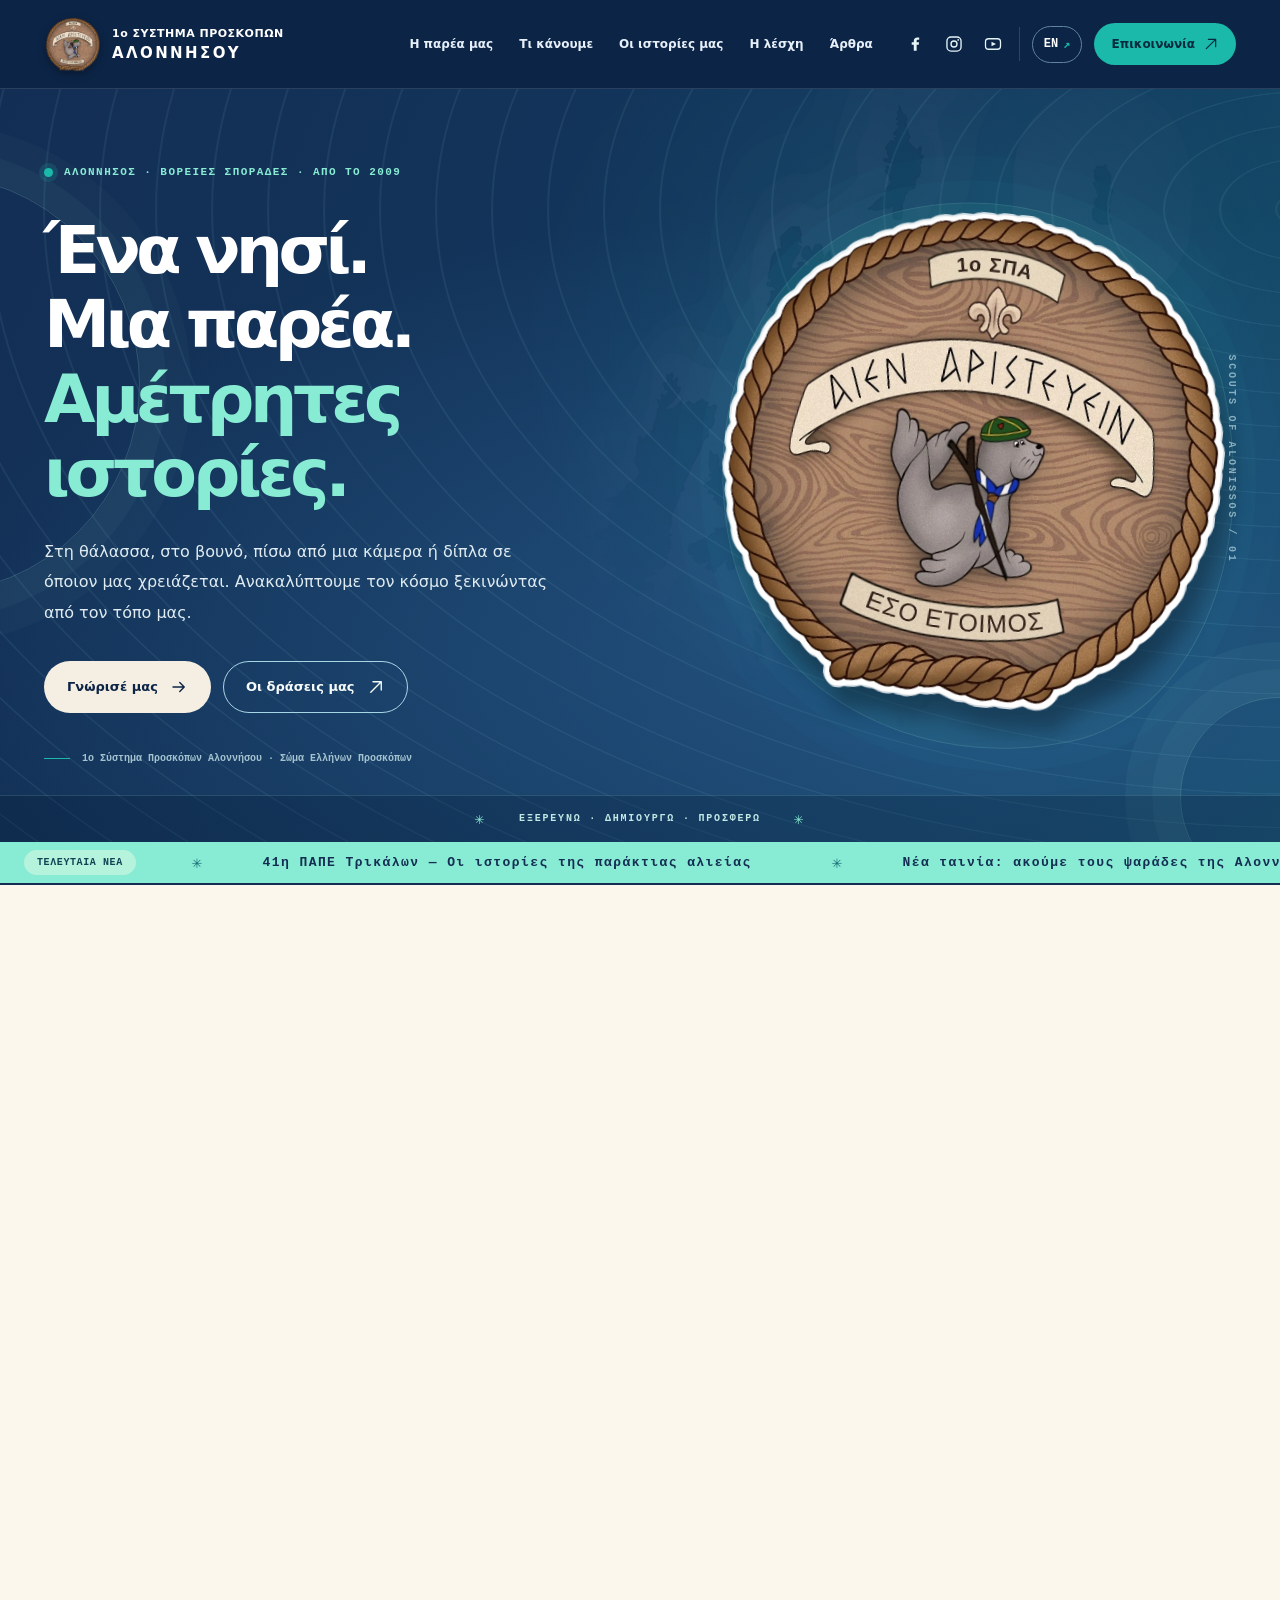
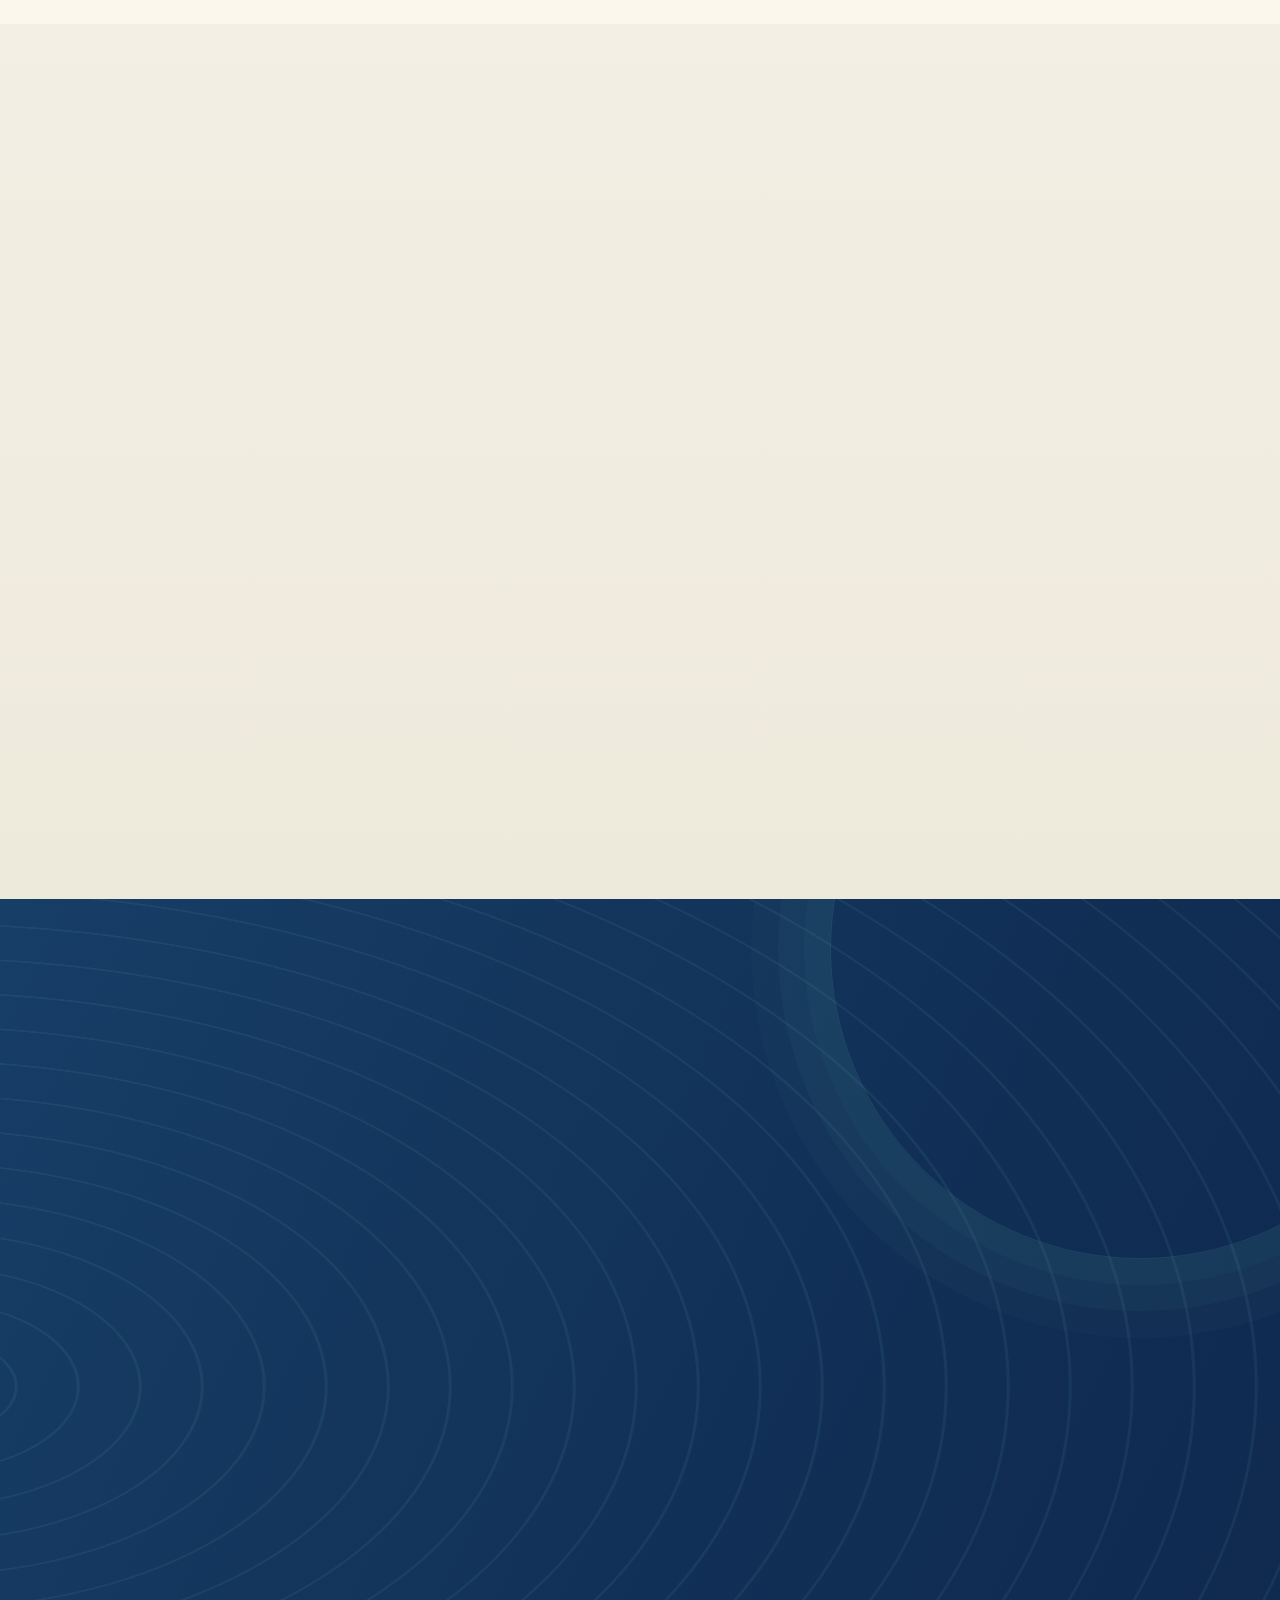
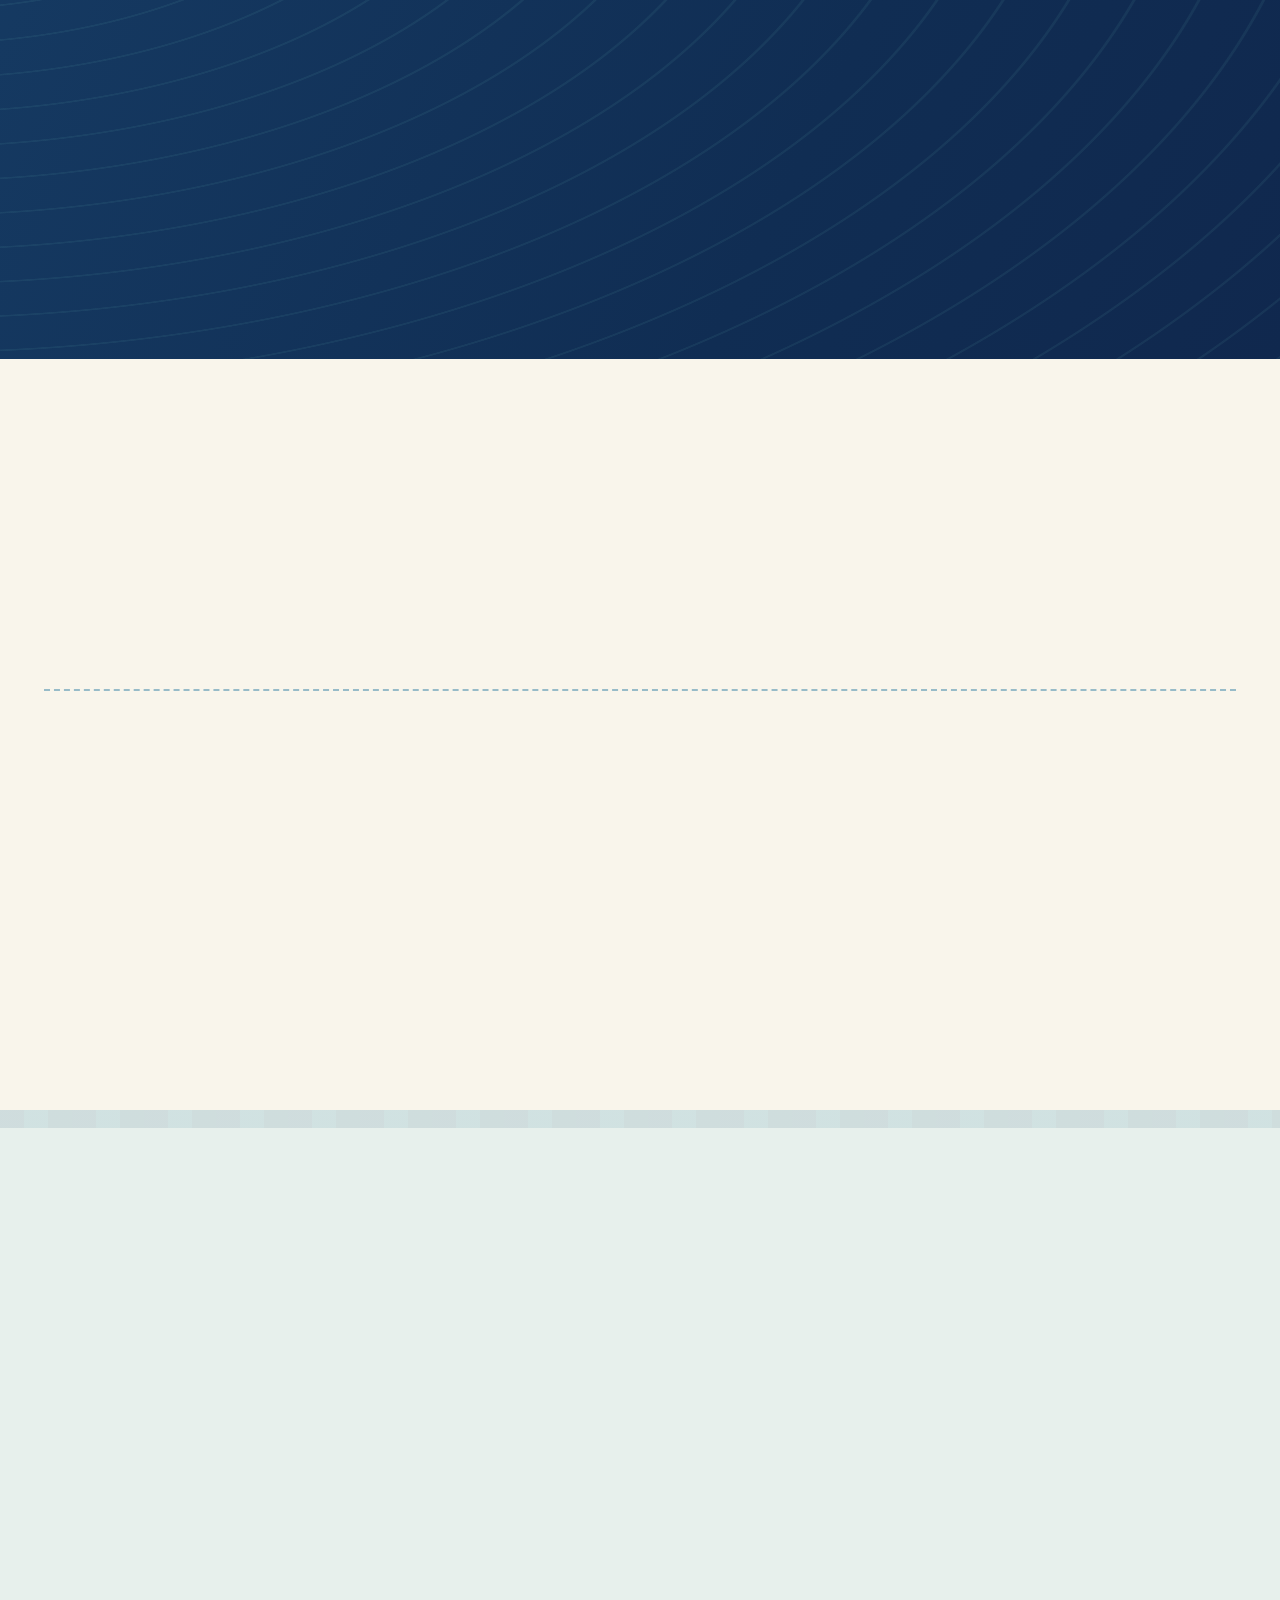
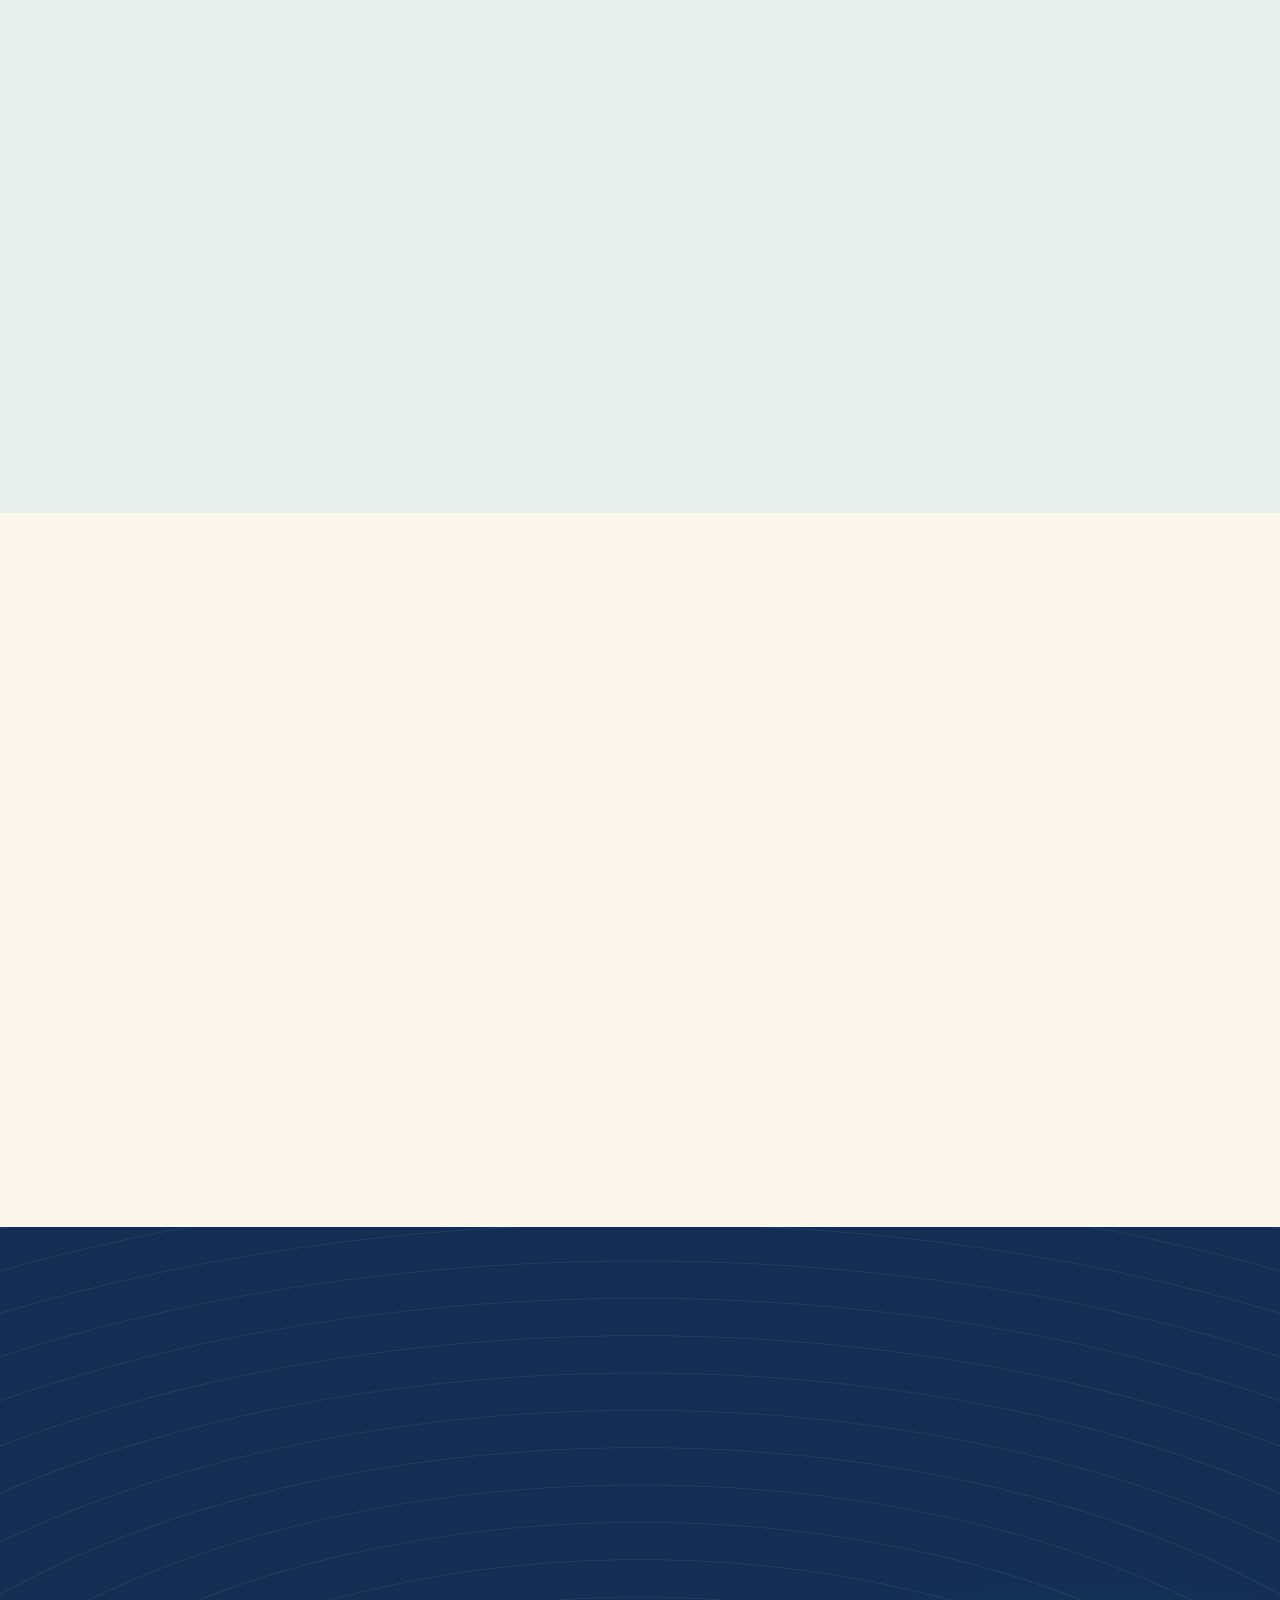
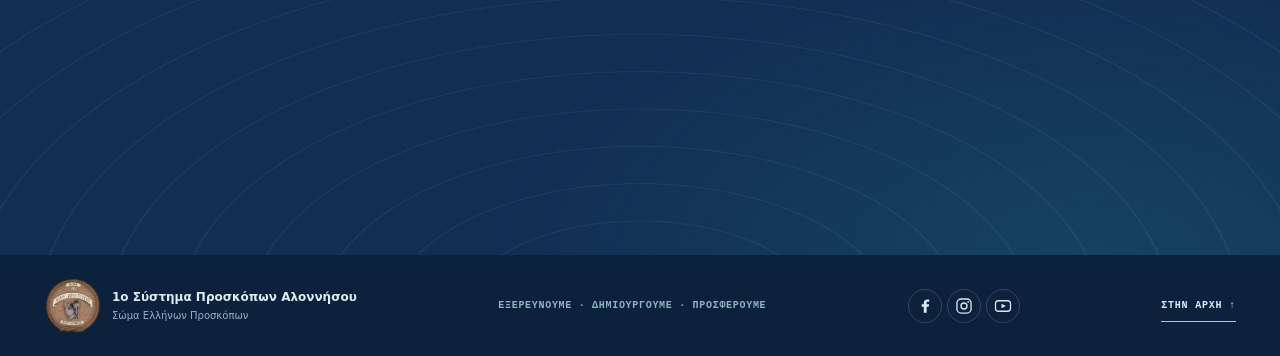
==== commit 2e755976: "Add files via upload" ====
--- a/index.html
+++ b/index.html
@@ -436,7 +436,7 @@
      height: auto;
      position: relative;
      transform: rotate(6deg);
-     filter: drop-shadow(11px 21px 10px rgba(4,13,25,.35));
+     filter: drop-shadow(2px 0 0 rgba(255,255,255,.96)) drop-shadow(-2px 0 0 rgba(255,255,255,.96)) drop-shadow(0 2px 0 rgba(255,255,255,.96)) drop-shadow(0 -2px 0 rgba(255,255,255,.96)) drop-shadow(2px 2px 0 rgba(255,255,255,.92)) drop-shadow(-2px 2px 0 rgba(255,255,255,.92)) drop-shadow(2px -2px 0 rgba(255,255,255,.92)) drop-shadow(-2px -2px 0 rgba(255,255,255,.92)) drop-shadow(11px 21px 10px rgba(4,13,25,.35));
    }
    .hero-side-label {
      position: absolute;
@@ -758,12 +758,26 @@
      color: #d5e5ec;
      max-width: 520px;
    }
+   .film-actions {
+     display: flex;
+     align-items: center;
+     gap: 12px;
+     flex-wrap: wrap;
+     margin-top: 32px;
+   }
    .film-content .button {
-     margin-top: 32px;
+     margin-top: 0;
    }
    .film-content .play-inline {
      width: 14px;
      height: 14px;
+   }
+   .film-journey-note {
+     margin-top: 14px;
+     font-size: 12px;
+     line-height: 1.8;
+     color: #97bfd0;
+     max-width: 560px;
    }
    .film-divider {
      height: 1px;
@@ -792,7 +806,7 @@
    }
    .timeline-track {
      display: grid;
-     grid-template-columns: repeat(5,minmax(0,1fr));
+     grid-template-columns: repeat(7,minmax(0,1fr));
      gap: 27px;
      position: relative;
    }
@@ -1135,7 +1149,7 @@
        gap: 5%;
      }
      .timeline-track {
-       grid-template-columns: repeat(3,1fr);
+       grid-template-columns: repeat(4,1fr);
        row-gap: 40px;
      }
      .timeline-track:before {
@@ -2095,16 +2109,6 @@
       <span aria-hidden="true" class="hero-side-label">
        SCOUTS OF ALONISSOS / 01
       </span>
-      <div class="hero-sticker">
-       <span>
-        ✳
-       </span>
-       <strong data-i18n="heroStamp">
-        ΕΣΟ
-        <br/>
-        ΕΤΟΙΜΟΣ
-       </strong>
-      </div>
      </div>
     </div>
     <div aria-hidden="true" class="hero-bottomline">
@@ -2381,19 +2385,33 @@
       <p data-i18n="filmsBody">
        Μαθαίνουμε να βλέπουμε τον τόπο μας με άλλα μάτια: μέσα από τους ανθρώπους του, τη φύση και τις ιστορίες του. Η πρώτη μας ταινία αφηγείται τον πλούτο του Εθνικού Θαλάσσιου Πάρκου Αλοννήσου και Βορείων Σποράδων.
       </p>
-      <a class="button button-mint" href="https://youtu.be/nqwA_6MNozM" rel="noopener noreferrer" target="_blank">
-       <svg aria-hidden="true" class="play-inline">
-        <use href="#i-play">
-        </use>
-       </svg>
-       <span data-i18n="watchFilm">
-        Δες το ντοκιμαντέρ μας
-       </span>
-       <svg aria-hidden="true">
-        <use href="#i-outer-arrow">
-        </use>
-       </svg>
-      </a>
+      <div class="film-actions">
+       <a class="button button-mint" href="https://youtu.be/nqwA_6MNozM" rel="noopener noreferrer" target="_blank">
+        <svg aria-hidden="true" class="play-inline">
+         <use href="#i-play">
+         </use>
+        </svg>
+        <span data-i18n="watchFilm">
+         Δες το ντοκιμαντέρ μας
+        </span>
+        <svg aria-hidden="true">
+         <use href="#i-outer-arrow">
+         </use>
+        </svg>
+       </a>
+       <a class="button button-outline" href="documentary-journey.html">
+        <span data-i18n="journeyButton">
+         Περισσότερα &amp; η διαδρομή του ντοκιμαντέρ
+        </span>
+        <svg aria-hidden="true">
+         <use href="#i-outer-arrow">
+         </use>
+        </svg>
+       </a>
+      </div>
+      <p class="film-journey-note" data-i18n="journeyNote">
+       Σύντομα θα υπάρχει ξεχωριστή σελίδα με περισσότερες πληροφορίες για την έρευνα, τα γυρίσματα, τις συνεργασίες και όλη τη διαδρομή του ντοκιμαντέρ.
+      </p>
       <div class="film-divider">
       </div>
       <p class="film-secondary-label" data-i18n="newStoryLabel">
@@ -2432,49 +2450,75 @@
         2009
        </strong>
        <h3 data-i18n="time1Title">
-        Η αρχή
+        Η αρχή στο νησί
        </h3>
        <p data-i18n="time1Body">
-        Ξεκινά η ιστορία του 1ου Συστήματος Προσκόπων Αλοννήσου.
+        Τον Δεκέμβριο ιδρύεται το 1ο Σύστημα Προσκόπων Αλοννήσου και ξεκινά μια νέα προσκοπική παρέα στον τόπο μας.
        </p>
       </article>
       <article class="timeline-item reveal">
        <span class="timeline-dot">
        </span>
        <strong>
-        2022
+        2010
        </strong>
        <h3 data-i18n="time2Title">
-        Αγρίνιο · ΠΑΠΕ
+        Κυρά Παναγιά
        </h3>
        <p data-i18n="time2Body">
-        Παρουσιάζουμε την έρευνά μας για το Υποβρύχιο Μουσείο Αλοννήσου.
+        Από τις πρώτες μας μεγάλες εξορμήσεις: διαδρομή στη μονή, χαρτογράφηση μονοπατιού και εξερεύνηση ως τον Άγιο Πέτρο.
        </p>
       </article>
       <article class="timeline-item reveal">
        <span class="timeline-dot">
        </span>
        <strong>
-        2023—24
+        2013
        </strong>
        <h3 data-i18n="time3Title">
-        Ταινίες &amp; δημιουργία
+        Φιλοξενούμε σχολή
        </h3>
        <p data-i18n="time3Body">
-        Συμμετέχουμε σε πολιτιστικές συναντήσεις, κινηματογραφικές προβολές και δράσεις.
+        Η Αλόννησος φιλοξενεί την 25η Σχολή Βασικών Γνώσεων Αεροπροσκοπισμού και ζωντανεύει με εργαστήρια και συνεργασίες.
        </p>
       </article>
       <article class="timeline-item reveal">
        <span class="timeline-dot">
        </span>
        <strong>
-        2025
+        2017
        </strong>
        <h3 data-i18n="time4Title">
-        Η περιπέτεια του Βόλου
+        Πρωτοπορία &amp; προσφορά
        </h3>
        <p data-i18n="time4Body">
-        Η διήμερη εκδρομή μας γίνεται πενθήμερη, όταν ο καιρός καθυστερεί την επιστροφή.
+        Στην 51η Σχολή Πρωτοπορίας χτίζονται χρήσιμες κατασκευές και γίνονται εργασίες στον Άγιο Παντελεήμονα.
+       </p>
+      </article>
+      <article class="timeline-item reveal">
+       <span class="timeline-dot">
+       </span>
+       <strong>
+        2021—22
+       </strong>
+       <h3 data-i18n="time5Title">
+        Από την έρευνα στο ντοκιμαντέρ
+       </h3>
+       <p data-i18n="time5Body">
+        Ξεκινούν τα γυρίσματα με το Ίδρυμα Thalassa και το 2022 παρουσιάζουμε και την έρευνά μας για το Υποβρύχιο Μουσείο στην ΠΑΠΕ Αγρινίου.
+       </p>
+      </article>
+      <article class="timeline-item reveal">
+       <span class="timeline-dot">
+       </span>
+       <strong>
+        2024—25
+       </strong>
+       <h3 data-i18n="time6Title">
+        Η ταινία ταξιδεύει
+       </h3>
+       <p data-i18n="time6Body">
+        Το ντοκιμαντέρ ανοίγει νέες πόρτες, ενώ το ταξίδι στον Βόλο μένει αξέχαστο όταν μια διήμερη γίνεται πενθήμερη περιπέτεια.
        </p>
       </article>
       <article class="timeline-item reveal">
@@ -2483,11 +2527,11 @@
        <strong>
         2026
        </strong>
-       <h3 data-i18n="time5Title">
-        Ιστορίες της θάλασσας
+       <h3 data-i18n="time7Title">
+        Νέα ιστορία από τη θάλασσα
        </h3>
-       <p data-i18n="time5Body">
-        Στην ΠΑΠΕ Τρικάλων παρουσιάζουμε έρευνα για την παράκτια αλιεία.
+       <p data-i18n="time7Body">
+        Στην ΠΑΠΕ Τρικάλων παρουσιάζουμε την έρευνα για την παράκτια αλιεία και περνάμε στη μεταπαραγωγή της δεύτερης ταινίας μας.
        </p>
       </article>
      </div>
@@ -2822,20 +2866,26 @@
       filmsTitle: 'Our island has <em>a voice.</em> We hold the camera.',
       filmsBody: 'We discover our home through the people who live here, its nature and its stories. Our first documentary explores the natural wealth of Alonissos and Northern Sporades National Marine Park.',
       watchFilm: 'Watch our documentary',
+      journeyButton: 'More info & the documentary journey',
+      journeyNote: 'A dedicated page with more information about the research, filming, collaborations and the full journey of the documentary will be added soon.',
       newStoryLabel: 'THE NEXT CHAPTER',
       newStoryBody: 'A new generation of Venture Scouts is researching coastal fishing together with Thalassa Foundation and the Alonissos Fishers Association. Their new film is in production.',
       timeKicker: 'A LITTLE LOGBOOK',
       timeTitle: 'A few stops <em>along the way.</em>',
-      time1Title: 'The beginning',
-      time1Body: 'The 1st Scout Group of Alonissos is founded.',
-      time2Title: 'Agrinio · PAPE',
-      time2Body: 'We present research about the Underwater Museum of Alonissos.',
-      time3Title: 'Films & creativity',
-      time3Body: 'Cultural gatherings, film screenings and creative projects become part of our journey.',
-      time4Title: 'The Volos adventure',
-      time4Body: 'A two-day trip turns into five days when weather delays the journey home.',
-      time5Title: 'Stories from the sea',
-      time5Body: 'At PAPE in Trikala, we present our research on coastal fishing.',
+      time1Title: 'A beginning on the island',
+      time1Body: 'In December, the 1st Scout Group of Alonissos is founded and a new Scouting story begins on the island.',
+      time2Title: 'Kyra Panagia',
+      time2Body: 'One of our first big expeditions: a monastery visit, trail mapping and an exploration down to Agios Petros bay.',
+      time3Title: 'Hosting a national school',
+      time3Body: 'Alonissos hosts the 25th Basic Air Scouting Knowledge School and fills with workshops, visitors and local collaborations.',
+      time4Title: 'Pioneering & service',
+      time4Body: 'During the 51st Pioneering School, useful constructions are built and repair work is carried out at Agios Panteleimon.',
+      time5Title: 'From research to documentary',
+      time5Body: 'Filming begins with Thalassa Foundation, and in 2022 we also present our research on the Underwater Museum at PAPE in Agrinio.',
+      time6Title: 'The film starts travelling',
+      time6Body: 'The documentary opens new doors, while the Volos trip becomes unforgettable when a two-day outing turns into a five-day adventure.',
+      time7Title: 'A new story from the sea',
+      time7Body: 'At PAPE in Trikala we present our coastal-fishing research and move the second documentary into post-production.',
       clubKicker: 'INSIDE OUR CLUBHOUSE',
       clubTitle: 'Our walls have <em>stories of their own.</em>',
       clubIntro: 'Wood, mementos, murals, colors and ideas. Our place changes as we do — and some corners are still being made.',
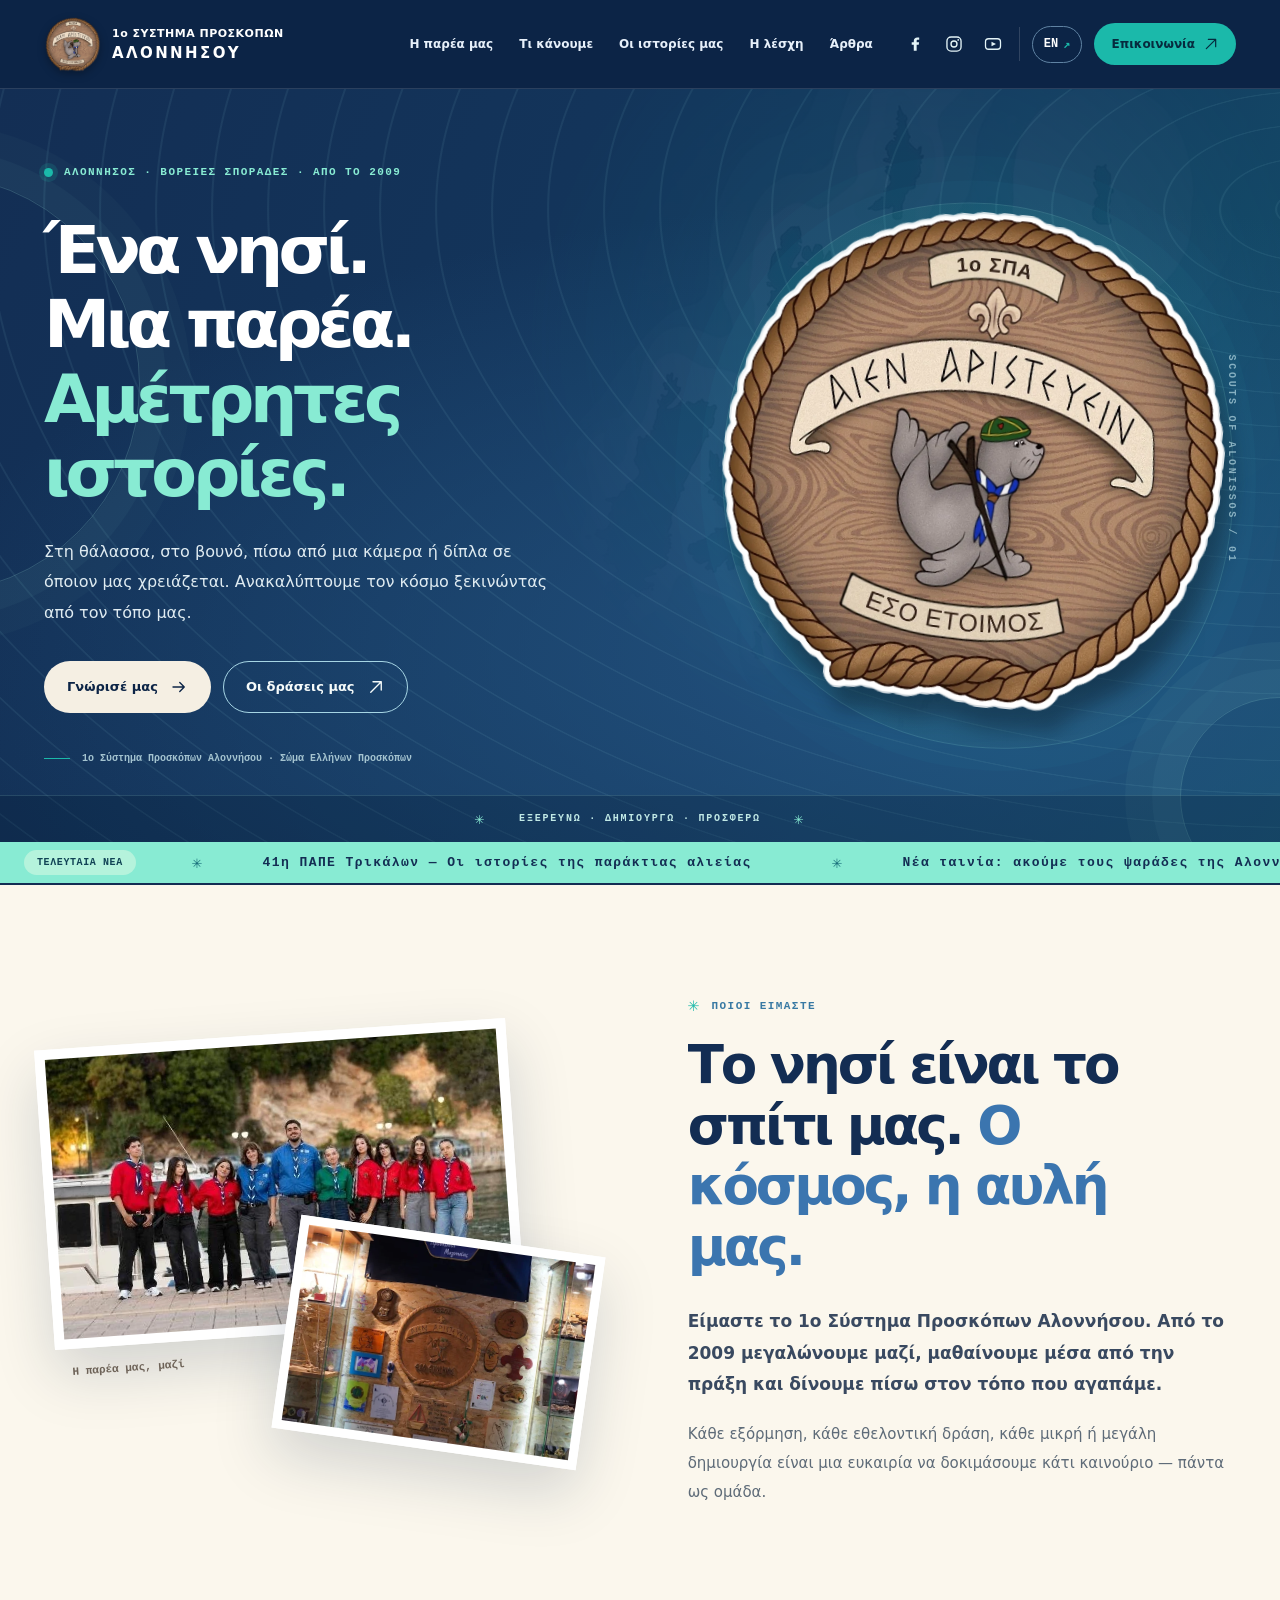
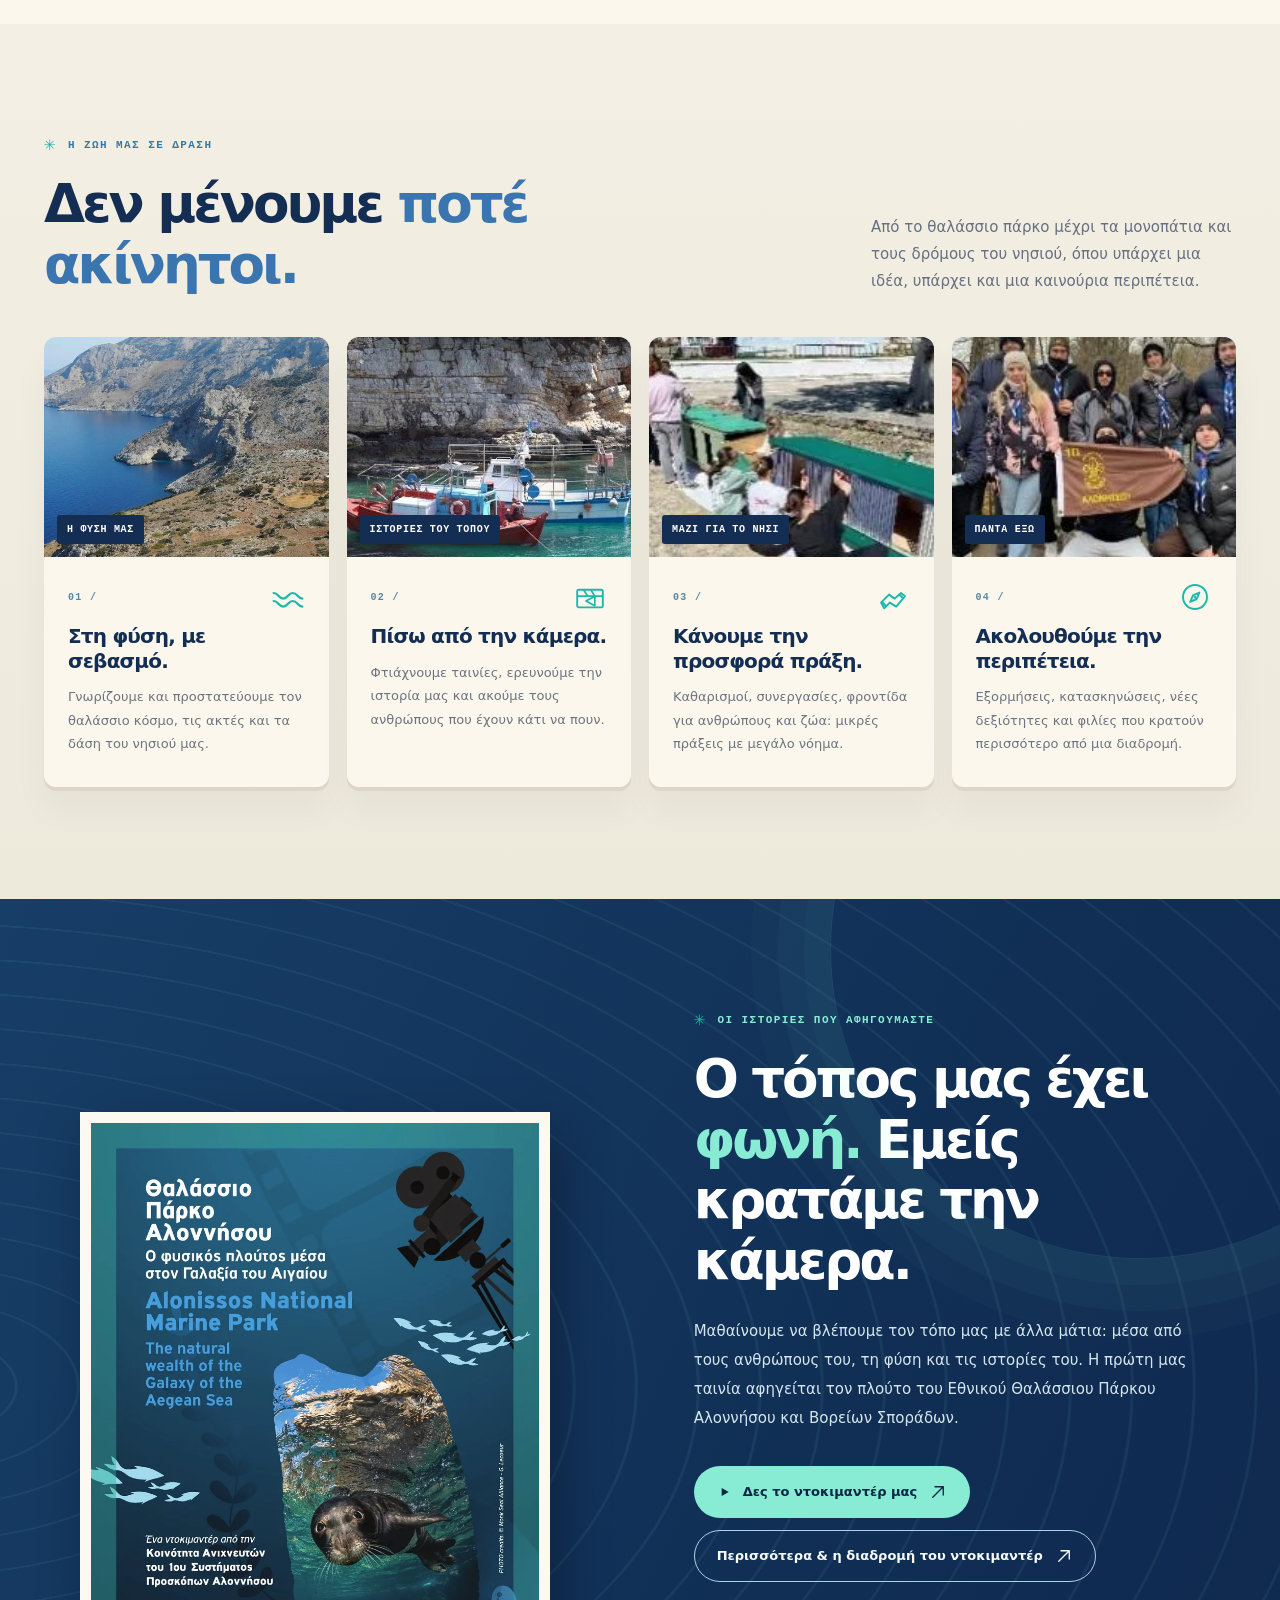
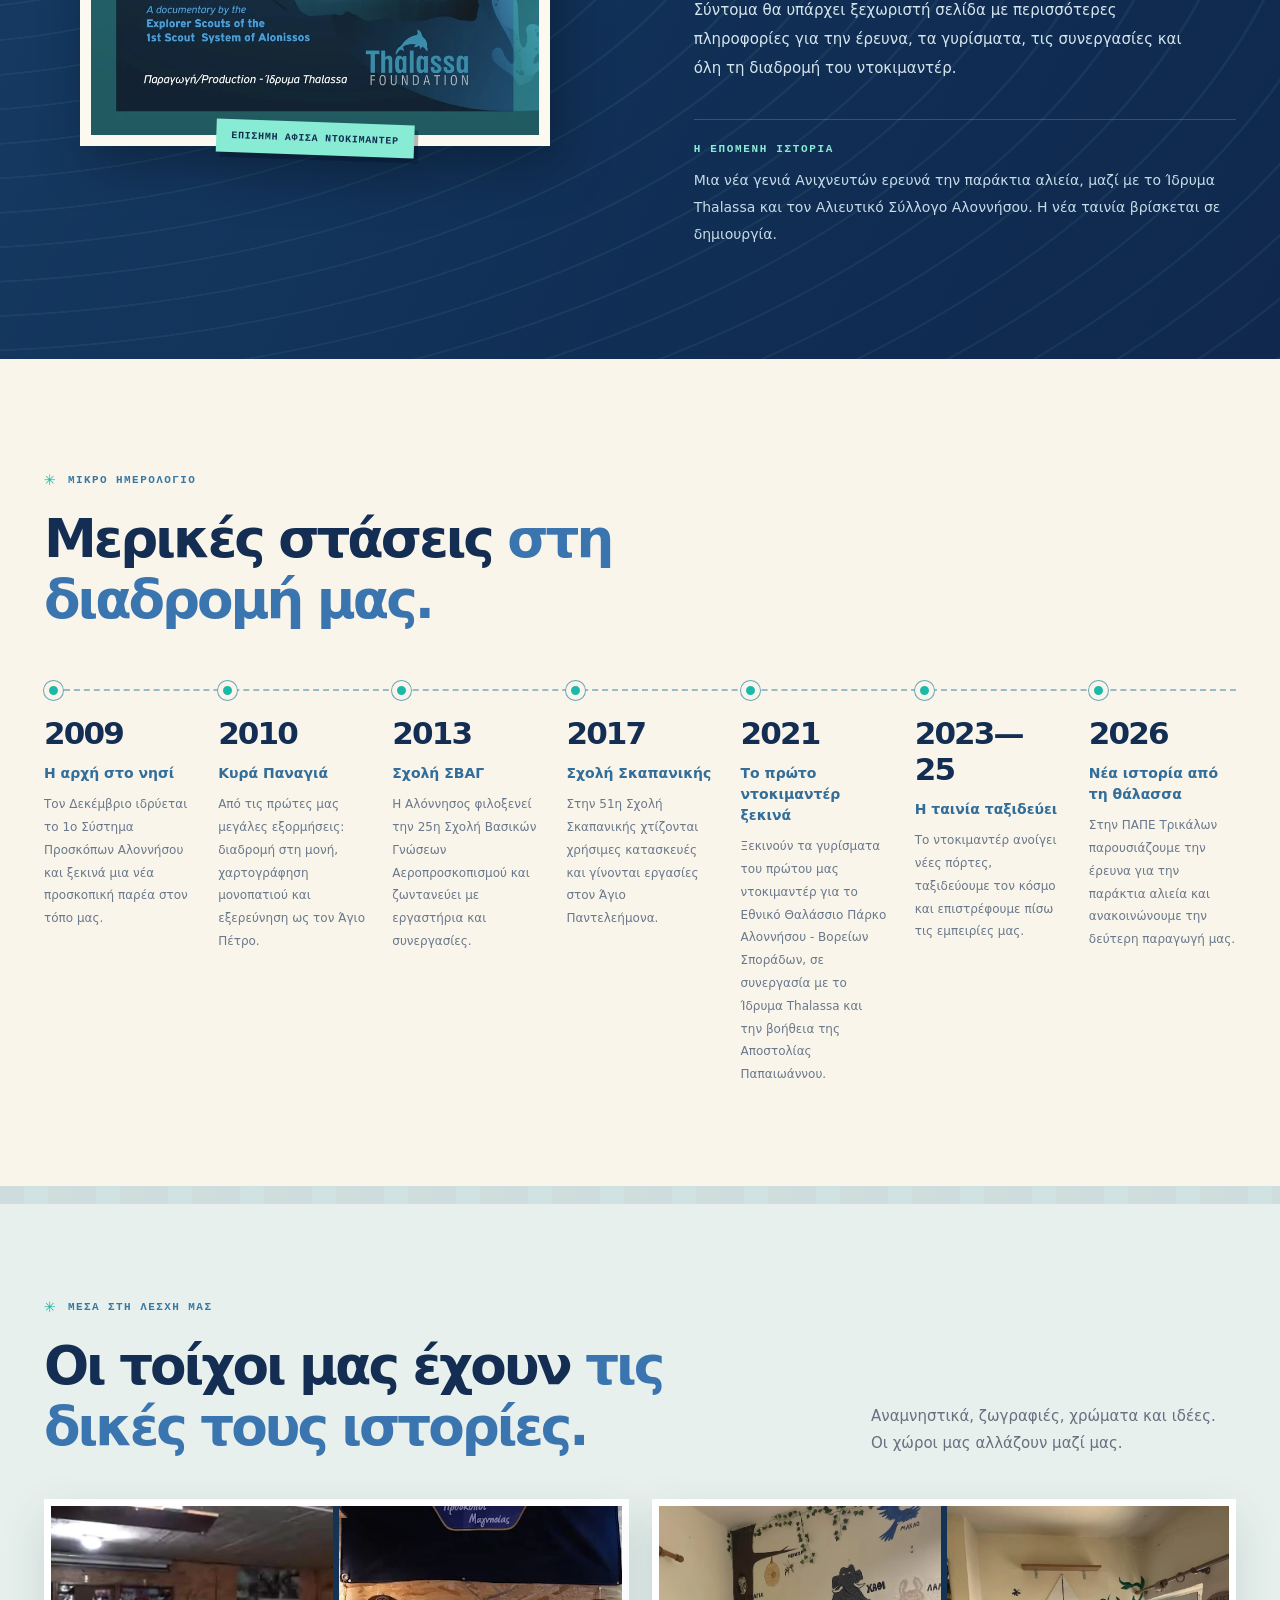
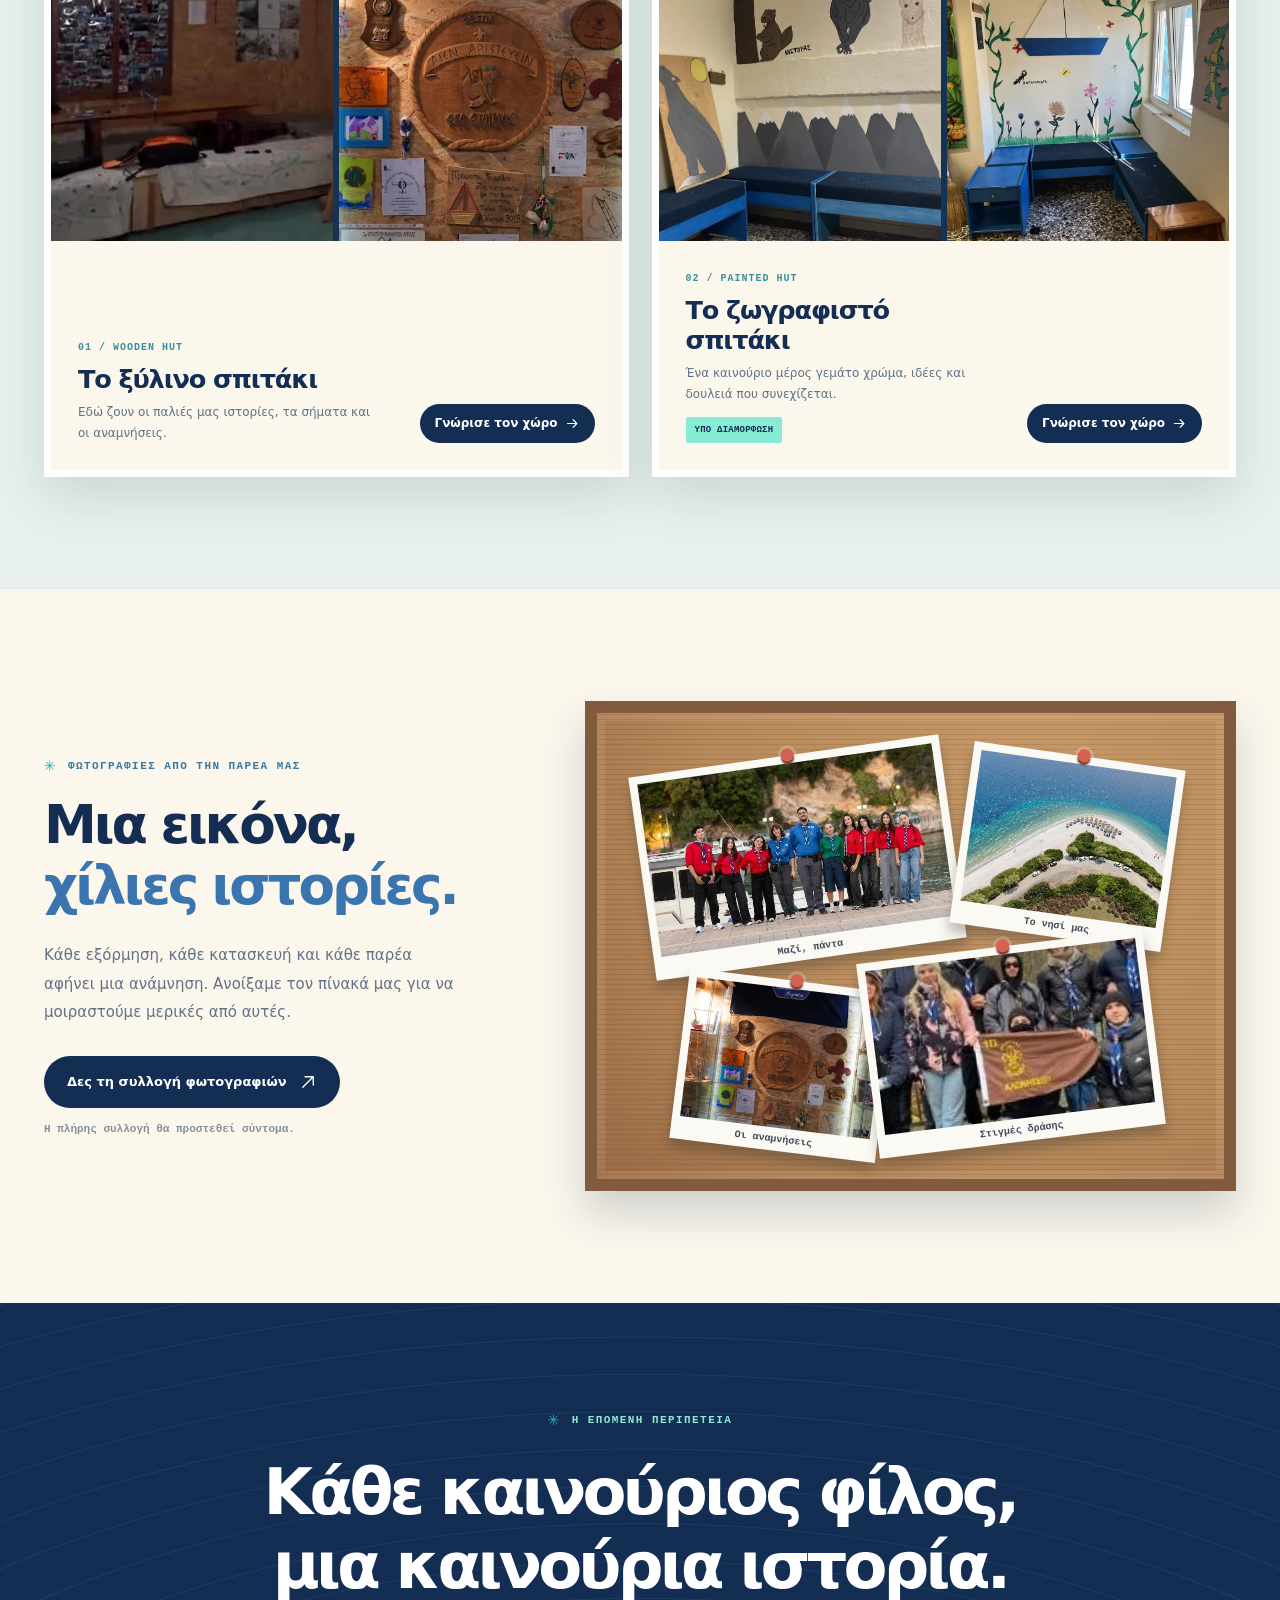
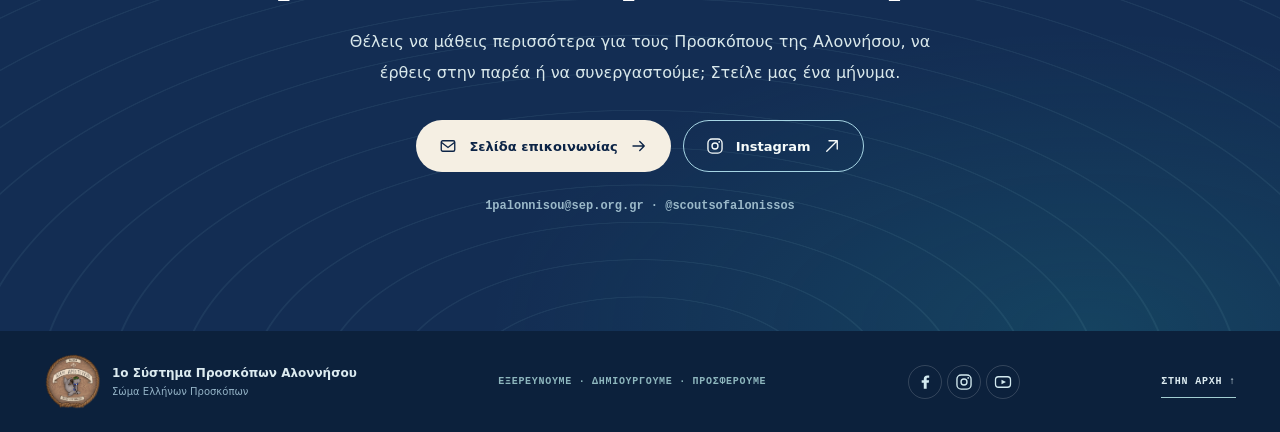
==== commit e27aaadd: "Update index.html" ====
--- a/index.html
+++ b/index.html
@@ -2476,7 +2476,7 @@
         2013
        </strong>
        <h3 data-i18n="time3Title">
-        Φιλοξενούμε σχολή
+        Σχολή ΣΒΑΓ
        </h3>
        <p data-i18n="time3Body">
         Η Αλόννησος φιλοξενεί την 25η Σχολή Βασικών Γνώσεων Αεροπροσκοπισμού και ζωντανεύει με εργαστήρια και συνεργασίες.
@@ -2489,36 +2489,36 @@
         2017
        </strong>
        <h3 data-i18n="time4Title">
-        Πρωτοπορία &amp; προσφορά
+        Σχολή Σκαπανικής
        </h3>
        <p data-i18n="time4Body">
-        Στην 51η Σχολή Πρωτοπορίας χτίζονται χρήσιμες κατασκευές και γίνονται εργασίες στον Άγιο Παντελεήμονα.
+        Στην 51η Σχολή Σκαπανικής χτίζονται χρήσιμες κατασκευές και γίνονται εργασίες στον Άγιο Παντελεήμονα.
        </p>
       </article>
       <article class="timeline-item reveal">
        <span class="timeline-dot">
        </span>
        <strong>
-        2021—22
+        2021
        </strong>
        <h3 data-i18n="time5Title">
-        Από την έρευνα στο ντοκιμαντέρ
+        Το πρώτο ντοκιμαντέρ ξεκινά
        </h3>
        <p data-i18n="time5Body">
-        Ξεκινούν τα γυρίσματα με το Ίδρυμα Thalassa και το 2022 παρουσιάζουμε και την έρευνά μας για το Υποβρύχιο Μουσείο στην ΠΑΠΕ Αγρινίου.
+        Ξεκινούν τα γυρίσματα του πρώτου μας ντοκιμαντέρ για το Εθνικό Θαλάσσιο Πάρκο Αλοννήσου - Βορείων Σποράδων, σε συνεργασία με το Ίδρυμα Thalassa και την βοήθεια της Αποστολίας Παπαιωάννου.
        </p>
       </article>
       <article class="timeline-item reveal">
        <span class="timeline-dot">
        </span>
        <strong>
-        2024—25
+        2023—25
        </strong>
        <h3 data-i18n="time6Title">
         Η ταινία ταξιδεύει
        </h3>
        <p data-i18n="time6Body">
-        Το ντοκιμαντέρ ανοίγει νέες πόρτες, ενώ το ταξίδι στον Βόλο μένει αξέχαστο όταν μια διήμερη γίνεται πενθήμερη περιπέτεια.
+        Το ντοκιμαντέρ ανοίγει νέες πόρτες, ταξιδεύουμε τον κόσμο και επιστρέφουμε πίσω τις εμπειρίες μας.
        </p>
       </article>
       <article class="timeline-item reveal">
@@ -2531,7 +2531,7 @@
         Νέα ιστορία από τη θάλασσα
        </h3>
        <p data-i18n="time7Body">
-        Στην ΠΑΠΕ Τρικάλων παρουσιάζουμε την έρευνα για την παράκτια αλιεία και περνάμε στη μεταπαραγωγή της δεύτερης ταινίας μας.
+        Στην ΠΑΠΕ Τρικάλων παρουσιάζουμε την έρευνα για την παράκτια αλιεία και ανακοινώνουμε την δεύτερη παραγωγή μας.
        </p>
       </article>
      </div>
@@ -2558,7 +2558,7 @@
        </h2>
       </div>
       <p class="section-aside" data-i18n="clubIntro">
-       Ξύλο, αναμνηστικά, ζωγραφιές, χρώματα και ιδέες. Ο χώρος μας αλλάζει μαζί μας — κάποια κομμάτια του ακόμη ετοιμάζονται.
+       Αναμνηστικά, ζωγραφιές, χρώματα και ιδέες. Οι χώροι μας αλλάζουν μαζί μας.
       </p>
      </div>
      <div class="clubhouse-grid clubhouse-pair">
@@ -2876,16 +2876,16 @@
       time1Body: 'In December, the 1st Scout Group of Alonissos is founded and a new Scouting story begins on the island.',
       time2Title: 'Kyra Panagia',
       time2Body: 'One of our first big expeditions: a monastery visit, trail mapping and an exploration down to Agios Petros bay.',
-      time3Title: 'Hosting a national school',
+      time3Title: 'Hosting BASKS',
       time3Body: 'Alonissos hosts the 25th Basic Air Scouting Knowledge School and fills with workshops, visitors and local collaborations.',
       time4Title: 'Pioneering & service',
       time4Body: 'During the 51st Pioneering School, useful constructions are built and repair work is carried out at Agios Panteleimon.',
       time5Title: 'From research to documentary',
-      time5Body: 'Filming begins with Thalassa Foundation, and in 2022 we also present our research on the Underwater Museum at PAPE in Agrinio.',
+      time5Body: 'The filming of our first documentary about the Alonissos - Northern Sporades National Marine Park begins, in collaboration with the Thalassa Foundation and with the help of Apostolia Papaioannou.',
       time6Title: 'The film starts travelling',
-      time6Body: 'The documentary opens new doors, while the Volos trip becomes unforgettable when a two-day outing turns into a five-day adventure.',
+      time6Body: 'The documentary opens new doors, we travel the world and bring back our experiences.',
       time7Title: 'A new story from the sea',
-      time7Body: 'At PAPE in Trikala we present our coastal-fishing research and move the second documentary into post-production.',
+      time7Body: 'At PAPE in Trikala we present our coastal-fishing research and announce our second production about coastal-fishing.',
       clubKicker: 'INSIDE OUR CLUBHOUSE',
       clubTitle: 'Our walls have <em>stories of their own.</em>',
       clubIntro: 'Wood, mementos, murals, colors and ideas. Our place changes as we do — and some corners are still being made.',
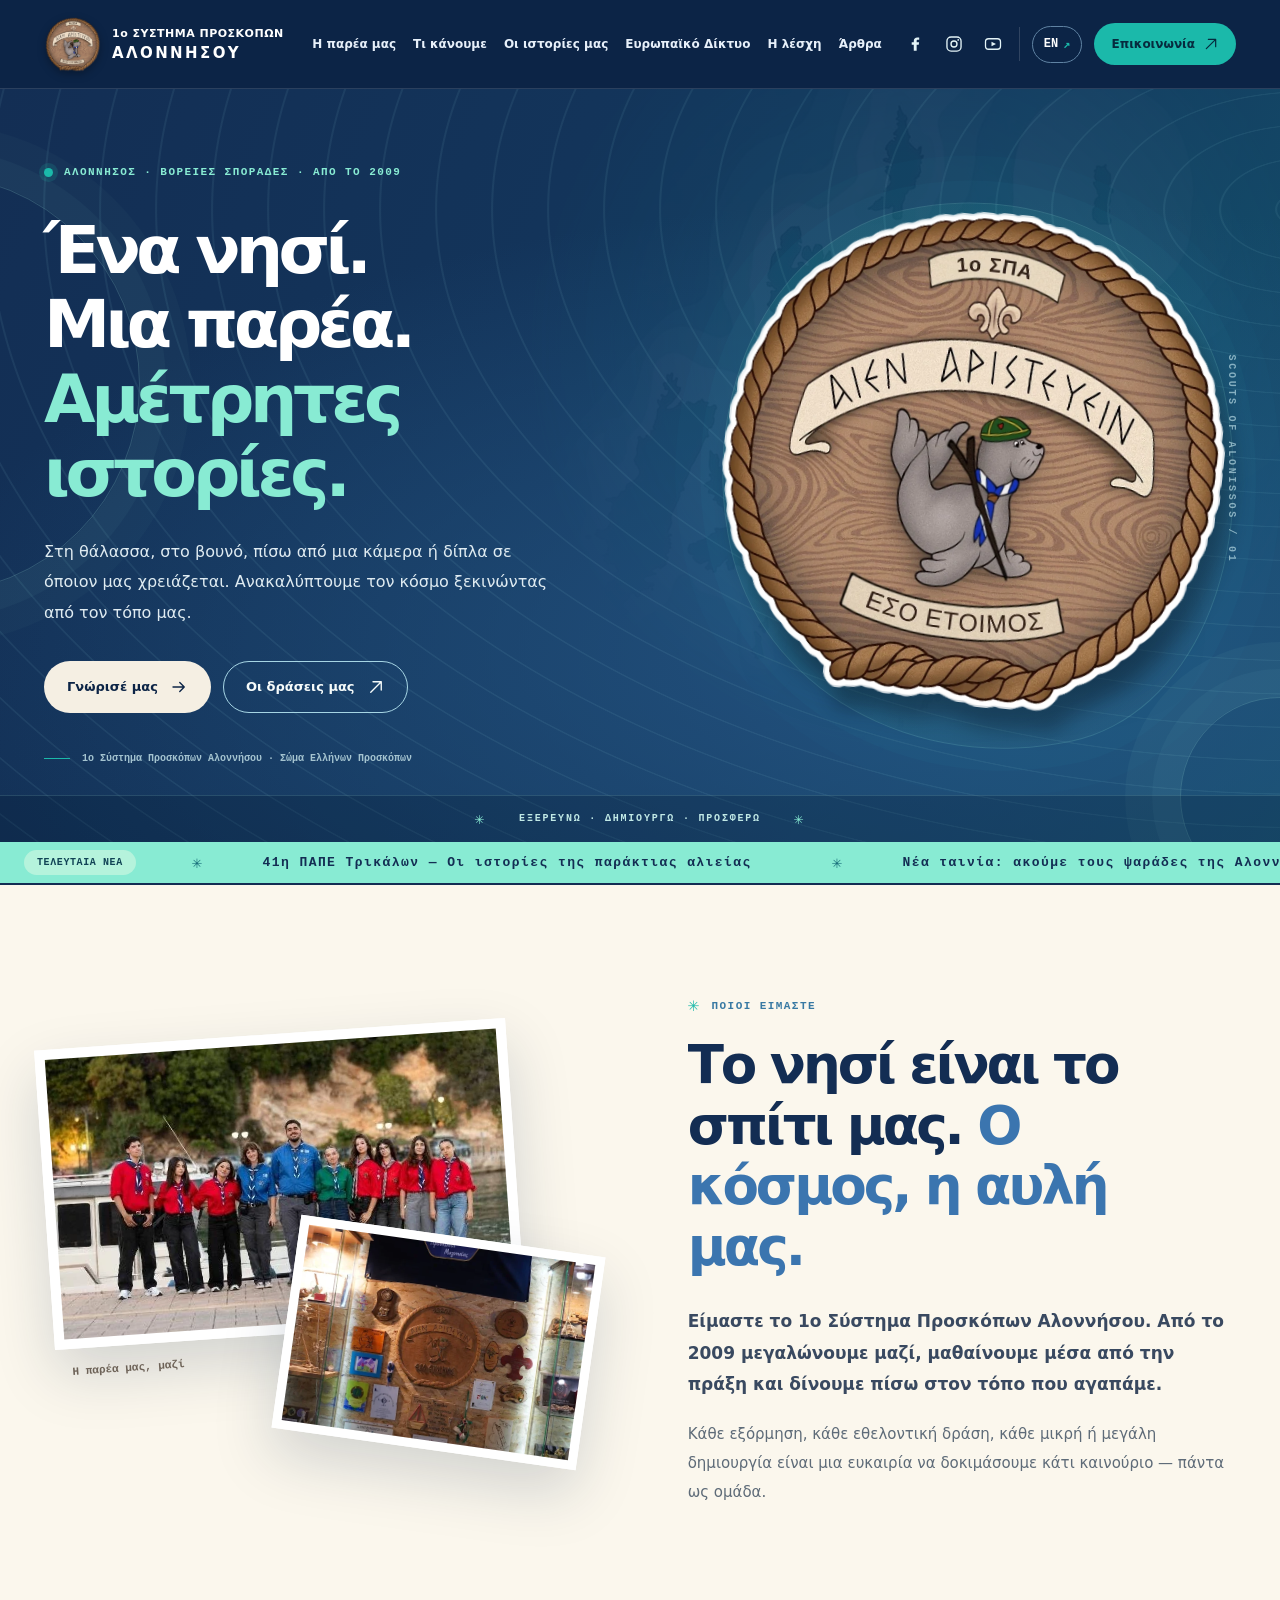
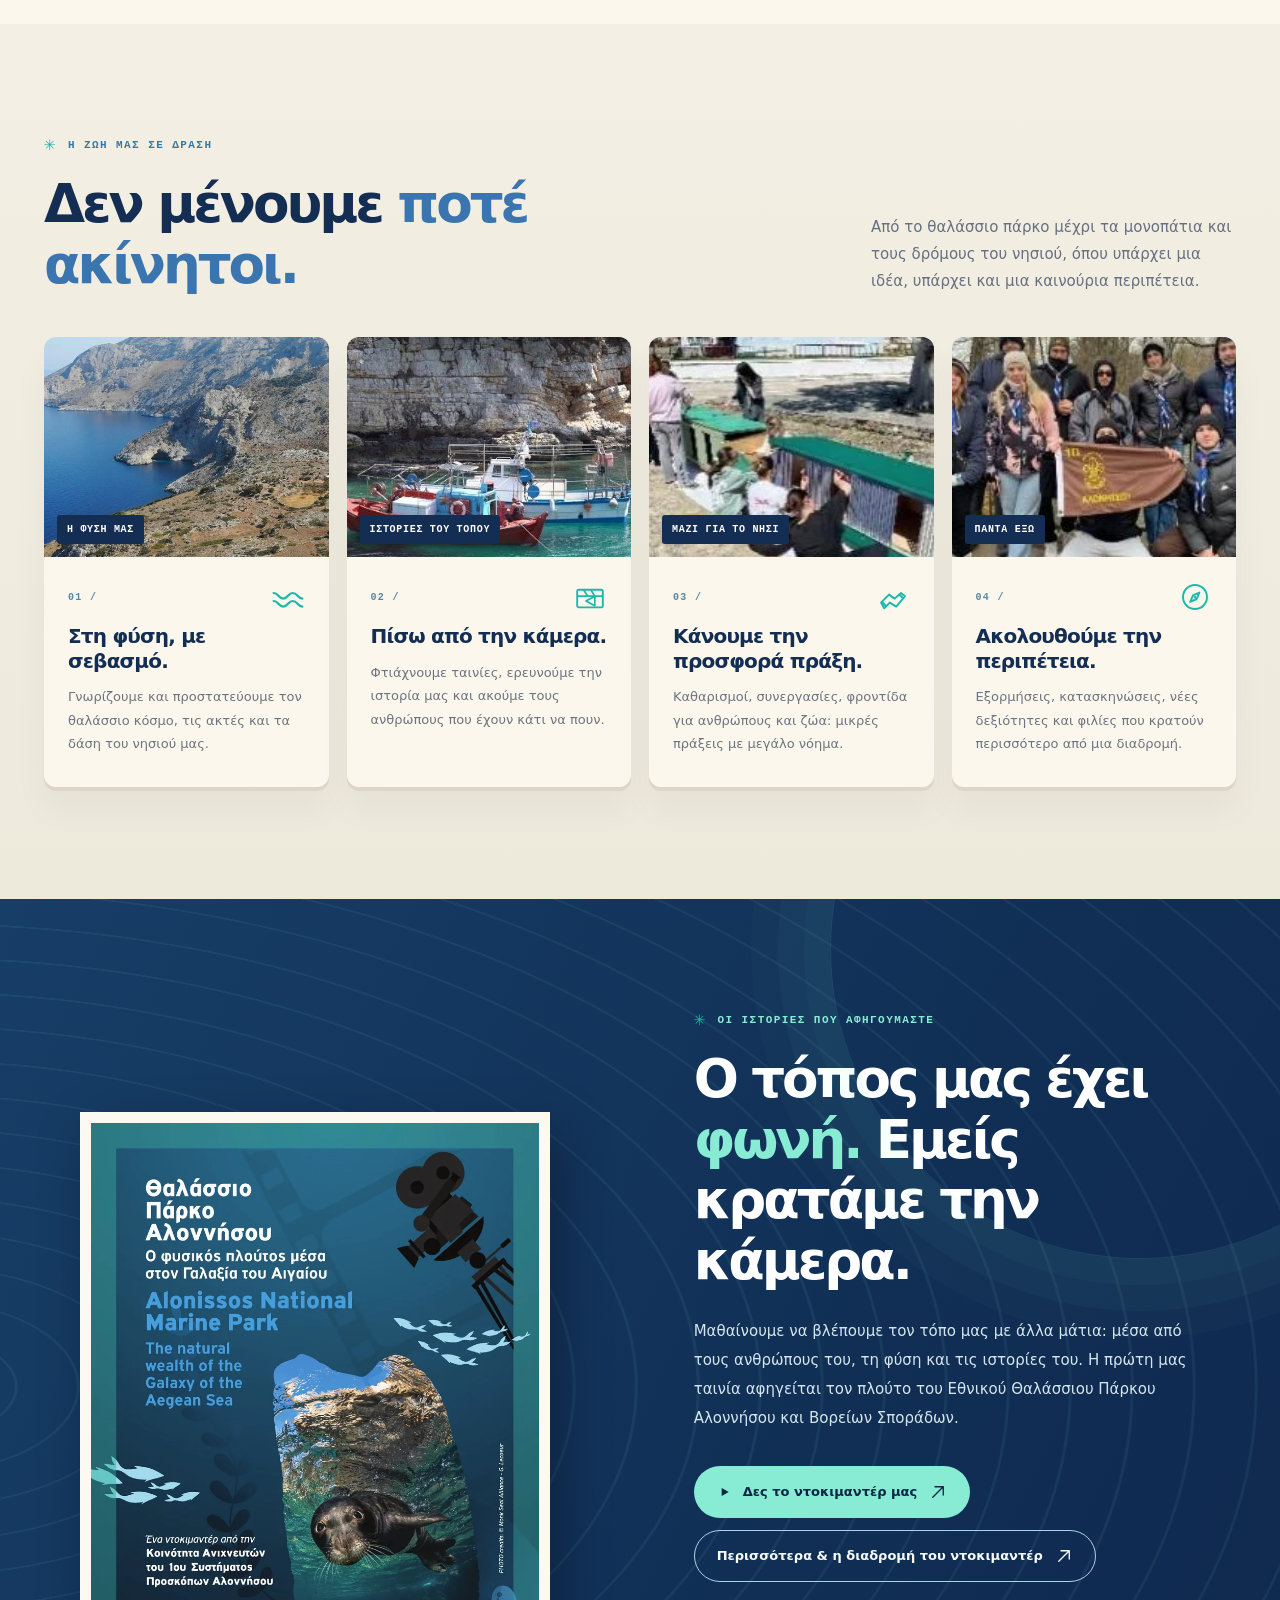
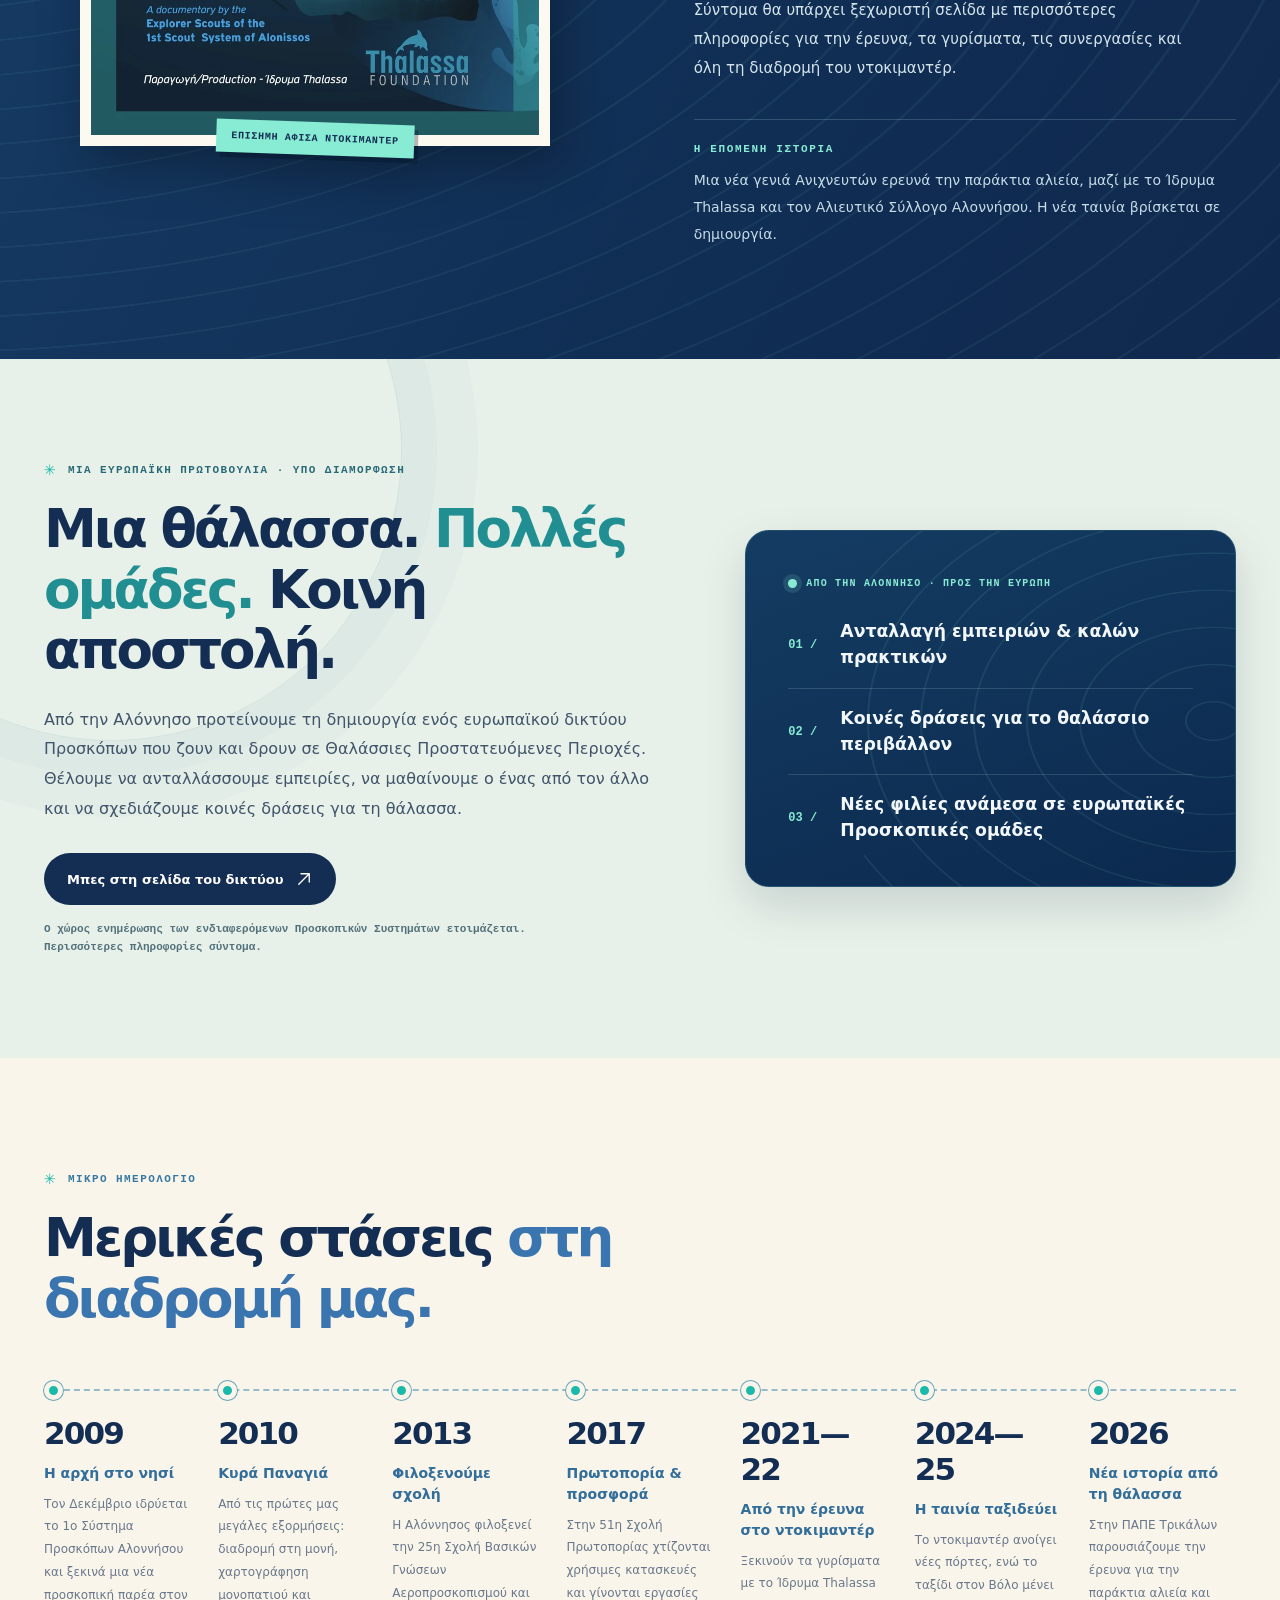
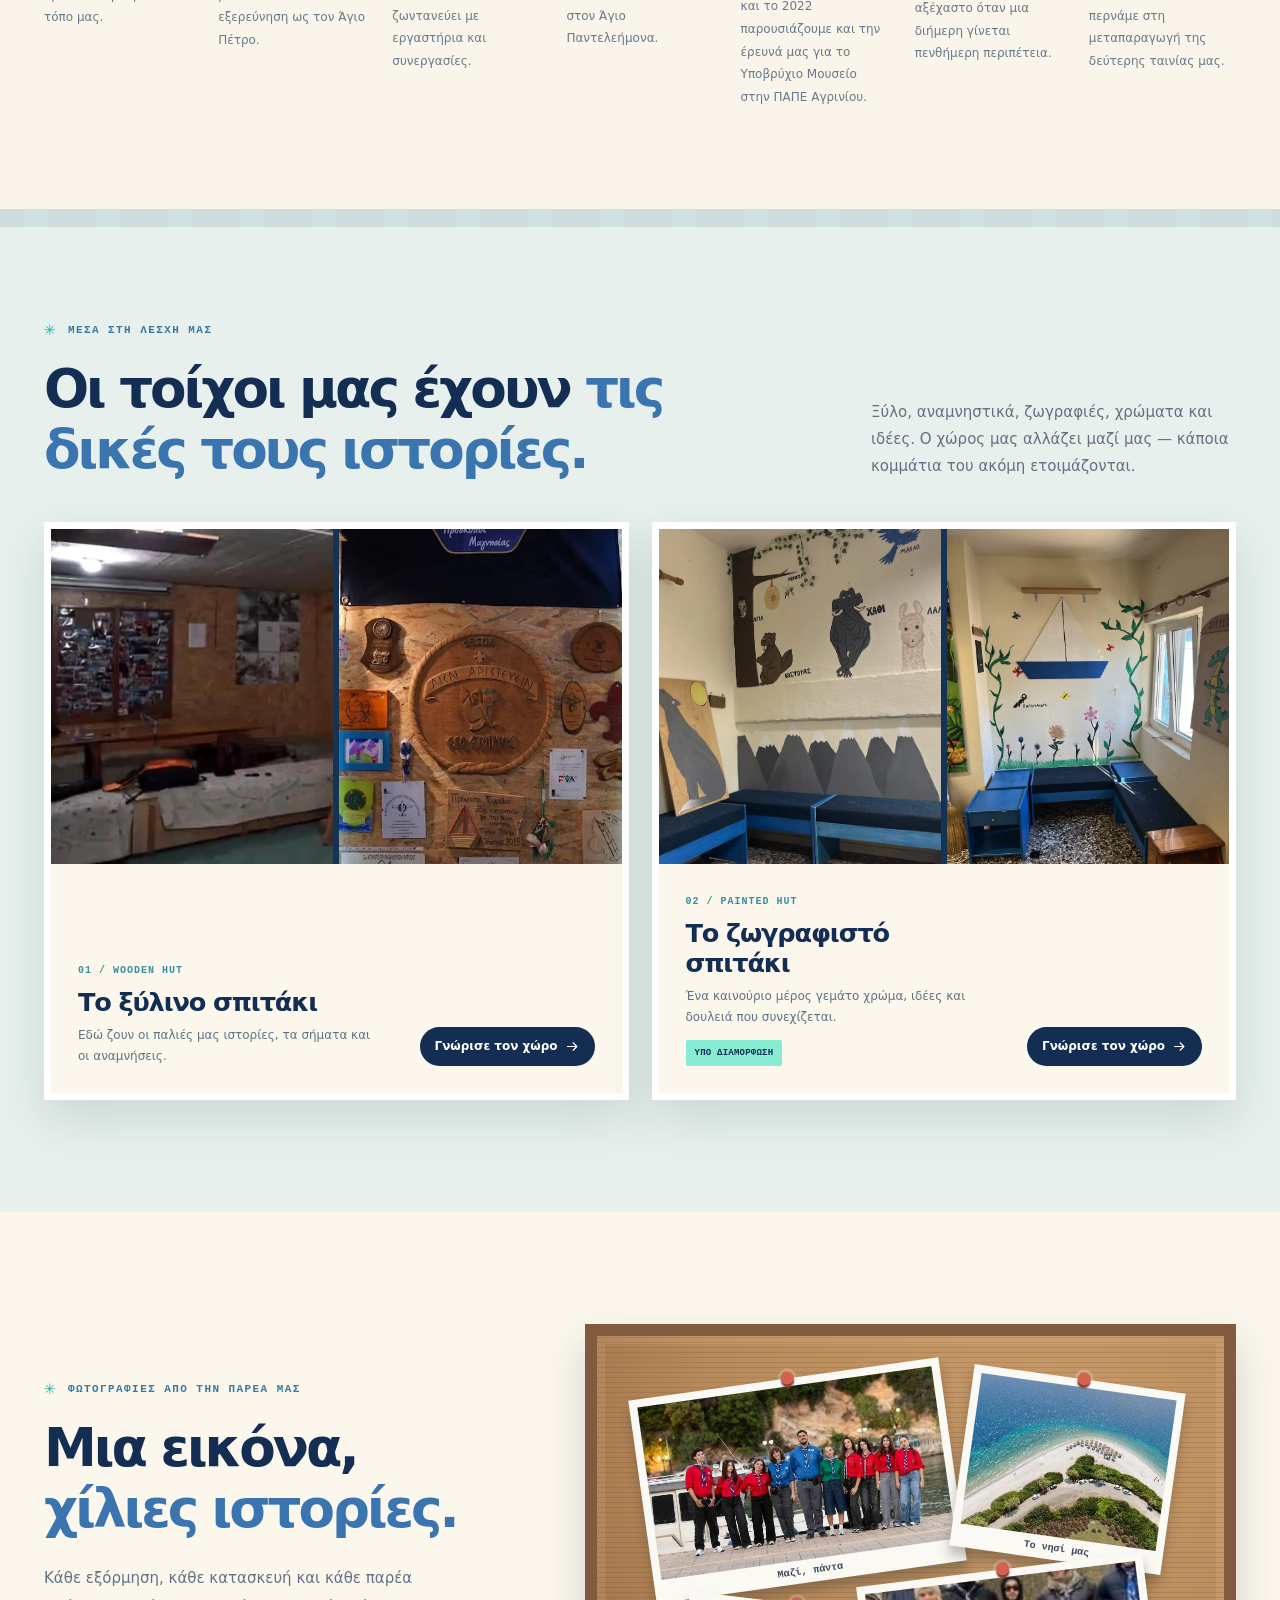
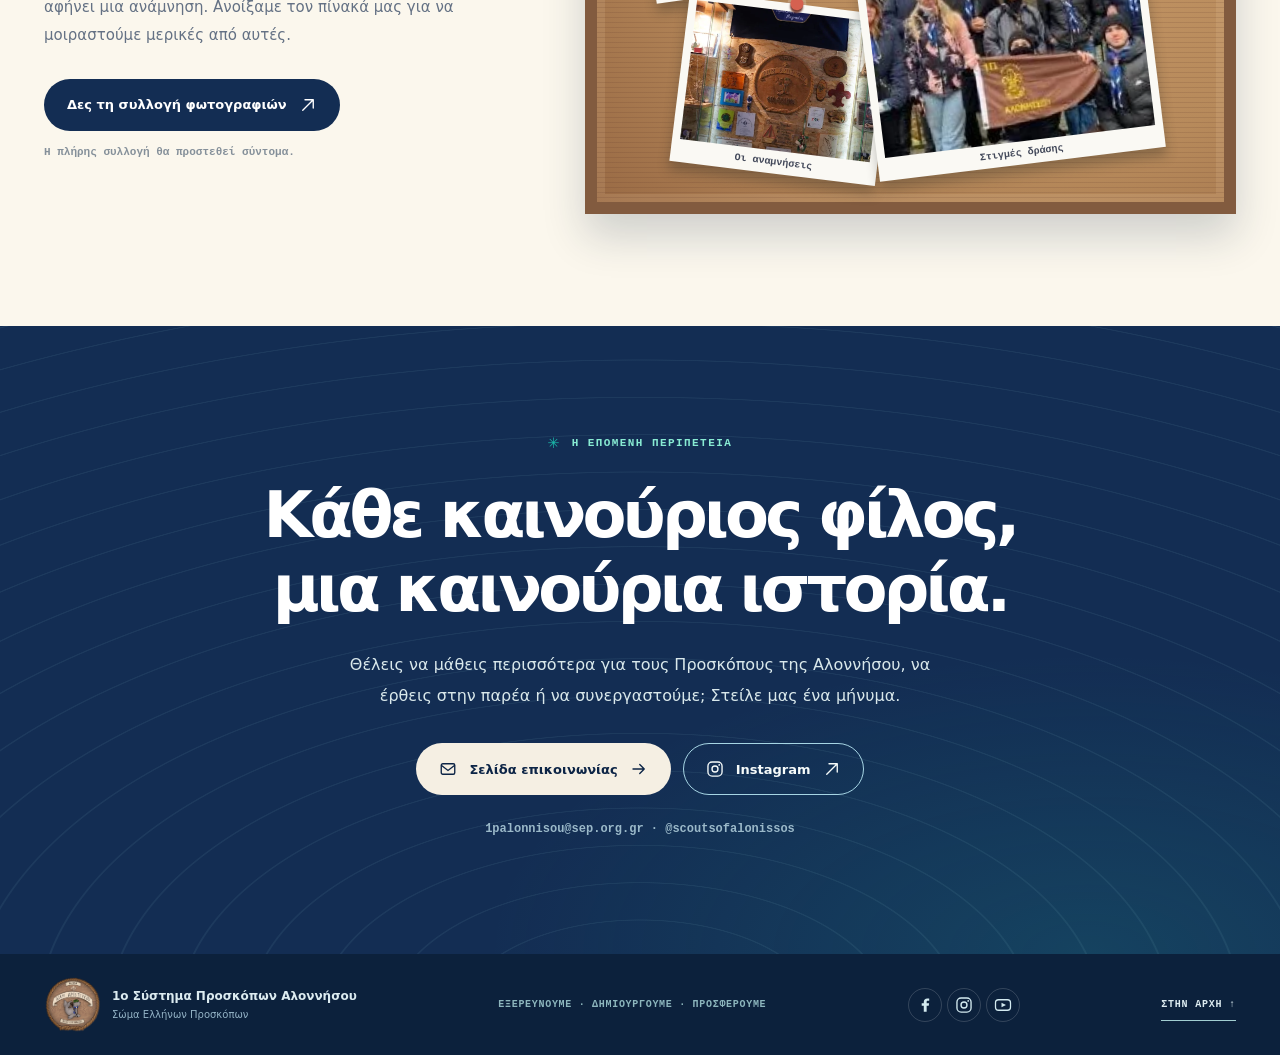
==== commit b5168194: "Add files via upload" ====
--- a/index.html
+++ b/index.html
@@ -104,7 +104,7 @@
      display: flex;
      align-items: center;
      justify-content: space-between;
-     gap: 25px;
+     gap: 16px;
      min-height: 88px;
    }
    .brand {
@@ -138,7 +138,7 @@
    .desktop-nav {
      display: flex;
      align-items: center;
-     gap: 26px;
+     gap: 17px;
      margin-left: auto;
    }
    .desktop-nav a {
@@ -796,6 +796,151 @@
      line-height: 1.9;
      color: #c6dce7;
    }
+
+   /* European marine scouting network: project gateway */
+   .network-section {
+     position: relative;
+     isolation: isolate;
+     overflow: hidden;
+     background: #e8f1e9;
+     padding: 102px 0;
+   }
+   .network-section:before {
+     content: "";
+     position: absolute;
+     top: -200px;
+     left: -180px;
+     width: 580px;
+     height: 580px;
+     border: 1px solid rgba(23,99,132,.1);
+     border-radius: 50%;
+     box-shadow: 0 0 0 35px rgba(23,99,132,.03),0 0 0 76px rgba(23,99,132,.025);
+     pointer-events: none;
+     z-index: -1;
+   }
+   .network-layout {
+     display: grid;
+     grid-template-columns: minmax(0,1.12fr) minmax(0,.88fr);
+     gap: clamp(34px,6vw,94px);
+     align-items: center;
+   }
+   .network-section .section-kicker {
+     color: #296a77;
+   }
+   .network-title {
+     max-width: 680px;
+   }
+   .network-title em {
+     color: #218f91;
+   }
+   .network-intro {
+     max-width: 640px;
+     font-size: 16px;
+     line-height: 1.85;
+     margin: 24px 0 0;
+     color: #40546a;
+   }
+   .network-actions {
+     display: flex;
+     flex-wrap: wrap;
+     gap: 14px;
+     align-items: center;
+     margin-top: 30px;
+   }
+   .network-button {
+     background: var(--navy);
+     color: white;
+   }
+   .network-button:hover {
+     background: #245582;
+   }
+   .network-note {
+     color: #53717b;
+     font: 700 11px/1.6 var(--mono);
+     margin-top: 16px;
+     max-width: 550px;
+   }
+   .network-panel {
+     position: relative;
+     overflow: hidden;
+     background: linear-gradient(160deg,#143c62,#0c294e);
+     color: #f2f7fb;
+     border-radius: 24px;
+     padding: clamp(26px,4vw,42px);
+     min-height: 335px;
+     border: 1px solid rgba(94,171,174,.23);
+     box-shadow: 0 18px 45px rgba(12,36,70,.15);
+   }
+   .network-panel:before {
+     content: "";
+     position: absolute;
+     inset: -55px -95px -80px 24%;
+     background: repeating-radial-gradient(ellipse at 75% 50%,transparent 0 26px,rgba(136,235,211,.13) 27px 28px,transparent 29px 53px);
+     opacity: .7;
+     pointer-events: none;
+   }
+   .network-panel-content {
+     position: relative;
+     z-index: 1;
+   }
+   .network-panel-label {
+     display: inline-flex;
+     align-items: center;
+     gap: 9px;
+     color: var(--aqua);
+     font: 900 10px/1.4 var(--mono);
+     letter-spacing: .12em;
+     margin-bottom: 28px;
+   }
+   .network-panel-label:before {
+     content: "";
+     width: 9px;
+     height: 9px;
+     border-radius: 50%;
+     background: var(--aqua);
+     box-shadow: 0 0 0 5px rgba(136,235,211,.14);
+   }
+   .network-principles {
+     display: grid;
+     gap: 17px;
+     list-style: none;
+     padding: 0;
+     margin: 0;
+   }
+   .network-principles li {
+     display: grid;
+     grid-template-columns: 38px 1fr;
+     align-items: center;
+     gap: 14px;
+     padding-bottom: 17px;
+     border-bottom: 1px solid rgba(206,235,239,.16);
+   }
+   .network-principles li:last-child {
+     padding-bottom: 0;
+     border-bottom: 0;
+   }
+   .network-principles li span {
+     font: 900 12px var(--mono);
+     color: var(--aqua);
+   }
+   .network-principles li strong {
+     font-size: clamp(15px,1.35vw,19px);
+     font-weight: 800;
+     line-height: 1.5;
+   }
+   @media (max-width:900px) {
+     .network-layout { grid-template-columns: 1fr; gap: 35px; }
+     .network-section { padding: 78px 0; }
+     .network-panel { min-height: auto; }
+   }
+   @media (max-width:640px) {
+     .network-section { padding: 70px 0; }
+     .network-intro { font-size: 14px; }
+     .network-panel { padding: 27px 23px; border-radius: 18px; }
+     .network-principles li strong { font-size: 15px; }
+     .network-button { width: 100%; white-space: normal; text-align: center; }
+   }
+
    /* timeline */
    .timeline-section {
      background: #f9f5eb;
@@ -1034,6 +1179,25 @@
    .js-ready .reveal.is-visible {
      opacity: 1;
      transform: none;
+   }
+   /* Keep the extended desktop navigation from overflowing on compact laptops. */
+   @media (min-width:901px) and (max-width:1050px) {
+     .desktop-nav,.header-join { display: none; }
+     .menu-button { display: block; }
+     .mobile-nav:not([hidden]) {
+       display: flex;
+       flex-direction: column;
+       border-top: 1px solid rgba(255,255,255,.12);
+       background: #0d2647;
+       padding: 17px 24px 25px;
+     }
+     .mobile-nav a {
+       color: white;
+       font-size: 15px;
+       font-weight: 800;
+       padding: 13px;
+       border-bottom: 1px solid rgba(255,255,255,.1);
+     }
    }
    /* responsive */
    @media (max-width:1160px) {
@@ -1944,6 +2108,9 @@
      <a data-i18n="navFilms" href="#films">
       Οι ιστορίες μας
      </a>
+     <a data-i18n="navNetwork" href="#european-network">
+      Ευρωπαϊκό Δίκτυο
+     </a>
      <a data-i18n="navHome" href="#clubhouse">
       Η λέσχη
      </a>
@@ -2006,6 +2173,9 @@
     </a>
     <a data-i18n="navFilms" href="#films">
      Οι ιστορίες μας
+    </a>
+    <a data-i18n="navNetwork" href="#european-network">
+     Ευρωπαϊκό Δίκτυο
     </a>
     <a data-i18n="navHome" href="#clubhouse">
      Η λέσχη
@@ -2423,6 +2593,41 @@
      </div>
     </div>
    </section>
+   <!-- EUROPEAN MARINE SCOUTING NETWORK: gateway for interested Scout groups -->
+   <section aria-labelledby="network-heading" class="network-section" id="european-network">
+    <div class="container network-layout">
+     <div class="network-copy reveal">
+      <p class="section-kicker">
+       <span aria-hidden="true" class="kicker-star">✳</span>
+       <span data-i18n="networkKicker">ΜΙΑ ΕΥΡΩΠΑΪΚΗ ΠΡΩΤΟΒΟΥΛΙΑ · ΥΠΟ ΔΙΑΜΟΡΦΩΣΗ</span>
+      </p>
+      <h2 class="section-title network-title" data-i18n="networkTitle" id="network-heading">
+       Μια θάλασσα. <em>Πολλές ομάδες.</em> Κοινή αποστολή.
+      </h2>
+      <p class="network-intro" data-i18n="networkIntro">
+       Από την Αλόννησο προτείνουμε τη δημιουργία ενός ευρωπαϊκού δικτύου Προσκόπων που ζουν και δρουν σε Θαλάσσιες Προστατευόμενες Περιοχές. Θέλουμε να ανταλλάσσουμε εμπειρίες, να μαθαίνουμε ο ένας από τον άλλο και να σχεδιάζουμε κοινές δράσεις για τη θάλασσα.
+      </p>
+      <div class="network-actions">
+       <a class="button network-button" href="european-scout-network.html">
+        <span data-i18n="networkCTA">Μπες στη σελίδα του δικτύου</span>
+        <svg aria-hidden="true"><use href="#i-outer-arrow"></use></svg>
+       </a>
+      </div>
+      <p class="network-note" data-i18n="networkNote">Ο χώρος ενημέρωσης των ενδιαφερόμενων Προσκοπικών Συστημάτων ετοιμάζεται. Περισσότερες πληροφορίες σύντομα.</p>
+     </div>
+     <aside aria-label="Οι βασικές ιδέες του προτεινόμενου δικτύου" class="network-panel reveal">
+      <div class="network-panel-content">
+       <p class="network-panel-label" data-i18n="networkPanelLabel">ΑΠΟ ΤΗΝ ΑΛΟΝΝΗΣΟ · ΠΡΟΣ ΤΗΝ ΕΥΡΩΠΗ</p>
+       <ul class="network-principles">
+        <li><span>01 /</span><strong data-i18n="networkValue1">Ανταλλαγή εμπειριών &amp; καλών πρακτικών</strong></li>
+        <li><span>02 /</span><strong data-i18n="networkValue2">Κοινές δράσεις για το θαλάσσιο περιβάλλον</strong></li>
+        <li><span>03 /</span><strong data-i18n="networkValue3">Νέες φιλίες ανάμεσα σε ευρωπαϊκές Προσκοπικές ομάδες</strong></li>
+       </ul>
+      </div>
+     </aside>
+    </div>
+   </section>
+
    <!-- MILESTONES, including corrected Agrinio / Volos record -->
    <section aria-labelledby="timeline-heading" class="section timeline-section">
     <div class="container">
@@ -2476,7 +2681,7 @@
         2013
        </strong>
        <h3 data-i18n="time3Title">
-        Σχολή ΣΒΑΓ
+        Φιλοξενούμε σχολή
        </h3>
        <p data-i18n="time3Body">
         Η Αλόννησος φιλοξενεί την 25η Σχολή Βασικών Γνώσεων Αεροπροσκοπισμού και ζωντανεύει με εργαστήρια και συνεργασίες.
@@ -2489,36 +2694,36 @@
         2017
        </strong>
        <h3 data-i18n="time4Title">
-        Σχολή Σκαπανικής
+        Πρωτοπορία &amp; προσφορά
        </h3>
        <p data-i18n="time4Body">
-        Στην 51η Σχολή Σκαπανικής χτίζονται χρήσιμες κατασκευές και γίνονται εργασίες στον Άγιο Παντελεήμονα.
+        Στην 51η Σχολή Πρωτοπορίας χτίζονται χρήσιμες κατασκευές και γίνονται εργασίες στον Άγιο Παντελεήμονα.
        </p>
       </article>
       <article class="timeline-item reveal">
        <span class="timeline-dot">
        </span>
        <strong>
-        2021
+        2021—22
        </strong>
        <h3 data-i18n="time5Title">
-        Το πρώτο ντοκιμαντέρ ξεκινά
+        Από την έρευνα στο ντοκιμαντέρ
        </h3>
        <p data-i18n="time5Body">
-        Ξεκινούν τα γυρίσματα του πρώτου μας ντοκιμαντέρ για το Εθνικό Θαλάσσιο Πάρκο Αλοννήσου - Βορείων Σποράδων, σε συνεργασία με το Ίδρυμα Thalassa και την βοήθεια της Αποστολίας Παπαιωάννου.
+        Ξεκινούν τα γυρίσματα με το Ίδρυμα Thalassa και το 2022 παρουσιάζουμε και την έρευνά μας για το Υποβρύχιο Μουσείο στην ΠΑΠΕ Αγρινίου.
        </p>
       </article>
       <article class="timeline-item reveal">
        <span class="timeline-dot">
        </span>
        <strong>
-        2023—25
+        2024—25
        </strong>
        <h3 data-i18n="time6Title">
         Η ταινία ταξιδεύει
        </h3>
        <p data-i18n="time6Body">
-        Το ντοκιμαντέρ ανοίγει νέες πόρτες, ταξιδεύουμε τον κόσμο και επιστρέφουμε πίσω τις εμπειρίες μας.
+        Το ντοκιμαντέρ ανοίγει νέες πόρτες, ενώ το ταξίδι στον Βόλο μένει αξέχαστο όταν μια διήμερη γίνεται πενθήμερη περιπέτεια.
        </p>
       </article>
       <article class="timeline-item reveal">
@@ -2531,7 +2736,7 @@
         Νέα ιστορία από τη θάλασσα
        </h3>
        <p data-i18n="time7Body">
-        Στην ΠΑΠΕ Τρικάλων παρουσιάζουμε την έρευνα για την παράκτια αλιεία και ανακοινώνουμε την δεύτερη παραγωγή μας.
+        Στην ΠΑΠΕ Τρικάλων παρουσιάζουμε την έρευνα για την παράκτια αλιεία και περνάμε στη μεταπαραγωγή της δεύτερης ταινίας μας.
        </p>
       </article>
      </div>
@@ -2558,7 +2763,7 @@
        </h2>
       </div>
       <p class="section-aside" data-i18n="clubIntro">
-       Αναμνηστικά, ζωγραφιές, χρώματα και ιδέες. Οι χώροι μας αλλάζουν μαζί μας.
+       Ξύλο, αναμνηστικά, ζωγραφιές, χρώματα και ιδέες. Ο χώρος μας αλλάζει μαζί μας — κάποια κομμάτια του ακόμη ετοιμάζονται.
       </p>
      </div>
      <div class="clubhouse-grid clubhouse-pair">
@@ -2829,6 +3034,7 @@
       navAbout: 'Our group',
       navActivities: 'What we do',
       navFilms: 'Our stories',
+      navNetwork: 'European Network',
       navHome: 'Our huts',
       navContact: 'Contact',
       navArticles: 'Articles',
@@ -2865,6 +3071,15 @@
       filmsKicker: 'STORIES WE TELL',
       filmsTitle: 'Our island has <em>a voice.</em> We hold the camera.',
       filmsBody: 'We discover our home through the people who live here, its nature and its stories. Our first documentary explores the natural wealth of Alonissos and Northern Sporades National Marine Park.',
+      networkKicker: 'A EUROPEAN INITIATIVE · IN DEVELOPMENT',
+      networkTitle: 'One sea. <em>Many groups.</em> One shared mission.',
+      networkIntro: 'From Alonissos, we propose a European network connecting Scout groups that live and work in or near Marine Protected Areas. We want to share experiences, learn from one another and plan joint actions for our seas.',
+      networkCTA: 'Explore the network project',
+      networkNote: 'The information hub for interested Scout groups is being prepared. More details are coming soon.',
+      networkPanelLabel: 'FROM ALONISSOS · ACROSS EUROPE',
+      networkValue1: 'Sharing experiences & good practices',
+      networkValue2: 'Joint actions to protect marine life',
+      networkValue3: 'New connections between European Scout groups',
       watchFilm: 'Watch our documentary',
       journeyButton: 'More info & the documentary journey',
       journeyNote: 'A dedicated page with more information about the research, filming, collaborations and the full journey of the documentary will be added soon.',
@@ -2876,16 +3091,16 @@
       time1Body: 'In December, the 1st Scout Group of Alonissos is founded and a new Scouting story begins on the island.',
       time2Title: 'Kyra Panagia',
       time2Body: 'One of our first big expeditions: a monastery visit, trail mapping and an exploration down to Agios Petros bay.',
-      time3Title: 'Hosting BASKS',
+      time3Title: 'Hosting a national school',
       time3Body: 'Alonissos hosts the 25th Basic Air Scouting Knowledge School and fills with workshops, visitors and local collaborations.',
       time4Title: 'Pioneering & service',
       time4Body: 'During the 51st Pioneering School, useful constructions are built and repair work is carried out at Agios Panteleimon.',
       time5Title: 'From research to documentary',
-      time5Body: 'The filming of our first documentary about the Alonissos - Northern Sporades National Marine Park begins, in collaboration with the Thalassa Foundation and with the help of Apostolia Papaioannou.',
+      time5Body: 'Filming begins with Thalassa Foundation, and in 2022 we also present our research on the Underwater Museum at PAPE in Agrinio.',
       time6Title: 'The film starts travelling',
-      time6Body: 'The documentary opens new doors, we travel the world and bring back our experiences.',
+      time6Body: 'The documentary opens new doors, while the Volos trip becomes unforgettable when a two-day outing turns into a five-day adventure.',
       time7Title: 'A new story from the sea',
-      time7Body: 'At PAPE in Trikala we present our coastal-fishing research and announce our second production about coastal-fishing.',
+      time7Body: 'At PAPE in Trikala we present our coastal-fishing research and move the second documentary into post-production.',
       clubKicker: 'INSIDE OUR CLUBHOUSE',
       clubTitle: 'Our walls have <em>stories of their own.</em>',
       clubIntro: 'Wood, mementos, murals, colors and ideas. Our place changes as we do — and some corners are still being made.',
